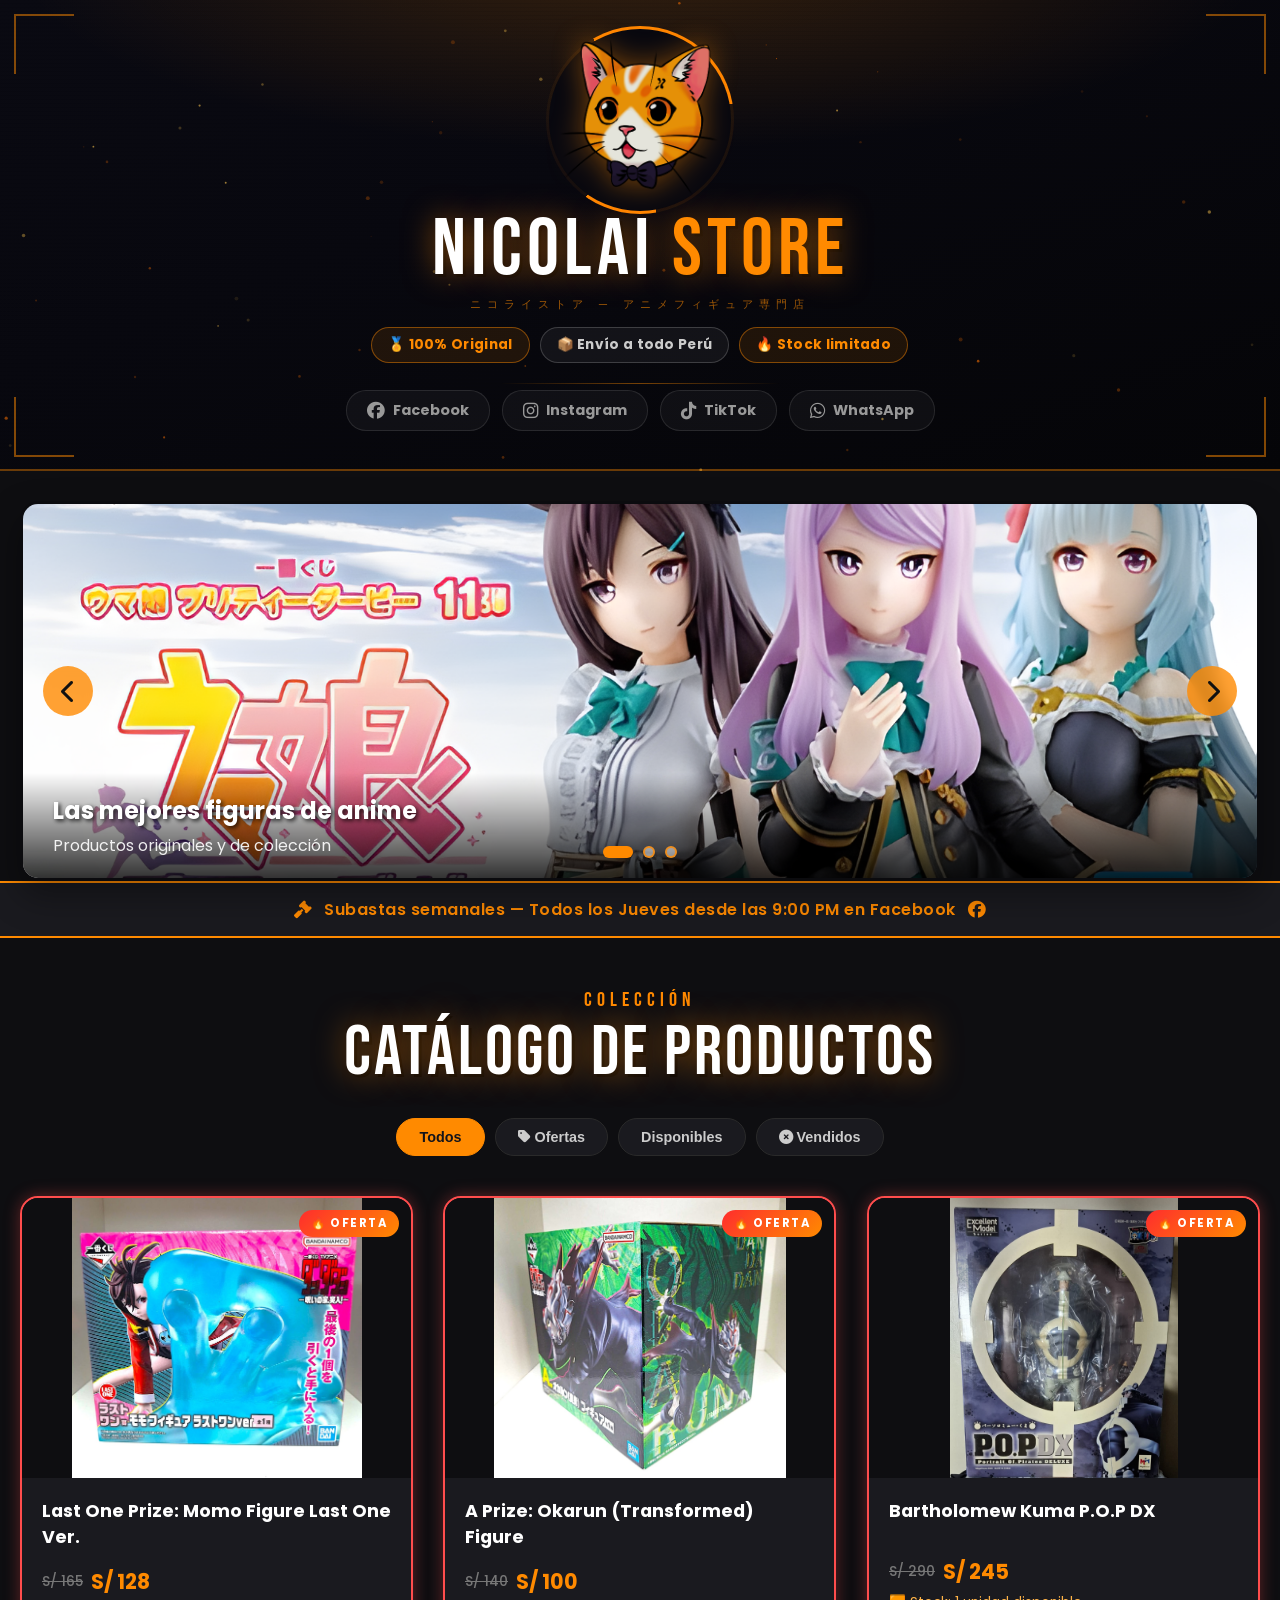
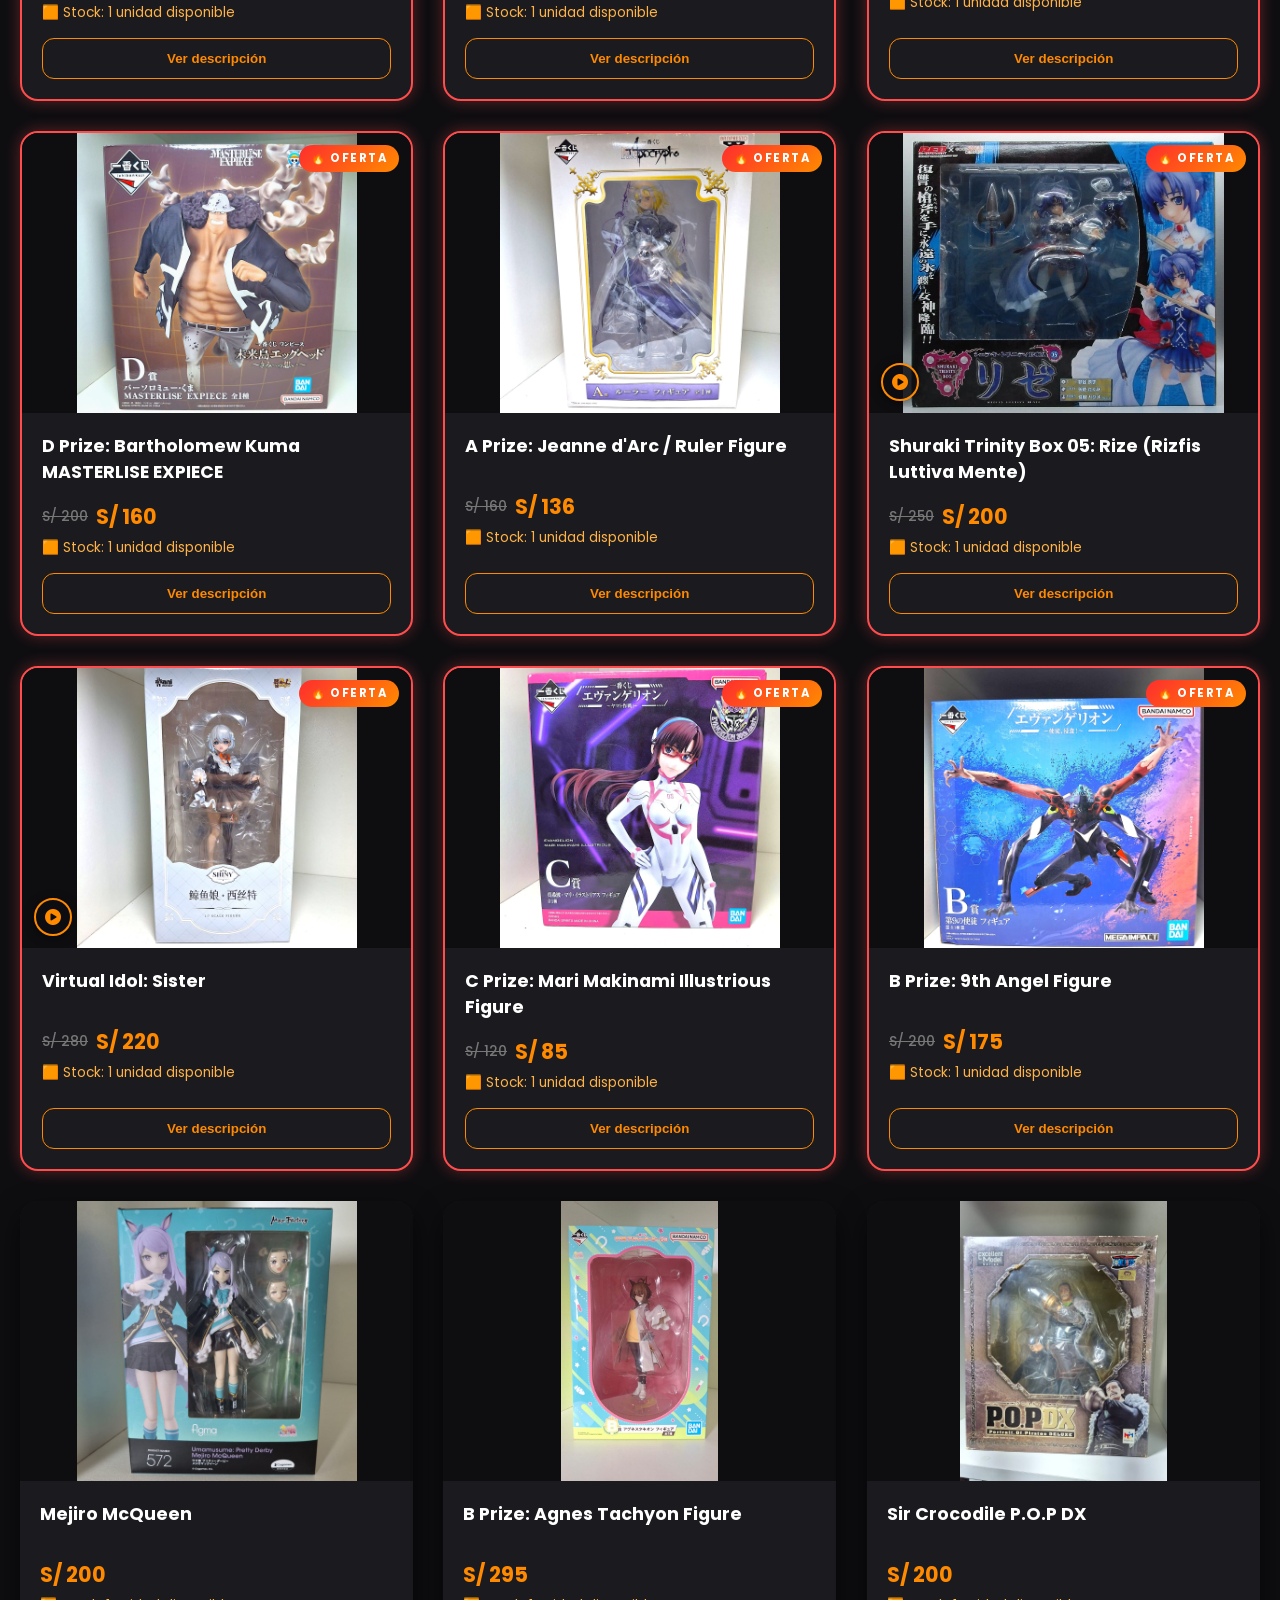
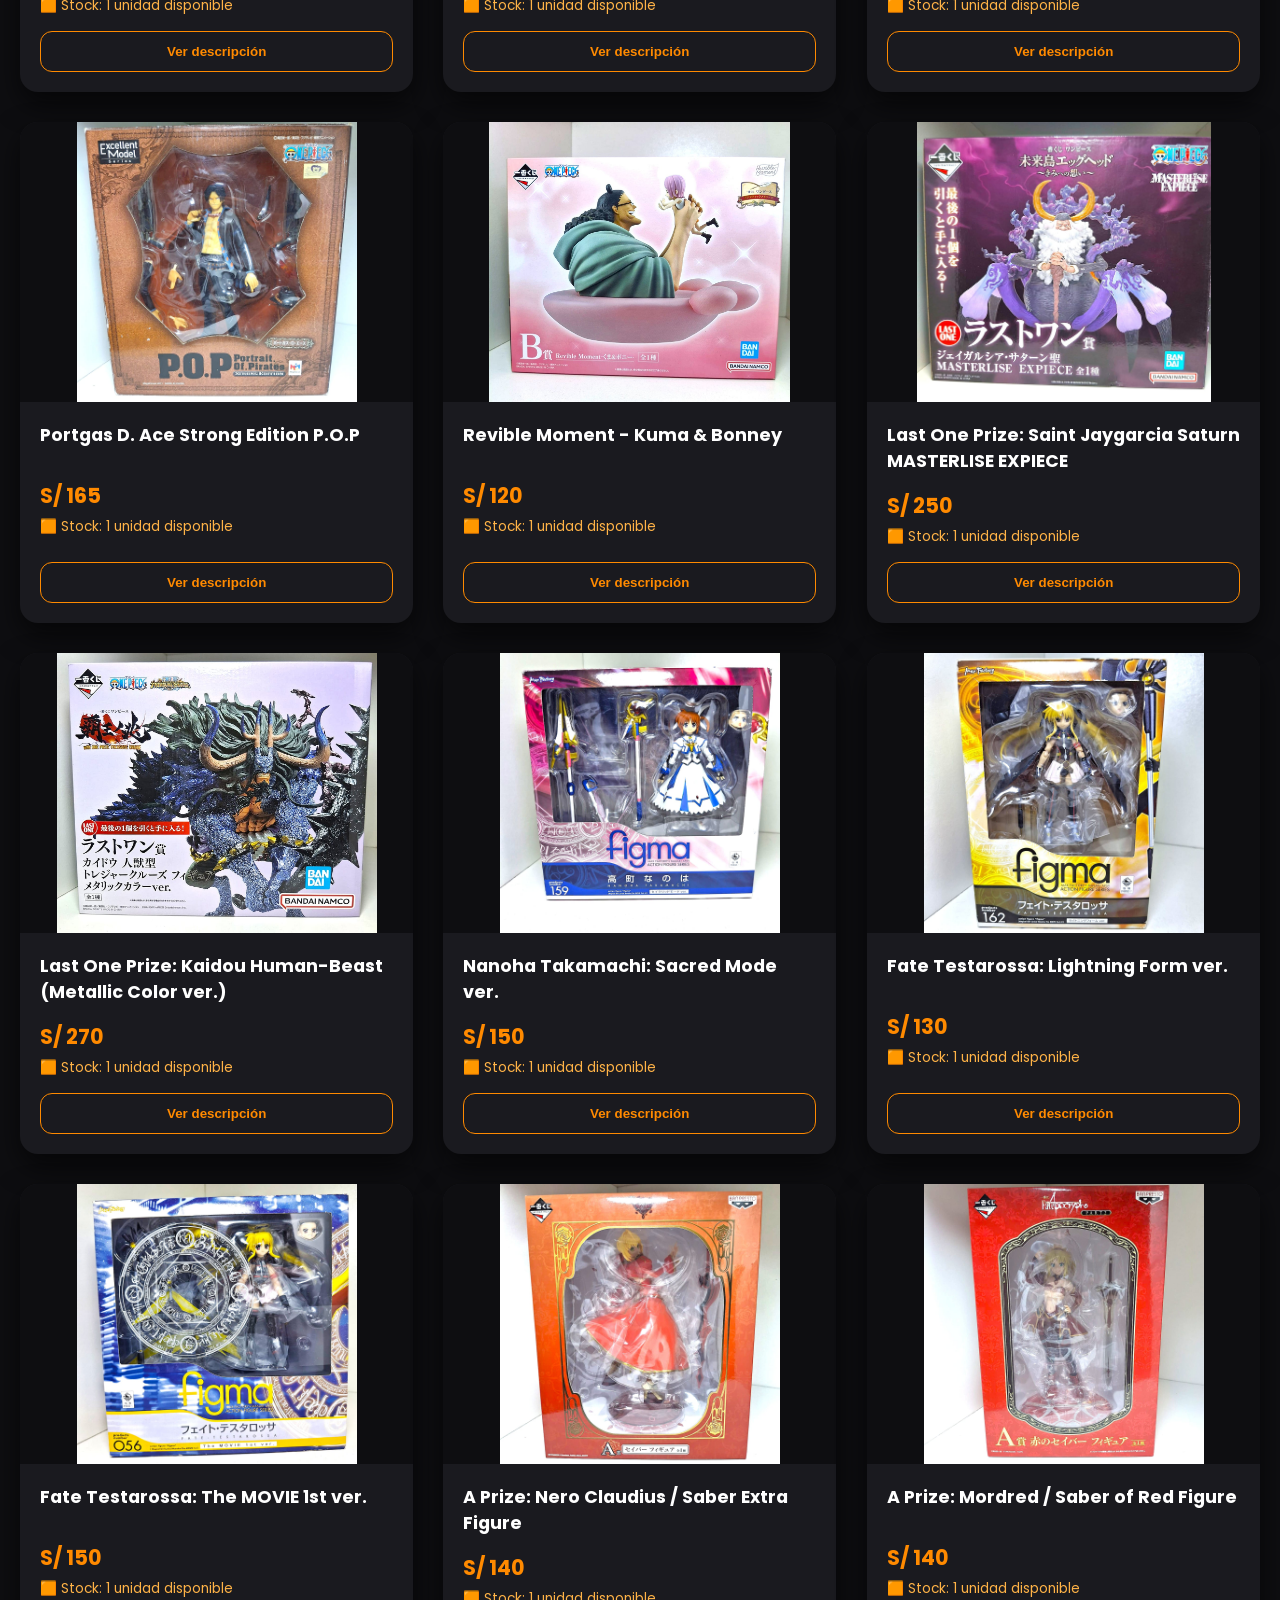
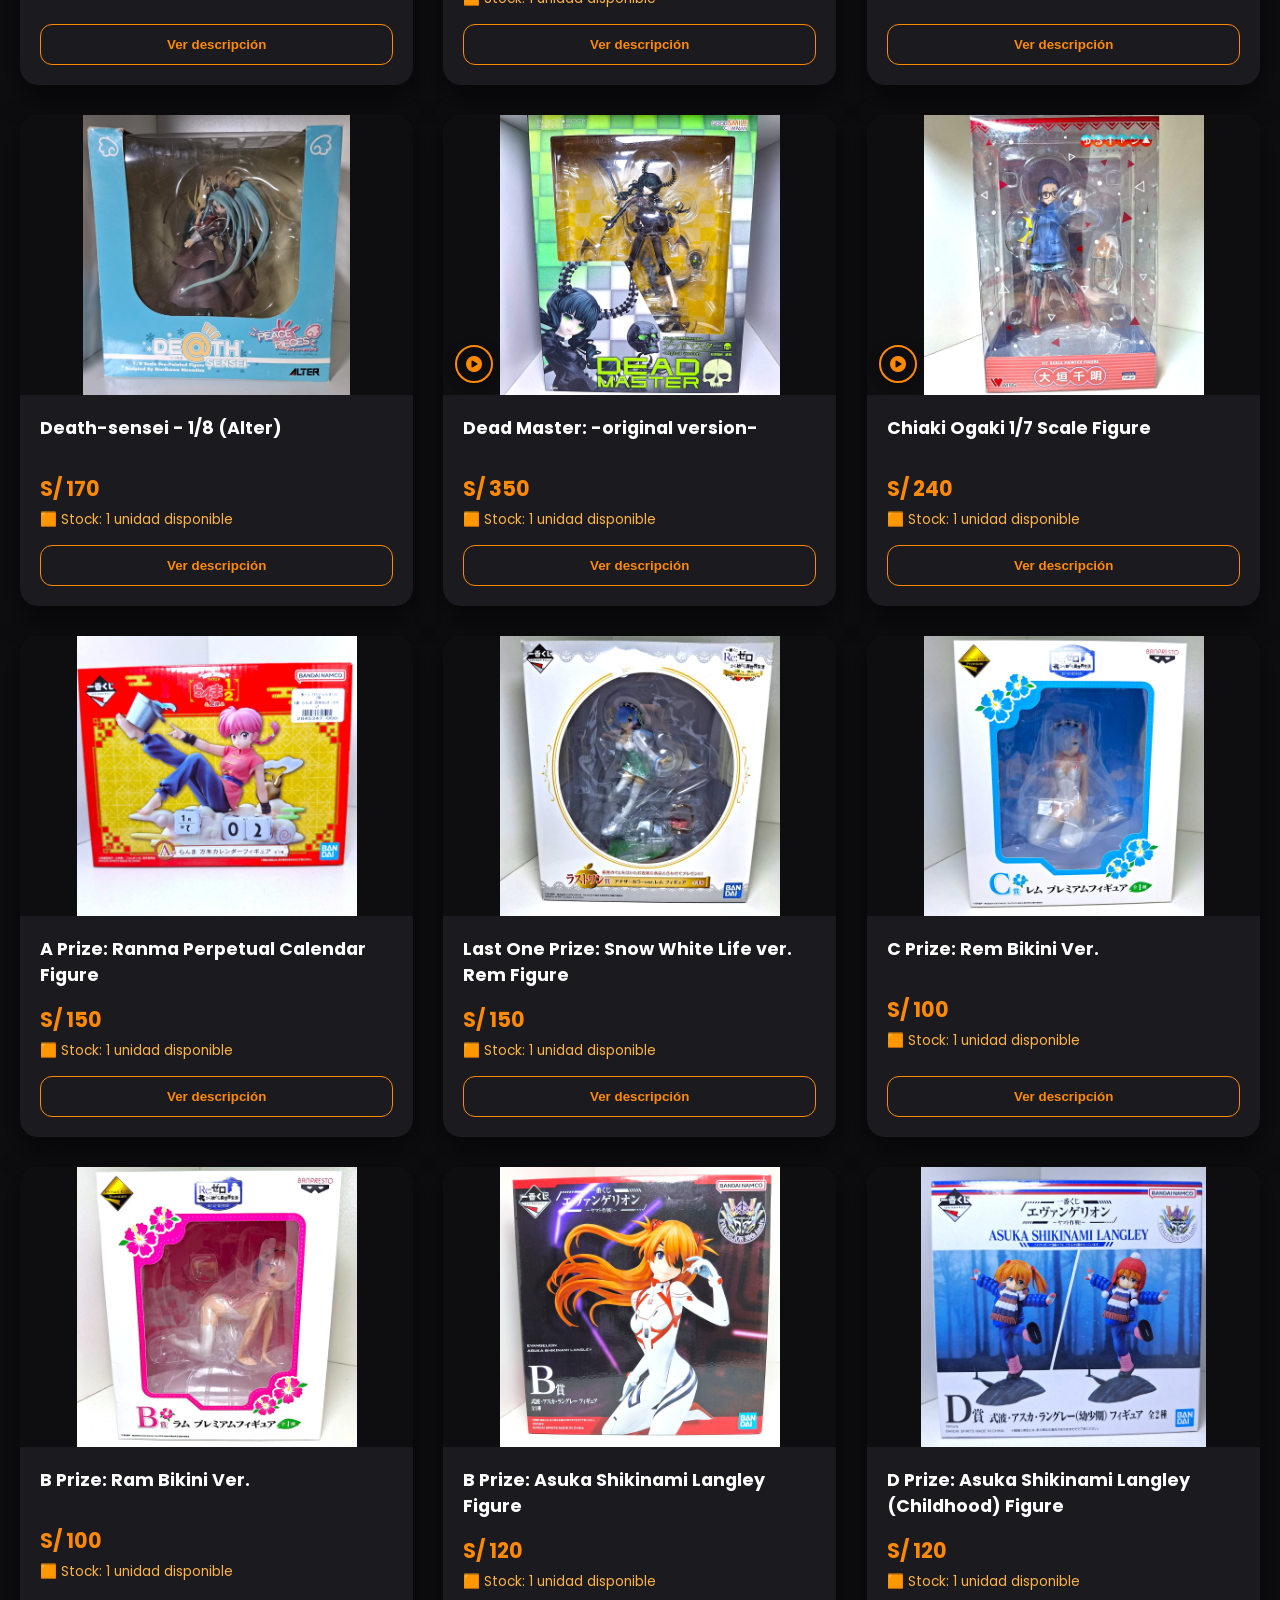
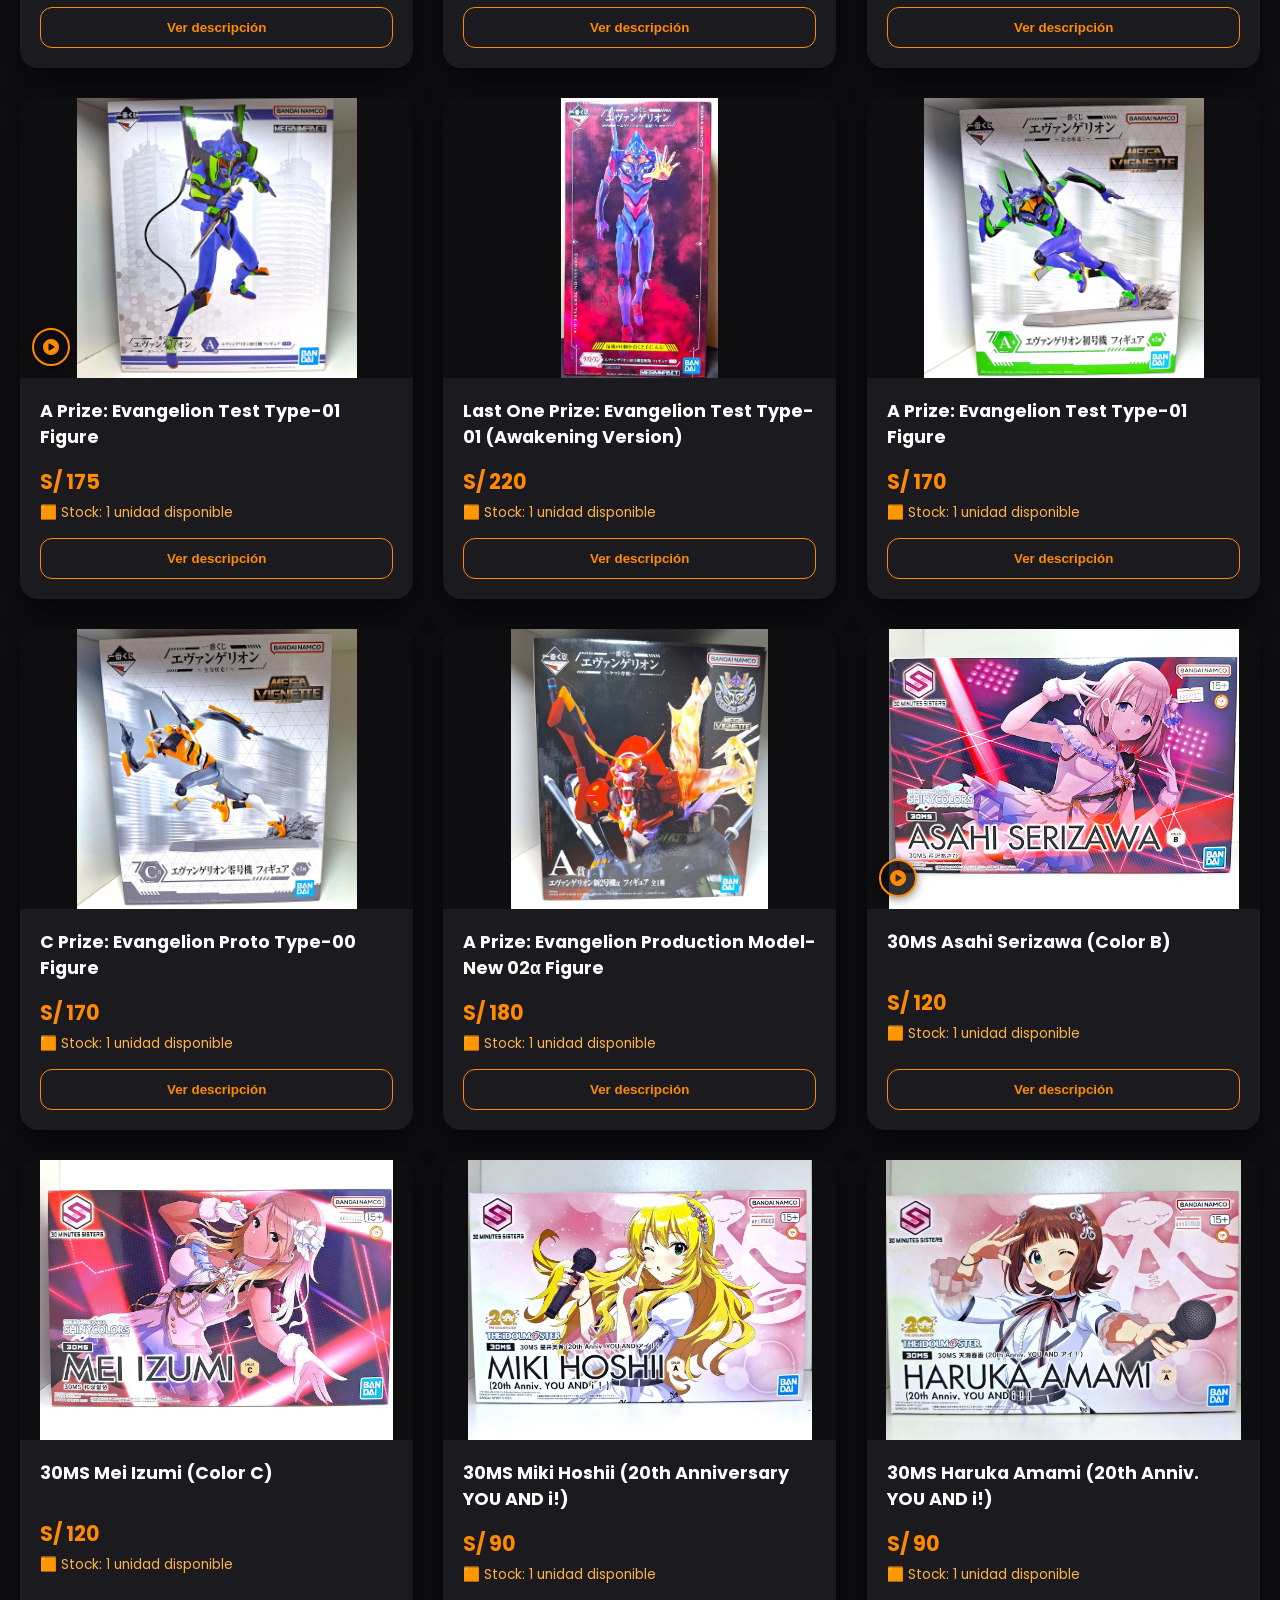
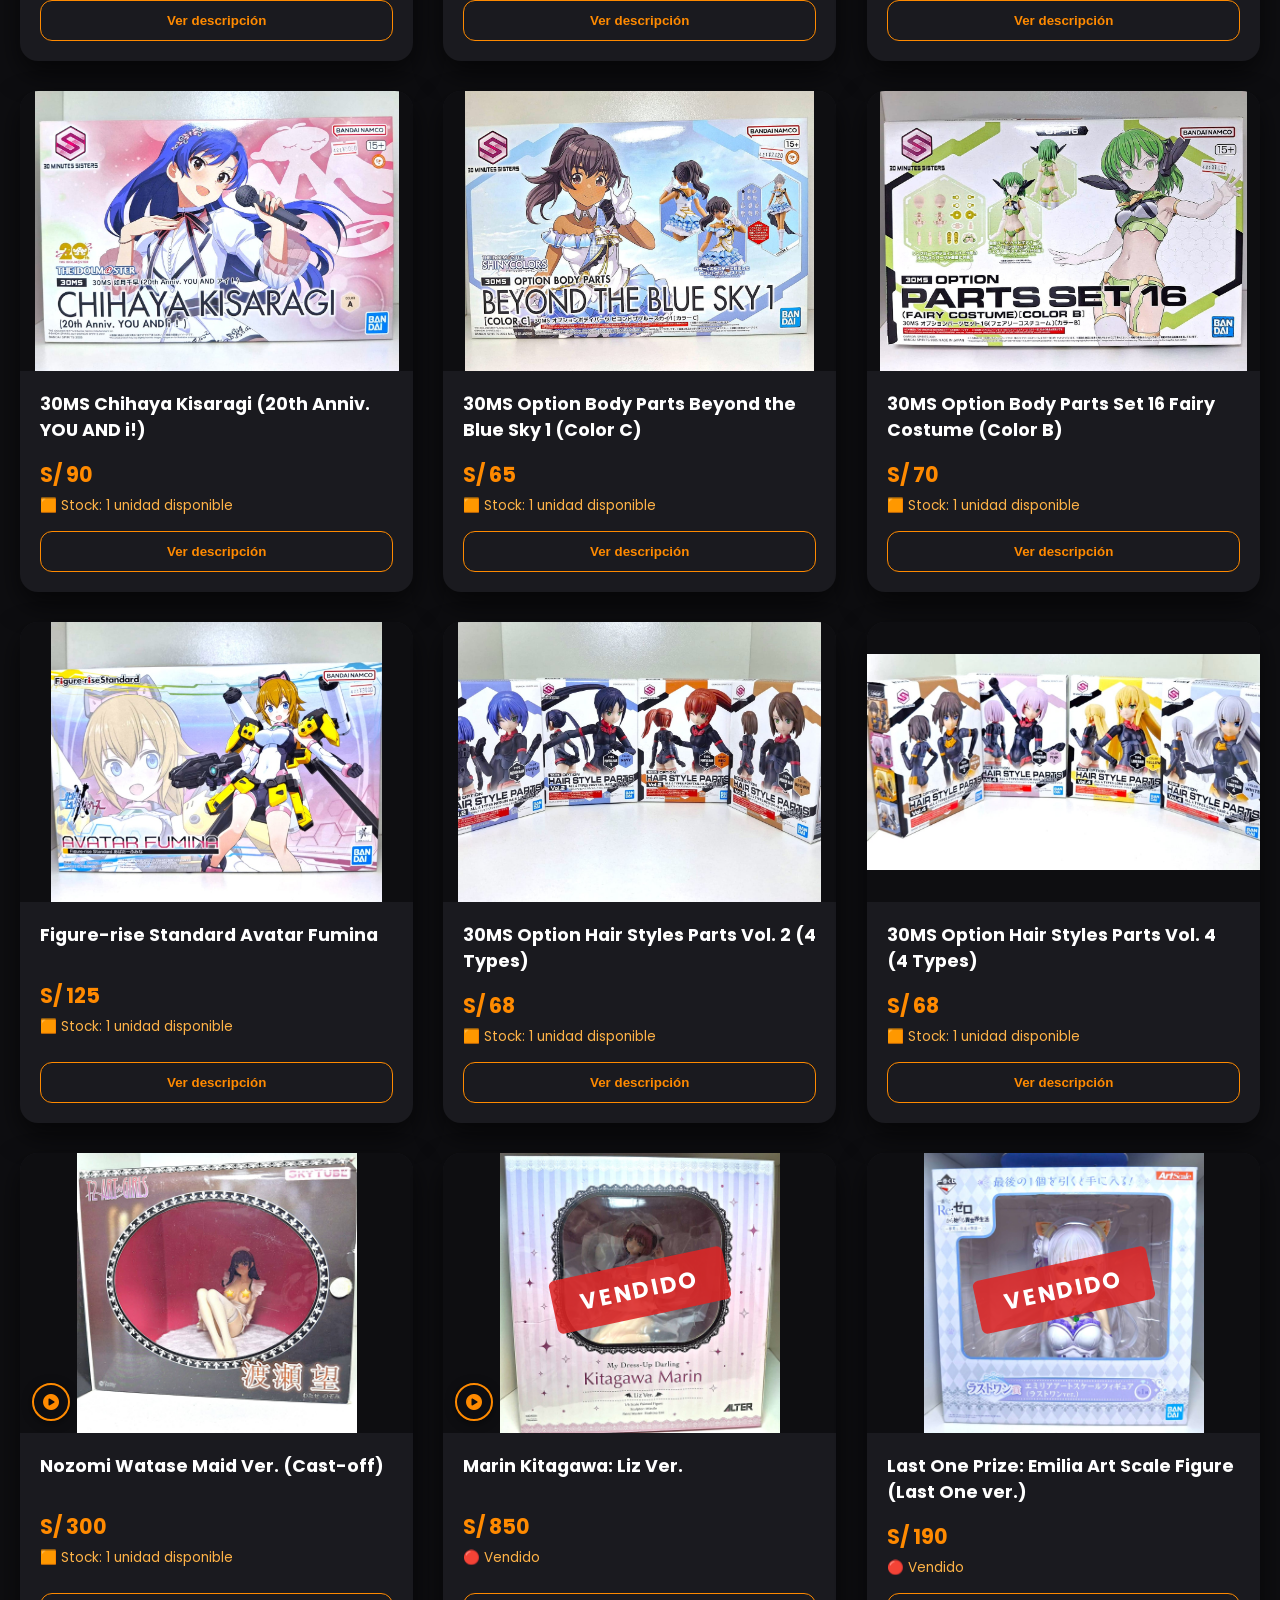
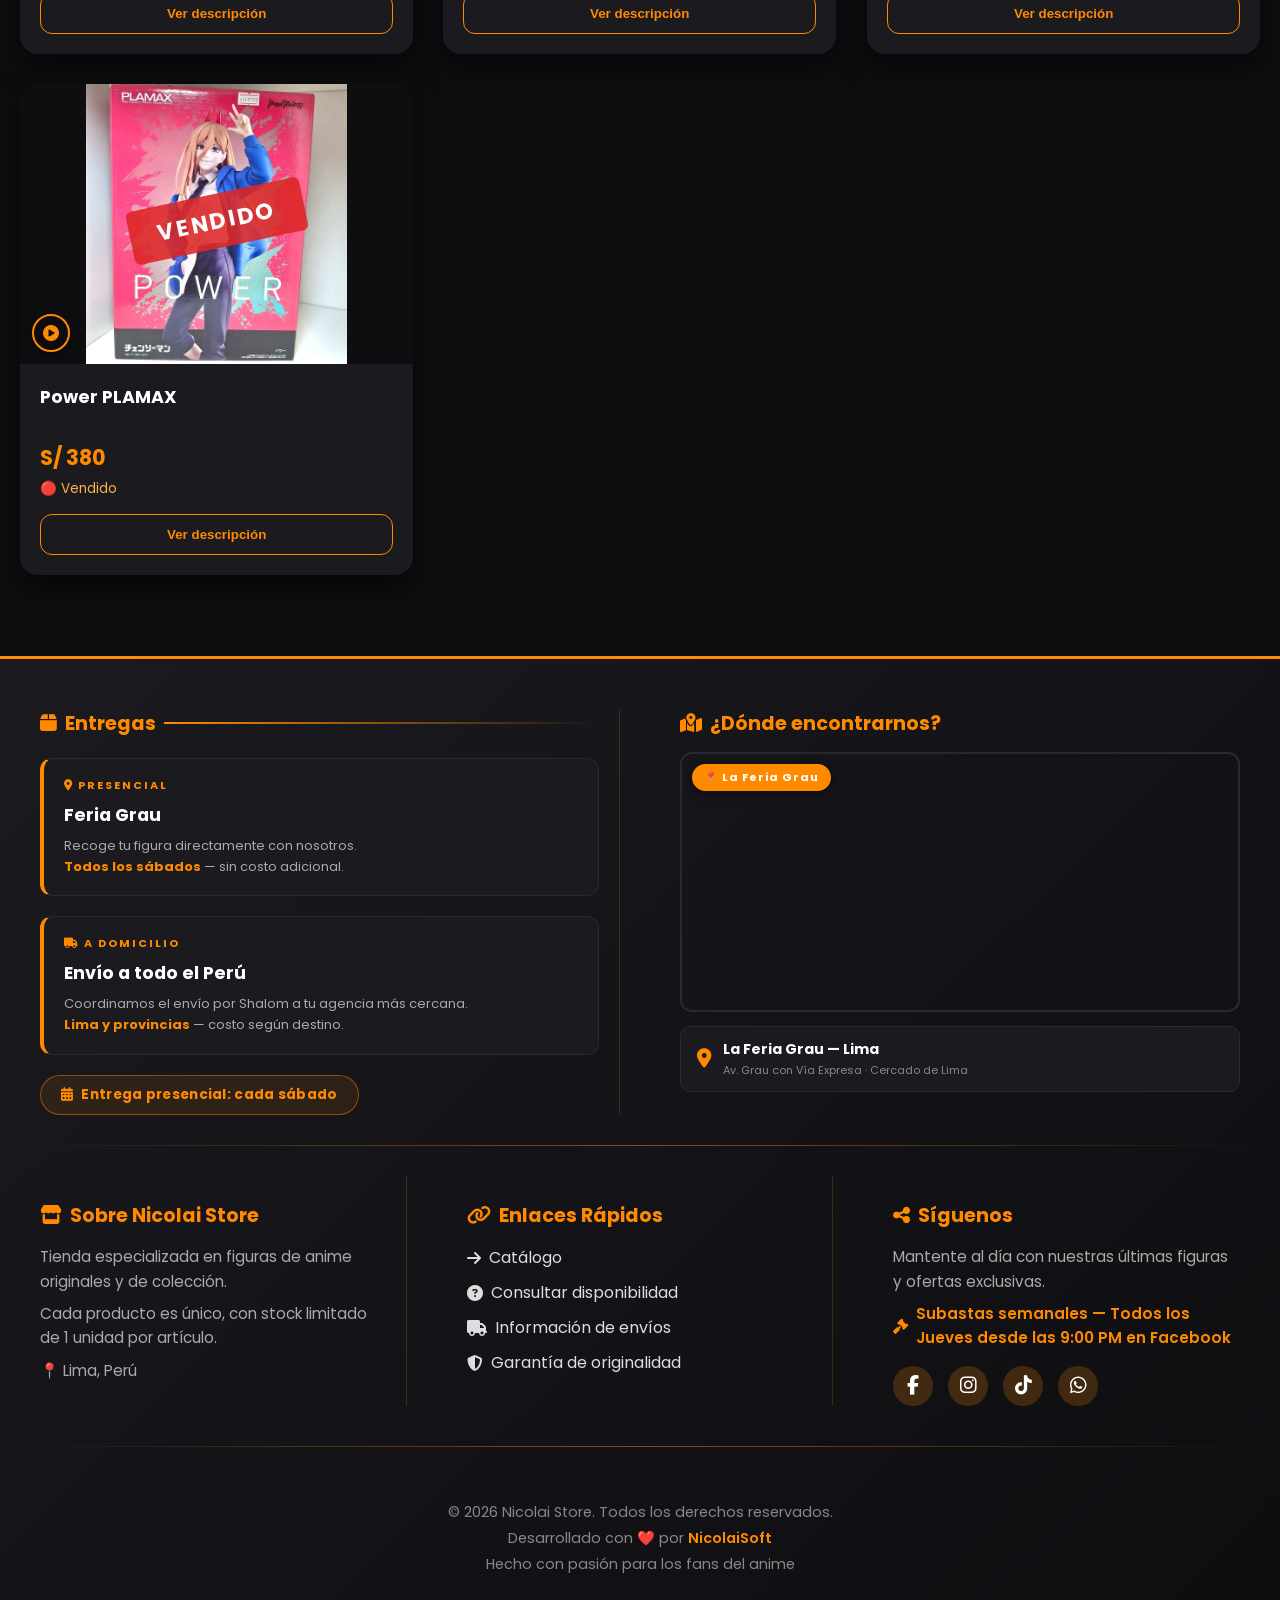
==== index.html @ 175b49c5 "Comprimir y normalizar imágenes de productos, eliminar 6 no usadas Redimensiona (máx. 1200px) y reco" ====
<!DOCTYPE html>
<html lang="es">
<head>
  <meta charset="UTF-8" />
  <meta name="viewport" content="width=device-width, initial-scale=1.0" />
  <meta name="description" content="Nicolai Store — Tienda de figuras de anime originales en Lima, Perú. One Piece, Dragon Ball, Demon Slayer y más. Stock limitado, 1 unidad por producto. Envíos a todo el Perú.">
  <meta name="keywords" content="figuras anime, coleccionables anime, figuras originales, one piece figuras, dragon ball figuras, demon slayer figuras, attack on titan figuras, Lima Perú, tienda anime Perú">
  <meta name="author" content="Nicolai Store">
  <meta name="robots" content="index, follow">
  <meta name="theme-color" content="#ff8a00">

  <title>Nicolai Store | Figuras de Anime Originales — Lima, Perú</title>

  <!-- Favicon -->
  <link rel="icon" type="image/png" href="images/logo-small.png">
  <link rel="apple-touch-icon" href="images/logo-small.png">

  <!-- Canonical URL -->
  <link rel="canonical" href="https://www.nicolaistore.com">

  <!-- Open Graph (Facebook, WhatsApp, etc.) -->
  <meta property="og:type"        content="website">
  <meta property="og:site_name"   content="Nicolai Store">
  <meta property="og:title"       content="Nicolai Store | Figuras de Anime Originales — Lima, Perú">
  <meta property="og:description" content="Figuras de anime originales y de colección. One Piece, Dragon Ball, Demon Slayer y más. Stock limitado. Envíos a todo el Perú.">
  <meta property="og:image"       content="https://www.nicolaistore.com/images/logo.png">
  <meta property="og:url"         content="https://www.nicolaistore.com">
  <meta property="og:locale"      content="es_PE">

  <!-- Twitter Card -->
  <meta name="twitter:card"        content="summary_large_image">
  <meta name="twitter:title"       content="Nicolai Store | Figuras de Anime Originales">
  <meta name="twitter:description" content="Figuras de anime originales y de colección en Lima, Perú. Envíos a todo el país.">
  <meta name="twitter:image"       content="https://www.nicolaistore.com/images/logo.png">

  <!-- Fonts -->
  <link href="https://fonts.googleapis.com/css2?family=Bebas+Neue&family=Poppins:wght@300;400;600;700&display=swap" rel="stylesheet">
  
  <!-- Font Awesome Icons -->
  <link rel="stylesheet" href="https://cdnjs.cloudflare.com/ajax/libs/font-awesome/6.5.1/css/all.min.css"
        integrity="sha512-DTOQO9RWCH3ppGqcWaEA1BIZOC6xxalwEsw9c2QQeAIftl+Vegovlnee1c9QX4TctnWMn13TZye+giMm8e2LwA=="
        crossorigin="anonymous">
  
  <!-- Custom CSS -->
  <link rel="stylesheet" href="css/styles.css">

  <!-- Structured Data -->
  <script type="application/ld+json">
  {
    "@context": "https://schema.org",
    "@type": "Store",
    "name": "Nicolai Store",
    "description": "Tienda especializada en figuras de anime originales y de colección en Lima, Perú.",
    "url": "https://www.nicolaistore.com",
    "logo": "https://www.nicolaistore.com/images/logo.png",
    "image": "https://www.nicolaistore.com/images/logo.png",
    "telephone": "+51967311920",
    "priceRange": "S/ 100 - S/ 600",
    "currenciesAccepted": "PEN",
    "paymentAccepted": "Cash, Transfer",
    "address": {
      "@type": "PostalAddress",
      "addressLocality": "Lima",
      "addressCountry": "PE"
    },
    "sameAs": [
      "https://www.facebook.com/nicolai.otaku.store",
      "https://www.instagram.com/nicolai_box/",
      "https://www.tiktok.com/@nicolai.store"
    ]
  }
  </script>
</head>
<body>

<!-- ========== HEADER ========== -->
<header>

  <!-- Fondo con degradado radial naranja -->
  <div class="header-bg"></div>

  <!-- Efecto scanline sutil (CRT) -->
  <div class="scanline"></div>

  <!-- Partículas flotantes animadas -->
  <canvas id="headerCanvas"></canvas>

  <!-- Esquinas HUD -->
  <div class="hud-corner hud-tl"></div>
  <div class="hud-corner hud-tr"></div>
  <div class="hud-corner hud-bl"></div>
  <div class="hud-corner hud-br"></div>

  <div class="header-container">

    <!-- Logo y Título -->
    <div class="logo-section">
      <!-- Anillo giratorio alrededor del logo -->
      <div class="logo-ring-wrapper">
        <div class="logo-ring"></div>
        <div class="logo-ring-inner"></div>
        <img src="images/logo.png" alt="Nicolai Store Logo" class="site-logo">
      </div>
      <!-- Nombre de la tienda con tipografía Bebas Neue -->
      <h1>Nicolai <span>Store</span></h1>
      <!-- Texto japonés bajo el nombre -->
      <div class="store-tagline-jp">ニコライストア — アニメフィギュア専門店</div>
      <!-- Badges HUD angulares -->
      <div class="subtitle">
        <span class="store-badge badge-orange">🏅 100% Original</span>
        <span class="store-badge badge-white">📦 Envío a todo Perú</span>
        <span class="store-badge badge-orange">🔥 Stock limitado</span>
      </div>
    </div>

    <!-- Divisor entre badges y redes -->
    <div class="header-divider"></div>

    <!-- Redes Sociales con CSS variables por red -->
    <div class="socials">
      <a href="https://www.facebook.com/nicolai.otaku.store" target="_blank" rel="noopener" aria-label="Facebook"
         class="social-btn fb" style="--btn-color:#1877f2;--btn-rgb:24,119,242">
        <i class="fab fa-facebook"></i> Facebook
      </a>
      <a href="https://www.instagram.com/nicolai_box/" target="_blank" rel="noopener" aria-label="Instagram"
         class="social-btn ig" style="--btn-color:#e1306c;--btn-rgb:225,48,108">
        <i class="fab fa-instagram"></i> Instagram
      </a>
      <a href="https://www.tiktok.com/@nicolai.store" target="_blank" rel="noopener" aria-label="TikTok"
         class="social-btn tt" style="--btn-color:#00f2ea;--btn-rgb:0,242,234">
        <i class="fab fa-tiktok"></i> TikTok
      </a>
      <a href="https://chat.whatsapp.com/F8HA2DEUWxUHxq2wmVOowZ" target="_blank" rel="noopener" aria-label="WhatsApp"
         class="social-btn wa" style="--btn-color:#25d366;--btn-rgb:37,211,102">
        <i class="fab fa-whatsapp"></i> WhatsApp
      </a>
    </div>

  </div>

  <!-- Línea inferior con shimmer (reemplaza border-bottom) -->
  <div class="header-border-bottom"></div>

</header>

<!-- ========== BANNER CARRUSEL ========== -->
<section id="banner">
  <div class="banner-container">
    <div class="banner-slider">

      <!-- Slides del Banner -->
      <!-- Para agregar más slides: copia un bloque banner-slide y ajusta imagen y textos -->
      <div class="banner-slides">

        <!-- Slide 1 -->
        <div class="banner-slide active">
          <img src="images/banners/banner-4.jpg" alt="Nicolai Store - Figuras Originales de Anime">
          <div class="banner-overlay">
            <div class="banner-text">Las mejores figuras de anime</div>
            <div class="banner-subtext">Productos originales y de colección</div>
          </div>
        </div>

        <!-- Slide 2 -->
        <div class="banner-slide">
          <img src="images/banners/banner-2.jpg" alt="Nuevos Arrivals - Figuras Exclusivas">
          <div class="banner-overlay">
            <div class="banner-text">Nuevos arrivals cada semana</div>
            <div class="banner-subtext">Stock limitado - ¡No te lo pierdas!</div>
          </div>
        </div>

        <!-- Slide 3 -->
        <div class="banner-slide">
          <img src="images/banners/banner-3.jpg" alt="Envíos a todo el Perú">
          <div class="banner-overlay">
            <div class="banner-text">Envíos a todo el Perú</div>
            <div class="banner-subtext">Compra segura y garantizada</div>
          </div>
        </div>

      </div>

      <!-- Controles de navegación -->
      <div class="banner-controls">
        <button class="banner-btn" onclick="prevSlide()" aria-label="Banner anterior">
          <i class="fas fa-chevron-left"></i>
        </button>
        <button class="banner-btn" onclick="nextSlide()" aria-label="Siguiente banner">
          <i class="fas fa-chevron-right"></i>
        </button>
      </div>

      <!-- Indicadores (dots) -->
      <div class="banner-indicators" id="bannerIndicators">
        <!-- Los dots se generan dinámicamente con JavaScript -->
      </div>

    </div>
  </div>
</section>

<!-- ========== FRANJA DE SUBASTAS ========== -->
<a href="https://www.facebook.com/nicolai.otaku.store" target="_blank" rel="noopener" class="auction-banner">
  <i class="fas fa-gavel"></i>
  <span>Subastas semanales — Todos los Jueves desde las 9:00 PM en Facebook</span>
  <i class="fab fa-facebook"></i>
</a>

<!-- ========== CATÁLOGO DE PRODUCTOS ========== -->
<section id="catalog">

  <!-- Encabezado del catálogo + filtros -->
  <div class="catalog-header">
    <div class="catalog-eyebrow">Colección</div>
    <h2 class="catalog-title">Catálogo de Productos</h2>

    <!-- Filtros por estado: Todos / Ofertas / Disponibles / Vendidos -->
    <div class="catalog-filters" id="catalogFilters">
      <button class="filter-btn active" data-filter="all">Todos</button>
      <button class="filter-btn" data-filter="offer"><i class="fas fa-tag"></i> Ofertas</button>
      <button class="filter-btn" data-filter="available">Disponibles</button>
      <button class="filter-btn" data-filter="sold"><i class="fas fa-circle-xmark"></i> Vendidos</button>
    </div>

    <!-- Filtros por origen/marca, generados desde el data-tags de cada card.
         Al agregar productos con data-tags="china" aparecerá el botón "China" automáticamente. -->
    <div class="catalog-tags" id="catalogTags"></div>
  </div>

  <div class="catalog" id="catalogGrid">

    <!-- Producto 1: Last One Prize: Momo Figure Last One Ver. -->
    <div class="card card--offer"
         data-thumbnails="https://japandco.net/cdn/shop/files/ICHIBANKUJIDANDADANINTOTHECURSEDHOUSE_-FIGURINEMOMOAYASELASTONEJAPANDCO1_700x700.jpg?v=1753168786, https://japandco.net/cdn/shop/files/ICHIBANKUJIDANDADANINTOTHECURSEDHOUSE_-FIGURINEMOMOAYASELASTONEJAPANDCO2_700x700.jpg?v=1753168785, https://japandco.net/cdn/shop/files/ICHIBANKUJIDANDADANINTOTHECURSEDHOUSE_-FIGURINEMOMOAYASELASTONEJAPANDCO4_700x700.jpg?v=1753168785"
         data-tags="japon"
         data-specs='[
           {"icon":"fas fa-tag",       "label":"Marca",      "value":"Ichiban Kuji"},
           {"icon":"fas fa-film",      "label":"Franquicia", "value":"Dandadan"},
           {"icon":"fas fa-box-open",  "label":"Estado",     "value":"Nuevo / Sellado"},
           {"icon":"fas fa-medal",     "label":"Condición",  "value":"Caja sellada y en perfecto estado, sin detalles aparentes"}
         ]'>
      <div class="card-image">
        <img src="images/productos/momo-master.jpg" alt="Last One Prize: Momo Figure Last One Ver.">
      </div>
      <div class="card-body">
        <h3>Last One Prize: Momo Figure Last One Ver.</h3>
        <div class="price price--offer" data-original="S/ 165">S/ 128</div>
        <div class="stock">🟧 Stock: 1 unidad disponible</div>
        <div class="btn-group">
          <button class="btn btn-desc" onclick="openModal(this)">Ver descripción</button>
        </div>
      </div>
    </div>

    <!-- Producto 2: A Prize: Okarun (Transformed) Figure -->
    <div class="card card--offer"
         data-thumbnails="https://japandco.net/cdn/shop/files/ICHIBANKUJIDANDADANINTOTHECURSEDHOUSE_-FIGURINEOKARUN_TRANSFORMATION_LOTAJAPANDCO1_700x700.jpg?v=1753168701, https://japandco.net/cdn/shop/files/ICHIBANKUJIDANDADANINTOTHECURSEDHOUSE_-FIGURINEOKARUN_TRANSFORMATION_LOTAJAPANDCO2_700x700.jpg?v=1753168701, https://japandco.net/cdn/shop/files/ICHIBANKUJIDANDADANINTOTHECURSEDHOUSE_-FIGURINEOKARUN_TRANSFORMATION_LOTAJAPANDCO3_700x700.jpg?v=1753168700"
         data-tags="japon"
         data-specs='[
           {"icon":"fas fa-tag",       "label":"Marca",      "value":"Ichiban Kuji"},
           {"icon":"fas fa-film",      "label":"Franquicia", "value":"Dandadan"},
           {"icon":"fas fa-box-open",  "label":"Estado",     "value":"Nuevo / Sellado"},
           {"icon":"fas fa-medal",     "label":"Condición",  "value":"Caja sellada y en perfecto estado, sin detalles aparentes"}
         ]'>
      <div class="card-image">
        <img src="images/productos/okarun-master.jpg" alt="A Prize: Okarun (Transformed) Figure">
      </div>
      <div class="card-body">
        <h3>A Prize: Okarun (Transformed) Figure</h3>
        <div class="price price--offer" data-original="S/ 140">S/ 100</div>
        <div class="stock">🟧 Stock: 1 unidad disponible</div>
        <div class="btn-group">
          <button class="btn btn-desc" onclick="openModal(this)">Ver descripción</button>
        </div>
      </div>
    </div>

    <!-- Producto 3: Mejiro McQueen -->
    <div class="card"
         data-thumbnails="https://www.goodsmile.com/gsc-webrevo-sdk-storage-prd/product/image/product/20220614/12821/100075/large/029b58cc52c100d7f97d4e59c621c270.jpg, https://www.goodsmile.com/gsc-webrevo-sdk-storage-prd/product/image/product/20220614/12821/100069/large/ca6cf8bc996b537364b0dd52aee35775.jpg, https://www.goodsmile.com/gsc-webrevo-sdk-storage-prd/product/image/product/20220614/12821/100070/large/337df122ee0f7cc773743bd2e2b23af9.jpg"
         data-tags="japon"
         data-specs='[
           {"icon":"fas fa-tag",       "label":"Marca",      "value":"Figma"},
           {"icon":"fas fa-film",      "label":"Franquicia", "value":"Uma Musume Pretty Derby"},
           {"icon":"fas fa-box-open",  "label":"Estado",     "value":"Nuevo / Caja Abierta"},
           {"icon":"fas fa-medal",     "label":"Condición",  "value":"La figura está en perfecto estado sin detalles aparentes"}
         ]'>
      <div class="card-image">
        <img src="images/productos/mcqueen-master.jpg" alt="Mejiro McQueen">
      </div>
      <div class="card-body">
        <h3>Mejiro McQueen</h3>
        <div class="price">S/ 200</div>
        <div class="stock">🟧 Stock: 1 unidad disponible</div>
        <div class="btn-group">
          <button class="btn btn-desc" onclick="openModal(this)">Ver descripción</button>
        </div>
      </div>
    </div>

    <!-- Producto 4: B Prize: Agnes Tachyon Figure -->
    <div class="card"
         data-thumbnails="https://media3.nin-nin-game.com/412731-pos_thickbox/ichiban-kuji-b-prize-uma-musume-pretty-derby-9th-edition-agnes-tachyon-2nd-hand-.jpg, https://media2.nin-nin-game.com/412730-pos_thickbox/ichiban-kuji-b-prize-uma-musume-pretty-derby-9th-edition-agnes-tachyon-2nd-hand-.jpg, https://media1.nin-nin-game.com/412729-pos_thickbox/ichiban-kuji-b-prize-uma-musume-pretty-derby-9th-edition-agnes-tachyon-2nd-hand-.jpg"
         data-tags="japon"
         data-specs='[
           {"icon":"fas fa-tag",       "label":"Marca",      "value":"Ichiban Kuji"},
           {"icon":"fas fa-film",      "label":"Franquicia", "value":"Uma Musume Pretty Derby"},
           {"icon":"fas fa-box-open",  "label":"Estado",     "value":"Nuevo / Caja Abierta"},
           {"icon":"fas fa-medal",     "label":"Condición",  "value":"La figura está en perfecto estado sin detalles aparentes"}
         ]'>
      <div class="card-image">
        <img src="images/productos/agnes-master.jpg" alt="B Prize: Agnes Tachyon Figure">
      </div>
      <div class="card-body">
        <h3>B Prize: Agnes Tachyon Figure</h3>
        <div class="price">S/ 295</div>
        <div class="stock">🟧 Stock: 1 unidad disponible</div>
        <div class="btn-group">
          <button class="btn btn-desc" onclick="openModal(this)">Ver descripción</button>
        </div>
      </div>
    </div>

    <!-- Producto 5: Sir Crocodile P.O.P DX -->
    <div class="card"
         data-thumbnails="https://m.media-amazon.com/images/I/71GNBbAkBmL._AC_SY879_.jpg, https://m.media-amazon.com/images/I/71F0KKqwyML._AC_SY879_.jpg, https://m.media-amazon.com/images/I/71Wb7BzBqBL._AC_SY879_.jpg"
         data-tags="japon"
         data-specs='[
           {"icon":"fas fa-tag",       "label":"Marca",      "value":"MegaHouse"},
           {"icon":"fas fa-film",      "label":"Franquicia", "value":"One Piece"},
           {"icon":"fas fa-box-open",  "label":"Estado",     "value":"Sellado / Sin abrir"},
           {"icon":"fas fa-medal",     "label":"Condición",  "value":"La figura está en perfecto estado sin detalles aparentes. La caja se encuentra un poco gastada.. La caja se encuentra un poco gastada."}
         ]'>
      <div class="card-image">
        <img src="images/productos/crocodile-master.jpg" alt="Sir Crocodile P.O.P DX">
      </div>
      <div class="card-body">
        <h3>Sir Crocodile P.O.P DX</h3>
        <div class="price">S/ 200</div>
        <div class="stock">🟧 Stock: 1 unidad disponible</div>
        <div class="btn-group">
          <button class="btn btn-desc" onclick="openModal(this)">Ver descripción</button>
        </div>
      </div>
    </div>

    <!-- Producto 6: Bartholomew Kuma P.O.P DX -->
    <div class="card card--offer"
         data-thumbnails="https://m.media-amazon.com/images/I/71nXwC2i8vL._AC_SY879_.jpg, https://m.media-amazon.com/images/I/71S66ZxBufL._AC_SY879_.jpg, https://m.media-amazon.com/images/I/61xjamJVMcL._AC_SY879_.jpg"
         data-tags="japon"
         data-specs='[
           {"icon":"fas fa-tag",       "label":"Marca",      "value":"MegaHouse"},
           {"icon":"fas fa-film",      "label":"Franquicia", "value":"One Piece"},
           {"icon":"fas fa-box-open",  "label":"Estado",     "value":"Abierto / Nunca exhibido"},
           {"icon":"fas fa-medal",     "label":"Condición",  "value":"La figura está en perfecto estado sin detalles aparentes. La caja está desgastada."}
         ]'>
      <div class="card-image">
        <img src="images/productos/bartholomew-master.jpg" alt="Bartholomew Kuma P.O.P DX">
      </div>
      <div class="card-body">
        <h3>Bartholomew Kuma P.O.P DX</h3>
        <div class="price price--offer" data-original="S/ 290">S/ 245</div>
        <div class="stock">🟧 Stock: 1 unidad disponible</div>
        <div class="btn-group">
          <button class="btn btn-desc" onclick="openModal(this)">Ver descripción</button>
        </div>
      </div>
    </div>

    <!-- Producto 7: Portgas D. Ace Strong Edition P.O.P -->
    <div class="card"
         data-thumbnails="images/productos/ace-back.jpg, images/productos/ace-2.jpg, images/productos/ace-3.jpg, https://www.raccoongames.es/med/img/productos/2015/01/19/71hXfhbuhxL._SL1500_.jpg, http://raccoongames.es/med/img/productos/figura-p-o-p-strong-edition-one-piece-portgas-d-ace-24cm/71GwssMyx-L._SL1500_.jpg"
         data-tags="japon"
         data-specs='[
           {"icon":"fas fa-tag",       "label":"Marca",      "value":"MegaHouse"},
           {"icon":"fas fa-film",      "label":"Franquicia", "value":"One Piece"},
           {"icon":"fas fa-box-open",  "label":"Estado",     "value":"Abierto / Nunca exhibido"},
           {"icon":"fas fa-medal",     "label":"Condición",  "value":"La figura está en perfecto estado sin detalles aparentes. La caja se encuentra desgastada."}
         ]'>
      <div class="card-image">
        <img src="images/productos/ace-master.jpg" alt="Portgas D. Ace Strong Edition P.O.P">
      </div>
      <div class="card-body">
        <h3>Portgas D. Ace Strong Edition P.O.P</h3>
        <div class="price">S/ 165</div>
        <div class="stock">🟧 Stock: 1 unidad disponible</div>
        <div class="btn-group">
          <button class="btn btn-desc" onclick="openModal(this)">Ver descripción</button>
        </div>
      </div>
    </div>

    <!-- Producto 8: Revible Moment - Kuma & Bonney -->
    <div class="card"
         data-thumbnails="images/productos/kuma-back.jpg, https://jumpichiban.com/cdn/shop/files/IchibanKujiOnePieceDramaticMemories-BPrizeRevibleMomentKuma_Bonney2.webp?v=1767922947&width=600, https://m.media-amazon.com/images/I/51aVl3tRzmL._AC_SL1200_.jpg, https://m.media-amazon.com/images/I/51qfbQqpK7L._AC_SL1200_.jpg, https://m.media-amazon.com/images/I/61vdLuj7x0L._AC_SL1200_.jpg"
         data-tags="japon"
         data-specs='[
           {"icon":"fas fa-tag",       "label":"Marca",      "value":"Ichiban Kuji"},
           {"icon":"fas fa-film",      "label":"Franquicia", "value":"One Piece"},
           {"icon":"fas fa-box-open",  "label":"Estado",     "value":"Nuevo / Sellado"},
           {"icon":"fas fa-medal",     "label":"Condición",  "value":"Caja sellada y en perfecto estado."}
         ]'>
      <div class="card-image">
        <img src="images/productos/kuma-master.jpg" alt="Revible Moment - Kuma &amp; Bonney">
      </div>
      <div class="card-body">
        <h3>Revible Moment - Kuma &amp; Bonney</h3>
        <div class="price">S/ 120</div>
        <div class="stock">🟧 Stock: 1 unidad disponible</div>
        <div class="btn-group">
          <button class="btn btn-desc" onclick="openModal(this)">Ver descripción</button>
        </div>
      </div>
    </div>

    <!-- Producto 9: Last One Prize: Saint Jaygarcia Saturn MASTERLISE EXPIECE -->
    <div class="card"
         data-thumbnails="images/productos/kuma-back.jpg, https://jumpichiban.com/cdn/shop/files/6057f830-359f-4c13-af88-c2029235a64d.jpg?v=1753932970&width=600, https://encrypted-tbn0.gstatic.com/images?q=tbn:ANd9GcRD2U1V3M0I47t4O-TQKhZ_WbHkzX9jun-wLqJ1bvs28NCeQufM7mnfebxb&s=10"
         data-tags="japon"
         data-specs='[
           {"icon":"fas fa-tag",       "label":"Marca",      "value":"Ichiban Kuji"},
           {"icon":"fas fa-film",      "label":"Franquicia", "value":"One Piece"},
           {"icon":"fas fa-box-open",  "label":"Estado",     "value":"Nuevo / Sellado"},
           {"icon":"fas fa-medal",     "label":"Condición",  "value":"Caja sellada y en perfecto estado."}
         ]'>
      <div class="card-image">
        <img src="images/productos/saturn-master.jpg" alt="Last One Prize: Saint Jaygarcia Saturn MASTERLISE EXPIECE">
      </div>
      <div class="card-body">
        <h3>Last One Prize: Saint Jaygarcia Saturn MASTERLISE EXPIECE</h3>
        <div class="price">S/ 250</div>
        <div class="stock">🟧 Stock: 1 unidad disponible</div>
        <div class="btn-group">
          <button class="btn btn-desc" onclick="openModal(this)">Ver descripción</button>
        </div>
      </div>
    </div>

    <!-- Producto 10: Last One Prize: Kaidou Human-Beast (Metallic Color ver.) -->
    <div class="card"
         data-thumbnails="https://jumpichiban.com/cdn/shop/files/ONEPIECEFIGUREICHIBANKUJIHAONOTRILLIONWITHTREASURECRUISE-KAIDOHUMANBEAST-LASTONEMETALLICCOLORVER.2.jpg?v=1738181835&width=600, https://jumpichiban.com/cdn/shop/files/ONEPIECEFIGUREICHIBANKUJIHAONOTRILLIONWITHTREASURECRUISE-KAIDOHUMANBEAST-LASTONEMETALLICCOLORVER..jpg?v=1738181835&width=1000, https://jumpichiban.com/cdn/shop/files/ONEPIECEFIGUREICHIBANKUJIHAONOTRILLIONWITHTREASURECRUISE-KAIDOHUMANBEAST-LASTONEMETALLICCOLORVER.4.jpg?v=1738181835&width=1000"
         data-tags="japon"
         data-specs='[
           {"icon":"fas fa-tag",       "label":"Marca",      "value":"Ichiban Kuji"},
           {"icon":"fas fa-film",      "label":"Franquicia", "value":"One Piece"},
           {"icon":"fas fa-box-open",  "label":"Estado",     "value":"Nuevo / Sellado"},
           {"icon":"fas fa-medal",     "label":"Condición",  "value":"Caja sellada y en perfecto estado."}
         ]'>
      <div class="card-image">
        <img src="images/productos/kaidou-master.jpg" alt="Last One Prize: Kaidou Human-Beast (Metallic Color ver.)">
      </div>
      <div class="card-body">
        <h3>Last One Prize: Kaidou Human-Beast (Metallic Color ver.)</h3>
        <div class="price">S/ 270</div>
        <div class="stock">🟧 Stock: 1 unidad disponible</div>
        <div class="btn-group">
          <button class="btn btn-desc" onclick="openModal(this)">Ver descripción</button>
        </div>
      </div>
    </div>

    <!-- Producto 11: D Prize: Bartholomew Kuma MASTERLISE EXPIECE -->
    <div class="card card--offer"
         data-thumbnails="images/productos/kumad-back.jpg, https://i.ebayimg.com/images/g/6uMAAeSwlDxojsfh/s-l1600.webp, https://i.ebayimg.com/images/g/FHUAAeSwahtojsfh/s-l1600.webp"
         data-tags="japon"
         data-specs='[
           {"icon":"fas fa-tag",       "label":"Marca",      "value":"Ichiban Kuji"},
           {"icon":"fas fa-film",      "label":"Franquicia", "value":"One Piece"},
           {"icon":"fas fa-box-open",  "label":"Estado",     "value":"Nuevo / Sellado"},
           {"icon":"fas fa-medal",     "label":"Condición",  "value":"Caja sellada y en perfecto estado."}
         ]'>
      <div class="card-image">
        <img src="images/productos/kumad-master.jpg" alt="D Prize: Bartholomew Kuma MASTERLISE EXPIECE">
      </div>
      <div class="card-body">
        <h3>D Prize: Bartholomew Kuma MASTERLISE EXPIECE</h3>
        <div class="price price--offer" data-original="S/ 200">S/ 160</div>
        <div class="stock">🟧 Stock: 1 unidad disponible</div>
        <div class="btn-group">
          <button class="btn btn-desc" onclick="openModal(this)">Ver descripción</button>
        </div>
      </div>
    </div>

    <!-- Producto 12: Nanoha Takamachi: Sacred Mode ver. -->
    <div class="card"
         data-thumbnails="images/productos/nanoha-back.jpg, https://images.goodsmile.info/cgm/images/product/20120816/3641/19901/large/d51de7d1e6603d31ef10a80be11af28c.jpg, https://images.goodsmile.info/cgm/images/product/20120816/3641/19902/large/34905255bffba08deb495ea4fcc98275.jpg, https://images.goodsmile.info/cgm/images/product/20120816/3641/19904/large/abfd1865477ba82d0ffaa9e1b56e1f44.jpg"
         data-tags="japon"
         data-specs='[
           {"icon":"fas fa-tag",       "label":"Marca",      "value":"Figma"},
           {"icon":"fas fa-film",      "label":"Franquicia", "value":"Magical Girl Lyrical Nanoha The MOVIE 2nd As"},
           {"icon":"fas fa-box-open",  "label":"Estado",     "value":"Nuevo / Sellado"},
           {"icon":"fas fa-medal",     "label":"Condición",  "value":"Caja sellada y en perfecto estado."}
         ]'>
      <div class="card-image">
        <img src="images/productos/nanoha-master.jpg" alt="Nanoha Takamachi: Sacred Mode ver.">
      </div>
      <div class="card-body">
        <h3>Nanoha Takamachi: Sacred Mode ver.</h3>
        <div class="price">S/ 150</div>
        <div class="stock">🟧 Stock: 1 unidad disponible</div>
        <div class="btn-group">
          <button class="btn btn-desc" onclick="openModal(this)">Ver descripción</button>
        </div>
      </div>
    </div>

    <!-- Producto 13: Fate Testarossa: Lightning Form ver. -->
    <div class="card"
         data-thumbnails="images/productos/testarossa-back.jpg, https://media1.nin-nin-game.com/15279-pos_thickbox/magical-girl-lyrical-nanoha-fate-testarossa-lightning-ver-figma-162-en.jpg, https://media3.nin-nin-game.com/15280-pos_thickbox/magical-girl-lyrical-nanoha-fate-testarossa-lightning-ver-figma-162-en.jpg, https://media3.nin-nin-game.com/6880-pos_thickbox/magical-girl-lyrical-nanoha-fate-testarossa-lightning-ver-figma-162-en.jpg"
         data-tags="japon"
         data-specs='[
           {"icon":"fas fa-tag",       "label":"Marca",      "value":""},
           {"icon":"fas fa-film",      "label":"Franquicia", "value":""},
           {"icon":"fas fa-box-open",  "label":"Estado",     "value":""},
           {"icon":"fas fa-medal",     "label":"Condición",  "value":""}
         ]'>
      <div class="card-image">
        <img src="images/productos/testarossa-master.jpg" alt="Fate Testarossa: Lightning Form ver.">
      </div>
      <div class="card-body">
        <h3>Fate Testarossa: Lightning Form ver.</h3>
        <div class="price">S/ 130</div>
        <div class="stock">🟧 Stock: 1 unidad disponible</div>
        <div class="btn-group">
          <button class="btn btn-desc" onclick="openModal(this)">Ver descripción</button>
        </div>
      </div>
    </div>

    <!-- Producto 14: Fate Testarossa: The MOVIE 1st ver. -->
    <div class="card"
         data-thumbnails="https://images.goodsmile.info/cgm/images/product/20091109/2730/8273/large/0b1b7f4bff6c5a2aa0354fd538c7b740.jpg, https://images.goodsmile.info/cgm/images/product/20091109/2730/8275/large/2d2e788e926688b2491ef88439b448d4.jpg, https://images.goodsmile.info/cgm/images/product/20091109/2730/8277/large/bc1310cdd45c73f1b7b07a1a21516fd0.jpg"
         data-tags="japon"
         data-specs='[
           {"icon":"fas fa-tag",       "label":"Marca",      "value":"Figma"},
           {"icon":"fas fa-film",      "label":"Franquicia", "value":"Magical Girl Lyrical Nanoha The MOVIE 1st"},
           {"icon":"fas fa-box-open",  "label":"Estado",     "value":"Nuevo / Sellado"},
           {"icon":"fas fa-medal",     "label":"Condición",  "value":"Caja sellada y en perfecto estado."}
         ]'>
      <div class="card-image">
        <img src="images/productos/testamovie-master.jpg" alt="Fate Testarossa: The MOVIE 1st ver.">
      </div>
      <div class="card-body">
        <h3>Fate Testarossa: The MOVIE 1st ver.</h3>
        <div class="price">S/ 150</div>
        <div class="stock">🟧 Stock: 1 unidad disponible</div>
        <div class="btn-group">
          <button class="btn btn-desc" onclick="openModal(this)">Ver descripción</button>
        </div>
      </div>
    </div>

    <!-- Producto 15: A Prize: Nero Claudius / Saber Extra Figure -->
    <div class="card"
         data-thumbnails="https://m.media-amazon.com/images/I/41Uokjz8sXL._AC_.jpg, https://m.media-amazon.com/images/I/41sNzHaITZL._AC_.jpg, https://m.media-amazon.com/images/I/41BO8ZMxhQL._AC_.jpg"
         data-tags="japon"
         data-specs='[
           {"icon":"fas fa-tag",       "label":"Marca",      "value":"Ichiban Kuji"},
           {"icon":"fas fa-film",      "label":"Franquicia", "value":"Fate/EXTRA Last Encore"},
           {"icon":"fas fa-box-open",  "label":"Estado",     "value":"Nuevo / Sellado"},
           {"icon":"fas fa-medal",     "label":"Condición",  "value":"Caja sellada y en perfecto estado."}
         ]'>
      <div class="card-image">
        <img src="images/productos/saber-master.jpg" alt="A Prize: Nero Claudius / Saber Extra Figure">
      </div>
      <div class="card-body">
        <h3>A Prize: Nero Claudius / Saber Extra Figure</h3>
        <div class="price">S/ 140</div>
        <div class="stock">🟧 Stock: 1 unidad disponible</div>
        <div class="btn-group">
          <button class="btn btn-desc" onclick="openModal(this)">Ver descripción</button>
        </div>
      </div>
    </div>

    <!-- Producto 16: A Prize: Mordred / Saber of Red Figure -->
    <div class="card"
         data-thumbnails="https://i.ebayimg.com/images/g/FmwAAOSwiKdgvXn8/s-l1600.webp, https://i.ebayimg.com/images/g/UO0AAOSwE2BgvXn2/s-l1600.webp, https://i.ebayimg.com/images/g/eyQAAOSwFGpgvXn5/s-l1600.webp, https://i.ebayimg.com/images/g/UO8AAOSwE2BgvXn6/s-l1600.webp"
         data-tags="japon"
         data-specs='[
           {"icon":"fas fa-tag",       "label":"Marca",      "value":"Ichiban Kuji"},
           {"icon":"fas fa-film",      "label":"Franquicia", "value":"Fate/Apocrypha"},
           {"icon":"fas fa-box-open",  "label":"Estado",     "value":"Nuevo / Sellado"},
           {"icon":"fas fa-medal",     "label":"Condición",  "value":"Caja sellada y en perfecto estado."}
         ]'>
      <div class="card-image">
        <img src="images/productos/saberred-master.jpg" alt="A Prize: Mordred / Saber of Red Figure">
      </div>
      <div class="card-body">
        <h3>A Prize: Mordred / Saber of Red Figure</h3>
        <div class="price">S/ 140</div>
        <div class="stock">🟧 Stock: 1 unidad disponible</div>
        <div class="btn-group">
          <button class="btn btn-desc" onclick="openModal(this)">Ver descripción</button>
        </div>
      </div>
    </div>

    <!-- Producto 17: A Prize: Jeanne d'Arc / Ruler Figure -->
    <div class="card card--offer"
         data-thumbnails="https://media1.nin-nin-game.com/88846-pos_thickbox/ichiban-kuji-fateapocrypha-a-prize-ruler-banpresto-used-es.jpg"
         data-tags="japon"
         data-specs='[
           {"icon":"fas fa-tag",       "label":"Marca",      "value":"Ichiban Kuji"},
           {"icon":"fas fa-film",      "label":"Franquicia", "value":"Fate/Apocrypha"},
           {"icon":"fas fa-box-open",  "label":"Estado",     "value":"Nuevo / Sellado"},
           {"icon":"fas fa-medal",     "label":"Condición",  "value":"Caja sellada y en perfecto estado."}
         ]'>
      <div class="card-image">
        <img src="images/productos/ruler-master.jpg" alt="A Prize: Jeanne d'Arc / Ruler Figure">
      </div>
      <div class="card-body">
        <h3>A Prize: Jeanne d'Arc / Ruler Figure</h3>
        <div class="price price--offer" data-original="S/ 160">S/ 136</div>
        <div class="stock">🟧 Stock: 1 unidad disponible</div>
        <div class="btn-group">
          <button class="btn btn-desc" onclick="openModal(this)">Ver descripción</button>
        </div>
      </div>
    </div>

    <!-- Producto 18: Marin Kitagawa: Liz Ver. -->
    <div class="card"
         data-thumbnails="images/productos/marin-back.jpg, images/productos/marin-2.jpg, images/productos/marin-3.jpg, https://media3.nin-nin-game.com/387105-pos_thickbox/my-dress-up-darling-marin-kitagawa-liz-ver-16-alter-.jpg, https://media1.nin-nin-game.com/387110-pos_thickbox/my-dress-up-darling-marin-kitagawa-liz-ver-16-alter-.jpg"
         data-tags="japon"
         data-video="https://www.youtube.com/watch?v=di39KpF8Bow"
         data-specs='[
           {"icon":"fas fa-tag",       "label":"Marca",      "value":"Alter"},
           {"icon":"fas fa-film",      "label":"Franquicia", "value":"My Dress-Up Darling"},
           {"icon":"fas fa-box-open",  "label":"Estado",     "value":"Nuevo / Sellado"},
           {"icon":"fas fa-medal",     "label":"Condición",  "value":"Caja sellada y en perfecto estado."}
         ]'>
      <div class="card-image">
        <img src="images/productos/marin-master.jpg" alt="Marin Kitagawa: Liz Ver.">
      </div>
      <div class="card-body">
        <h3>Marin Kitagawa: Liz Ver.</h3>
        <div class="price">S/ 850</div>
        <div class="stock">🔴 Vendido</div>
        <div class="btn-group">
          <button class="btn btn-desc" onclick="openModal(this)">Ver descripción</button>
        </div>
      </div>
    </div>

    <!-- Producto 19: Shuraki Trinity Box 05: Rize (Rizfis Luttiva Mente) -->
    <div class="card card--offer"
         data-thumbnails="images/productos/rize-back.jpg, https://i.ebayimg.com/images/g/uD0AAOSwNBte~90U/s-l1600.webp, https://i.ebayimg.com/images/g/eukAAOSw2XNe~90W/s-l1600.webp, https://otakumart.co.nz/cdn/shop/products/om-G96288-5_65edb104-0d8f-4cc5-b80f-b54a6a903ca4.jpg?v=1657149716&width=900"
         data-tags="japon"
         data-video="https://www.youtube.com/watch?v=KcQfoLy7XLA"
         data-specs='[
           {"icon":"fas fa-tag",       "label":"Marca",      "value":"Good Smile Company"},
           {"icon":"fas fa-film",      "label":"Franquicia", "value":"Shuraki / Shuraki Trinity"},
           {"icon":"fas fa-box-open",  "label":"Estado",     "value":"Nuevo / Sellado"},
           {"icon":"fas fa-medal",     "label":"Condición",  "value":"Caja sellada y en perfecto estado. Incluye Libro de Instrucciones, Art Book y Drama CD"}
         ]'>
      <div class="card-image">
        <img src="images/productos/rize-master.jpg" alt="Shuraki Trinity Box 05: Rize (Rizfis Luttiva Mente)">
      </div>
      <div class="card-body">
        <h3>Shuraki Trinity Box 05: Rize (Rizfis Luttiva Mente)</h3>
        <div class="price price--offer" data-original="S/ 250">S/ 200</div>
        <div class="stock">🟧 Stock: 1 unidad disponible</div>
        <div class="btn-group">
          <button class="btn btn-desc" onclick="openModal(this)">Ver descripción</button>
        </div>
      </div>
    </div>

    <!-- Producto 20: Death-sensei - 1/8 (Alter) -->
    <div class="card"
         data-thumbnails="https://30calclub.sakura.ne.jp/ALTER/peece_death_re/AL_death_0025.JPG, https://30calclub.sakura.ne.jp/ALTER/peece_death_re/AL_death_0032.JPG, https://30calclub.sakura.ne.jp/ALTER/peece_death_re/AL_death_0009.JPG"
         data-tags="japon"
         data-specs='[
           {"icon":"fas fa-tag",       "label":"Marca",      "value":"Alter"},
           {"icon":"fas fa-film",      "label":"Franquicia", "value":"Peace@Pieces"},
           {"icon":"fas fa-box-open",  "label":"Estado",     "value":"Abierto / Nunca exhibido"},
           {"icon":"fas fa-medal",     "label":"Condición",  "value":"La figura está en perfecto estado sin detalles aparentes. La caja se encuentra gastada."}
         ]'>
      <div class="card-image">
        <img src="images/productos/Death-sensei-master.jpg" alt="Death-sensei - 1/8 (Alter)">
      </div>
      <div class="card-body">
        <h3>Death-sensei - 1/8 (Alter)</h3>
        <div class="price">S/ 170</div>
        <div class="stock">🟧 Stock: 1 unidad disponible</div>
        <div class="btn-group">
          <button class="btn btn-desc" onclick="openModal(this)">Ver descripción</button>
        </div>
      </div>
    </div>

    <!-- Producto 21: Virtual Idol: Sister -->
    <div class="card card--offer"
         data-thumbnails="images/productos/sister-back.jpg, https://media1.nin-nin-game.com/274925-pos_thickbox/original-character-virtual-idol-sister-17-vocal-version-animester-.jpg, https://media1.nin-nin-game.com/274923-pos_thickbox/original-character-virtual-idol-sister-17-vocal-version-animester-.jpg, https://media3.nin-nin-game.com/274922-pos_thickbox/original-character-virtual-idol-sister-17-vocal-version-animester-.jpg"
         data-tags="japon"
         data-video="https://www.youtube.com/watch?v=GJ22lxE7Zyo"
         data-specs='[
           {"icon":"fas fa-tag",       "label":"Marca",      "value":"AniMester"},
           {"icon":"fas fa-film",      "label":"Franquicia", "value":"VTuber - Idol Virtual"},
           {"icon":"fas fa-box-open",  "label":"Estado",     "value":"Abierto / Nunca exhibido"},
           {"icon":"fas fa-medal",     "label":"Condición",  "value":"La figura está en perfecto estado sin detalles aparentes. La caja se encuentra un poco dañada."}
         ]'>
      <div class="card-image">
        <img src="images/productos/sister-master.jpg" alt="Virtual Idol: Sister">
      </div>
      <div class="card-body">
        <h3>Virtual Idol: Sister</h3>
        <div class="price price--offer" data-original="S/ 280">S/ 220</div>
        <div class="stock">🟧 Stock: 1 unidad disponible</div>
        <div class="btn-group">
          <button class="btn btn-desc" onclick="openModal(this)">Ver descripción</button>
        </div>
      </div>
    </div>

    <!-- Producto 22: Dead Master: -original version- -->
    <div class="card"
         data-thumbnails="images/productos/dead-back.jpg, https://www.goodsmile.com/gsc-webrevo-sdk-storage-prd/product/image/product/20100621/2885/10426/large/3947242102f55e1a96f7cb3c2aab313b.jpg, https://www.goodsmile.com/gsc-webrevo-sdk-storage-prd/product/image/product/20100621/2885/10427/large/56d0447efc4ba69e1198e80bd6742622.jpg, https://www.goodsmile.com/gsc-webrevo-sdk-storage-prd/product/image/product/20100621/2885/10428/large/7e614f1e82718199957ed950de3acf9c.jpg"
         data-tags="japon"
         data-video="https://www.youtube.com/watch?v=bVnEUdalPyc"
         data-specs='[
           {"icon":"fas fa-tag",       "label":"Marca",      "value":"Good Smile Company"},
           {"icon":"fas fa-film",      "label":"Franquicia", "value":"Black★Rock Shooter"},
           {"icon":"fas fa-box-open",  "label":"Estado",     "value":"Abierto / Nunca exhibido"},
           {"icon":"fas fa-medal",     "label":"Condición",  "value":"La figura está en perfecto estado sin detalles aparentes"}
         ]'>
      <div class="card-image">
        <img src="images/productos/dead-master.jpg" alt="Dead Master: -original version-">
      </div>
      <div class="card-body">
        <h3>Dead Master: -original version-</h3>
        <div class="price">S/ 350</div>
        <div class="stock">🟧 Stock: 1 unidad disponible</div>
        <div class="btn-group">
          <button class="btn btn-desc" onclick="openModal(this)">Ver descripción</button>
        </div>
      </div>
    </div>

    <!-- Producto 23: Chiaki Ogaki 1/7 Scale Figure -->
    <div class="card"
         data-thumbnails="images/productos/chiaki-back.jpg, https://m.media-amazon.com/images/I/41R70RfHk1L._AC_.jpg, https://m.media-amazon.com/images/I/41CU7Ijr62L._AC_.jpg, https://m.media-amazon.com/images/I/41mWXOs6MnL._AC_.jpg"
         data-tags="japon"
         data-video="https://www.youtube.com/watch?v=-32d6RJ4nG0"
         data-specs='[
           {"icon":"fas fa-tag",       "label":"Marca",      "value":"Wing"},
           {"icon":"fas fa-film",      "label":"Franquicia", "value":"Laid-Back Camp / Yuru Camp"},
           {"icon":"fas fa-box-open",  "label":"Estado",     "value":"Abierto / Nunca exhibido"},
           {"icon":"fas fa-medal",     "label":"Condición",  "value":"La figura está en perfecto estado sin detalles aparentes"}
         ]'>
      <div class="card-image">
        <img src="images/productos/chiaki-master.jpg" alt="Chiaki Ogaki 1/7 Scale Figure">
      </div>
      <div class="card-body">
        <h3>Chiaki Ogaki 1/7 Scale Figure</h3>
        <div class="price">S/ 240</div>
        <div class="stock">🟧 Stock: 1 unidad disponible</div>
        <div class="btn-group">
          <button class="btn btn-desc" onclick="openModal(this)">Ver descripción</button>
        </div>
      </div>
    </div>

    <!-- Producto 24: A Prize: Ranma Perpetual Calendar Figure -->
    <div class="card"
         data-thumbnails="https://jumpichiban.com/cdn/shop/files/Ichiban_Kuji_Ranma_12_2nd_Edition3.jpg?v=1764898448&width=600, https://jumpichiban.com/cdn/shop/files/Ichiban_Kuji_Ranma_1-2_2nd_Edition_-_A_Prize_Ranma_Perpetual_Calendar_Figure2.jpg?v=1764898448&width=1000, https://jumpichiban.com/cdn/shop/files/Ichiban_Kuji_Ranma_1-2_2nd_Edition_-_A_Prize_Ranma_Perpetual_Calendar_Figure3.jpg?v=1764898448&width=1000"
         data-tags="japon"
         data-specs='[
           {"icon":"fas fa-tag",       "label":"Marca",      "value":"Ichiban Kuji"},
           {"icon":"fas fa-film",      "label":"Franquicia", "value":"Ranma ½"},
           {"icon":"fas fa-box-open",  "label":"Estado",     "value":"Abierto / Nunca exhibido"},
           {"icon":"fas fa-medal",     "label":"Condición",  "value":"La figura está en perfecto estado sin detalles aparentes"}
         ]'>
      <div class="card-image">
        <img src="images/productos/ranma-master.jpg" alt="A Prize: Ranma Perpetual Calendar Figure">
      </div>
      <div class="card-body">
        <h3>A Prize: Ranma Perpetual Calendar Figure</h3>
        <div class="price">S/ 150</div>
        <div class="stock">🟧 Stock: 1 unidad disponible</div>
        <div class="btn-group">
          <button class="btn btn-desc" onclick="openModal(this)">Ver descripción</button>
        </div>
      </div>
    </div>

    <!-- Producto 25: Last One Prize: Snow White Life ver. Rem Figure -->
    <div class="card"
         data-thumbnails="https://i.ebayimg.com/images/g/JVYAAOSwYitjPUXx/s-l960.webp"
         data-tags="japon"
         data-specs='[
           {"icon":"fas fa-tag",       "label":"Marca",      "value":"Ichiban Kuji"},
           {"icon":"fas fa-film",      "label":"Franquicia", "value":"Re:Zero - Starting Life in Another World"},
           {"icon":"fas fa-box-open",  "label":"Estado",     "value":"Abierto / Nunca exhibido"},
           {"icon":"fas fa-medal",     "label":"Condición",  "value":"La figura está en perfecto estado sin detalles aparentes. La caja se encuentra un poco aplastada."}
         ]'>
      <div class="card-image">
        <img src="images/productos/snowrem-master.jpg" alt="Last One Prize: Snow White Life ver. Rem Figure">
      </div>
      <div class="card-body">
        <h3>Last One Prize: Snow White Life ver. Rem Figure</h3>
        <div class="price">S/ 150</div>
        <div class="stock">🟧 Stock: 1 unidad disponible</div>
        <div class="btn-group">
          <button class="btn btn-desc" onclick="openModal(this)">Ver descripción</button>
        </div>
      </div>
    </div>

    <!-- Producto 26: C Prize: Rem Bikini Ver. -->
    <div class="card"
         data-thumbnails="https://i.ebayimg.com/images/g/ug8AAOSwgWtiyUuQ/s-l1600.webp"
         data-tags="japon"
         data-specs='[
           {"icon":"fas fa-tag",       "label":"Marca",      "value":"Ichiban Kuji"},
           {"icon":"fas fa-film",      "label":"Franquicia", "value":"Re:Zero - Starting Life in Another World"},
           {"icon":"fas fa-box-open",  "label":"Estado",     "value":"Abierto / Nunca exhibido"},
           {"icon":"fas fa-medal",     "label":"Condición",  "value":"La figura está en perfecto estado sin detalles aparentes"}
         ]'>
      <div class="card-image">
        <img src="images/productos/rembikini-master.jpg" alt="C Prize: Rem Bikini Ver.">
      </div>
      <div class="card-body">
        <h3>C Prize: Rem Bikini Ver.</h3>
        <div class="price">S/ 100</div>
        <div class="stock">🟧 Stock: 1 unidad disponible</div>
        <div class="btn-group">
          <button class="btn btn-desc" onclick="openModal(this)">Ver descripción</button>
        </div>
      </div>
    </div>

    <!-- Producto 27: B Prize: Ram Bikini Ver. -->
    <div class="card"
         data-thumbnails="https://http2.mlstatic.com/D_NQ_NP_2X_793378-MLM48082510547_102021-F.webp"
         data-tags="japon"
         data-specs='[
           {"icon":"fas fa-tag",       "label":"Marca",      "value":"Ichiban Kuji"},
           {"icon":"fas fa-film",      "label":"Franquicia", "value":"Re:Zero - Starting Life in Another World"},
           {"icon":"fas fa-box-open",  "label":"Estado",     "value":"Abierto / Nunca exhibido"},
           {"icon":"fas fa-medal",     "label":"Condición",  "value":"La figura está en perfecto estado sin detalles aparentes"}
         ]'>
      <div class="card-image">
        <img src="images/productos/rambikini-master.jpg" alt="B Prize: Ram Bikini Ver.">
      </div>
      <div class="card-body">
        <h3>B Prize: Ram Bikini Ver.</h3>
        <div class="price">S/ 100</div>
        <div class="stock">🟧 Stock: 1 unidad disponible</div>
        <div class="btn-group">
          <button class="btn btn-desc" onclick="openModal(this)">Ver descripción</button>
        </div>
      </div>
    </div>

    <!-- Producto 28: Last One Prize: Emilia Art Scale Figure (Last One ver.) -->
    <div class="card"
         data-thumbnails="https://animestockoz.com/wp-content/uploads/2023/11/rezero_LO-1.jpg, https://animestockoz.com/wp-content/uploads/2023/11/rezero_LO-2.jpg, https://animestockoz.com/wp-content/uploads/2023/11/rezero_LO-3.jpg"
         data-tags="japon"
         data-specs='[
           {"icon":"fas fa-tag",       "label":"Marca",      "value":"Ichiban Kuji"},
           {"icon":"fas fa-film",      "label":"Franquicia", "value":"Re:Zero - Starting Life in Another World"},
           {"icon":"fas fa-box-open",  "label":"Estado",     "value":"Nuevo / Sellado"},
           {"icon":"fas fa-medal",     "label":"Condición",  "value":"Caja sellada y en perfecto estado"}
         ]'>
      <div class="card-image">
        <img src="images/productos/emilialo-master.jpg" alt="Last One Prize: Emilia Art Scale Figure (Last One ver.)">
      </div>
      <div class="card-body">
        <h3>Last One Prize: Emilia Art Scale Figure (Last One ver.)</h3>
        <div class="price">S/ 190</div>
        <div class="stock">🔴 Vendido</div>
        <div class="btn-group">
          <button class="btn btn-desc" onclick="openModal(this)">Ver descripción</button>
        </div>
      </div>
    </div>

    <!-- Producto 29: C Prize: Mari Makinami Illustrious Figure -->
    <div class="card card--offer"
         data-thumbnails="images/productos/mari-back.jpg, https://jumpichiban.com/cdn/shop/files/IchibanKujiEvangelionOperationYamato-CPrizeMariIllustriousMakinamiFigure_1.jpg?v=1752201930&width=1000, https://jumpichiban.com/cdn/shop/files/IchibanKujiEvangelionOperationYamato-CPrizeMariIllustriousMakinamiFigure_2.jpg?v=1752201930&width=1000"
         data-tags="japon"
         data-specs='[
           {"icon":"fas fa-tag",       "label":"Marca",      "value":"Ichiban Kuji"},
           {"icon":"fas fa-film",      "label":"Franquicia", "value":"One Piece"},
           {"icon":"fas fa-box-open",  "label":"Estado",     "value":"Nuevo / Sellado"},
           {"icon":"fas fa-medal",     "label":"Condición",  "value":"La figura está en perfecto estado sin detalles aparentes. La caja se encuentra un poco aplastada."}
         ]'>
      <div class="card-image">
        <img src="images/productos/mari-master.jpg" alt="C Prize: Mari Makinami Illustrious Figure">
      </div>
      <div class="card-body">
        <h3>C Prize: Mari Makinami Illustrious Figure</h3>
        <div class="price price--offer" data-original="S/ 120">S/ 85</div>
        <div class="stock">🟧 Stock: 1 unidad disponible</div>
        <div class="btn-group">
          <button class="btn btn-desc" onclick="openModal(this)">Ver descripción</button>
        </div>
      </div>
    </div>

    <!-- Producto 30: B Prize: Asuka Shikinami Langley Figure -->
    <div class="card"
         data-thumbnails="https://jumpichiban.com/cdn/shop/files/IchibanKujiEvangelionOperationYamato-BPrizeAsukaLangleySohryuFigure_3.jpg?v=1752202042&width=1000, https://jumpichiban.com/cdn/shop/files/IchibanKujiEvangelionOperationYamato-BPrizeAsukaLangleySohryuFigure_1.jpg?v=1752202042&width=1000"
         data-tags="japon"
         data-specs='[
           {"icon":"fas fa-tag",       "label":"Marca",      "value":"Ichiban Kuji"},
           {"icon":"fas fa-film",      "label":"Franquicia", "value":"Evangelion: 3.0+1.0 Thrice Upon a Time"},
           {"icon":"fas fa-box-open",  "label":"Estado",     "value":"Nuevo / Sellado"},
           {"icon":"fas fa-medal",     "label":"Condición",  "value":"Caja sellada y en perfecto estado."}
         ]'>
      <div class="card-image">
        <img src="images/productos/asukab-master.jpg" alt="B Prize: Asuka Shikinami Langley Figure">
      </div>
      <div class="card-body">
        <h3>B Prize: Asuka Shikinami Langley Figure</h3>
        <div class="price">S/ 120</div>
        <div class="stock">🟧 Stock: 1 unidad disponible</div>
        <div class="btn-group">
          <button class="btn btn-desc" onclick="openModal(this)">Ver descripción</button>
        </div>
      </div>
    </div>

    <!-- Producto 31: D Prize: Asuka Shikinami Langley (Childhood) Figure -->
    <div class="card"
         data-thumbnails="https://www.kuji-collection.com/media/prize/evangelion/ichiban-kuji-evangelion-operation-yamato/main_D_6929b39e030d4.jpg"
         data-tags="japon"
         data-specs='[
           {"icon":"fas fa-tag",       "label":"Marca",      "value":"Ichiban Kuji"},
           {"icon":"fas fa-film",      "label":"Franquicia", "value":"Evangelion: 3.0+1.0 Thrice Upon a Time"},
           {"icon":"fas fa-box-open",  "label":"Estado",     "value":"Nuevo / Sellado"},
           {"icon":"fas fa-medal",     "label":"Condición",  "value":"Caja sellada y en perfecto estado."}
         ]'>
      <div class="card-image">
        <img src="images/productos/asukachild-master.jpg" alt="D Prize: Asuka Shikinami Langley (Childhood) Figure">
      </div>
      <div class="card-body">
        <h3>D Prize: Asuka Shikinami Langley (Childhood) Figure</h3>
        <div class="price">S/ 120</div>
        <div class="stock">🟧 Stock: 1 unidad disponible</div>
        <div class="btn-group">
          <button class="btn btn-desc" onclick="openModal(this)">Ver descripción</button>
        </div>
      </div>
    </div>

    <!-- Producto 32: A Prize: Evangelion Test Type-01 Figure -->
    <div class="card"
         data-thumbnails="images/productos/eva01a-back.jpg, https://http2.mlstatic.com/D_NQ_NP_2X_846361-MLM79993911592_102024-F.webp, https://http2.mlstatic.com/D_NQ_NP_2X_684585-MLM79993843088_102024-F.webp"
         data-tags="japon"
         data-video="https://www.youtube.com/watch?v=0lRiUvlYD8Q"
         data-specs='[
           {"icon":"fas fa-tag",       "label":"Marca",      "value":"Ichiban Kuji"},
           {"icon":"fas fa-film",      "label":"Franquicia", "value":"Neon Genesis Evangelion"},
           {"icon":"fas fa-box-open",  "label":"Estado",     "value":"Nuevo / Sellado"},
           {"icon":"fas fa-medal",     "label":"Condición",  "value":"Caja sellada y en perfecto estado."}
         ]'>
      <div class="card-image">
        <img src="images/productos/eva01a-master.jpg" alt="A Prize: Evangelion Test Type-01 Figure">
      </div>
      <div class="card-body">
        <h3>A Prize: Evangelion Test Type-01 Figure</h3>
        <div class="price">S/ 175</div>
        <div class="stock">🟧 Stock: 1 unidad disponible</div>
        <div class="btn-group">
          <button class="btn btn-desc" onclick="openModal(this)">Ver descripción</button>
        </div>
      </div>
    </div>

    <!-- Producto 33: Last One Prize: Evangelion Test Type-01 (Awakening Version) -->
    <div class="card"
         data-thumbnails="images/productos/kuma-back.jpg, images/productos/marin-3.jpg, https://otakumart.co.nz/cdn/shop/products/om-G96288-5_65edb104-0d8f-4cc5-b80f-b54a6a903ca4.jpg?v=1657149716&width=900"
         data-tags="japon"
         data-specs='[
           {"icon":"fas fa-tag",       "label":"Marca",      "value":"Ichiban Kuji"},
           {"icon":"fas fa-film",      "label":"Franquicia", "value":"Evangelion: 2.0 You Can (Not) Advance"},
           {"icon":"fas fa-box-open",  "label":"Estado",     "value":"Nuevo / Sellado"},
           {"icon":"fas fa-medal",     "label":"Condición",  "value":"Caja sellada y en perfecto estado."}
         ]'>
      <div class="card-image">
        <img src="images/productos/eva01la-master.jpg" alt="Last One Prize: Evangelion Test Type-01 (Awakening Version)">
      </div>
      <div class="card-body">
        <h3>Last One Prize: Evangelion Test Type-01 (Awakening Version)</h3>
        <div class="price">S/ 220</div>
        <div class="stock">🟧 Stock: 1 unidad disponible</div>
        <div class="btn-group">
          <button class="btn btn-desc" onclick="openModal(this)">Ver descripción</button>
        </div>
      </div>
    </div>

    <!-- Producto 34: A Prize: Evangelion Test Type-01 Figure -->
    <div class="card"
         data-thumbnails="images/productos/evarun-back.jpg, images/productos/marin-3.jpg, https://otakumart.co.nz/cdn/shop/products/om-G96288-5_65edb104-0d8f-4cc5-b80f-b54a6a903ca4.jpg?v=1657149716&width=900"
         data-tags="japon"
         data-specs='[
           {"icon":"fas fa-tag",       "label":"Marca",      "value":"Ichiban Kuji"},
           {"icon":"fas fa-film",      "label":"Franquicia", "value":"Evangelion: 2.0 You Can (Not) Advance"},
           {"icon":"fas fa-box-open",  "label":"Estado",     "value":"Nuevo / Sellado"},
           {"icon":"fas fa-medal",     "label":"Condición",  "value":"Caja sellada y en perfecto estado."}
         ]'>
      <div class="card-image">
        <img src="images/productos/eva01run-master.jpg" alt="A Prize: Evangelion Test Type-01 Figure">
      </div>
      <div class="card-body">
        <h3>A Prize: Evangelion Test Type-01 Figure</h3>
        <div class="price">S/ 170</div>
        <div class="stock">🟧 Stock: 1 unidad disponible</div>
        <div class="btn-group">
          <button class="btn btn-desc" onclick="openModal(this)">Ver descripción</button>
        </div>
      </div>
    </div>

    <!-- Producto 35: C Prize: Evangelion Proto Type-00 Figure -->
    <div class="card"
         data-thumbnails="images/productos/evarun-back.jpg, images/productos/marin-3.jpg, https://otakumart.co.nz/cdn/shop/products/om-G96288-5_65edb104-0d8f-4cc5-b80f-b54a6a903ca4.jpg?v=1657149716&width=900"
         data-tags="japon"
         data-specs='[
           {"icon":"fas fa-tag",       "label":"Marca",      "value":"Ichiban Kuji"},
           {"icon":"fas fa-film",      "label":"Franquicia", "value":"Evangelion: 2.0 You Can (Not) Advance"},
           {"icon":"fas fa-box-open",  "label":"Estado",     "value":"Nuevo / Sellado"},
           {"icon":"fas fa-medal",     "label":"Condición",  "value":"Caja sellada y en perfecto estado."}
         ]'>
      <div class="card-image">
        <img src="images/productos/eva00run-master.jpg" alt="C Prize: Evangelion Proto Type-00 Figure">
      </div>
      <div class="card-body">
        <h3>C Prize: Evangelion Proto Type-00 Figure</h3>
        <div class="price">S/ 170</div>
        <div class="stock">🟧 Stock: 1 unidad disponible</div>
        <div class="btn-group">
          <button class="btn btn-desc" onclick="openModal(this)">Ver descripción</button>
        </div>
      </div>
    </div>

    <!-- Producto 36: B Prize: 9th Angel Figure -->
    <div class="card card--offer"
         data-thumbnails="images/productos/eva9-back.jpg, images/productos/eva9-2.jpg, https://otakumart.co.nz/cdn/shop/products/om-G96288-5_65edb104-0d8f-4cc5-b80f-b54a6a903ca4.jpg?v=1657149716&width=900"
         data-tags="japon"
         data-specs='[
           {"icon":"fas fa-tag",       "label":"Marca",      "value":"Ichiban Kuji"},
           {"icon":"fas fa-film",      "label":"Franquicia", "value":"Evangelion: 2.0 You Can (Not) Advance"},
           {"icon":"fas fa-box-open",  "label":"Estado",     "value":"Nuevo / Sellado"},
           {"icon":"fas fa-medal",     "label":"Condición",  "value":"Caja sellada y en perfecto estado"}
         ]'>
      <div class="card-image">
        <img src="images/productos/eva9-master.jpg" alt="B Prize: 9th Angel Figure">
      </div>
      <div class="card-body">
        <h3>B Prize: 9th Angel Figure</h3>
        <div class="price price--offer" data-original="S/ 200">S/ 175</div>
        <div class="stock">🟧 Stock: 1 unidad disponible</div>
        <div class="btn-group">
          <button class="btn btn-desc" onclick="openModal(this)">Ver descripción</button>
        </div>
      </div>
    </div>

    <!-- Producto 37: A Prize: Evangelion Production Model-New 02α Figure -->
    <div class="card"
         data-thumbnails="images/productos/kuma-back.jpg, images/productos/marin-3.jpg, https://otakumart.co.nz/cdn/shop/products/om-G96288-5_65edb104-0d8f-4cc5-b80f-b54a6a903ca4.jpg?v=1657149716&width=900"
         data-tags="japon"
         data-specs='[
           {"icon":"fas fa-tag",       "label":"Marca",      "value":"Ichiban Kuji"},
           {"icon":"fas fa-film",      "label":"Franquicia", "value":"Evangelion: 3.0+1.0 Thrice Upon a Time"},
           {"icon":"fas fa-box-open",  "label":"Estado",     "value":"Nuevo / Sellado"},
           {"icon":"fas fa-medal",     "label":"Condición",  "value":"Caja sellada y en perfecto estado."}
         ]'>
      <div class="card-image">
        <img src="images/productos/evanew2a-master.jpg" alt="A Prize: Evangelion Production Model-New 02α Figure">
      </div>
      <div class="card-body">
        <h3>A Prize: Evangelion Production Model-New 02α Figure</h3>
        <div class="price">S/ 180</div>
        <div class="stock">🟧 Stock: 1 unidad disponible</div>
        <div class="btn-group">
          <button class="btn btn-desc" onclick="openModal(this)">Ver descripción</button>
        </div>
      </div>
    </div>

    <!-- Producto 38: 30MS Asahi Serizawa (Color B) -->
    <div class="card"
         data-thumbnails="images/productos/asahi-2.jpg, images/productos/asahi-3.jpg, https://otakumart.co.nz/cdn/shop/products/om-G96288-5_65edb104-0d8f-4cc5-b80f-b54a6a903ca4.jpg?v=1657149716&width=900"
         data-tags="japon"
         data-video="https://www.youtube.com/watch?v=cItgQI0KOLI"
         data-specs='[
           {"icon":"fas fa-tag",       "label":"Marca",      "value":"Bandai Spirits"},
           {"icon":"fas fa-film",      "label":"Franquicia", "value":"The Idolmaster: Shiny Colors"},
           {"icon":"fas fa-box-open",  "label":"Estado",     "value":"Nuevo / Sellado"},
           {"icon":"fas fa-medal",     "label":"Condición",  "value":"Model kit. Caja sellada y en perfecto estado."}
         ]'>
      <div class="card-image">
        <img src="images/productos/asahi-master.jpg" alt="30MS Asahi Serizawa (Color B)">
      </div>
      <div class="card-body">
        <h3>30MS Asahi Serizawa (Color B)</h3>
        <div class="price">S/ 120</div>
        <div class="stock">🟧 Stock: 1 unidad disponible</div>
        <div class="btn-group">
          <button class="btn btn-desc" onclick="openModal(this)">Ver descripción</button>
        </div>
      </div>
    </div>

    <!-- Producto 39: 30MS Mei Izumi (Color C) -->
    <div class="card"
         data-thumbnails="images/productos/mei-2.jpg, images/productos/mei-3.jpg, https://otakumart.co.nz/cdn/shop/products/om-G96288-5_65edb104-0d8f-4cc5-b80f-b54a6a903ca4.jpg?v=1657149716&width=900"
         data-tags="japon"
         data-specs='[
           {"icon":"fas fa-tag",       "label":"Marca",      "value":"Bandai Spirits"},
           {"icon":"fas fa-film",      "label":"Franquicia", "value":"The Idolmaster: Shiny Colors"},
           {"icon":"fas fa-box-open",  "label":"Estado",     "value":"Nuevo / Sellado"},
           {"icon":"fas fa-medal",     "label":"Condición",  "value":"Model kit. Caja sellada y en perfecto estado."}
         ]'>
      <div class="card-image">
        <img src="images/productos/mei-master.jpg" alt="30MS Mei Izumi (Color C)">
      </div>
      <div class="card-body">
        <h3>30MS Mei Izumi (Color C)</h3>
        <div class="price">S/ 120</div>
        <div class="stock">🟧 Stock: 1 unidad disponible</div>
        <div class="btn-group">
          <button class="btn btn-desc" onclick="openModal(this)">Ver descripción</button>
        </div>
      </div>
    </div>

    <!-- Producto 40: 30MS Miki Hoshii (20th Anniversary YOU AND i!) -->
    <div class="card"
         data-thumbnails="images/productos/miki-2.jpg, images/productos/miki-3.jpg, https://otakumart.co.nz/cdn/shop/products/om-G96288-5_65edb104-0d8f-4cc5-b80f-b54a6a903ca4.jpg?v=1657149716&width=900"
         data-tags="japon"
         data-specs='[
           {"icon":"fas fa-tag",       "label":"Marca",      "value":"Bandai Spirits"},
           {"icon":"fas fa-film",      "label":"Franquicia", "value":"THE iDOLM@STER"},
           {"icon":"fas fa-box-open",  "label":"Estado",     "value":"Nuevo / Sellado"},
           {"icon":"fas fa-medal",     "label":"Condición",  "value":"Model kit. Caja sellada y en perfecto estado."}
         ]'>
      <div class="card-image">
        <img src="images/productos/miki-master.jpg" alt="30MS Miki Hoshii (20th Anniversary YOU AND i!)">
      </div>
      <div class="card-body">
        <h3>30MS Miki Hoshii (20th Anniversary YOU AND i!)</h3>
        <div class="price">S/ 90</div>
        <div class="stock">🟧 Stock: 1 unidad disponible</div>
        <div class="btn-group">
          <button class="btn btn-desc" onclick="openModal(this)">Ver descripción</button>
        </div>
      </div>
    </div>

    <!-- Producto 41: ⁠30MS Haruka Amami (20th Anniv. YOU AND i!) -->
    <div class="card"
         data-thumbnails="images/productos/haruka-2.jpg, images/productos/haruka-3.jpg, https://otakumart.co.nz/cdn/shop/products/om-G96288-5_65edb104-0d8f-4cc5-b80f-b54a6a903ca4.jpg?v=1657149716&width=900"
         data-tags="japon"
         data-specs='[
           {"icon":"fas fa-tag",       "label":"Marca",      "value":"Bandai Spirits"},
           {"icon":"fas fa-film",      "label":"Franquicia", "value":"⁠THE iDOLM@STER"},
           {"icon":"fas fa-box-open",  "label":"Estado",     "value":"Nuevo / Sellado"},
           {"icon":"fas fa-medal",     "label":"Condición",  "value":"Model kit. Caja sellada y en perfecto estado."}
         ]'>
      <div class="card-image">
        <img src="images/productos/haruka-master.jpg" alt="⁠30MS Haruka Amami (20th Anniv. YOU AND i!)">
      </div>
      <div class="card-body">
        <h3>⁠30MS Haruka Amami (20th Anniv. YOU AND i!)</h3>
        <div class="price">S/ 90</div>
        <div class="stock">🟧 Stock: 1 unidad disponible</div>
        <div class="btn-group">
          <button class="btn btn-desc" onclick="openModal(this)">Ver descripción</button>
        </div>
      </div>
    </div>

    <!-- Producto 42: 30MS Chihaya Kisaragi (20th Anniv. YOU AND i!) -->
    <div class="card"
         data-thumbnails="images/productos/chihaya-2.jpg, images/productos/chihaya-3.jpg, https://otakumart.co.nz/cdn/shop/products/om-G96288-5_65edb104-0d8f-4cc5-b80f-b54a6a903ca4.jpg?v=1657149716&width=900"
         data-tags="japon"
         data-specs='[
           {"icon":"fas fa-tag",       "label":"Marca",      "value":"Bandai Spirits"},
           {"icon":"fas fa-film",      "label":"Franquicia", "value":"THE iDOLM@STER"},
           {"icon":"fas fa-box-open",  "label":"Estado",     "value":"Nuevo / Sellado"},
           {"icon":"fas fa-medal",     "label":"Condición",  "value":"Model kit. Caja sellada y en perfecto estado."}
         ]'>
      <div class="card-image">
        <img src="images/productos/chihaya-master.jpg" alt="30MS Chihaya Kisaragi (20th Anniv. YOU AND i!)">
      </div>
      <div class="card-body">
        <h3>30MS Chihaya Kisaragi (20th Anniv. YOU AND i!)</h3>
        <div class="price">S/ 90</div>
        <div class="stock">🟧 Stock: 1 unidad disponible</div>
        <div class="btn-group">
          <button class="btn btn-desc" onclick="openModal(this)">Ver descripción</button>
        </div>
      </div>
    </div>

    <!-- Producto 43: 30MS Option Body Parts Beyond the Blue Sky 1 (Color C) -->
    <div class="card"
         data-thumbnails="images/productos/blue-2.jpg, images/productos/blue-3.jpg, https://otakumart.co.nz/cdn/shop/products/om-G96288-5_65edb104-0d8f-4cc5-b80f-b54a6a903ca4.jpg?v=1657149716&width=900"
         data-tags="japon"
         data-specs='[
           {"icon":"fas fa-tag",       "label":"Marca",      "value":"Bandai Spirits"},
           {"icon":"fas fa-film",      "label":"Franquicia", "value":"THE iDOLM@STER"},
           {"icon":"fas fa-box-open",  "label":"Estado",     "value":"Nuevo / Sellado"},
           {"icon":"fas fa-medal",     "label":"Condición",  "value":"Model kit. No incluye rostro ni cabello."}
         ]'>
      <div class="card-image">
        <img src="images/productos/blue-master.jpg" alt="30MS Option Body Parts Beyond the Blue Sky 1 (Color C)">
      </div>
      <div class="card-body">
        <h3>30MS Option Body Parts Beyond the Blue Sky 1 (Color C)</h3>
        <div class="price">S/ 65</div>
        <div class="stock">🟧 Stock: 1 unidad disponible</div>
        <div class="btn-group">
          <button class="btn btn-desc" onclick="openModal(this)">Ver descripción</button>
        </div>
      </div>
    </div>

    <!-- Producto 44: 30MS Option Body Parts Set 16 Fairy Costume (Color B) -->
    <div class="card"
         data-thumbnails="images/productos/fairy-2.jpg, images/productos/fairy-3.jpg, https://otakumart.co.nz/cdn/shop/products/om-G96288-5_65edb104-0d8f-4cc5-b80f-b54a6a903ca4.jpg?v=1657149716&width=900"
         data-tags="japon"
         data-specs='[
           {"icon":"fas fa-tag",       "label":"Marca",      "value":"Ichiban Kuji"},
           {"icon":"fas fa-film",      "label":"Franquicia", "value":"Neon Genesis Evangelion"},
           {"icon":"fas fa-box-open",  "label":"Estado",     "value":"Sellado / Sin abrir"},
           {"icon":"fas fa-medal",     "label":"Condición",  "value":"Caja sellada y en perfecto estado, incluye Art Book y Drama CD"}
         ]'>
      <div class="card-image">
        <img src="images/productos/fairy-master.jpg" alt="30MS Option Body Parts Set 16 Fairy Costume (Color B)">
      </div>
      <div class="card-body">
        <h3>30MS Option Body Parts Set 16 Fairy Costume (Color B)</h3>
        <div class="price">S/ 70</div>
        <div class="stock">🟧 Stock: 1 unidad disponible</div>
        <div class="btn-group">
          <button class="btn btn-desc" onclick="openModal(this)">Ver descripción</button>
        </div>
      </div>
    </div>

    <!-- Producto 45: ⁠Figure-rise Standard Avatar Fumina -->
    <div class="card"
         data-thumbnails="images/productos/fumina-2.jpg, images/productos/fumina-3.jpg, https://otakumart.co.nz/cdn/shop/products/om-G96288-5_65edb104-0d8f-4cc5-b80f-b54a6a903ca4.jpg?v=1657149716&width=900"
         data-tags="japon"
         data-specs='[
           {"icon":"fas fa-tag",       "label":"Marca",      "value":"Bandai Spirits"},
           {"icon":"fas fa-film",      "label":"Franquicia", "value":"Gundam Build Fighters"},
           {"icon":"fas fa-box-open",  "label":"Estado",     "value":"Nuevo / Sellado"},
           {"icon":"fas fa-medal",     "label":"Condición",  "value":"Model kit. Caja sellada y en perfecto estado."}
         ]'>
      <div class="card-image">
        <img src="images/productos/fumina-master.jpg" alt="⁠Figure-rise Standard Avatar Fumina">
      </div>
      <div class="card-body">
        <h3>⁠Figure-rise Standard Avatar Fumina</h3>
        <div class="price">S/ 125</div>
        <div class="stock">🟧 Stock: 1 unidad disponible</div>
        <div class="btn-group">
          <button class="btn btn-desc" onclick="openModal(this)">Ver descripción</button>
        </div>
      </div>
    </div>

    <!-- Producto 46: Power PLAMAX -->
    <div class="card"
         data-thumbnails="images/productos/power-back.jpg, https://i.ebayimg.com/images/g/eukAAOSw2XNe~90W/s-l1600.webp, https://otakumart.co.nz/cdn/shop/products/om-G96288-5_65edb104-0d8f-4cc5-b80f-b54a6a903ca4.jpg?v=1657149716&width=900"
         data-tags="japon"
         data-video="https://www.youtube.com/watch?v=qj0RZpdOoJk"
         data-specs='[
           {"icon":"fas fa-tag",       "label":"Marca",      "value":"Max Factory"},
           {"icon":"fas fa-film",      "label":"Franquicia", "value":"Chainsawman"},
           {"icon":"fas fa-box-open",  "label":"Estado",     "value":"Nuevo / Sellado"},
           {"icon":"fas fa-medal",     "label":"Condición",  "value":"Caja sellada y en perfecto estado."}
         ]'>
      <div class="card-image">
        <img src="images/productos/power-master.jpg" alt="Power PLAMAX">
      </div>
      <div class="card-body">
        <h3>Power PLAMAX</h3>
        <div class="price">S/ 380</div>
        <div class="stock">🔴 Vendido</div>
        <div class="btn-group">
          <button class="btn btn-desc" onclick="openModal(this)">Ver descripción</button>
        </div>
      </div>
    </div>

    <!-- Producto 47: 30MS Option Hair Styles Parts Vol. 2 (4 Types) -->
    <div class="card"
         data-thumbnails="images/productos/30mshair-vol2.jpg, images/productos/30mshair-vol2-1.jpg, images/productos/30mshair-vol2-2.jpg, images/productos/30mshair-vol2-3.jpg, images/productos/30mshair-vol2-4.jpg"
         data-tags="japon"
         data-specs='[
           {"icon":"fas fa-tag",       "label":"Marca",      "value":"Ichiban Kuji"},
           {"icon":"fas fa-film",      "label":"Franquicia", "value":"Neon Genesis Evangelion"},
           {"icon":"fas fa-box-open",  "label":"Estado",     "value":"Nuevo / Sellado"},
           {"icon":"fas fa-medal",     "label":"Condición",  "value":"Caja sellada y en perfecto estado, incluye Art Book y Drama CD"}
         ]'>
      <div class="card-image">
        <img src="images/productos/30mshair-master.jpg" alt="30MS Option Hair Styles Parts Vol. 2 (4 Types)">
      </div>
      <div class="card-body">
        <h3>30MS Option Hair Styles Parts Vol. 2 (4 Types)</h3>
        <div class="price">S/ 68</div>
        <div class="stock">🟧 Stock: 1 unidad disponible</div>
        <div class="btn-group">
          <button class="btn btn-desc" onclick="openModal(this)">Ver descripción</button>
        </div>
      </div>
    </div>

    <!-- Producto 48: 30MS Option Hair Styles Parts Vol. 4 (4 Types) -->
    <div class="card"
         data-thumbnails="images/productos/30mshair-vol4.jpg, images/productos/30mshair-vol4-1.jpg, images/productos/30mshair-vol4-2.jpg, images/productos/30mshair-vol4-3.jpg, images/productos/30mshair-vol4-4.jpg"
         data-tags="japon"
         data-specs='[
           {"icon":"fas fa-tag",       "label":"Marca",      "value":"Ichiban Kuji"},
           {"icon":"fas fa-film",      "label":"Franquicia", "value":"Neon Genesis Evangelion"},
           {"icon":"fas fa-box-open",  "label":"Estado",     "value":"Nuevo / Sellado"},
           {"icon":"fas fa-medal",     "label":"Condición",  "value":"Caja sellada y en perfecto estado, incluye Art Book y Drama CD"}
         ]'>
      <div class="card-image">
        <img src="images/productos/30mshair4-master.jpg" alt="30MS Option Hair Styles Parts Vol. 4 (4 Types)">
      </div>
      <div class="card-body">
        <h3>30MS Option Hair Styles Parts Vol. 4 (4 Types)</h3>
        <div class="price">S/ 68</div>
        <div class="stock">🟧 Stock: 1 unidad disponible</div>
        <div class="btn-group">
          <button class="btn btn-desc" onclick="openModal(this)">Ver descripción</button>
        </div>
      </div>
    </div>

    <!-- Producto 49: Nozomi Watase Maid Ver. (Cast-off) -->
    <div class="card"
         data-thumbnails="images/productos/nozomi-1.jpg, images/productos/nozomi-2.jpg, images/productos/nozomi-3.jpg"
         data-tags="japon"
         data-video="https://www.youtube.com/watch?v=g-uNVcA_ZF8"
         data-specs='[
           {"icon":"fas fa-tag",       "label":"Marca",      "value":"SkyTube (T2 Art☆Girls)"},
           {"icon":"fas fa-film",      "label":"Franquicia", "value":"Shinshou Genmukan"},
           {"icon":"fas fa-box-open",  "label":"Estado",     "value":"Abierto / Exhibido"},
           {"icon":"fas fa-medal",     "label":"Condición",  "value":"La figura está en perfecto estado sin detalles aparentes. La caja se encuentra en mal estado y no tiene blister."}
         ]'>
      <div class="card-image">
        <img src="images/productos/nozomi-master.jpg" alt="Nozomi Watase Maid Ver. (Cast-off)">
      </div>
      <div class="card-body">
        <h3>Nozomi Watase Maid Ver. (Cast-off)</h3>
        <div class="price">S/ 300</div>
        <div class="stock">🟧 Stock: 1 unidad disponible</div>
        <div class="btn-group">
          <button class="btn btn-desc" onclick="openModal(this)">Ver descripción</button>
        </div>
      </div>
    </div>

    <!-- 
      ========================================
      PLANTILLA PARA AGREGAR NUEVOS PRODUCTOS
      ========================================

      === PRECIO NORMAL ===

      <div class="card"
           data-thumbnails="images/productos/producto-vista2.jpg, images/productos/producto-caja.jpg"
           data-tags="japon"
           data-specs='[
             {"icon":"fas fa-tag",       "label":"Marca",      "value":"Nombre marca"},
             {"icon":"fas fa-film",      "label":"Franquicia", "value":"Nombre franquicia"},
             {"icon":"fas fa-box-open",  "label":"Estado",     "value":"Sellado / Sin abrir"},
             {"icon":"fas fa-medal",     "label":"Condición",  "value":"Caja 10/10 · Figura 10/10"}
           ]'>
        <div class="card-image">
          <img src="images/productos/tu-producto.jpg" alt="Descripción del producto">
        </div>
        <div class="card-body">
          <h3>Nombre del Producto</h3>
          <div class="price">S/ 000</div>
          <div class="stock">🟧 Stock: 1 unidad disponible</div>
          <div class="btn-group">
            <button class="btn btn-desc" onclick="openModal(this)">Ver descripción</button>
          </div>
        </div>
      </div>

      === EN OFERTA (agrega class="card--offer" al card, y data-original al precio) ===

      <div class="card card--offer"
           data-thumbnails="images/productos/producto-vista2.jpg, images/productos/producto-caja.jpg"
           data-tags="china"
           data-specs='[
             {"icon":"fas fa-tag",       "label":"Marca",      "value":"Nombre marca"},
             {"icon":"fas fa-film",      "label":"Franquicia", "value":"Nombre franquicia"},
             {"icon":"fas fa-box-open",  "label":"Estado",     "value":"Sellado / Sin abrir"},
             {"icon":"fas fa-medal",     "label":"Condición",  "value":"Caja 10/10 · Figura 10/10"}
           ]'>
        <div class="card-image">
          <img src="images/productos/tu-producto.jpg" alt="Descripción del producto">
        </div>
        <div class="card-body">
          <h3>Nombre del Producto</h3>
          <div class="price price--offer" data-original="S/ 000">S/ 000</div>
          <div class="stock">🟧 Stock: 1 unidad disponible</div>
          <div class="btn-group">
            <button class="btn btn-desc" onclick="openModal(this)">Ver descripción</button>
          </div>
        </div>
      </div>

      NOTAS:
      - data-thumbnails: Rutas a imágenes adicionales separadas por comas (todas en images/productos/)
      - Si no tienes miniaturas adicionales, omite el atributo data-thumbnails
      - La imagen principal siempre se usa como primera miniatura
      - data-tags: origen/etiqueta del producto para el filtro de marcas (ej. "japon", "china").
        Se pueden poner varias separadas por coma, ej. data-tags="china, exclusivo".
        El botón de filtro correspondiente se genera solo la próxima vez que cargues la página.
      - data-specs: Edita cada "value" con los datos reales del producto
      - data-video: (opcional) URL de YouTube o ID de video, ej. data-video="https://youtu.be/dQw4w9WgXcQ"
        o data-video="dQw4w9WgXcQ". Se muestra debajo de las miniaturas en el modal.
        Si no hay video, omite el atributo.
      - Estado: "Sellado / Sin abrir"  o  "Abierto / Exhibido"
      - Para activar oferta: añadir "card--offer" al class del card,
        y en el precio: class="price price--offer" data-original="S/ PRECIO_ANTES"
      - Para quitar oferta: quitar "card--offer" del card,
        y en el precio: volver a class="price" y eliminar data-original
    -->

  </div>
</section>

<!-- ========== MODAL DE PRODUCTO ========== -->
<div class="modal" id="modal" onclick="closeModalOnOutside(event)">
  <div class="modal-content" onclick="event.stopPropagation()">
    
    <!-- Header del Modal -->
    <div class="modal-header">
      <h3 id="modalTitle">Producto</h3>
      <button class="close-btn" onclick="closeModal()" aria-label="Cerrar modal">×</button>
    </div>
    
    <!-- Cuerpo del Modal -->
    <div class="modal-body">
      <div class="modal-grid">
        
        <!-- Sección de Imágenes -->
        <div class="modal-main">
          <div class="main-image-container" id="mainImageContainer">
            <img id="mainImg" src="images/placeholder.jpg" alt="Imagen del producto">
            <div class="img-zoom-lens" id="imgZoomLens"></div>
          </div>
          <!-- Las miniaturas se generan dinámicamente desde JavaScript -->
          <div class="thumbs" id="thumbsContainer"></div>
          <!-- Video de YouTube embebido: se muestra solo si la card trae data-video -->
          <div class="video-embed" id="videoEmbedContainer" style="display:none;">
            <iframe id="videoEmbedFrame"
                    src=""
                    title="Video del producto"
                    frameborder="0"
                    allow="accelerometer; autoplay; clipboard-write; encrypted-media; gyroscope; picture-in-picture"
                    allowfullscreen></iframe>
          </div>
        </div>
        
        <!-- Sección de Información -->
        <div class="modal-info">
          
          <span class="product-badge">🌟 Producto Original</span>
          
          <!-- Especificaciones (se renderizan dinámicamente desde data-specs de cada tarjeta) -->
          <div class="specs-section" id="specsContainer"></div>
          
          <!-- Precio -->
          <div class="price-section">
            <div class="price-label">Precio</div>
            <div class="price-original-big" id="priceOriginalBig"></div>
            <div class="price-big" id="priceBig">S/ 0</div>
            <div class="stock-info">
              <i class="fas fa-cube"></i>
              <span>Solo 1 unidad disponible</span>
            </div>
          </div>
          
          <!-- Botones de Acción -->
          <div class="buttons-section">
            <a id="wspBtn" class="btn btn-wsp"
               href="https://wa.me/51967311920?text=Hola,%20me%20interesa%20el%20producto"
               target="_blank"
               rel="noopener">
              <i class="fab fa-whatsapp"></i> Consultar por WhatsApp
            </a>
            <button class="btn btn-desc" onclick="closeModal()">
              <i class="fas fa-times"></i> Cerrar
            </button>
          </div>
          
        </div>
      </div>
    </div>
    
  </div>
</div>

<!-- ========== LIGHTBOX: ZOOM DE IMAGEN A PANTALLA COMPLETA (mobile / click) ========== -->
<div class="img-lightbox" id="imgLightbox" onclick="closeImgLightbox(event)">
  <button class="img-lightbox-close" onclick="closeImgLightbox(event)" aria-label="Cerrar zoom">×</button>
  <img id="imgLightboxImg" src="" alt="Imagen ampliada del producto">
</div>

<!-- ========== FOOTER ========== -->
<footer>
  <div class="footer-container">
    
    <!-- Entregas y Ubicación -->
    <!-- Para cambiar el lugar de entrega: edita "entregas-delivery-title" y "entregas-delivery-detail" -->
    <!-- Para cambiar el mapa: edita el src del iframe y el texto de "entregas-location" -->
    <div class="footer-entregas">

      <!-- Columna izquierda: opciones de entrega -->
      <div class="entregas-info">
        <h3 class="entregas-section-title"><i class="fas fa-box"></i> Entregas</h3>

        <div class="entregas-delivery-card">
          <div class="entregas-delivery-type"><i class="fas fa-map-marker-alt"></i> Presencial</div>
          <div class="entregas-delivery-title">Feria Grau</div>
          <p class="entregas-delivery-detail">
            Recoge tu figura directamente con nosotros.<br>
            <strong>Todos los sábados</strong> — sin costo adicional.
          </p>
        </div>

        <div class="entregas-delivery-card">
          <div class="entregas-delivery-type"><i class="fas fa-truck"></i> A domicilio</div>
          <div class="entregas-delivery-title">Envío a todo el Perú</div>
          <p class="entregas-delivery-detail">
            Coordinamos el envío por Shalom a tu agencia más cercana.<br>
            <strong>Lima y provincias</strong> — costo según destino.
          </p>
        </div>

        <div class="entregas-pill">
          <i class="fas fa-calendar-alt"></i> Entrega presencial: cada sábado
        </div>
      </div>

      <!-- Columna derecha: mapa -->
      <div class="entregas-map-side">
        <div class="entregas-map-title"><i class="fas fa-map-marked-alt"></i> ¿Dónde encontrarnos?</div>

        <div class="map-frame-container">
          <span class="map-pin-badge">📍 La Feria Grau</span>
          <iframe
            src="https://maps.google.com/maps?q=feria+grau+lima+peru&hl=es&z=16&output=embed"
            loading="lazy"
            referrerpolicy="no-referrer-when-downgrade"
            title="Ubicación de Nicolai Store en La Feria Grau, Lima">
          </iframe>
        </div>

        <address class="entregas-location">
          <i class="fas fa-map-marker-alt"></i>
          <div>
            <strong>La Feria Grau — Lima</strong>
            <span>Av. Grau con Vía Expresa · Cercado de Lima</span>
          </div>
        </address>
      </div>

    </div>

    <!-- Línea divisoria -->
    <div class="footer-divider"></div>

    <div class="footer-grid">

      <!-- Sección: Sobre Nosotros -->
      <div class="footer-section">
        <h4><i class="fas fa-store"></i> Sobre Nicolai Store</h4>
        <p>Tienda especializada en figuras de anime originales y de colección.</p>
        <p>Cada producto es único, con stock limitado de 1 unidad por artículo.</p>
        <p>📍 Lima, Perú</p>
      </div>

      <!-- Sección: Enlaces Rápidos -->
      <div class="footer-section">
        <h4><i class="fas fa-link"></i> Enlaces Rápidos</h4>
        <ul class="footer-links">
          <li><a href="#catalog"><i class="fas fa-arrow-right"></i> Catálogo</a></li>
          <li><a href="https://chat.whatsapp.com/F8HA2DEUWxUHxq2wmVOowZ" target="_blank"><i class="fas fa-question-circle"></i> Consultar disponibilidad</a></li>
          <li><a href="https://chat.whatsapp.com/F8HA2DEUWxUHxq2wmVOowZ" target="_blank"><i class="fas fa-truck"></i> Información de envíos</a></li>
          <li><a href="https://chat.whatsapp.com/F8HA2DEUWxUHxq2wmVOowZ" target="_blank"><i class="fas fa-shield-alt"></i> Garantía de originalidad</a></li>
        </ul>
      </div>

      <!-- Sección: Redes Sociales -->
      <div class="footer-section">
        <h4><i class="fas fa-share-alt"></i> Síguenos</h4>
        <p>Mantente al día con nuestras últimas figuras y ofertas exclusivas.</p>
        <p class="footer-auction"><i class="fas fa-gavel"></i> Subastas semanales — Todos los Jueves desde las 9:00 PM en Facebook</p>
        <div class="footer-social">
          <a href="https://www.facebook.com/nicolai.otaku.store" target="_blank" rel="noopener" aria-label="Facebook">
            <i class="fab fa-facebook-f"></i>
          </a>
          <a href="https://www.instagram.com/nicolai_box/" target="_blank" rel="noopener" aria-label="Instagram">
            <i class="fab fa-instagram"></i>
          </a>
          <a href="https://www.tiktok.com/@nicolai.store" target="_blank" rel="noopener" aria-label="TikTok">
            <i class="fab fa-tiktok"></i>
          </a>
          <a href="https://chat.whatsapp.com/F8HA2DEUWxUHxq2wmVOowZ" target="_blank" rel="noopener" aria-label="WhatsApp">
            <i class="fab fa-whatsapp"></i>
          </a>
        </div>
      </div>

    </div>

    <!-- Línea divisoria -->
    <div class="footer-divider"></div>

    <!-- Footer Bottom -->
    <div class="footer-bottom">
      <p>&copy; 2026 Nicolai Store. Todos los derechos reservados.</p>
      <p class="developer-credit">
        Desarrollado con <span class="heart">❤️</span> por 
        <a href="https://github.com/tu-usuario" target="_blank" rel="noopener">NicolaiSoft</a>
      </p>
      <p class="made-with-love">
        Hecho con pasión para los fans del anime <span class="heart"></span>
      </p>
    </div>
    
  </div>
</footer>

<!-- JavaScript -->
<script src="js/main.js"></script>

</body>
</html>
---- css/styles.css ----
/* ============================================
   NICOLAI STORE - ESTILOS PRINCIPALES
   ============================================ */

/* ========== RESET Y CONFIGURACIÓN GENERAL ========== */
* {
  box-sizing: border-box;
}

/* ---- Scrollbar personalizado ---- */
html {
  scrollbar-width: thin;
  scrollbar-color: #ff8a00 #0e0e11;
}

::-webkit-scrollbar {
  width: 6px;
}

::-webkit-scrollbar-track {
  background: #0e0e11;
}

::-webkit-scrollbar-thumb {
  background: #ff8a00;
  border-radius: 3px;
}

::-webkit-scrollbar-thumb:hover {
  background: #e67600;
}

body {
  margin: 0;
  font-family: 'Poppins', sans-serif;
  background: #0e0e11;
  color: #fff;
  overflow-x: hidden;
}

/* ========== HEADER ========== */
header {
  background: #08080f;
  padding: 0;
  text-align: center;
  position: relative;
  overflow: hidden;
}

/* Fondo con brillo radial naranja en la parte superior */
.header-bg {
  position: absolute;
  inset: 0;
  background:
    radial-gradient(ellipse 70% 60% at 50% -10%, rgba(255, 138, 0, 0.18) 0%, transparent 70%),
    linear-gradient(160deg, #0a0a12 0%, #08080f 40%, #050508 100%);
  pointer-events: none;
  z-index: 0;
}


/* Efecto scanline sutil (CRT) */
.scanline {
  position: absolute;
  inset: 0;
  background: repeating-linear-gradient(
    to bottom,
    transparent,
    transparent 3px,
    rgba(0, 0, 0, 0.07) 3px,
    rgba(0, 0, 0, 0.07) 4px
  );
  pointer-events: none;
  z-index: 0;
}

/* Línea inferior naranja con shimmer deslizante */
.header-border-bottom {
  position: absolute;
  bottom: 0;
  left: 0;
  right: 0;
  height: 2px;
  background: rgba(255, 138, 0, 0.4);
  overflow: hidden;
  z-index: 3;
}

.header-border-bottom::after {
  content: '';
  position: absolute;
  top: 0;
  left: -60%;
  width: 60%;
  height: 100%;
  background: linear-gradient(90deg, transparent, #ff8a00, rgba(255,255,255,0.7), #ff8a00, transparent);
  animation: headerShimmer 3.5s ease-in-out infinite;
}

@keyframes headerShimmer {
  0%   { left: -60%; }
  100% { left: 160%; }
}

/* Canvas de partículas flotantes */
#headerCanvas {
  position: absolute;
  inset: 0;
  width: 100%;
  height: 100%;
  pointer-events: none;
  z-index: 0;
}

/* Esquinas HUD en las 4 puntas */
.hud-corner {
  position: absolute;
  width: 60px;
  height: 60px;
  z-index: 2;
  pointer-events: none;
  opacity: 0.5;
}
.hud-tl { top: 14px;    left: 14px;  border-top: 2px solid #ff8a00;    border-left: 2px solid #ff8a00; }
.hud-tr { top: 14px;    right: 14px; border-top: 2px solid #ff8a00;    border-right: 2px solid #ff8a00; }
.hud-bl { bottom: 14px; left: 14px;  border-bottom: 2px solid #ff8a00; border-left: 2px solid #ff8a00; }
.hud-br { bottom: 14px; right: 14px; border-bottom: 2px solid #ff8a00; border-right: 2px solid #ff8a00; }

.header-container {
  max-width: 1400px;
  margin: auto;
  position: relative;
  z-index: 1;
  padding: 40px 20px;
}

/* Logo y Título */
.logo-section {
  margin-bottom: 20px;
  display: flex;
  flex-direction: column;
  align-items: center;
  gap: 10px;
  animation: dropIn 0.8s cubic-bezier(0.22, 1, 0.36, 1) 0.1s both;
}

/* Anillo cónico giratorio alrededor del logo */
.logo-ring-wrapper {
  position: relative;
  display: inline-flex;
  align-items: center;
  justify-content: center;
}

.logo-ring {
  position: absolute;
  inset: -14px;
  border-radius: 50%;
  background: conic-gradient(
    from 0deg,
    #ff8500 0deg 80deg,
    rgba(255, 133, 0, 0.08) 80deg 170deg,
    #ff8500 170deg 215deg,
    rgba(255, 133, 0, 0.06) 215deg 330deg,
    #ff8500 330deg 360deg
  );
  animation: ringRotate 5s linear infinite;
  pointer-events: none;
  z-index: 1;
}

/* Máscara interior oscura que crea el efecto de anillo */
.logo-ring-inner {
  position: absolute;
  inset: -11px;
  border-radius: 50%;
  background: #08080f;
  z-index: 2;
}

@keyframes ringRotate {
  to { transform: rotate(360deg); }
}

.site-logo {
  width: 160px;
  height: 160px;
  object-fit: contain;
  animation: logoFloat 3s ease-in-out infinite;
  filter: drop-shadow(0 0 14px rgba(255, 138, 0, 0.45));
  position: relative;
  z-index: 3;
}

@keyframes logoFloat {
  0%, 100% { transform: translateY(0px); }
  50%       { transform: translateY(-8px); }
}

h1 {
  margin: 0;
  font-family: 'Bebas Neue', 'Poppins', sans-serif;
  font-size: clamp(48px, 7vw, 80px);
  font-weight: 400;
  color: #fff;
  letter-spacing: 5px;
  line-height: 1;
  text-shadow: 0 0 30px rgba(255, 138, 0, 0.5), 3px 3px 0 rgba(0, 0, 0, 0.5);
  animation: fadeUp 0.6s ease 0.25s both;
}

h1 span {
  color: #ff8a00;
}

/* Texto japonés bajo el nombre de la tienda */
.store-tagline-jp {
  font-size: 0.7rem;
  color: rgba(255, 138, 0, 0.6);
  letter-spacing: 6px;
  font-weight: 400;
  margin-top: -4px;
  animation: fadeUp 0.6s ease 0.35s both;
}

/* Badges HUD angulares */
.subtitle {
  display: flex;
  align-items: center;
  justify-content: center;
  gap: 10px;
  flex-wrap: wrap;
  margin-top: 4px;
  animation: fadeUp 0.6s ease 0.45s both;
}

.store-badge {
  display: inline-flex;
  align-items: center;
  gap: 6px;
  padding: 7px 16px;
  border-radius: 20px;
  font-size: 0.85rem;
  font-weight: 700;
  letter-spacing: 0.3px;
}

.store-badge.badge-orange {
  background: rgba(255, 138, 0, 0.1);
  border: 1px solid rgba(255, 138, 0, 0.45);
  color: #ff8a00;
}

.store-badge.badge-white {
  background: rgba(255, 255, 255, 0.05);
  border: 1px solid rgba(255, 255, 255, 0.18);
  color: #ccc;
}

/* Divisor entre badges y redes */
.header-divider {
  width: 50%;
  max-width: 280px;
  height: 1px;
  background: linear-gradient(90deg, transparent, rgba(255, 138, 0, 0.45), transparent);
  margin: 6px auto;
  animation: fadeUp 0.6s ease 0.5s both;
}

/* Animaciones de entrada */
@keyframes dropIn {
  from { opacity: 0; transform: translateY(-28px) scale(0.96); }
  to   { opacity: 1; transform: translateY(0) scale(1); }
}

@keyframes fadeUp {
  from { opacity: 0; transform: translateY(14px); }
  to   { opacity: 1; transform: translateY(0); }
}

@keyframes fadeInDown {
  from { opacity: 0; transform: translateY(-16px); }
  to   { opacity: 1; transform: translateY(0); }
}

/* Badges (mantenidos por compatibilidad) */
.info-badges {
  display: flex;
  justify-content: center;
  gap: 15px;
  margin-top: 20px;
  flex-wrap: wrap;
}

.badge {
  background: rgba(255, 138, 0, 0.08);
  padding: 8px 16px;
  border-radius: 20px;
  font-size: 0.9rem;
  font-weight: 600;
  color: #ff8a00;
  border: 1px solid rgba(255, 138, 0, 0.25);
  display: flex;
  align-items: center;
  gap: 6px;
  transition: all 0.3s;
}

.badge:hover {
  background: rgba(255, 138, 0, 0.18);
  transform: translateY(-2px);
}

/* ========== BANNER CARRUSEL ========== */
#banner {
  padding: 30px 20px 0;
  max-width: 1400px;
  margin: 0 auto;
}

.banner-container {
  position: relative;
  border-radius: 18px;
  overflow: hidden;
  box-shadow: 0 15px 35px rgba(0, 0, 0, 0.35);
  border: 3px solid rgba(0, 0, 0, 0.2);
  height: 380px;
}

.banner-slider {
  position: relative;
  width: 100%;
  height: 100%;
}

.banner-slides {
  position: relative;
  width: 100%;
  height: 100%;
}

.banner-slide {
  position: absolute;
  width: 100%;
  height: 100%;
  opacity: 0;
  transition: opacity 1s ease-in-out;
}

.banner-slide.active {
  opacity: 1;
}

.banner-slide img {
  width: 100%;
  height: 100%;
  object-fit: cover;
  display: block;
}

/* Overlay del banner */
.banner-overlay {
  position: absolute;
  bottom: 0;
  left: 0;
  right: 0;
  background: linear-gradient(to top, rgba(0, 0, 0, 0.8), transparent);
  padding: 20px 30px;
  color: white;
  z-index: 2;
}

.banner-text {
  font-size: 1.5rem;
  font-weight: 700;
  text-shadow: 2px 2px 4px rgba(0, 0, 0, 0.8);
  margin: 0;
}

.banner-subtext {
  font-size: 1rem;
  margin-top: 5px;
  opacity: 0.9;
}

/* Controles del carrusel */
.banner-controls {
  position: absolute;
  top: 50%;
  width: 100%;
  display: flex;
  justify-content: space-between;
  padding: 0 20px;
  transform: translateY(-50%);
  z-index: 3;
}

.banner-btn {
  background: rgba(255, 138, 0, 0.8);
  border: none;
  color: #111;
  width: 50px;
  height: 50px;
  border-radius: 50%;
  cursor: pointer;
  display: flex;
  align-items: center;
  justify-content: center;
  font-size: 1.5rem;
  transition: all 0.3s;
  backdrop-filter: blur(5px);
}

.banner-btn:hover {
  background: rgba(255, 138, 0, 1);
  transform: scale(1.1);
  box-shadow: 0 5px 20px rgba(255, 138, 0, 0.5);
}

.banner-btn:active {
  transform: scale(0.95);
}

/* Indicadores (dots) */
.banner-indicators {
  position: absolute;
  bottom: 20px;
  left: 50%;
  transform: translateX(-50%);
  display: flex;
  gap: 10px;
  z-index: 3;
}

.banner-dot {
  width: 12px;
  height: 12px;
  border-radius: 50%;
  background: rgba(255, 255, 255, 0.5);
  border: 2px solid rgba(255, 138, 0, 0.8);
  cursor: pointer;
  transition: all 0.3s;
}

.banner-dot.active {
  background: #ff8a00;
  width: 30px;
  border-radius: 10px;
}

.banner-dot:hover {
  background: rgba(255, 138, 0, 0.8);
  transform: scale(1.2);
}

/* ========== REDES SOCIALES ========== */
.socials {
  display: flex;
  justify-content: center;
  gap: 12px;
  margin-top: 0;
  flex-wrap: wrap;
  animation: fadeUp 0.6s ease 0.55s both;
}

.social-btn {
  position: relative;
  color: #999;
  text-decoration: none;
  display: flex;
  align-items: center;
  gap: 8px;
  font-weight: 700;
  padding: 9px 20px;
  background: rgba(255, 255, 255, 0.04);
  border: 1px solid rgba(255, 255, 255, 0.1);
  border-radius: 20px;
  transition: color 0.3s, border-color 0.3s, box-shadow 0.3s, transform 0.3s;
  font-size: 0.9rem;
  overflow: hidden;
}

/* Línea inferior deslizante al hacer hover */
.social-btn::after {
  content: '';
  position: absolute;
  bottom: 0;
  left: 0;
  right: 0;
  height: 2px;
  background: var(--btn-color, #ff8a00);
  transform: scaleX(0);
  transition: transform 0.3s ease;
}

.social-btn:hover {
  color: var(--btn-color, #ff8a00);
  border-color: var(--btn-color, #ff8a00);
  box-shadow: 0 4px 18px rgba(var(--btn-rgb, 255, 138, 0), 0.3);
  transform: translateY(-2px);
}

.social-btn:hover::after {
  transform: scaleX(1);
}

.social-btn i {
  font-size: 1.1rem;
}

.updated {
  font-size: 0.85rem;
  color: rgba(0, 0, 0, 0.6);
  margin-top: 20px;
  padding: 10px;
  background: rgba(0, 0, 0, 0.1);
  border-radius: 8px;
  display: inline-block;
}

/* ========== CATÁLOGO DE PRODUCTOS ========== */
section {
  max-width: 1400px;
  margin: 50px auto;
  padding: 0 20px;
}

/* ---- Encabezado del catálogo ---- */
.catalog-header {
  text-align: center;
  margin-bottom: 40px;
}

.catalog-eyebrow {
  font-family: 'Bebas Neue', 'Poppins', sans-serif;
  color: #ff8a00;
  font-size: clamp(16px, 1.6vw, 22px);
  font-weight: 400;
  letter-spacing: 5px;
  text-transform: uppercase;
}

.catalog-title {
  font-family: 'Bebas Neue', 'Poppins', sans-serif;
  font-size: clamp(40px, 6vw, 70px);
  font-weight: 400;
  color: #fff;
  margin: 6px 0 30px;
  letter-spacing: 3px;
  line-height: 1;
  text-shadow: 0 0 30px rgba(255, 138, 0, 0.5), 3px 3px 0 rgba(0, 0, 0, 0.5);
  text-transform: uppercase;
}

/* ---- Filtros (estado y tags) ---- */
.catalog-filters,
.catalog-tags {
  display: flex;
  flex-wrap: wrap;
  justify-content: center;
  gap: 10px;
}

.catalog-tags {
  margin-top: 12px;
  /* Oculto por ahora: filtro por marca/origen es funcionalidad futura (figuras de marcas chinas) */
  display: none;
}

/* ---- Franja de subastas semanales ---- */
.auction-banner {
  display: flex;
  align-items: center;
  justify-content: center;
  gap: 12px;
  background: #1a1a1f;
  border-top: 2px solid #ff8a00;
  border-bottom: 2px solid #ff8a00;
  color: #ff8a00;
  text-decoration: none;
  font-family: 'Poppins', sans-serif;
  font-weight: 600;
  font-size: clamp(13px, 1.6vw, 16px);
  letter-spacing: 0.5px;
  padding: 14px 20px;
  text-align: center;
  transition: background 0.3s, color 0.3s;
}

.auction-banner i {
  font-size: 1.1rem;
}

.auction-banner:hover {
  background: #ff8a00;
  color: #0e0e11;
}

.filter-btn,
.tag-btn {
  background: #1a1a1f;
  color: #ccc;
  border: 1px solid #2a2a2a;
  border-radius: 30px;
  padding: 10px 22px;
  font-size: 0.9rem;
  font-weight: 600;
  cursor: pointer;
  transition: background 0.25s, color 0.25s, border-color 0.25s, transform 0.2s;
}

.filter-btn:hover,
.tag-btn:hover {
  border-color: #ff8a00;
  color: #ff8a00;
  transform: translateY(-2px);
}

.filter-btn.active,
.tag-btn.active {
  background: #ff8a00;
  color: #14141a;
  border-color: #ff8a00;
}

.tag-btn {
  padding: 8px 18px;
  font-size: 0.8rem;
}

/* Tarjetas ocultas por el filtro activo */
.card--hidden {
  display: none !important;
}

/* Animación de entrada al aplicar un filtro o al cargar la página */
@keyframes cardPopIn {
  from { opacity: 0; transform: translateY(16px) scale(0.96); }
  to   { opacity: 1; transform: translateY(0) scale(1); }
}

.card--anim {
  animation: cardPopIn 0.45s ease both;
}

.catalog {
  display: grid;
  grid-template-columns: repeat(3, 1fr);
  gap: 30px;
}

/* ========== TARJETAS DE PRODUCTO ========== */
.card {
  background: #1a1a1f;
  border-radius: 18px;
  overflow: hidden;
  box-shadow: 0 12px 28px rgba(0, 0, 0, 0.6);
  transition: transform 0.35s, box-shadow 0.35s;
  display: flex;
  flex-direction: column;
}

.card:hover {
  transform: translateY(-8px);
  box-shadow: 0 16px 40px rgba(255, 138, 0, 0.3);
}

.card-image {
  width: 100%;
  height: 280px;
  overflow: hidden;
  background: #0e0e11;
  display: flex;
  align-items: center;
  justify-content: center;
  position: relative;
}

/* ---- Indicador de video disponible ---- */
.card[data-video]:not([data-video=""]) .card-image::after {
  content: "\f144";
  font-family: "Font Awesome 6 Free";
  font-weight: 900;
  position: absolute;
  bottom: 12px;
  left: 12px;
  width: 34px;
  height: 34px;
  display: flex;
  align-items: center;
  justify-content: center;
  background: rgba(14, 14, 17, 0.85);
  border: 2px solid #ff8a00;
  color: #ff8a00;
  border-radius: 50%;
  font-size: 1rem;
  z-index: 4;
  pointer-events: none;
  box-shadow: 0 2px 10px rgba(0, 0, 0, 0.5);
  transition: transform 0.35s;
}

.card[data-video]:not([data-video=""]):hover .card-image::after {
  transform: scale(1.12);
}

.card img {
  width: 100%;
  height: 100%;
  object-fit: contain;
  transition: transform 0.3s;
}

.card:hover img {
  transform: scale(1.05);
}

/* ---- Tarjeta vendida ---- */
.card--sold {
  position: relative;
  opacity: 0.65;
  cursor: default;
}

.card--sold::before {
  content: "VENDIDO";
  position: absolute;
  top: 110px;
  left: 50%;
  transform: translateX(-50%) rotate(-12deg);
  background: rgba(220, 38, 38, 0.88);
  color: #fff;
  font-size: 1.4rem;
  font-weight: 700;
  padding: 10px 28px;
  border-radius: 6px;
  letter-spacing: 3px;
  pointer-events: none;
  z-index: 5;
}

.card.card--sold:hover {
  transform: none;
  box-shadow: 0 12px 28px rgba(0, 0, 0, 0.6);
}

.card.card--sold:hover img {
  transform: none;
}

.btn-wsp--sold {
  opacity: 0.4 !important;
  background: #555 !important;
  cursor: not-allowed !important;
  pointer-events: none !important;
}

/* ---- Tarjeta en oferta ---- */
.card--offer {
  position: relative;
  border: 2px solid #ff4d4d;
  box-shadow: 0 0 16px rgba(255, 77, 77, 0.35);
}

.card.card--offer:hover {
  box-shadow: 0 16px 40px rgba(255, 77, 77, 0.45);
}

.card--offer::after {
  content: "🔥 OFERTA";
  position: absolute;
  top: 12px;
  right: 12px;
  background: linear-gradient(135deg, #ff2d2d, #ff8a00);
  color: #fff;
  font-size: 0.72rem;
  font-weight: 700;
  padding: 5px 12px;
  border-radius: 20px;
  letter-spacing: 1.5px;
  pointer-events: none;
  z-index: 5;
  animation: offerPulse 1.6s ease-in-out infinite;
}

@keyframes offerPulse {
  0%, 100% { transform: scale(1); box-shadow: 0 0 0 0 rgba(255, 77, 77, 0.5); }
  50%       { transform: scale(1.07); box-shadow: 0 0 0 6px rgba(255, 77, 77, 0); }
}

/* Precio de oferta en la tarjeta: muestra el original tachado a la izquierda via CSS */
.price--offer {
  color: #ff4d4d;
  display: flex;
  align-items: center;
  gap: 8px;
}

.price--offer::before {
  content: attr(data-original);
  text-decoration: line-through;
  color: #777;
  font-size: 0.85rem;
  font-weight: 500;
}

/* Precio original tachado en el modal */
.price-original-big {
  text-decoration: line-through;
  color: #777;
  font-size: 1.1rem;
  font-weight: 500;
  margin-bottom: 4px;
  display: none;
}

/* Precio de oferta en el modal */
.price-big--offer {
  color: #ff4d4d !important;
  text-shadow: 0 2px 10px rgba(255, 77, 77, 0.35) !important;
}

/* Badge de oferta dentro del modal */
.offer-badge-modal {
  display: inline-block;
  background: linear-gradient(135deg, #ff2d2d, #ff8a00);
  color: #fff;
  font-size: 0.75rem;
  font-weight: 700;
  padding: 4px 12px;
  border-radius: 20px;
  letter-spacing: 1px;
  margin-bottom: 8px;
}

.card-body {
  padding: 20px;
  flex-grow: 1;
  display: flex;
  flex-direction: column;
}

.card-body h3 {
  margin: 0 0 10px 0;
  font-size: 1.1rem;
  color: #fff;
  min-height: 2.4em;
}

.price {
  color: #ff8a00;
  font-weight: 700;
  margin: 6px 0;
  font-size: 1.3rem;
}

.stock {
  font-size: 0.85rem;
  color: #ffb347;
  margin-bottom: 15px;
}

/* ========== BOTONES ========== */
.btn-group {
  margin-top: auto;
}

.btn {
  display: block;
  text-align: center;
  padding: 12px;
  border-radius: 12px;
  font-weight: 600;
  text-decoration: none;
  cursor: pointer;
  transition: all 0.3s;
  border: none;
  width: 100%;
}

.btn-wsp {
  background: #ff8a00;
  color: #111;
  margin-bottom: 8px;
}

.btn-wsp:hover {
  background: #ff9a1a;
  transform: translateY(-2px);
}

.btn-desc {
  border: 1px solid #ff8a00;
  color: #ff8a00;
  background: none;
}

.btn-desc:hover {
  background: rgba(255, 138, 0, 0.1);
}

/* ========== MODAL ========== */
.modal {
  display: none;
  position: fixed;
  inset: 0;
  background: rgba(0, 0, 0, 0.9);
  backdrop-filter: blur(5px);
  align-items: center;
  justify-content: center;
  z-index: 999;
  padding: 20px;
}

.modal-content {
  background: linear-gradient(135deg, #1a1a1f 0%, #252530 100%);
  color: #fff;
  padding: 0;
  border-radius: 24px;
  max-width: 1100px;
  width: 100%;
  animation: fadeUp 0.4s ease;
  max-height: 90vh;
  overflow: hidden;
  box-shadow: 0 25px 60px rgba(0, 0, 0, 0.8);
  border: 1px solid rgba(255, 138, 0, 0.2);
}

@keyframes fadeUp {
  from {
    opacity: 0;
    transform: translateY(30px) scale(0.95);
  }
  to {
    opacity: 1;
    transform: none;
  }
}

/* ========== MODAL HEADER ========== */
.modal-header {
  background: linear-gradient(135deg, #ff8a00, #e67600);
  padding: 25px 35px;
  display: flex;
  justify-content: space-between;
  align-items: center;
  border-bottom: 2px solid rgba(255, 138, 0, 0.3);
}

.modal-header h3 {
  margin: 0;
  font-size: 1.6rem;
  color: #111;
  font-weight: 700;
}

.close-btn {
  background: rgba(0, 0, 0, 0.2);
  border: none;
  width: 40px;
  height: 40px;
  border-radius: 50%;
  cursor: pointer;
  display: flex;
  align-items: center;
  justify-content: center;
  transition: all 0.3s;
  color: #111;
  font-size: 1.5rem;
  font-weight: bold;
}

.close-btn:hover {
  background: rgba(0, 0, 0, 0.4);
  transform: rotate(90deg);
}

/* ========== MODAL BODY ========== */
.modal-body {
  padding: 35px;
  overflow-y: auto;
  max-height: calc(90vh - 100px);
}

.modal-grid {
  display: grid;
  grid-template-columns: 1.5fr 1fr;
  gap: 40px;
}

/* ========== MODAL - SECCIÓN DE IMÁGENES ========== */
.modal-main {
  background: #0e0e11;
  padding: 20px;
  border-radius: 16px;
  border: 1px solid rgba(255, 138, 0, 0.1);
}

.main-image-container {
  position: relative;
  width: 100%;
  height: 450px;
  display: flex;
  align-items: center;
  justify-content: center;
  background: linear-gradient(135deg, #1a1a1f 0%, #0e0e11 100%);
  border-radius: 12px;
  overflow: hidden;
}

.modal-main img {
  max-width: 100%;
  max-height: 100%;
  object-fit: contain;
  transition: transform 0.3s;
}

.modal-main img:hover {
  transform: scale(1.05);
}

/* La imagen principal usa lupa (desktop) o lightbox (click/tap): sin scale hover propio */
#mainImg {
  cursor: zoom-in;
}

#mainImg:hover {
  transform: none;
}

/* ---- Lupa de zoom (solo dispositivos con mouse/hover real) ---- */
.img-zoom-lens {
  display: none;
  position: absolute;
  width: 220px;
  height: 140px;
  border: 2px solid #ff8a00;
  background-repeat: no-repeat;
  background-color: #0e0e11;
  pointer-events: none;
  box-shadow: 0 4px 20px rgba(0, 0, 0, 0.6), 0 0 0 2000px rgba(0, 0, 0, 0.25);
  z-index: 6;
}

@media (hover: hover) and (pointer: fine) {
  .main-image-container:hover .img-zoom-lens.is-active {
    display: block;
  }
}

/* ---- Lightbox: imagen a pantalla completa con zoom nativo (pinch en mobile) ---- */
.img-lightbox {
  display: none;
  position: fixed;
  inset: 0;
  background: rgba(5, 5, 7, 0.94);
  z-index: 3000;
  align-items: center;
  justify-content: center;
  overflow: auto;
  touch-action: pinch-zoom;
}

.img-lightbox.active {
  display: flex;
}

.img-lightbox img {
  max-width: 95vw;
  max-height: 95vh;
  object-fit: contain;
  touch-action: pinch-zoom;
}

.img-lightbox-close {
  position: fixed;
  top: 18px;
  right: 24px;
  background: rgba(255, 138, 0, 0.15);
  border: 1px solid #ff8a00;
  color: #ff8a00;
  width: 42px;
  height: 42px;
  border-radius: 50%;
  font-size: 1.8rem;
  line-height: 1;
  cursor: pointer;
  z-index: 3001;
  transition: background 0.3s, color 0.3s;
}

.img-lightbox-close:hover {
  background: #ff8a00;
  color: #0e0e11;
}

/* ========== MINIATURAS ========== */
.thumbs {
  display: flex;
  gap: 12px;
  margin-top: 20px;
  flex-wrap: wrap;
}

.thumbs img {
  width: 80px;
  height: 80px;
  object-fit: cover;
  border-radius: 10px;
  cursor: pointer;
  border: 3px solid transparent;
  transition: all 0.3s;
  background: #1a1a1f;
}

.thumbs img:hover {
  border-color: #ff8a00;
  transform: translateY(-3px);
  box-shadow: 0 5px 15px rgba(255, 138, 0, 0.4);
}

.thumbs img.active {
  border-color: #ff8a00;
}

/* ========== VIDEO EMBEBIDO (YouTube) ========== */
.video-embed {
  position: relative;
  width: 100%;
  margin-top: 20px;
  padding-top: 56.25%; /* relación 16:9 */
  border-radius: 12px;
  overflow: hidden;
  background: #0e0e11;
}

.video-embed iframe {
  position: absolute;
  top: 0;
  left: 0;
  width: 100%;
  height: 100%;
  border: 0;
}

/* ========== MODAL - INFORMACIÓN DEL PRODUCTO ========== */
.modal-info {
  display: flex;
  flex-direction: column;
}

.product-badge {
  display: inline-block;
  background: rgba(255, 138, 0, 0.15);
  color: #ff8a00;
  padding: 6px 14px;
  border-radius: 20px;
  font-size: 0.8rem;
  font-weight: 600;
  margin-bottom: 15px;
  width: fit-content;
}

/* ========== ESPECIFICACIONES ========== */
.specs-section {
  background: rgba(255, 138, 0, 0.05);
  padding: 20px;
  border-radius: 12px;
  border-left: 4px solid #ff8a00;
  margin: 20px 0;
}

.specs-title {
  font-size: 0.9rem;
  font-weight: 700;
  color: #ff8a00;
  margin-bottom: 12px;
  text-transform: uppercase;
  letter-spacing: 1px;
}

.spec {
  font-size: 0.95rem;
  margin-bottom: 10px;
  display: flex;
  align-items: center;
  gap: 10px;
  color: #ddd;
}

.spec i {
  color: #ff8a00;
  width: 20px;
}

/* ========== SECCIÓN DE PRECIO ========== */
.price-section {
  background: linear-gradient(135deg, rgba(255, 138, 0, 0.1) 0%, rgba(255, 138, 0, 0.05) 100%);
  padding: 20px;
  border-radius: 12px;
  text-align: center;
  margin: 25px 0;
  border: 2px dashed rgba(255, 138, 0, 0.3);
}

.price-label {
  font-size: 0.85rem;
  color: #aaa;
  margin-bottom: 5px;
  text-transform: uppercase;
  letter-spacing: 1px;
}

.price-big {
  font-size: 2.2rem;
  font-weight: 900;
  color: #ff8a00;
  margin: 0;
  text-shadow: 0 2px 10px rgba(255, 138, 0, 0.3);
}

.stock-info {
  display: flex;
  align-items: center;
  gap: 8px;
  justify-content: center;
  margin-top: 10px;
  font-size: 0.9rem;
  color: #ffb347;
}

/* ========== BOTONES DEL MODAL ========== */
.buttons-section {
  margin-top: auto;
  display: flex;
  flex-direction: column;
  gap: 10px;
}

/* ========== RESPONSIVE ========== */

/* Tablets */
@media (max-width: 1024px) {
  .catalog {
    grid-template-columns: repeat(2, 1fr);
  }
}

/* Móviles */
@media (max-width: 768px) {
  .modal-grid {
    grid-template-columns: 1fr;
  }
  
  .modal-body {
    padding: 25px;
  }
  
  .modal-header {
    padding: 20px 25px;
  }
  
  h1 {
    font-size: 2rem;
  }
  
  .site-logo {
    width: 110px;
    height: 110px;
  }
  
}

@media (max-width: 640px) {
  .catalog {
    grid-template-columns: 1fr;
  }

  .catalog-title {
    font-size: 1.8rem;
  }

  .filter-btn,
  .tag-btn {
    padding: 8px 16px;
    font-size: 0.8rem;
  }

  h1 {
    font-size: 2rem;
  }
  
  .banner-container {
    height: 250px;
  }
  
  .banner-text {
    font-size: 1.2rem;
  }
  
  .banner-subtext {
    font-size: 0.85rem;
  }
  
  .banner-btn {
    width: 40px;
    height: 40px;
    font-size: 1.2rem;
  }
  
  .banner-controls {
    padding: 0 10px;
  }
  
  .subtitle {
    font-size: 0.95rem;
    gap: 10px;
  }
  
  .info-badges {
    gap: 8px;
  }
  
  .badge {
    font-size: 0.8rem;
    padding: 6px 12px;
  }
}

/* ========== FOOTER ========== */
footer {
  background: linear-gradient(135deg, #1a1a1f 0%, #0e0e11 100%);
  color: #fff;
  padding: 50px 20px 20px;
  margin-top: 80px;
  border-top: 3px solid #ff8a00;
  position: relative;
  overflow-x: hidden;
}

footer::before {
  content: '';
  position: absolute;
  top: -3px;
  left: 0;
  right: 0;
  height: 3px;
  background: linear-gradient(90deg, #ff8a00, #e67600, #ff8a00);
  animation: gradientMove 3s linear infinite;
}

@keyframes gradientMove {
  0% { background-position: 0% 50%; }
  100% { background-position: 100% 50%; }
}

.footer-container {
  max-width: 1400px;
  margin: auto;
}

.footer-grid {
  display: grid;
  grid-template-columns: repeat(3, 1fr);
  gap: 40px;
  margin-bottom: 40px;
}

.footer-section {
  padding: 0 20px;
  border-right: 1px solid rgba(255, 138, 0, 0.2);
}

.footer-section:last-child {
  border-right: none;
}

.footer-section h4 {
  color: #ff8a00;
  font-size: 1.2rem;
  margin-bottom: 15px;
  display: flex;
  align-items: center;
  gap: 8px;
}

.footer-section p {
  color: #aaa;
  line-height: 1.6;
  margin: 8px 0;
  font-size: 0.95rem;
}

.footer-links {
  list-style: none;
  padding: 0;
  margin: 0;
}

.footer-links li {
  margin-bottom: 10px;
}

.footer-links a {
  color: #ddd;
  text-decoration: none;
  transition: all 0.3s;
  display: flex;
  align-items: center;
  gap: 8px;
}

.footer-links a:hover {
  color: #ff8a00;
  padding-left: 5px;
}

.footer-social {
  display: flex;
  gap: 15px;
  margin-top: 15px;
}

.footer-social a {
  color: #fff;
  background: rgba(255, 138, 0, 0.2);
  width: 40px;
  height: 40px;
  border-radius: 50%;
  display: flex;
  align-items: center;
  justify-content: center;
  text-decoration: none;
  transition: all 0.3s;
  font-size: 1.2rem;
}

.footer-social a:hover {
  background: #ff8a00;
  color: #111;
  transform: translateY(-3px) rotate(5deg);
}

.footer-auction {
  color: #ff8a00 !important;
  font-weight: 600;
  display: flex;
  align-items: center;
  gap: 8px;
}

/* Línea divisoria */
.footer-divider {
  height: 1px;
  background: linear-gradient(90deg, transparent, rgba(255, 138, 0, 0.5), transparent);
  margin: 30px 0;
}

/* Footer bottom */
.footer-bottom {
  text-align: center;
  padding-top: 20px;
}

.footer-bottom p {
  color: #888;
  font-size: 0.9rem;
  margin: 5px 0;
}

.developer-credit {
  color: #aaa;
  margin-top: 10px;
}

.developer-credit a {
  color: #ff8a00;
  text-decoration: none;
  font-weight: 600;
  transition: all 0.3s;
}

.developer-credit a:hover {
  color: #ff9a1a;
  text-decoration: underline;
}

.made-with-love {
  color: #888;
  font-size: 0.85rem;
  margin-top: 15px;
}

.made-with-love .heart {
  color: #ff8a00;
  animation: heartbeat 1.5s ease-in-out infinite;
}

@keyframes heartbeat {
  0%, 100% { transform: scale(1); }
  25% { transform: scale(1.1); }
  50% { transform: scale(1); }
}

/* ========================================
   ENTREGAS (integrado en el footer)
   ======================================== */
.footer-entregas {
  display: grid;
  grid-template-columns: 1fr 1fr;
  gap: 40px;
  margin-bottom: 0;
}

.entregas-info {
  padding: 0 20px;
  border-right: 1px solid rgba(255, 138, 0, 0.2);
  display: flex;
  flex-direction: column;
  gap: 20px;
}

.entregas-section-title {
  color: #ff8a00;
  font-size: 1.2rem;
  font-weight: 700;
  margin: 0;
  display: flex;
  align-items: center;
  gap: 8px;
}

.entregas-section-title::after {
  content: '';
  flex: 1;
  height: 2px;
  background: linear-gradient(90deg, #ff8a00, transparent);
}

.entregas-delivery-card {
  background: #1a1a1f;
  border: 1px solid #2a2a2a;
  border-left: 4px solid #ff8a00;
  border-radius: 12px;
  padding: 18px 20px;
  display: flex;
  flex-direction: column;
  gap: 8px;
  transition: transform 0.2s, box-shadow 0.2s;
}

.entregas-delivery-card:hover {
  transform: translateX(4px);
  box-shadow: -4px 0 20px rgba(255, 138, 0, 0.2);
}

.entregas-delivery-type {
  font-size: 11px;
  color: #ff8a00;
  font-weight: 700;
  letter-spacing: 2px;
  text-transform: uppercase;
}

.entregas-delivery-title {
  font-size: 1.1rem;
  font-weight: 700;
  color: #fff;
}

.entregas-delivery-detail {
  font-size: 13px;
  color: #aaa;
  line-height: 1.6;
  margin: 0;
}

.entregas-delivery-detail strong {
  color: #ff8a00;
}

.entregas-pill {
  display: inline-flex;
  align-items: center;
  gap: 8px;
  background: rgba(255, 138, 0, 0.1);
  color: #ff8a00;
  padding: 9px 20px;
  border-radius: 20px;
  font-size: 0.85rem;
  font-weight: 700;
  align-self: flex-start;
  border: 1px solid rgba(255, 138, 0, 0.45);
  letter-spacing: 0.3px;
}


.entregas-map-side {
  padding: 0 20px;
  display: flex;
  flex-direction: column;
  gap: 14px;
}

.entregas-map-title {
  color: #ff8a00;
  font-size: 1.2rem;
  font-weight: 700;
  display: flex;
  align-items: center;
  gap: 8px;
}

.map-frame-container {
  border-radius: 12px;
  overflow: hidden;
  border: 2px solid #2a2a2a;
  position: relative;
  height: 260px;
}

.map-frame-container iframe {
  width: 100%;
  height: 100%;
  border: none;
  display: block;
  filter: grayscale(20%) contrast(1.1);
}

.map-pin-badge {
  position: absolute;
  top: 10px;
  left: 10px;
  background: #ff8a00;
  color: #fff;
  font-size: 11px;
  font-weight: 700;
  padding: 5px 12px;
  border-radius: 20px;
  letter-spacing: 1px;
  box-shadow: 0 2px 10px rgba(0, 0, 0, 0.5);
  z-index: 10;
  pointer-events: none;
}

.entregas-location {
  background: #1a1a1f;
  border-radius: 10px;
  padding: 12px 16px;
  display: flex;
  align-items: center;
  gap: 12px;
  border: 1px solid #2a2a2a;
  font-style: normal;
}

.entregas-location i {
  font-size: 1.2rem;
  color: #ff8a00;
  flex-shrink: 0;
}

.entregas-location div {
  display: flex;
  flex-direction: column;
  gap: 2px;
}

.entregas-location strong {
  font-size: 14px;
  color: #fff;
}

.entregas-location span {
  font-size: 11px;
  color: #888;
}

/* --- Responsive footer completo --- */
@media (max-width: 768px) {
  .footer-grid {
    grid-template-columns: 1fr;
    text-align: center;
  }

  .footer-section {
    border-right: none;
    border-bottom: 1px solid rgba(255, 138, 0, 0.2);
    padding: 0 0 20px;
    margin-bottom: 20px;
  }

  .footer-section:last-child {
    border-bottom: none;
    margin-bottom: 0;
  }

  .footer-entregas {
    grid-template-columns: 1fr;
    gap: 30px;
  }

  .entregas-info {
    border-right: none;
    border-bottom: 1px solid rgba(255, 138, 0, 0.2);
    padding: 0 0 24px;
  }

  .entregas-map-side {
    padding: 0;
  }
}
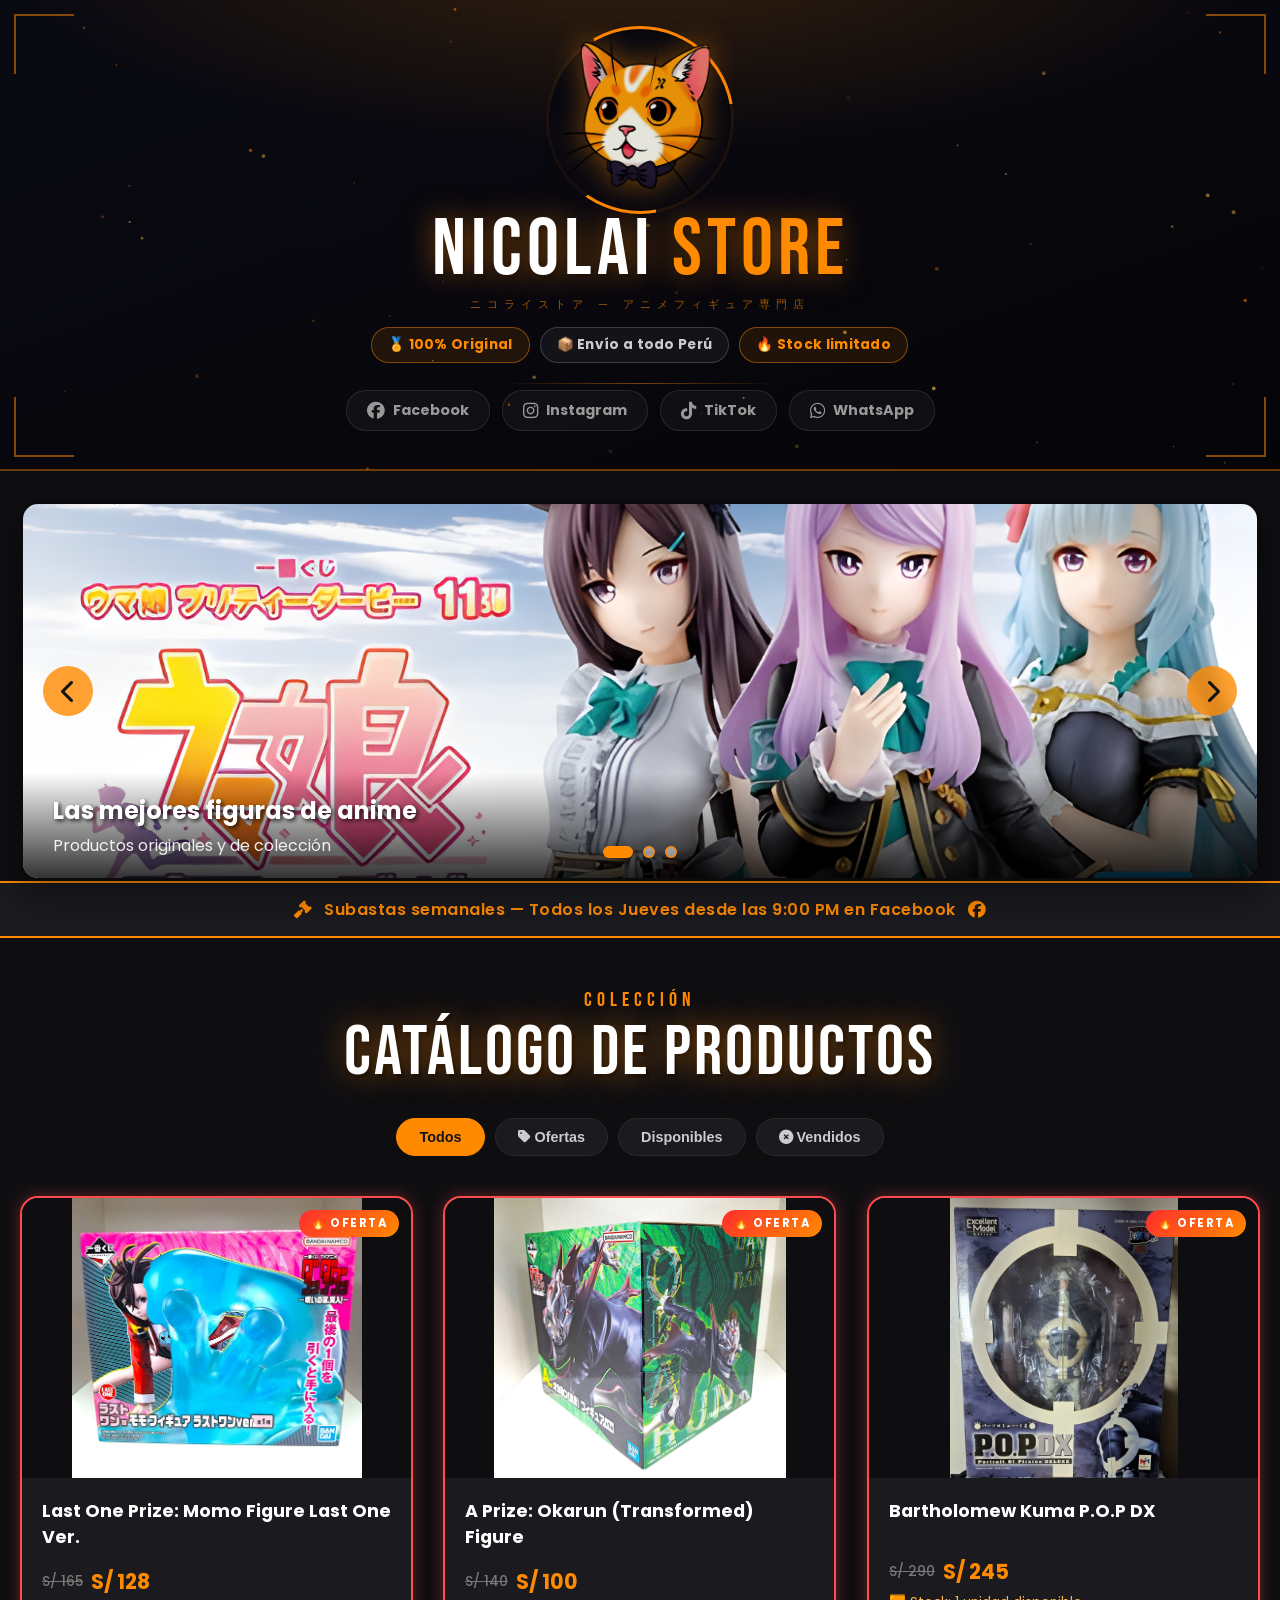
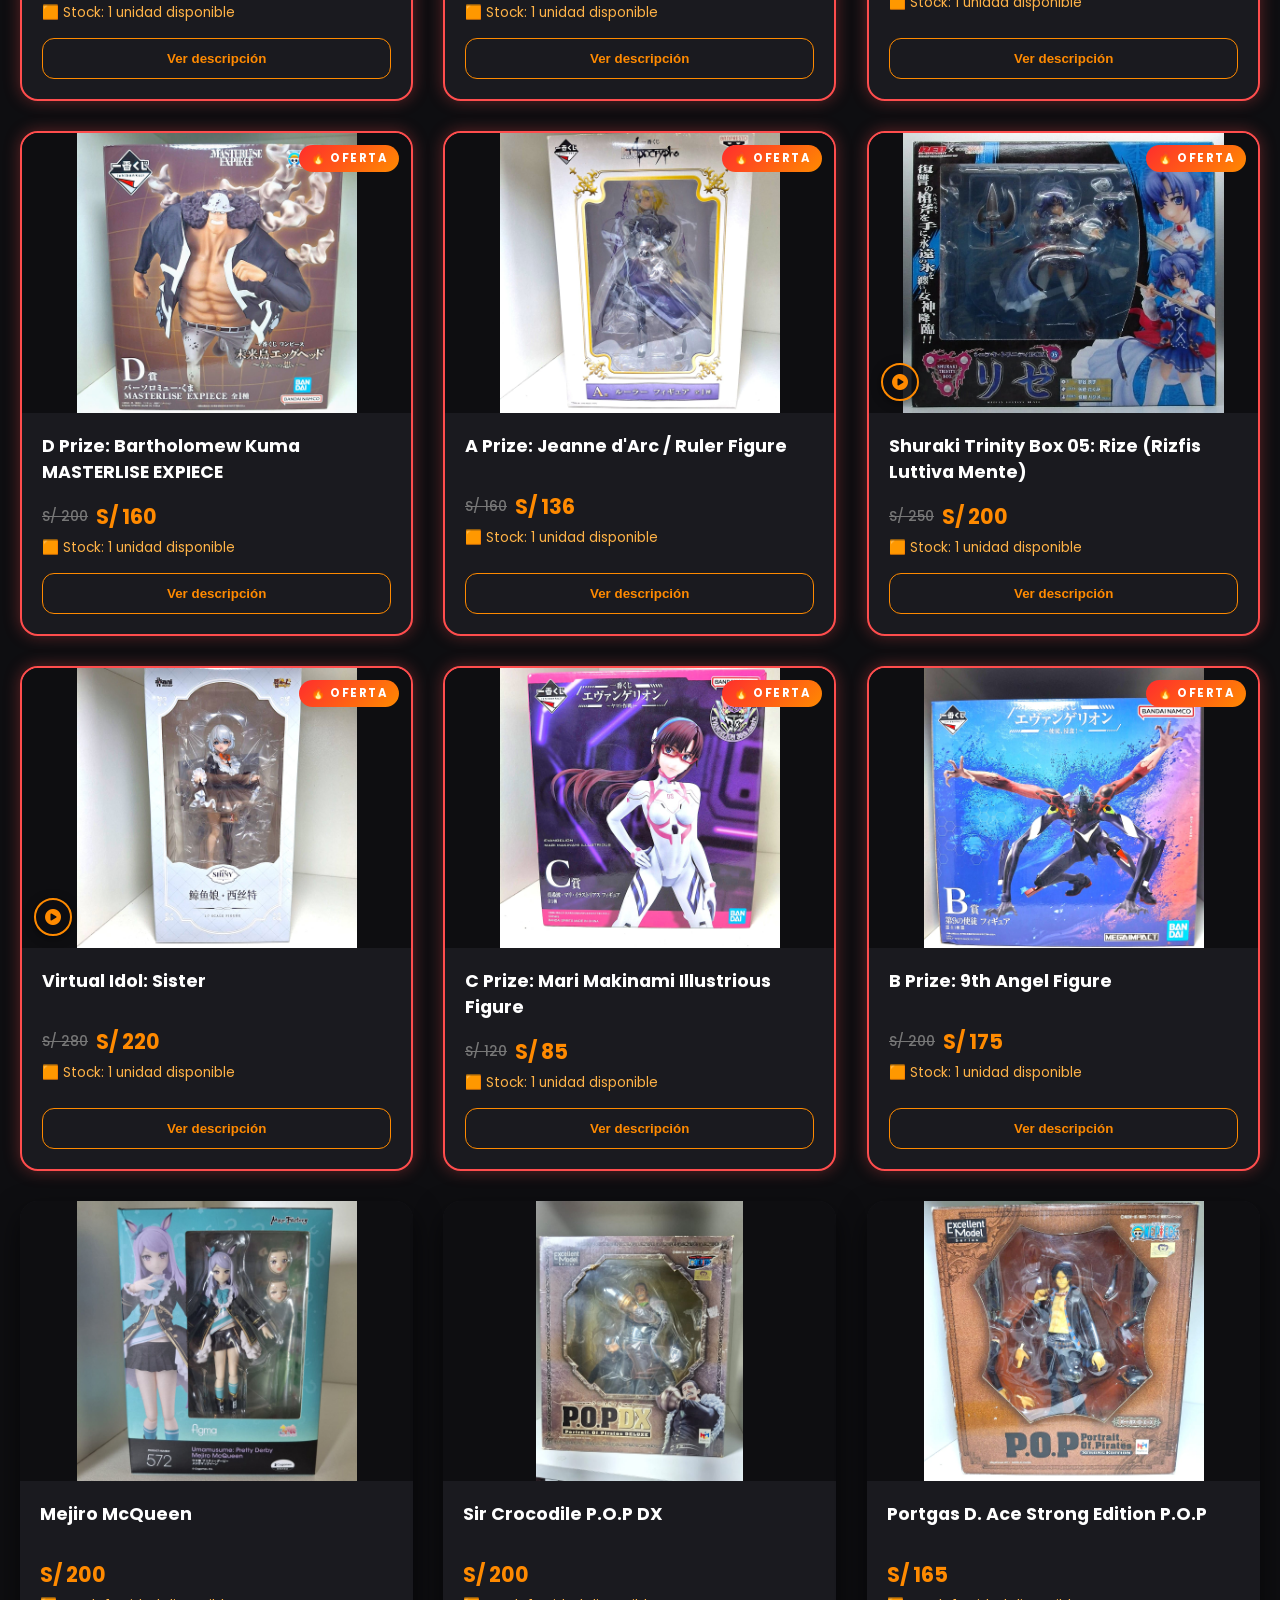
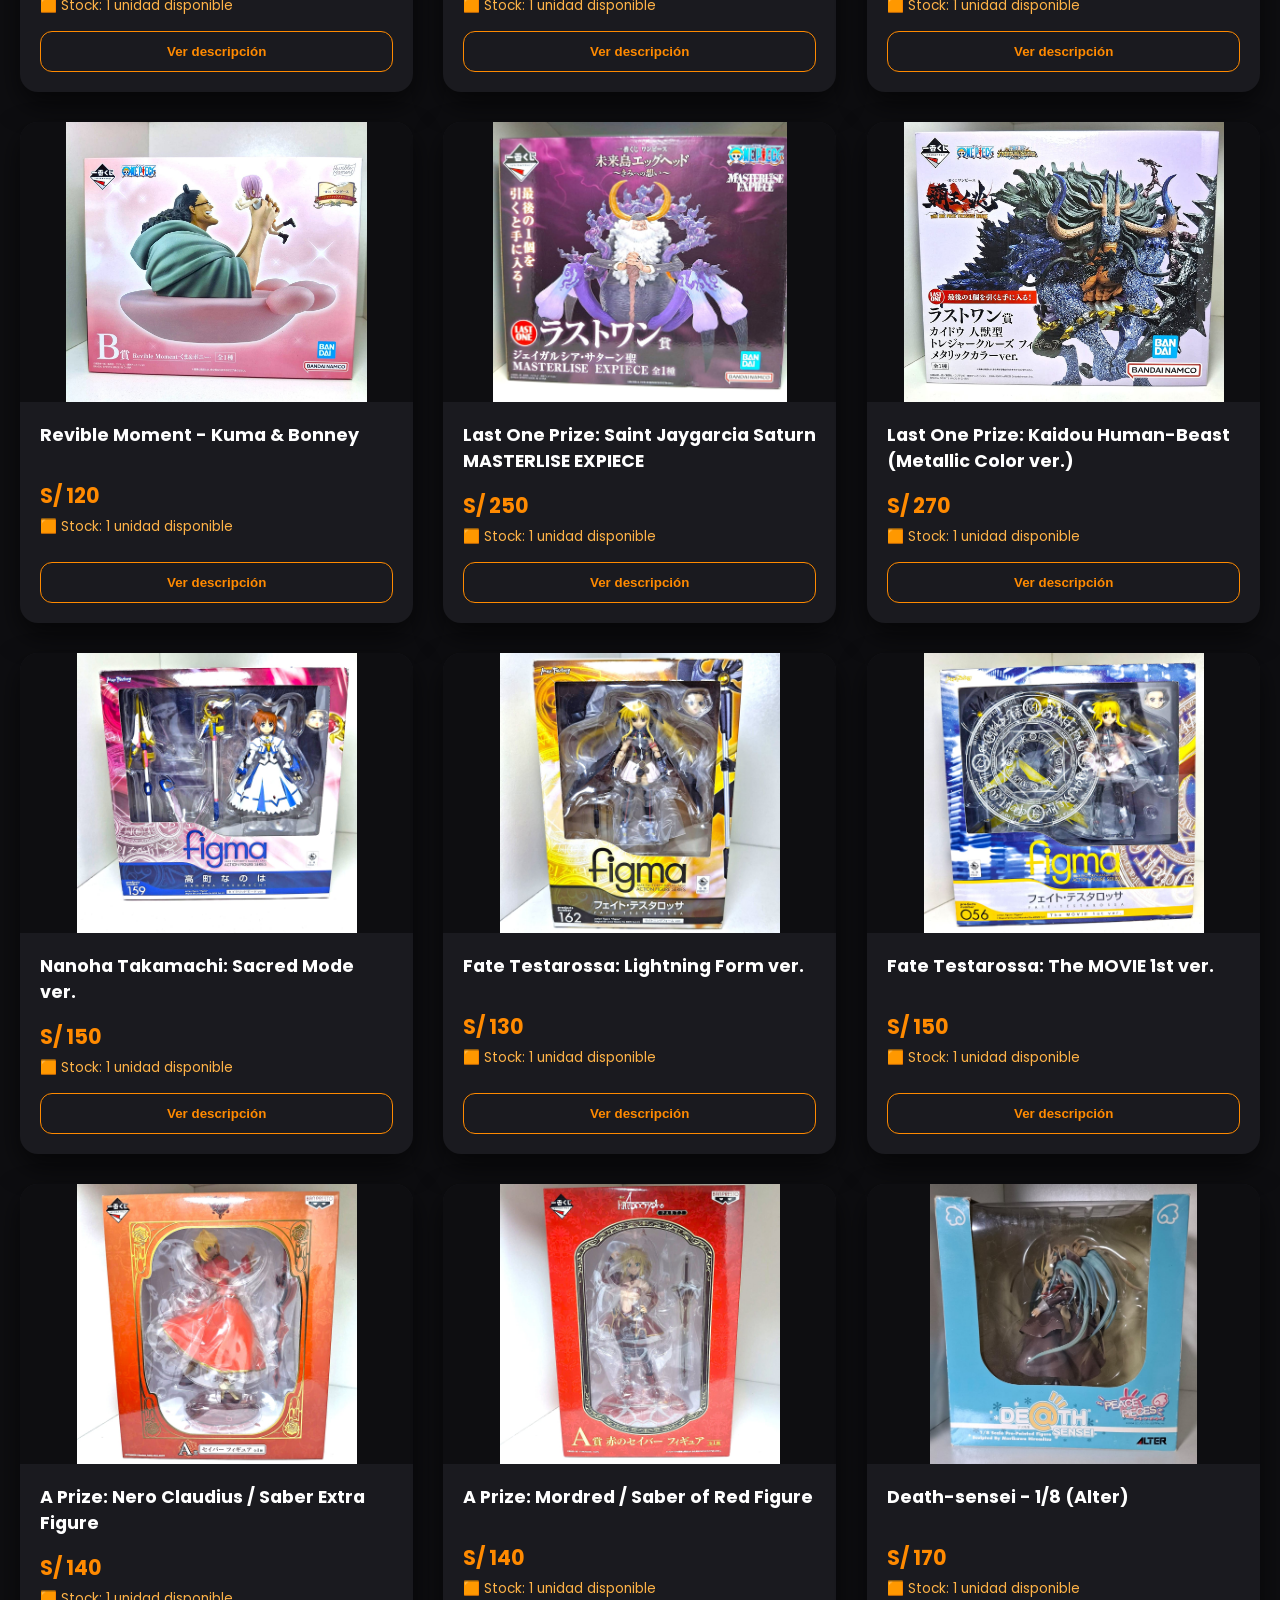
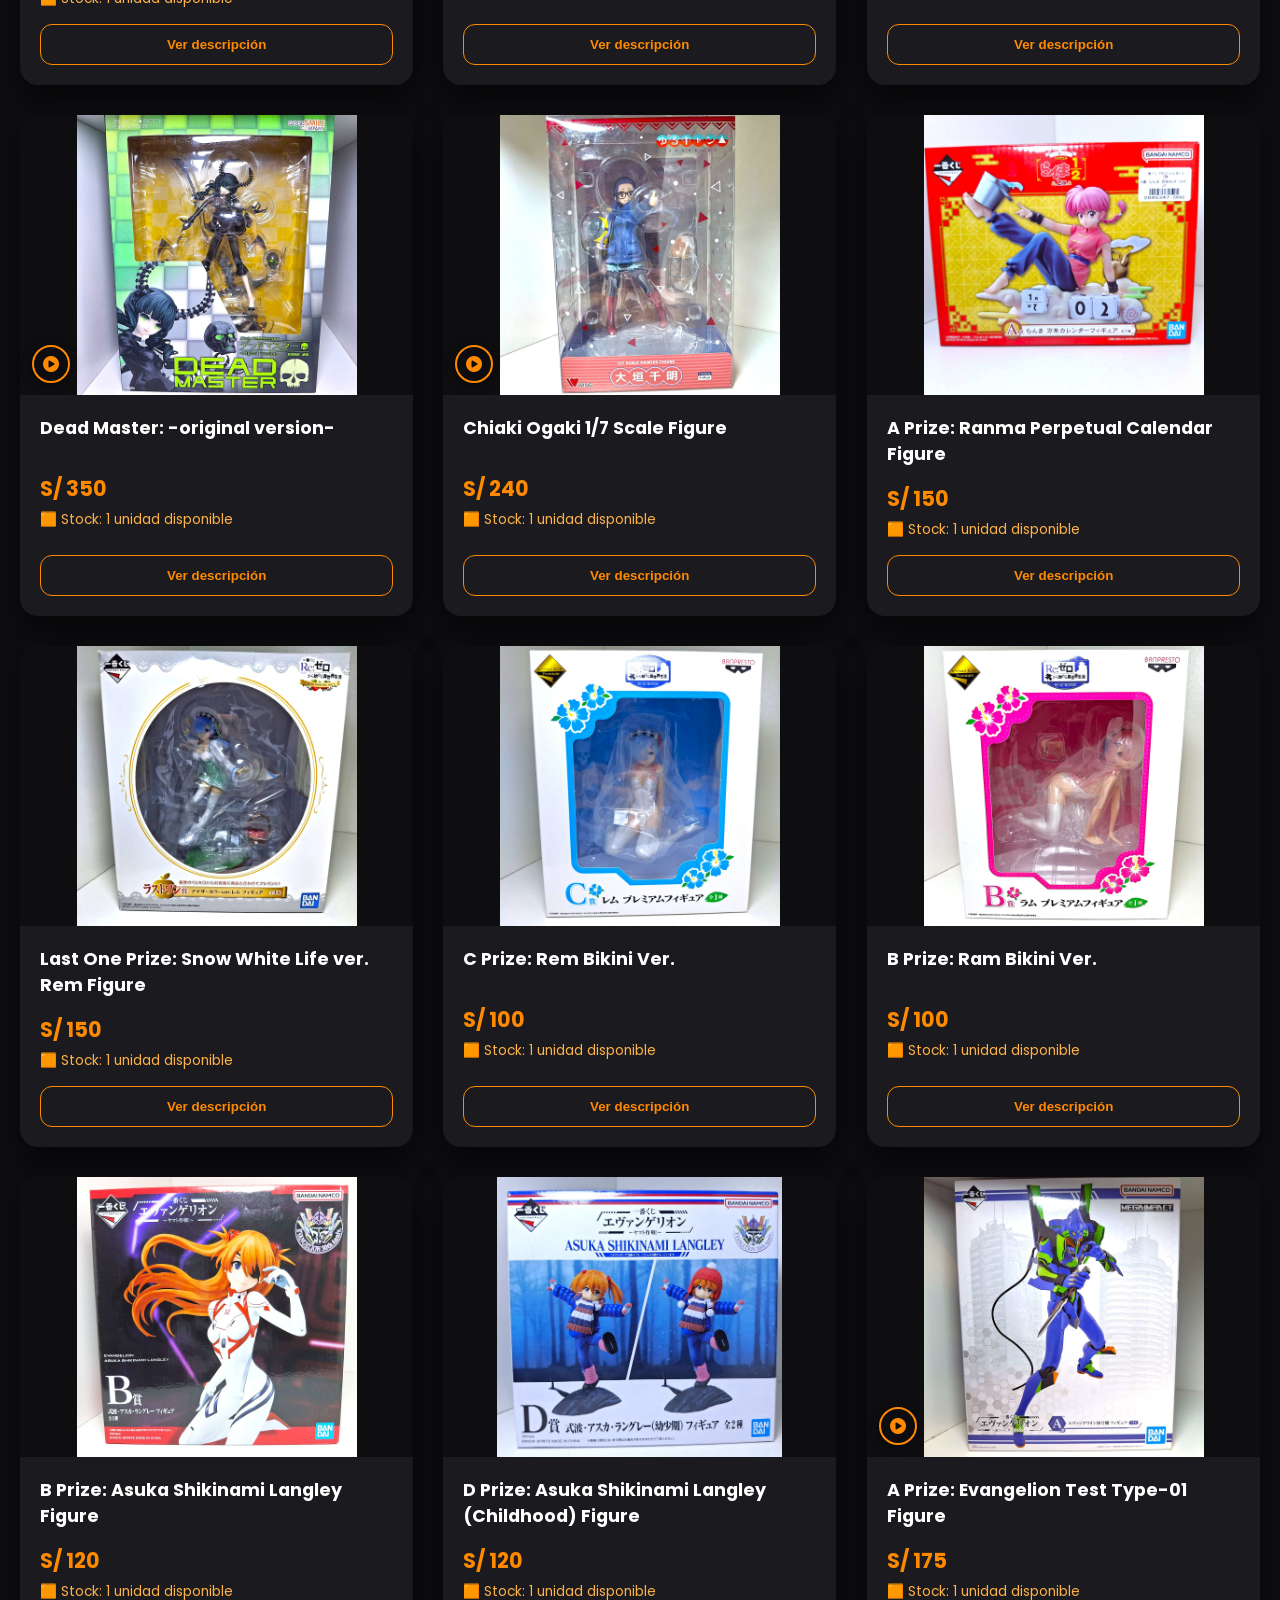
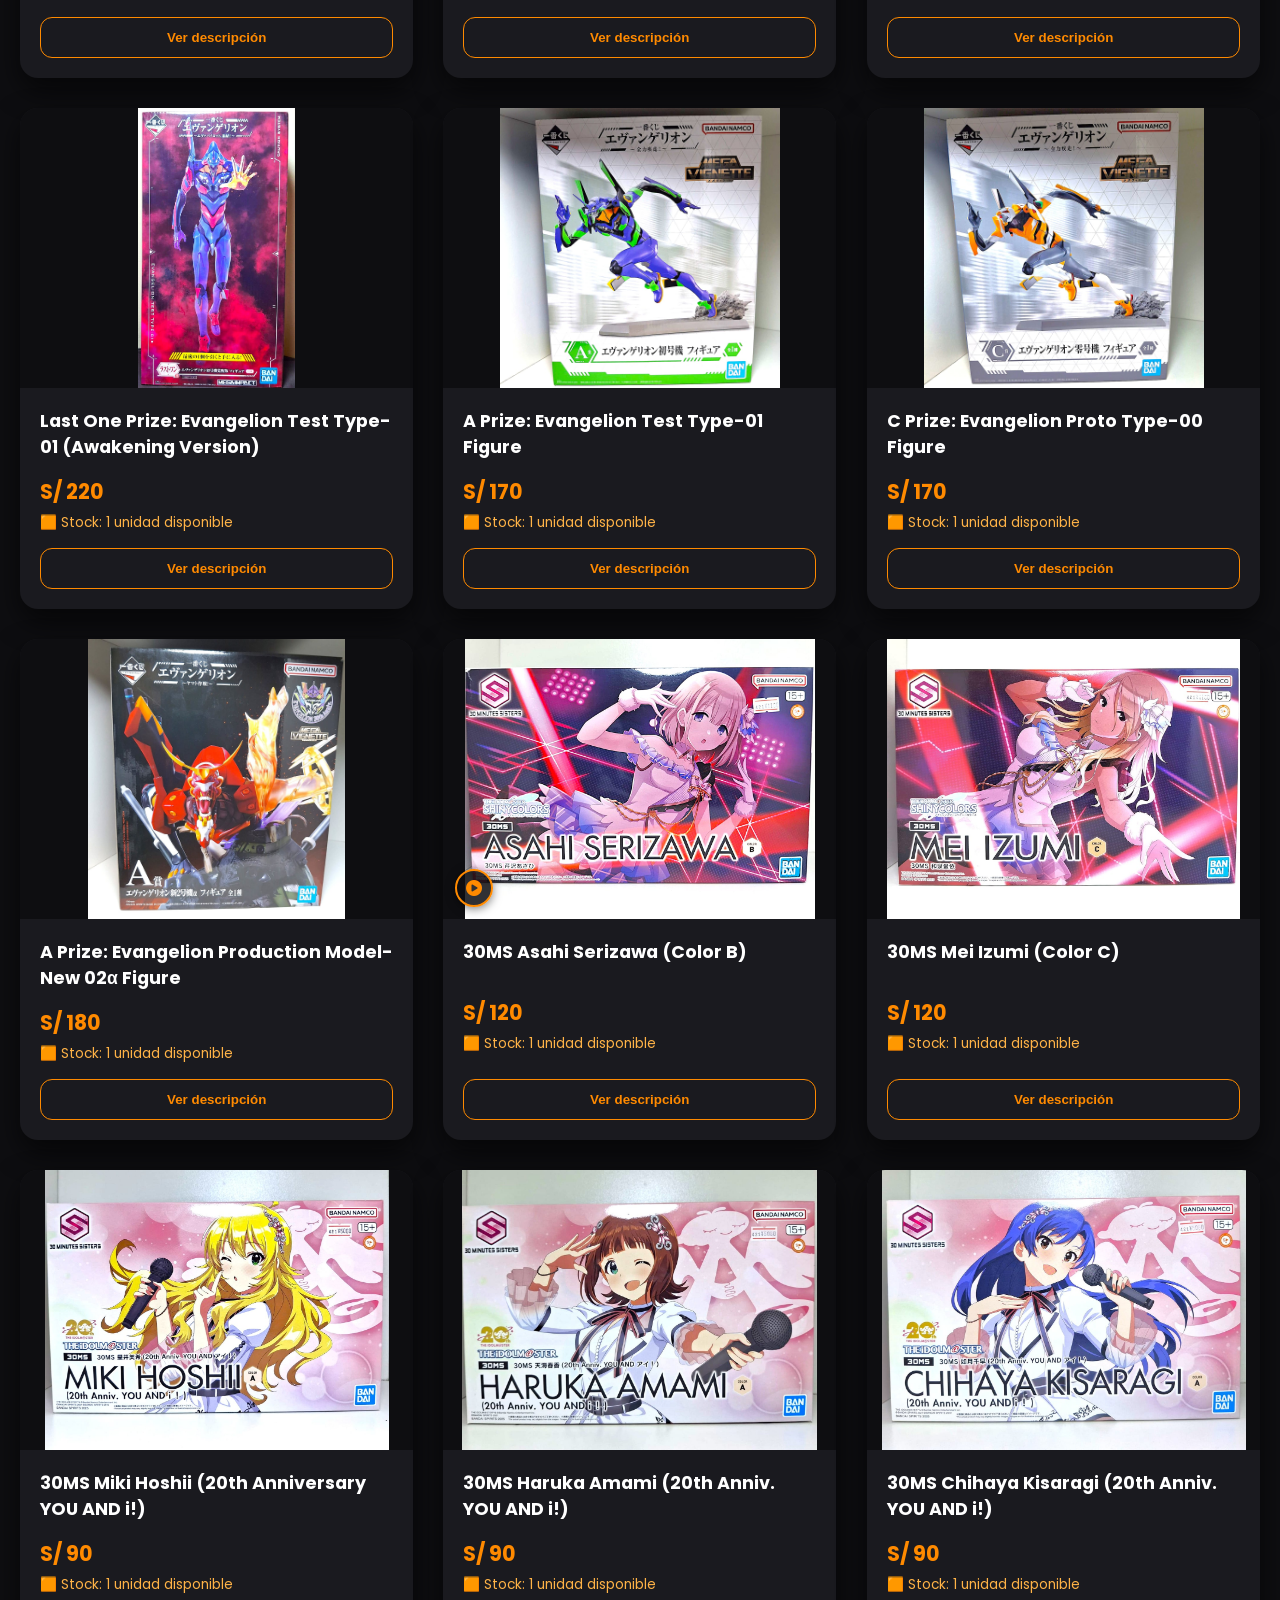
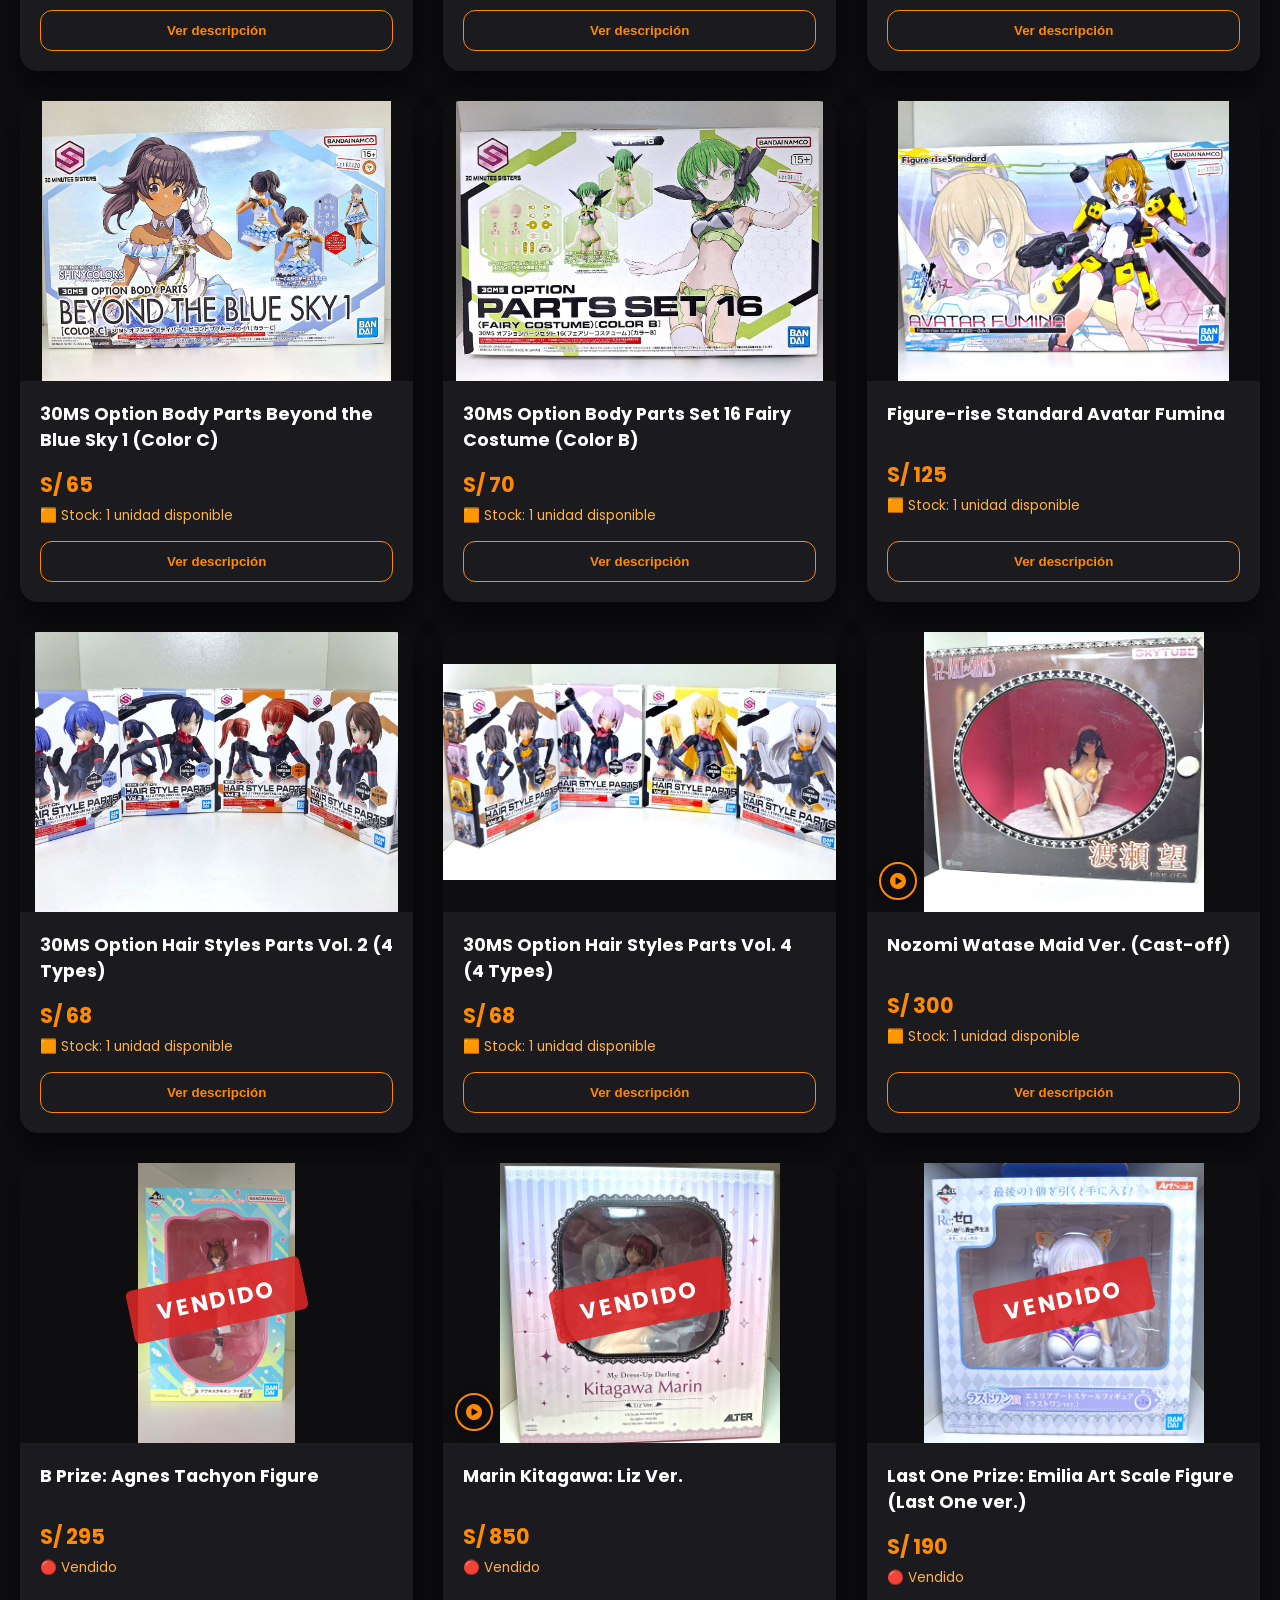
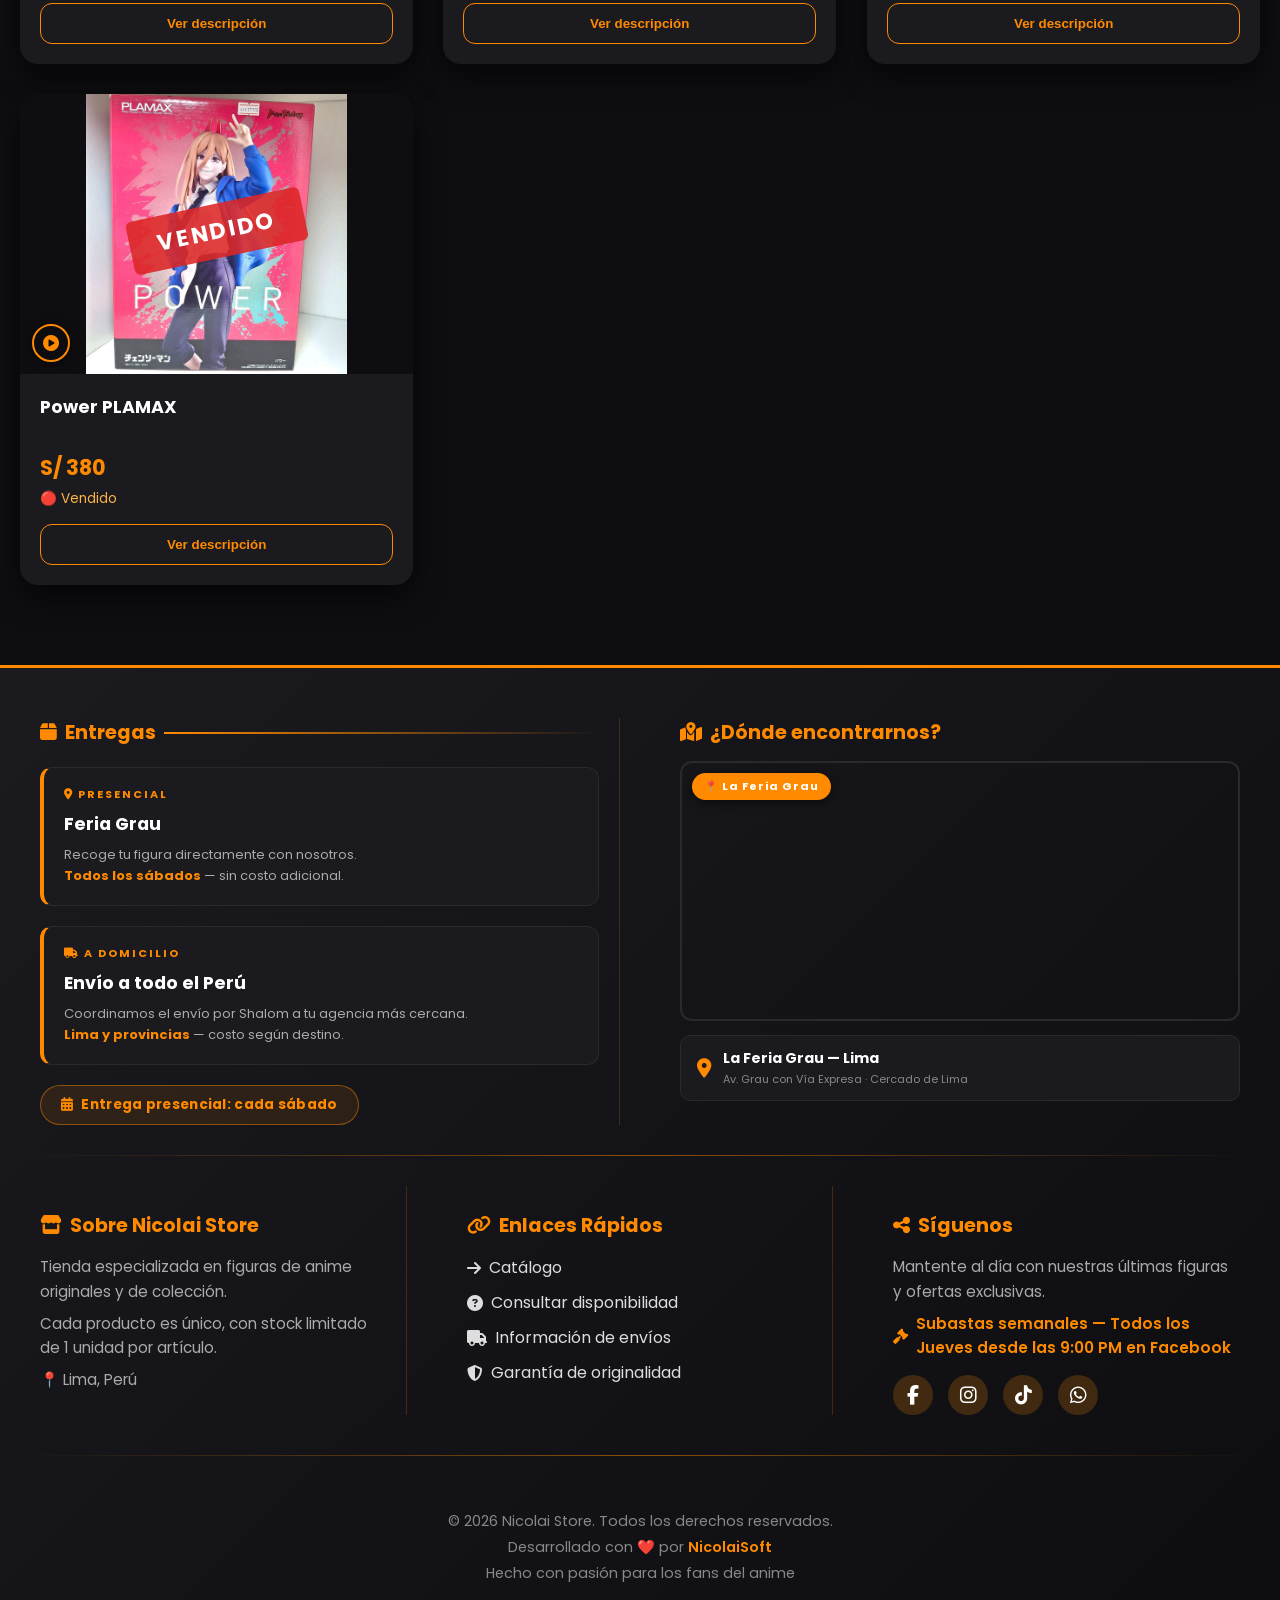
==== commit 0f523d1c: "Marcar como vendido: B Prize Agnes Tachyon Figure Co-Authored-By: Claude Sonnet 4.6 <noreply@anthrop" ====
--- a/index.html
+++ b/index.html
@@ -315,7 +315,7 @@
       <div class="card-body">
         <h3>B Prize: Agnes Tachyon Figure</h3>
         <div class="price">S/ 295</div>
-        <div class="stock">🟧 Stock: 1 unidad disponible</div>
+        <div class="stock">🔴 Vendido</div>
         <div class="btn-group">
           <button class="btn btn-desc" onclick="openModal(this)">Ver descripción</button>
         </div>
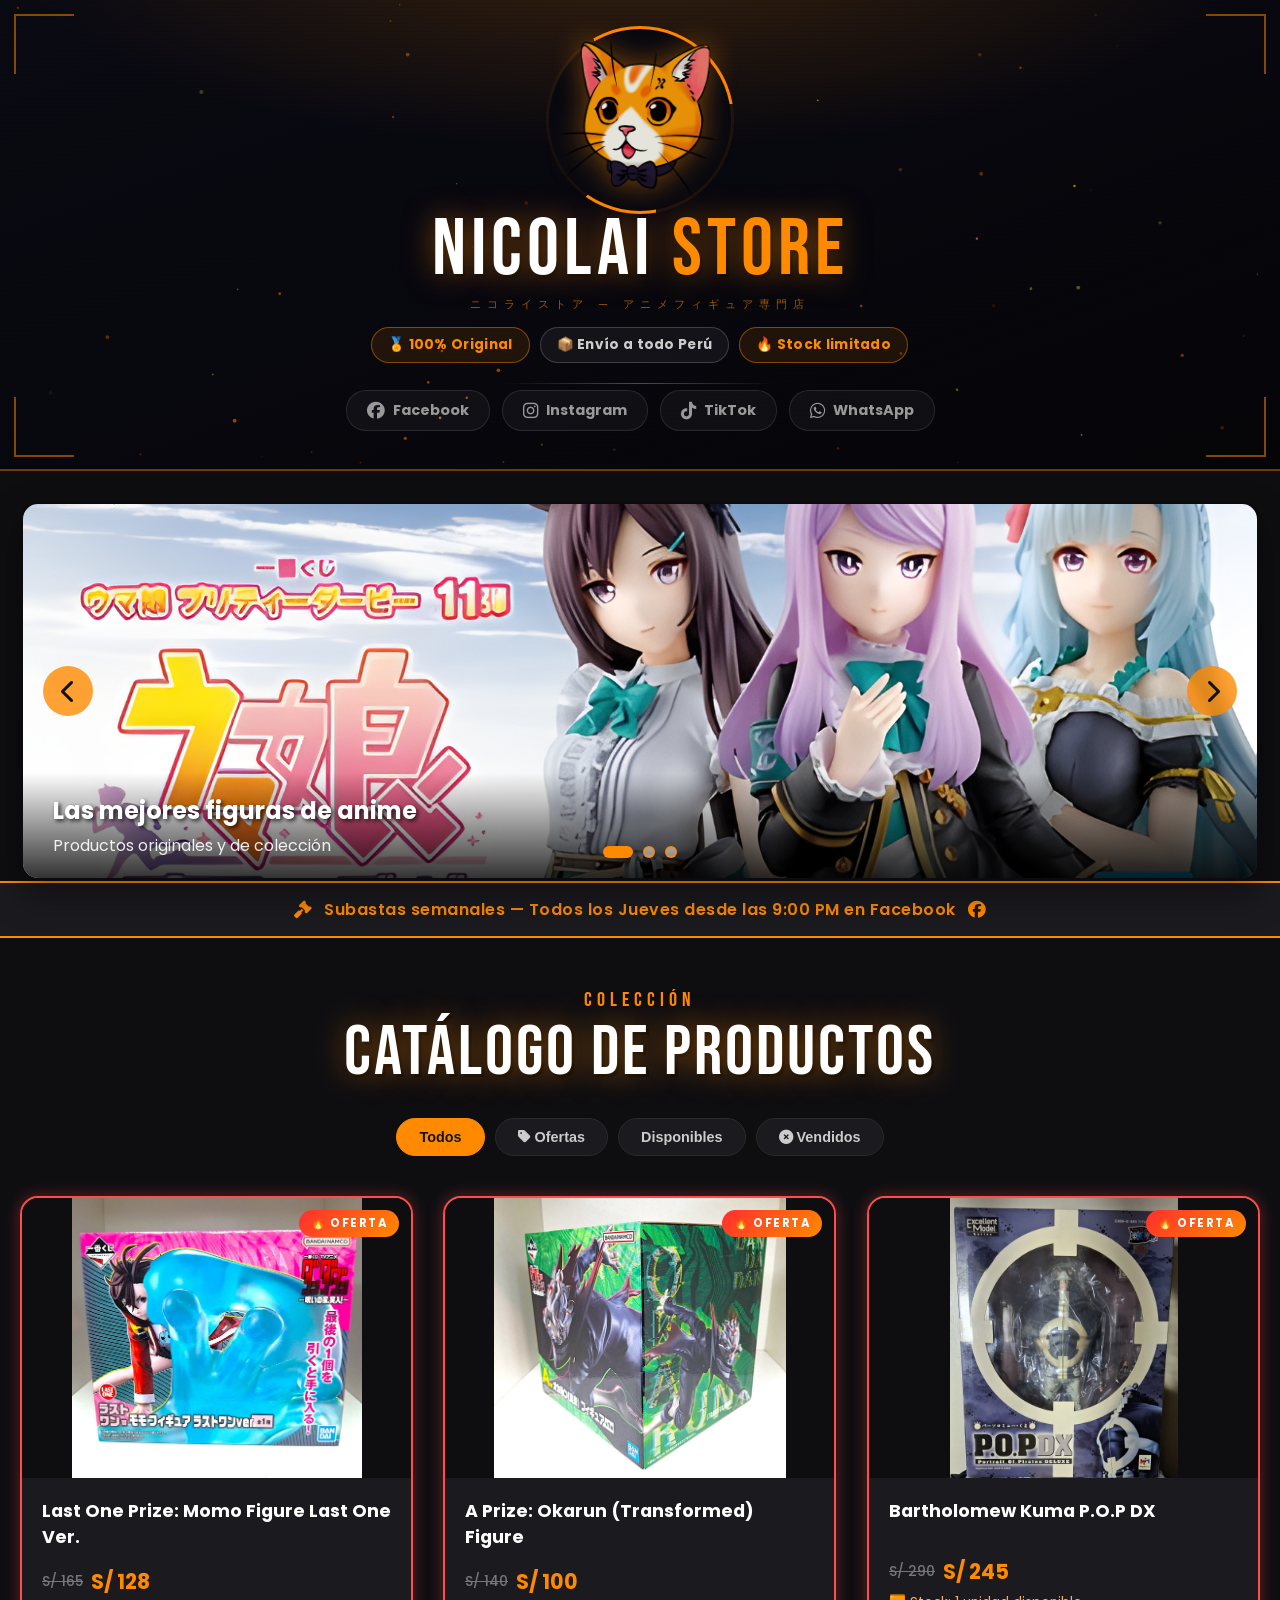
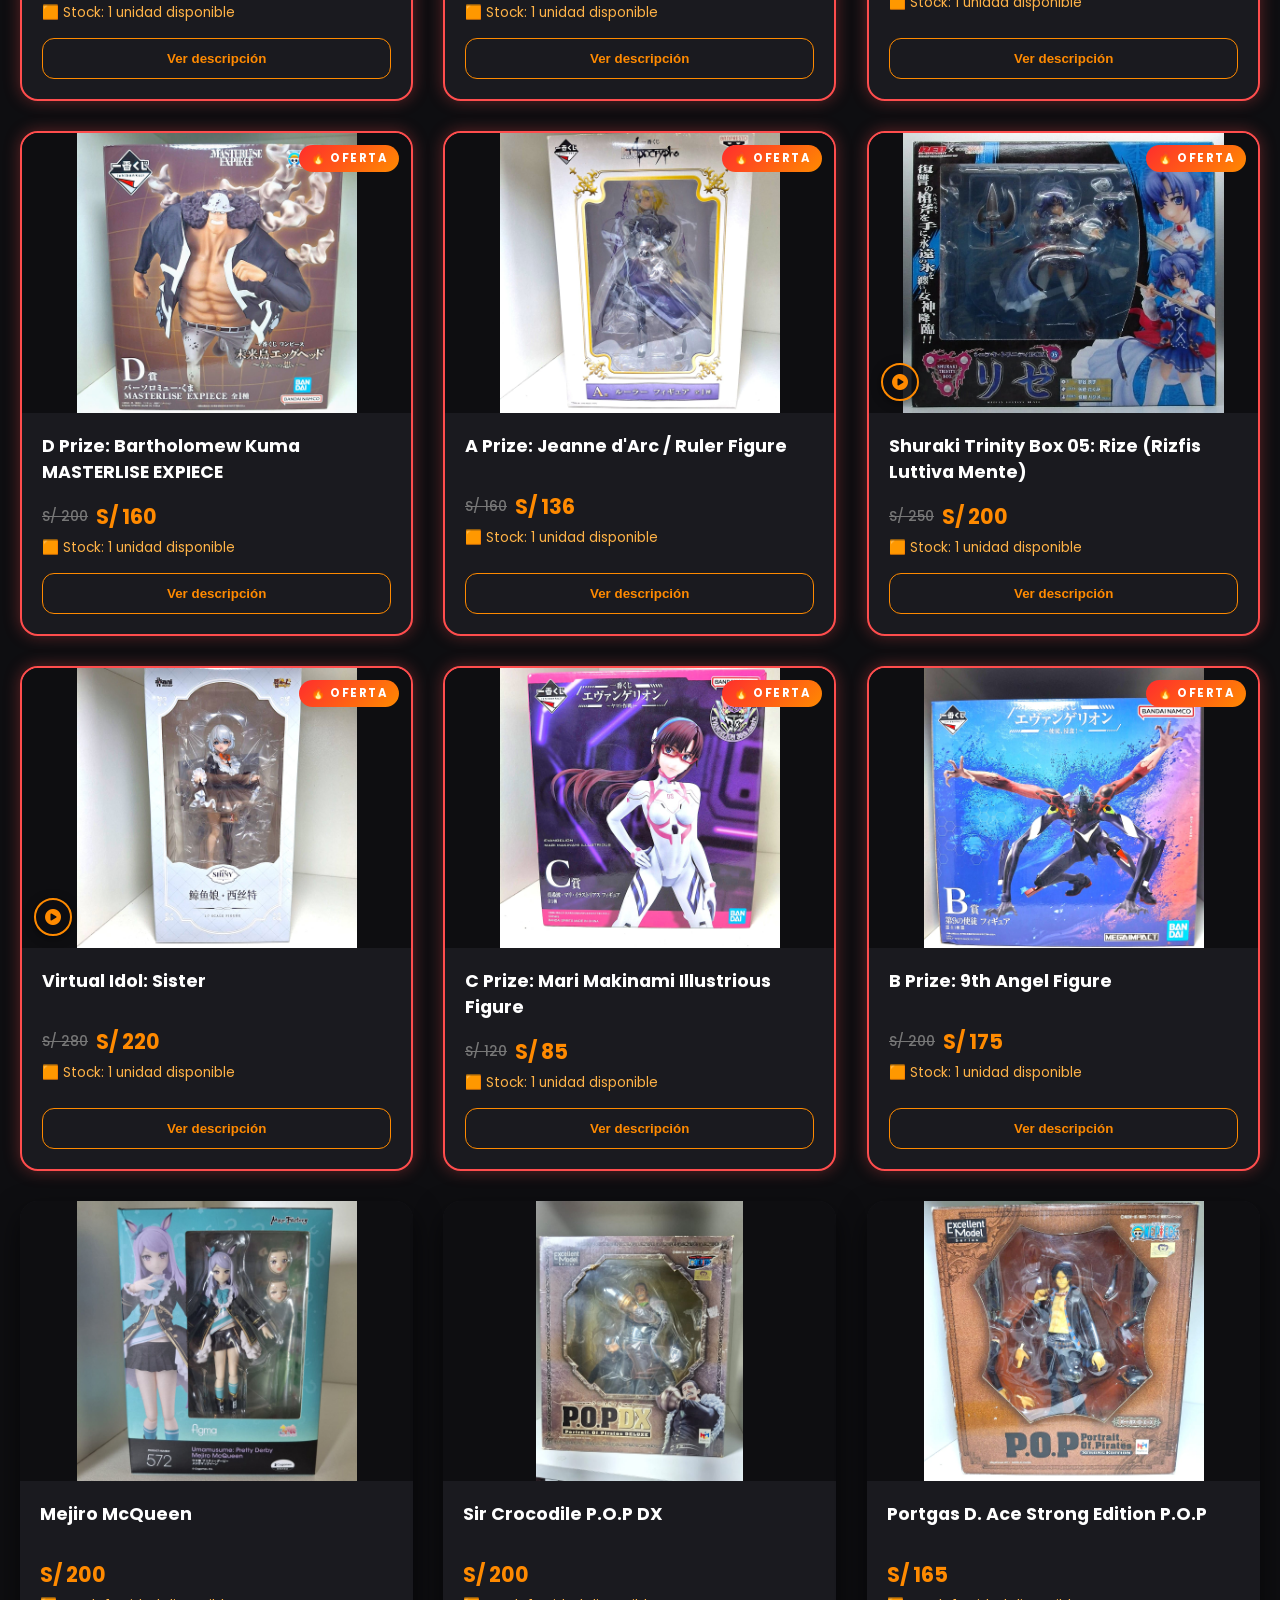
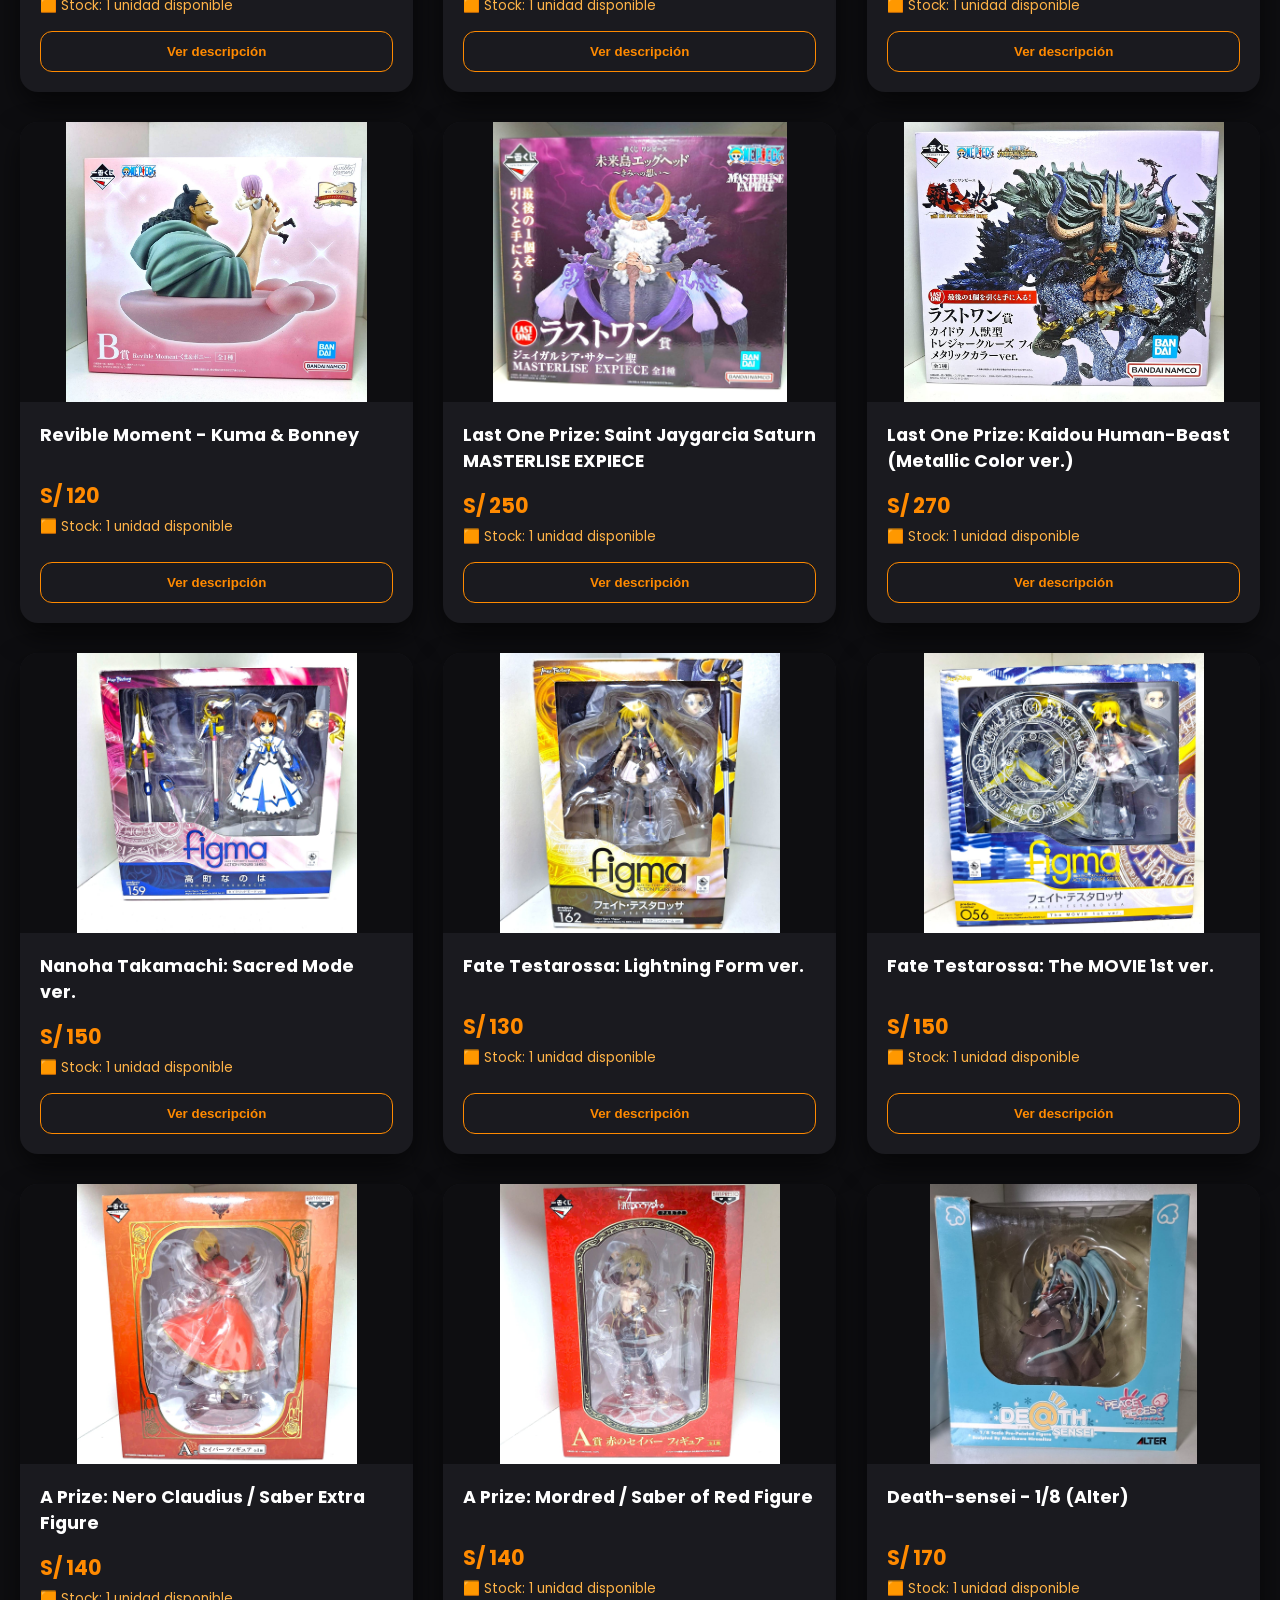
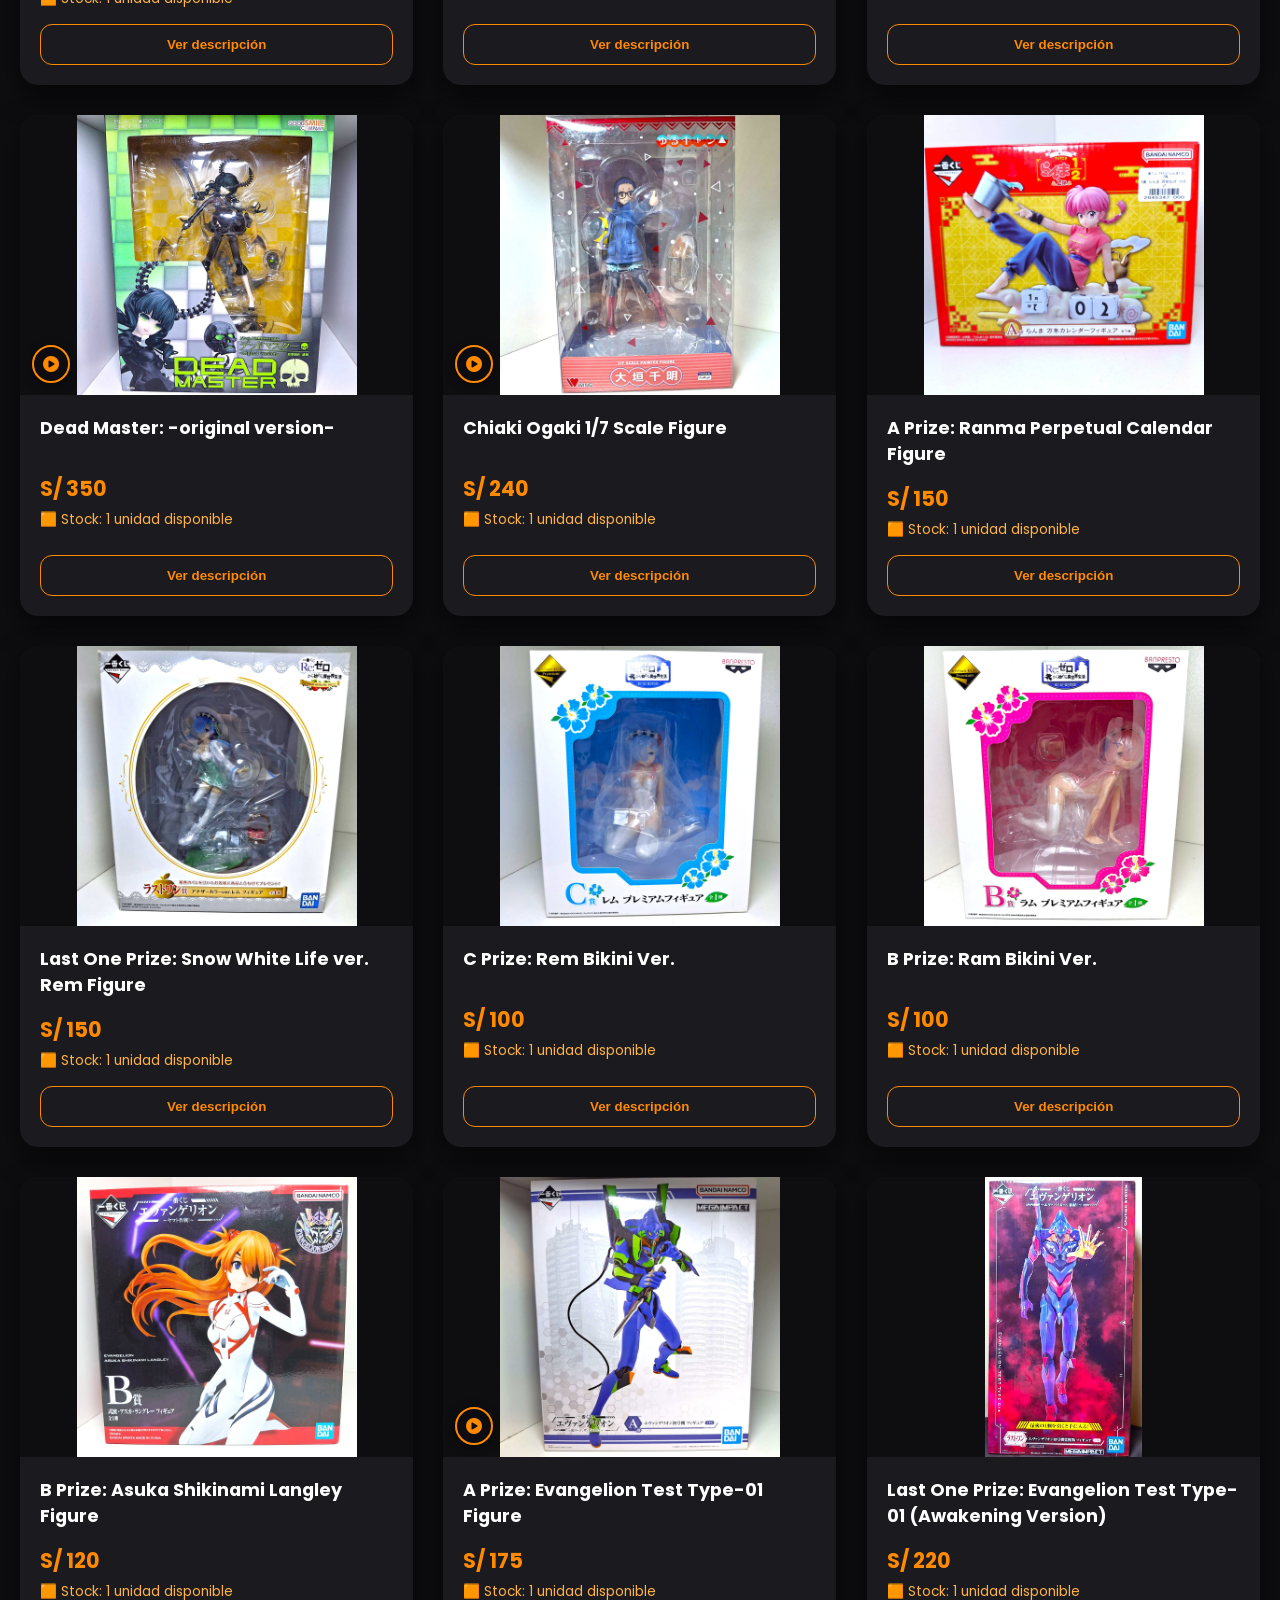
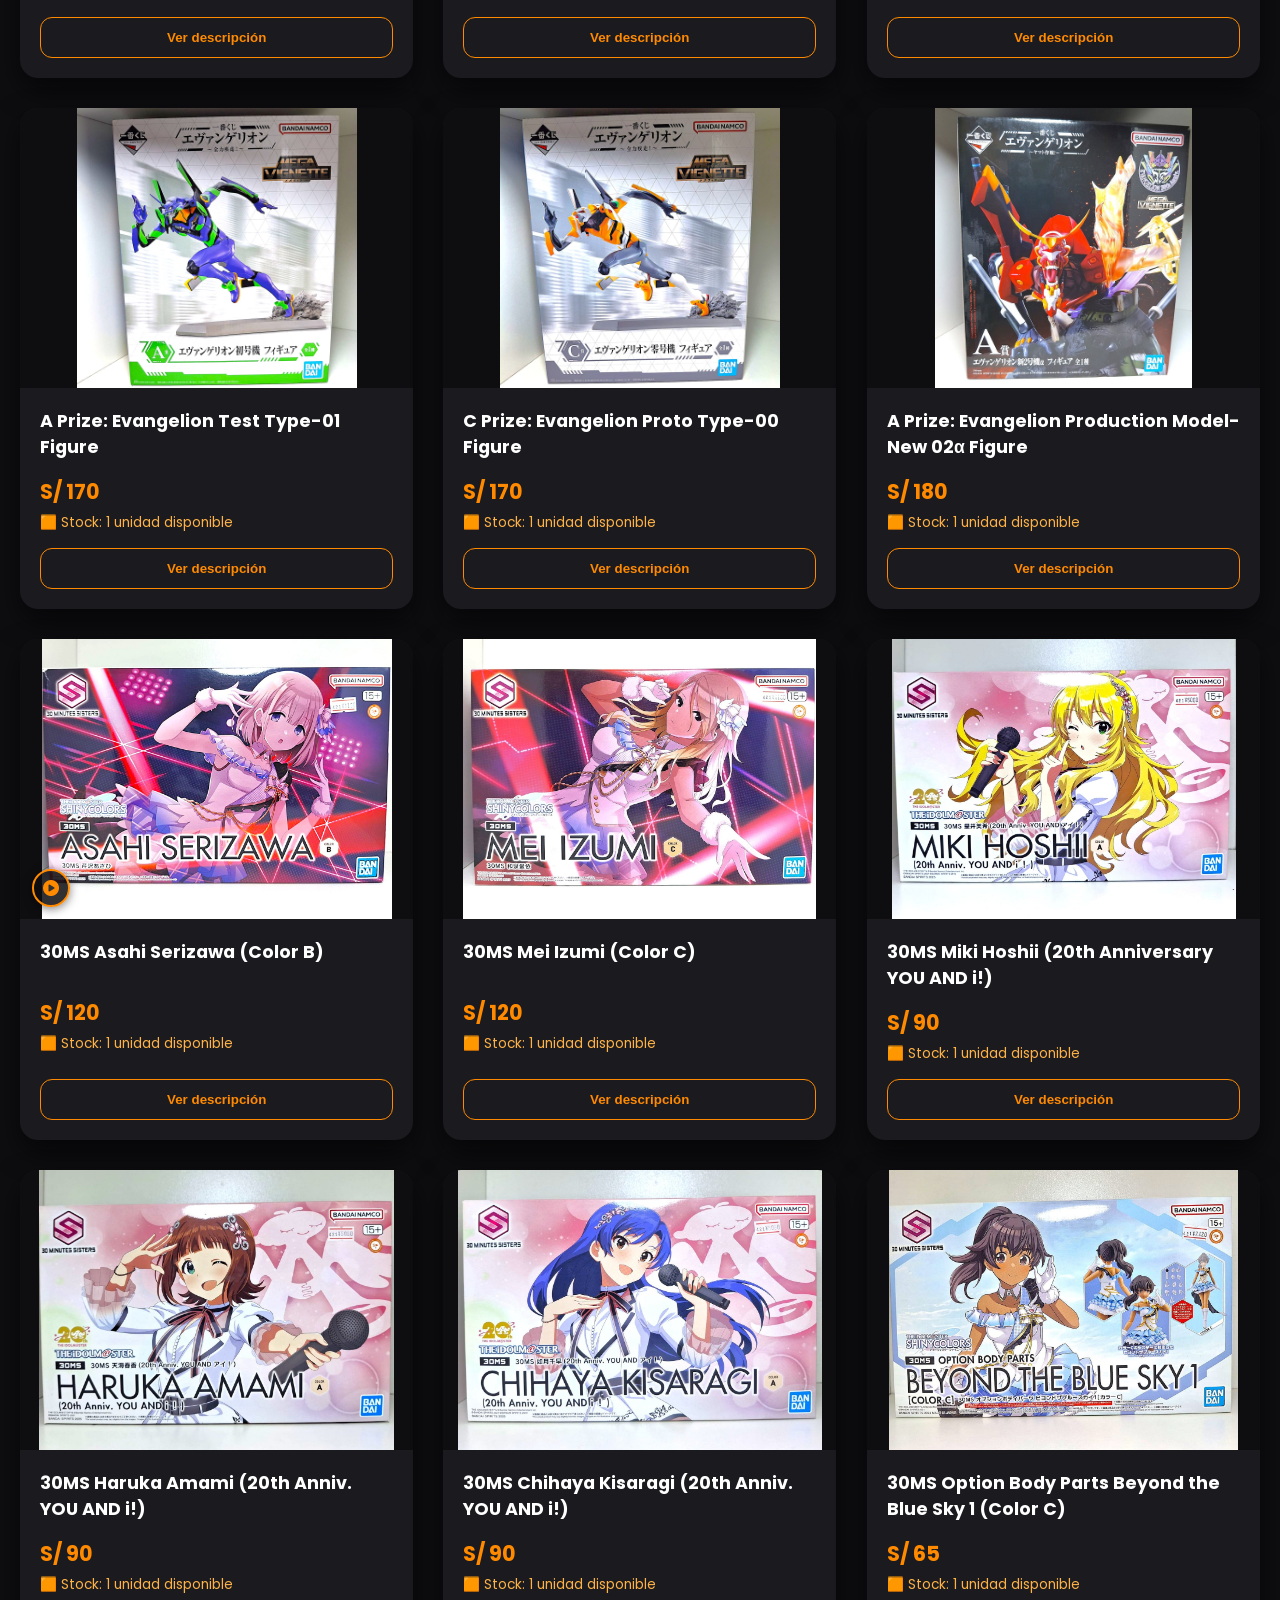
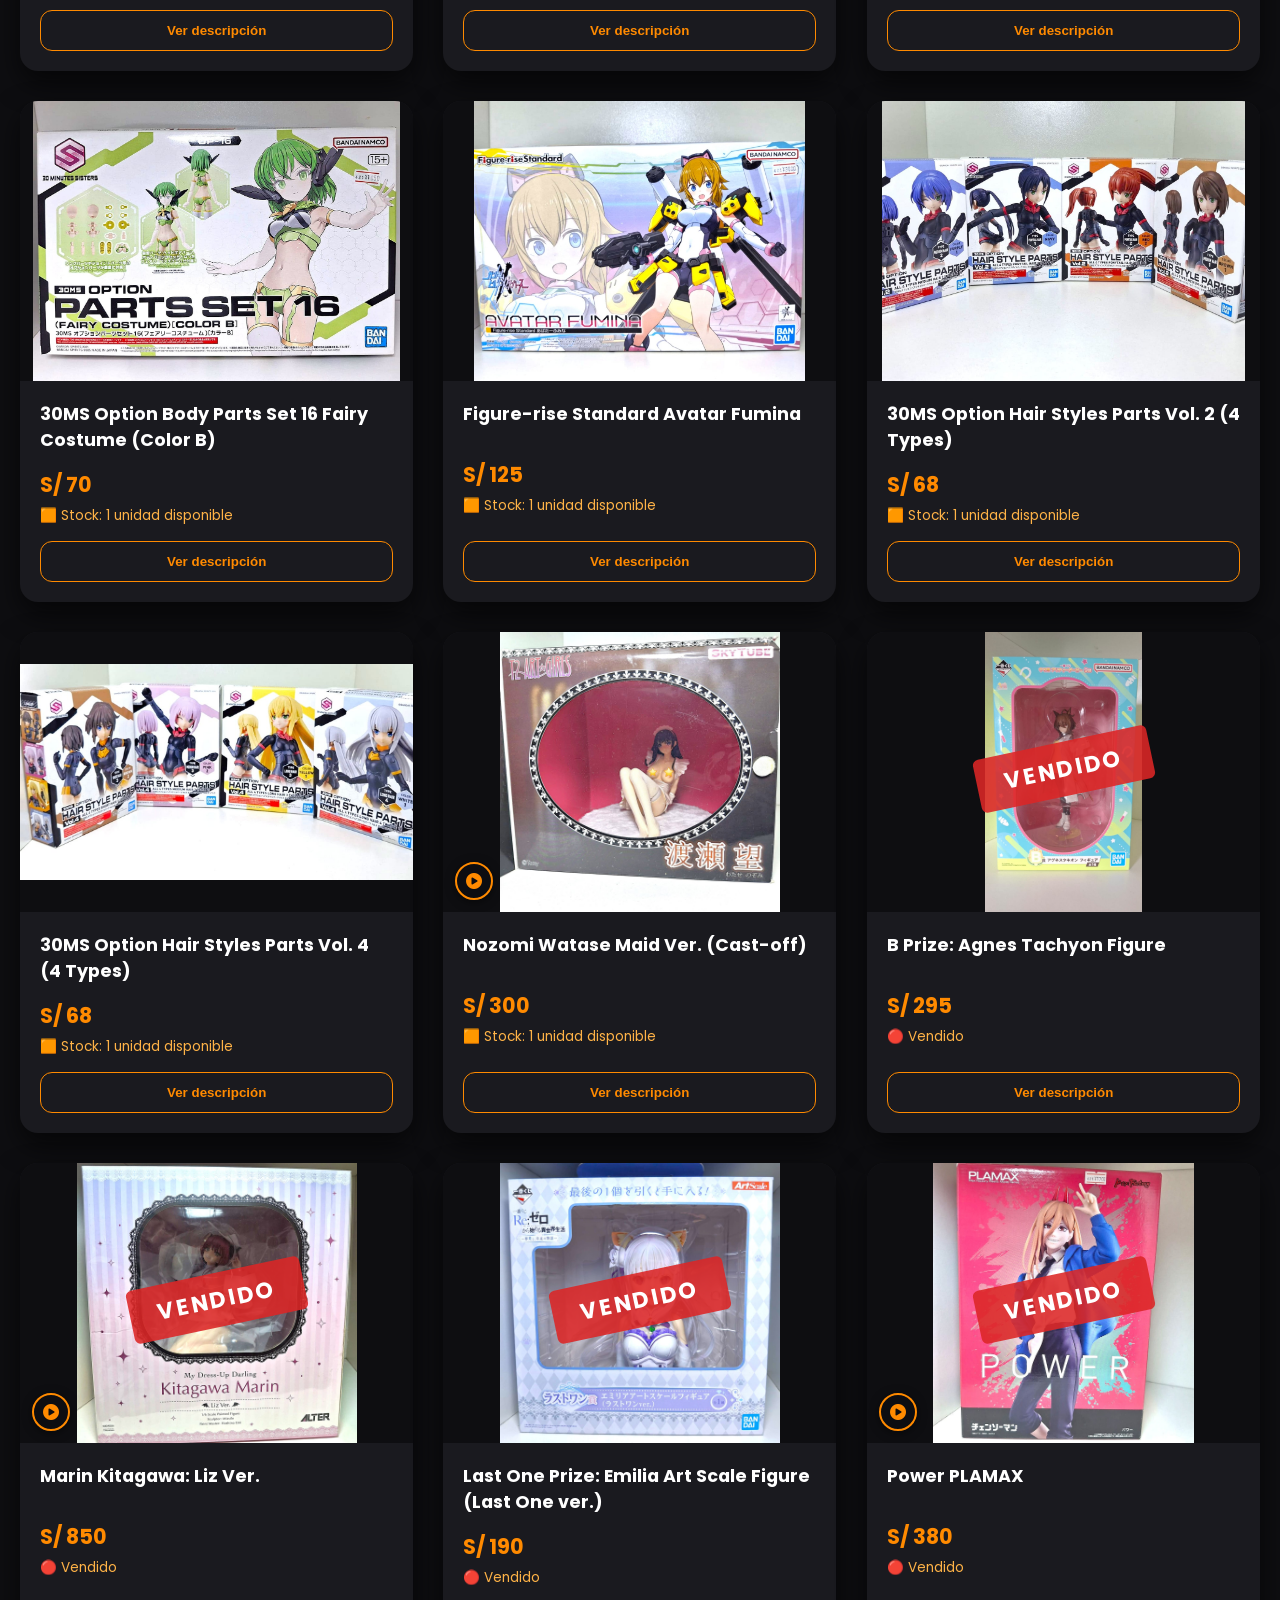
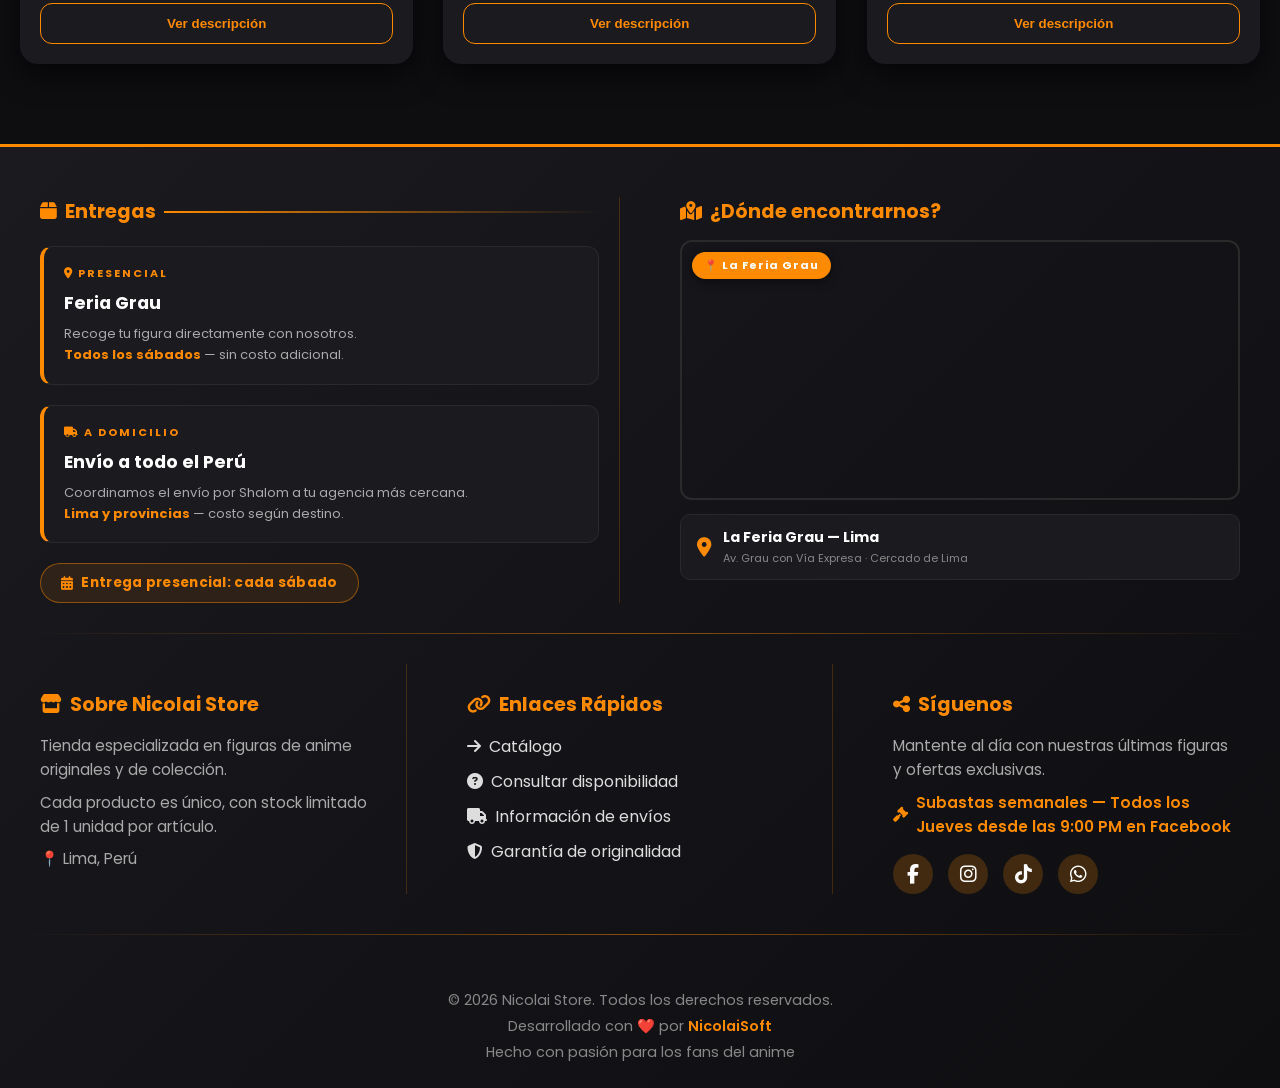
==== commit d7fdbf10: "Eliminar producto vendido: D Prize Asuka Shikinami Langley (Childhood) Co-Authored-By: Claude Sonnet" ====
--- a/index.html
+++ b/index.html
@@ -925,30 +925,7 @@
       </div>
     </div>
 
-    <!-- Producto 31: D Prize: Asuka Shikinami Langley (Childhood) Figure -->
-    <div class="card"
-         data-thumbnails="https://www.kuji-collection.com/media/prize/evangelion/ichiban-kuji-evangelion-operation-yamato/main_D_6929b39e030d4.jpg"
-         data-tags="japon"
-         data-specs='[
-           {"icon":"fas fa-tag",       "label":"Marca",      "value":"Ichiban Kuji"},
-           {"icon":"fas fa-film",      "label":"Franquicia", "value":"Evangelion: 3.0+1.0 Thrice Upon a Time"},
-           {"icon":"fas fa-box-open",  "label":"Estado",     "value":"Nuevo / Sellado"},
-           {"icon":"fas fa-medal",     "label":"Condición",  "value":"Caja sellada y en perfecto estado."}
-         ]'>
-      <div class="card-image">
-        <img src="images/productos/asukachild-master.jpg" alt="D Prize: Asuka Shikinami Langley (Childhood) Figure">
-      </div>
-      <div class="card-body">
-        <h3>D Prize: Asuka Shikinami Langley (Childhood) Figure</h3>
-        <div class="price">S/ 120</div>
-        <div class="stock">🟧 Stock: 1 unidad disponible</div>
-        <div class="btn-group">
-          <button class="btn btn-desc" onclick="openModal(this)">Ver descripción</button>
-        </div>
-      </div>
-    </div>
-
-    <!-- Producto 32: A Prize: Evangelion Test Type-01 Figure -->
+    <!-- Producto 31: A Prize: Evangelion Test Type-01 Figure -->
     <div class="card"
          data-thumbnails="images/productos/eva01a-back.jpg, https://http2.mlstatic.com/D_NQ_NP_2X_846361-MLM79993911592_102024-F.webp, https://http2.mlstatic.com/D_NQ_NP_2X_684585-MLM79993843088_102024-F.webp"
          data-tags="japon"
@@ -972,7 +949,7 @@
       </div>
     </div>
 
-    <!-- Producto 33: Last One Prize: Evangelion Test Type-01 (Awakening Version) -->
+    <!-- Producto 32: Last One Prize: Evangelion Test Type-01 (Awakening Version) -->
     <div class="card"
          data-thumbnails="images/productos/kuma-back.jpg, images/productos/marin-3.jpg, https://otakumart.co.nz/cdn/shop/products/om-G96288-5_65edb104-0d8f-4cc5-b80f-b54a6a903ca4.jpg?v=1657149716&width=900"
          data-tags="japon"
@@ -995,7 +972,7 @@
       </div>
     </div>
 
-    <!-- Producto 34: A Prize: Evangelion Test Type-01 Figure -->
+    <!-- Producto 33: A Prize: Evangelion Test Type-01 Figure -->
     <div class="card"
          data-thumbnails="images/productos/evarun-back.jpg, images/productos/marin-3.jpg, https://otakumart.co.nz/cdn/shop/products/om-G96288-5_65edb104-0d8f-4cc5-b80f-b54a6a903ca4.jpg?v=1657149716&width=900"
          data-tags="japon"
@@ -1018,7 +995,7 @@
       </div>
     </div>
 
-    <!-- Producto 35: C Prize: Evangelion Proto Type-00 Figure -->
+    <!-- Producto 34: C Prize: Evangelion Proto Type-00 Figure -->
     <div class="card"
          data-thumbnails="images/productos/evarun-back.jpg, images/productos/marin-3.jpg, https://otakumart.co.nz/cdn/shop/products/om-G96288-5_65edb104-0d8f-4cc5-b80f-b54a6a903ca4.jpg?v=1657149716&width=900"
          data-tags="japon"
@@ -1041,7 +1018,7 @@
       </div>
     </div>
 
-    <!-- Producto 36: B Prize: 9th Angel Figure -->
+    <!-- Producto 35: B Prize: 9th Angel Figure -->
     <div class="card card--offer"
          data-thumbnails="images/productos/eva9-back.jpg, images/productos/eva9-2.jpg, https://otakumart.co.nz/cdn/shop/products/om-G96288-5_65edb104-0d8f-4cc5-b80f-b54a6a903ca4.jpg?v=1657149716&width=900"
          data-tags="japon"
@@ -1064,7 +1041,7 @@
       </div>
     </div>
 
-    <!-- Producto 37: A Prize: Evangelion Production Model-New 02α Figure -->
+    <!-- Producto 36: A Prize: Evangelion Production Model-New 02α Figure -->
     <div class="card"
          data-thumbnails="images/productos/kuma-back.jpg, images/productos/marin-3.jpg, https://otakumart.co.nz/cdn/shop/products/om-G96288-5_65edb104-0d8f-4cc5-b80f-b54a6a903ca4.jpg?v=1657149716&width=900"
          data-tags="japon"
@@ -1087,7 +1064,7 @@
       </div>
     </div>
 
-    <!-- Producto 38: 30MS Asahi Serizawa (Color B) -->
+    <!-- Producto 37: 30MS Asahi Serizawa (Color B) -->
     <div class="card"
          data-thumbnails="images/productos/asahi-2.jpg, images/productos/asahi-3.jpg, https://otakumart.co.nz/cdn/shop/products/om-G96288-5_65edb104-0d8f-4cc5-b80f-b54a6a903ca4.jpg?v=1657149716&width=900"
          data-tags="japon"
@@ -1111,7 +1088,7 @@
       </div>
     </div>
 
-    <!-- Producto 39: 30MS Mei Izumi (Color C) -->
+    <!-- Producto 38: 30MS Mei Izumi (Color C) -->
     <div class="card"
          data-thumbnails="images/productos/mei-2.jpg, images/productos/mei-3.jpg, https://otakumart.co.nz/cdn/shop/products/om-G96288-5_65edb104-0d8f-4cc5-b80f-b54a6a903ca4.jpg?v=1657149716&width=900"
          data-tags="japon"
@@ -1134,7 +1111,7 @@
       </div>
     </div>
 
-    <!-- Producto 40: 30MS Miki Hoshii (20th Anniversary YOU AND i!) -->
+    <!-- Producto 39: 30MS Miki Hoshii (20th Anniversary YOU AND i!) -->
     <div class="card"
          data-thumbnails="images/productos/miki-2.jpg, images/productos/miki-3.jpg, https://otakumart.co.nz/cdn/shop/products/om-G96288-5_65edb104-0d8f-4cc5-b80f-b54a6a903ca4.jpg?v=1657149716&width=900"
          data-tags="japon"
@@ -1157,7 +1134,7 @@
       </div>
     </div>
 
-    <!-- Producto 41: ⁠30MS Haruka Amami (20th Anniv. YOU AND i!) -->
+    <!-- Producto 40: ⁠30MS Haruka Amami (20th Anniv. YOU AND i!) -->
     <div class="card"
          data-thumbnails="images/productos/haruka-2.jpg, images/productos/haruka-3.jpg, https://otakumart.co.nz/cdn/shop/products/om-G96288-5_65edb104-0d8f-4cc5-b80f-b54a6a903ca4.jpg?v=1657149716&width=900"
          data-tags="japon"
@@ -1180,7 +1157,7 @@
       </div>
     </div>
 
-    <!-- Producto 42: 30MS Chihaya Kisaragi (20th Anniv. YOU AND i!) -->
+    <!-- Producto 41: 30MS Chihaya Kisaragi (20th Anniv. YOU AND i!) -->
     <div class="card"
          data-thumbnails="images/productos/chihaya-2.jpg, images/productos/chihaya-3.jpg, https://otakumart.co.nz/cdn/shop/products/om-G96288-5_65edb104-0d8f-4cc5-b80f-b54a6a903ca4.jpg?v=1657149716&width=900"
          data-tags="japon"
@@ -1203,7 +1180,7 @@
       </div>
     </div>
 
-    <!-- Producto 43: 30MS Option Body Parts Beyond the Blue Sky 1 (Color C) -->
+    <!-- Producto 42: 30MS Option Body Parts Beyond the Blue Sky 1 (Color C) -->
     <div class="card"
          data-thumbnails="images/productos/blue-2.jpg, images/productos/blue-3.jpg, https://otakumart.co.nz/cdn/shop/products/om-G96288-5_65edb104-0d8f-4cc5-b80f-b54a6a903ca4.jpg?v=1657149716&width=900"
          data-tags="japon"
@@ -1226,7 +1203,7 @@
       </div>
     </div>
 
-    <!-- Producto 44: 30MS Option Body Parts Set 16 Fairy Costume (Color B) -->
+    <!-- Producto 43: 30MS Option Body Parts Set 16 Fairy Costume (Color B) -->
     <div class="card"
          data-thumbnails="images/productos/fairy-2.jpg, images/productos/fairy-3.jpg, https://otakumart.co.nz/cdn/shop/products/om-G96288-5_65edb104-0d8f-4cc5-b80f-b54a6a903ca4.jpg?v=1657149716&width=900"
          data-tags="japon"
@@ -1249,7 +1226,7 @@
       </div>
     </div>
 
-    <!-- Producto 45: ⁠Figure-rise Standard Avatar Fumina -->
+    <!-- Producto 44: ⁠Figure-rise Standard Avatar Fumina -->
     <div class="card"
          data-thumbnails="images/productos/fumina-2.jpg, images/productos/fumina-3.jpg, https://otakumart.co.nz/cdn/shop/products/om-G96288-5_65edb104-0d8f-4cc5-b80f-b54a6a903ca4.jpg?v=1657149716&width=900"
          data-tags="japon"
@@ -1272,7 +1249,7 @@
       </div>
     </div>
 
-    <!-- Producto 46: Power PLAMAX -->
+    <!-- Producto 45: Power PLAMAX -->
     <div class="card"
          data-thumbnails="images/productos/power-back.jpg, https://i.ebayimg.com/images/g/eukAAOSw2XNe~90W/s-l1600.webp, https://otakumart.co.nz/cdn/shop/products/om-G96288-5_65edb104-0d8f-4cc5-b80f-b54a6a903ca4.jpg?v=1657149716&width=900"
          data-tags="japon"
@@ -1296,7 +1273,7 @@
       </div>
     </div>
 
-    <!-- Producto 47: 30MS Option Hair Styles Parts Vol. 2 (4 Types) -->
+    <!-- Producto 46: 30MS Option Hair Styles Parts Vol. 2 (4 Types) -->
     <div class="card"
          data-thumbnails="images/productos/30mshair-vol2.jpg, images/productos/30mshair-vol2-1.jpg, images/productos/30mshair-vol2-2.jpg, images/productos/30mshair-vol2-3.jpg, images/productos/30mshair-vol2-4.jpg"
          data-tags="japon"
@@ -1319,7 +1296,7 @@
       </div>
     </div>
 
-    <!-- Producto 48: 30MS Option Hair Styles Parts Vol. 4 (4 Types) -->
+    <!-- Producto 47: 30MS Option Hair Styles Parts Vol. 4 (4 Types) -->
     <div class="card"
          data-thumbnails="images/productos/30mshair-vol4.jpg, images/productos/30mshair-vol4-1.jpg, images/productos/30mshair-vol4-2.jpg, images/productos/30mshair-vol4-3.jpg, images/productos/30mshair-vol4-4.jpg"
          data-tags="japon"
@@ -1342,7 +1319,7 @@
       </div>
     </div>
 
-    <!-- Producto 49: Nozomi Watase Maid Ver. (Cast-off) -->
+    <!-- Producto 48: Nozomi Watase Maid Ver. (Cast-off) -->
     <div class="card"
          data-thumbnails="images/productos/nozomi-1.jpg, images/productos/nozomi-2.jpg, images/productos/nozomi-3.jpg"
          data-tags="japon"
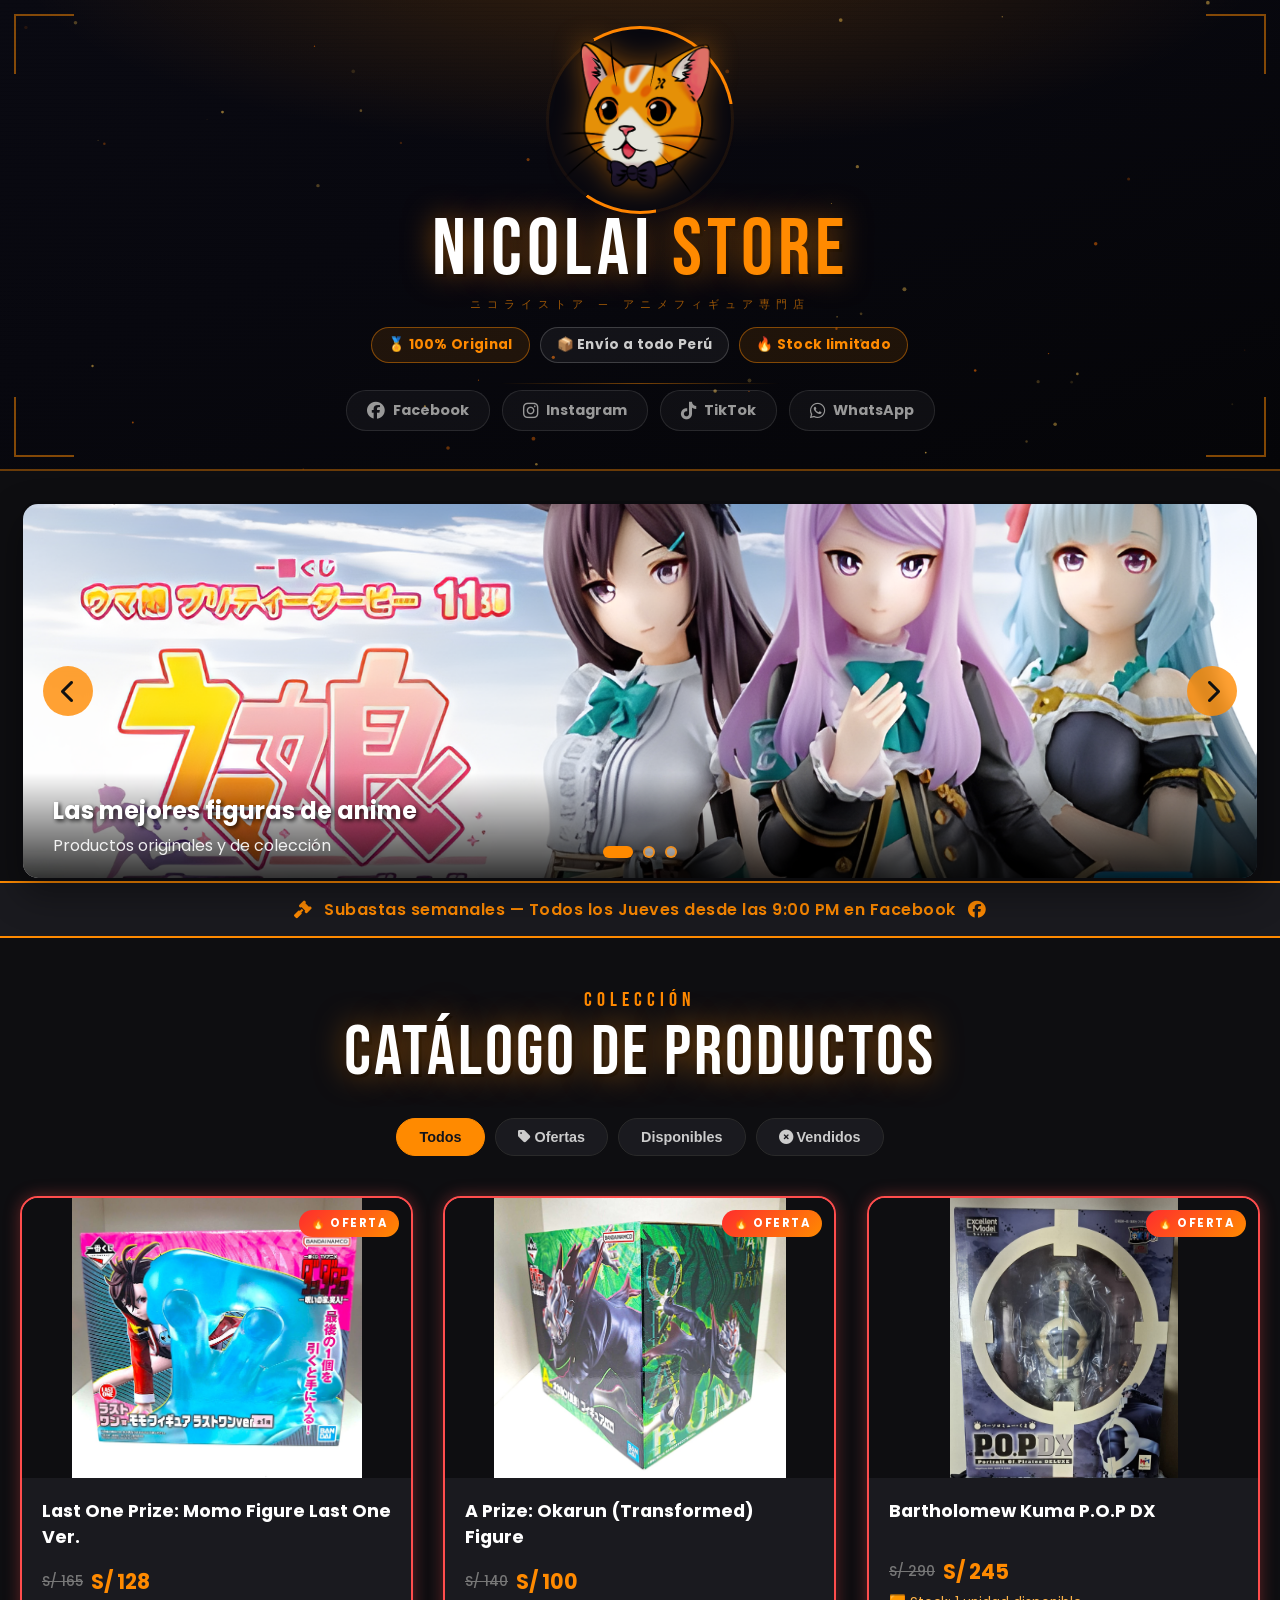
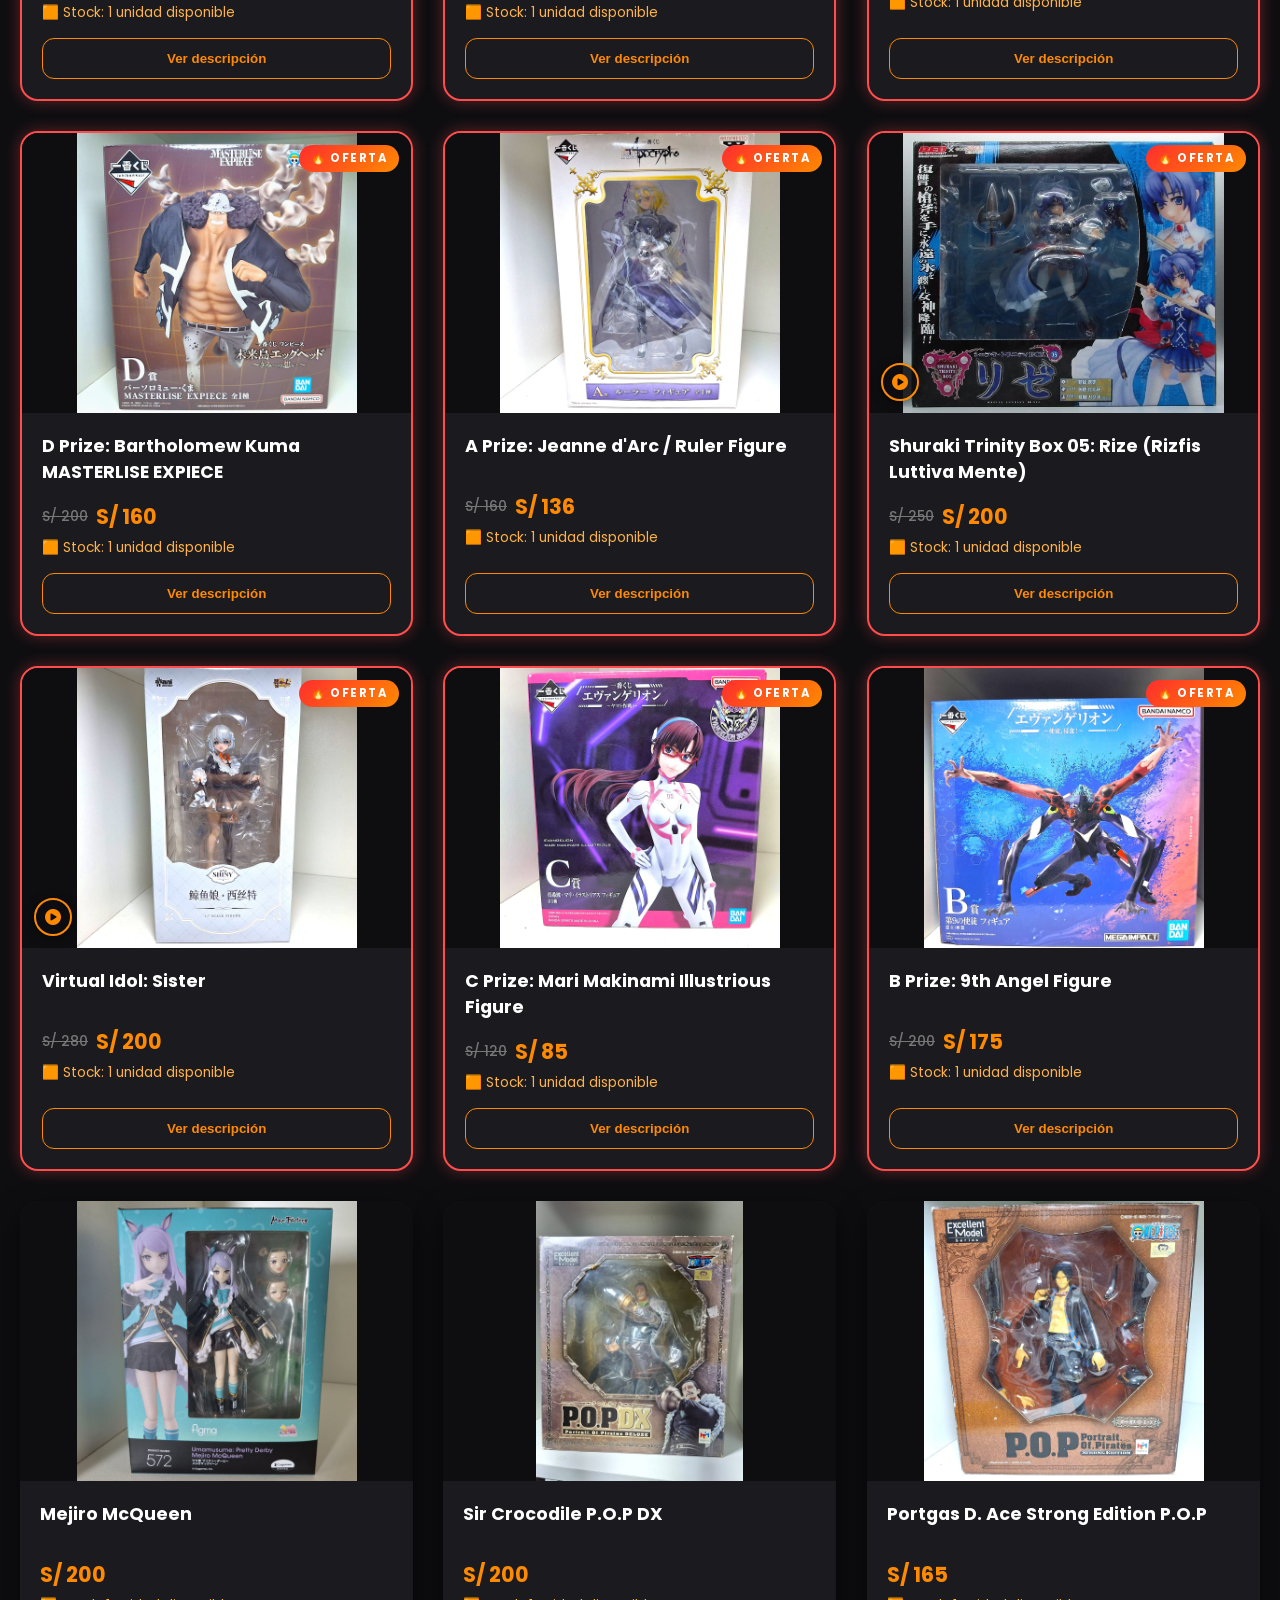
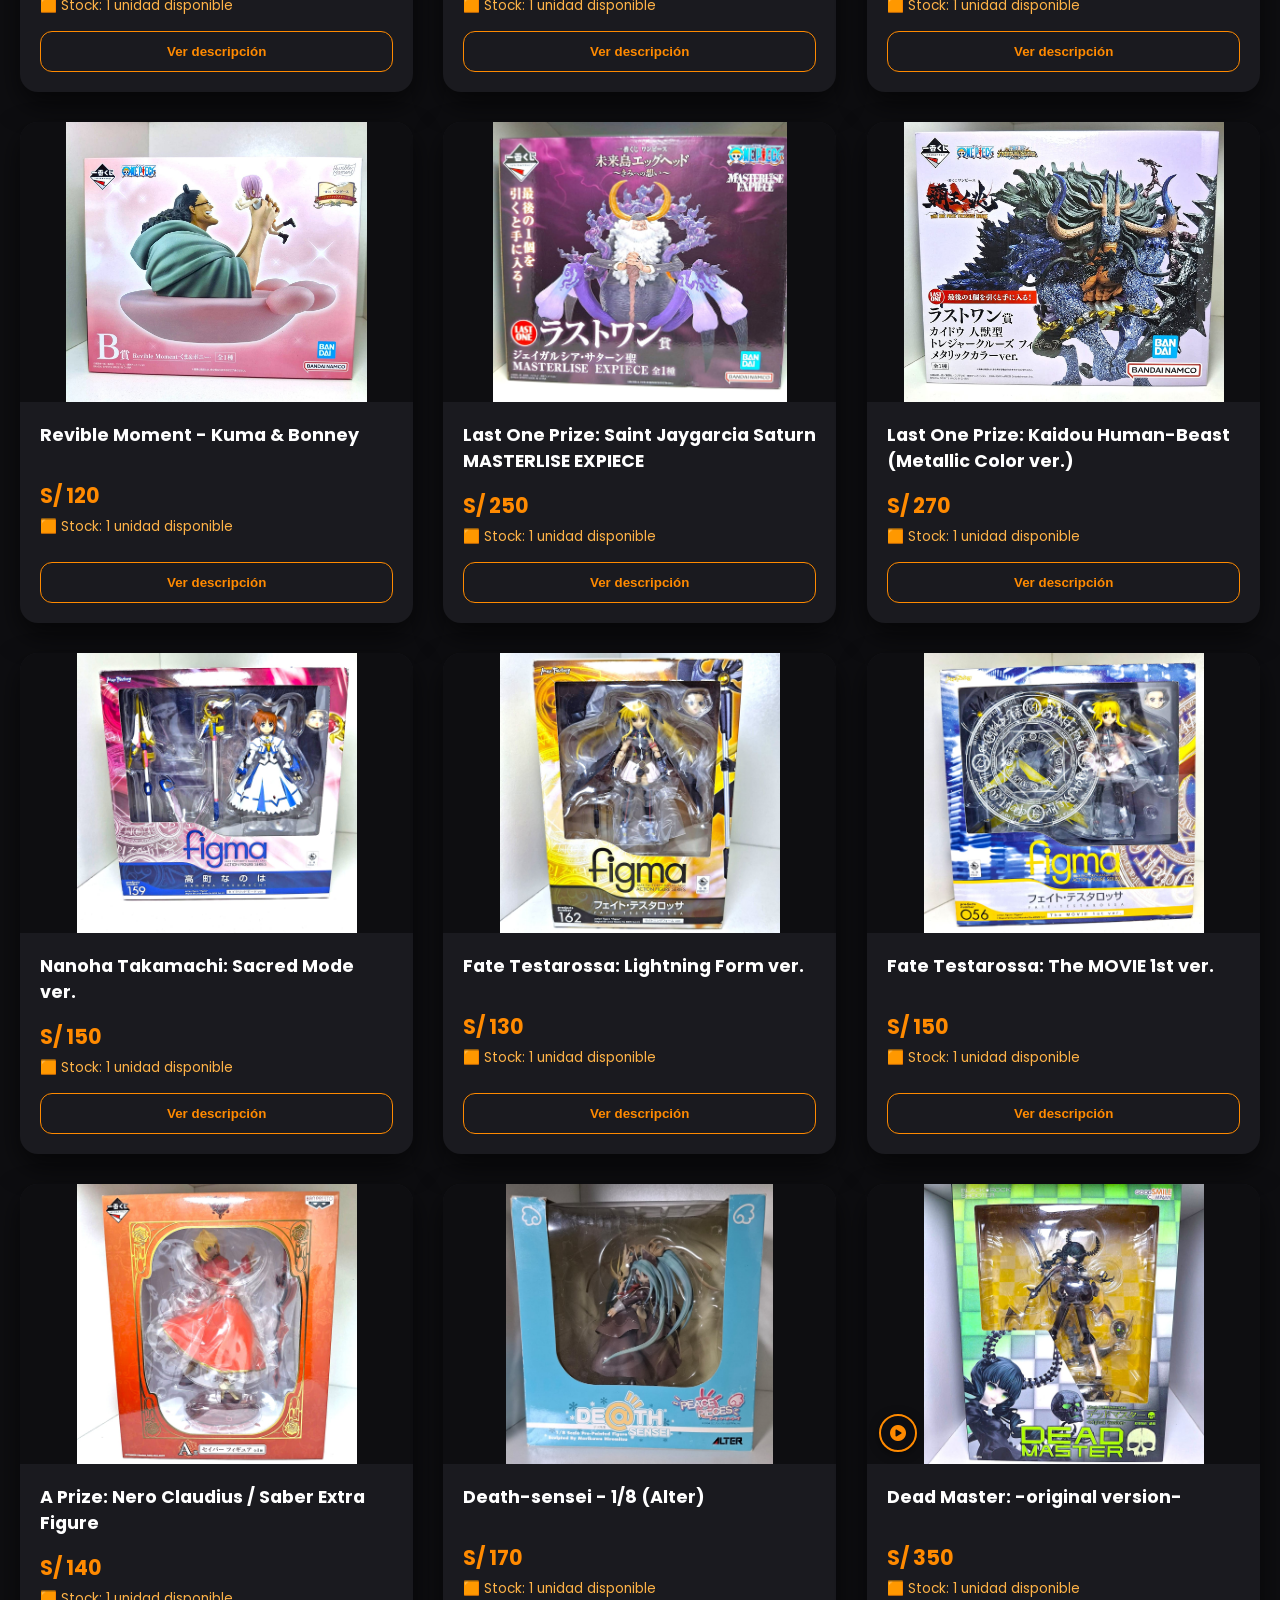
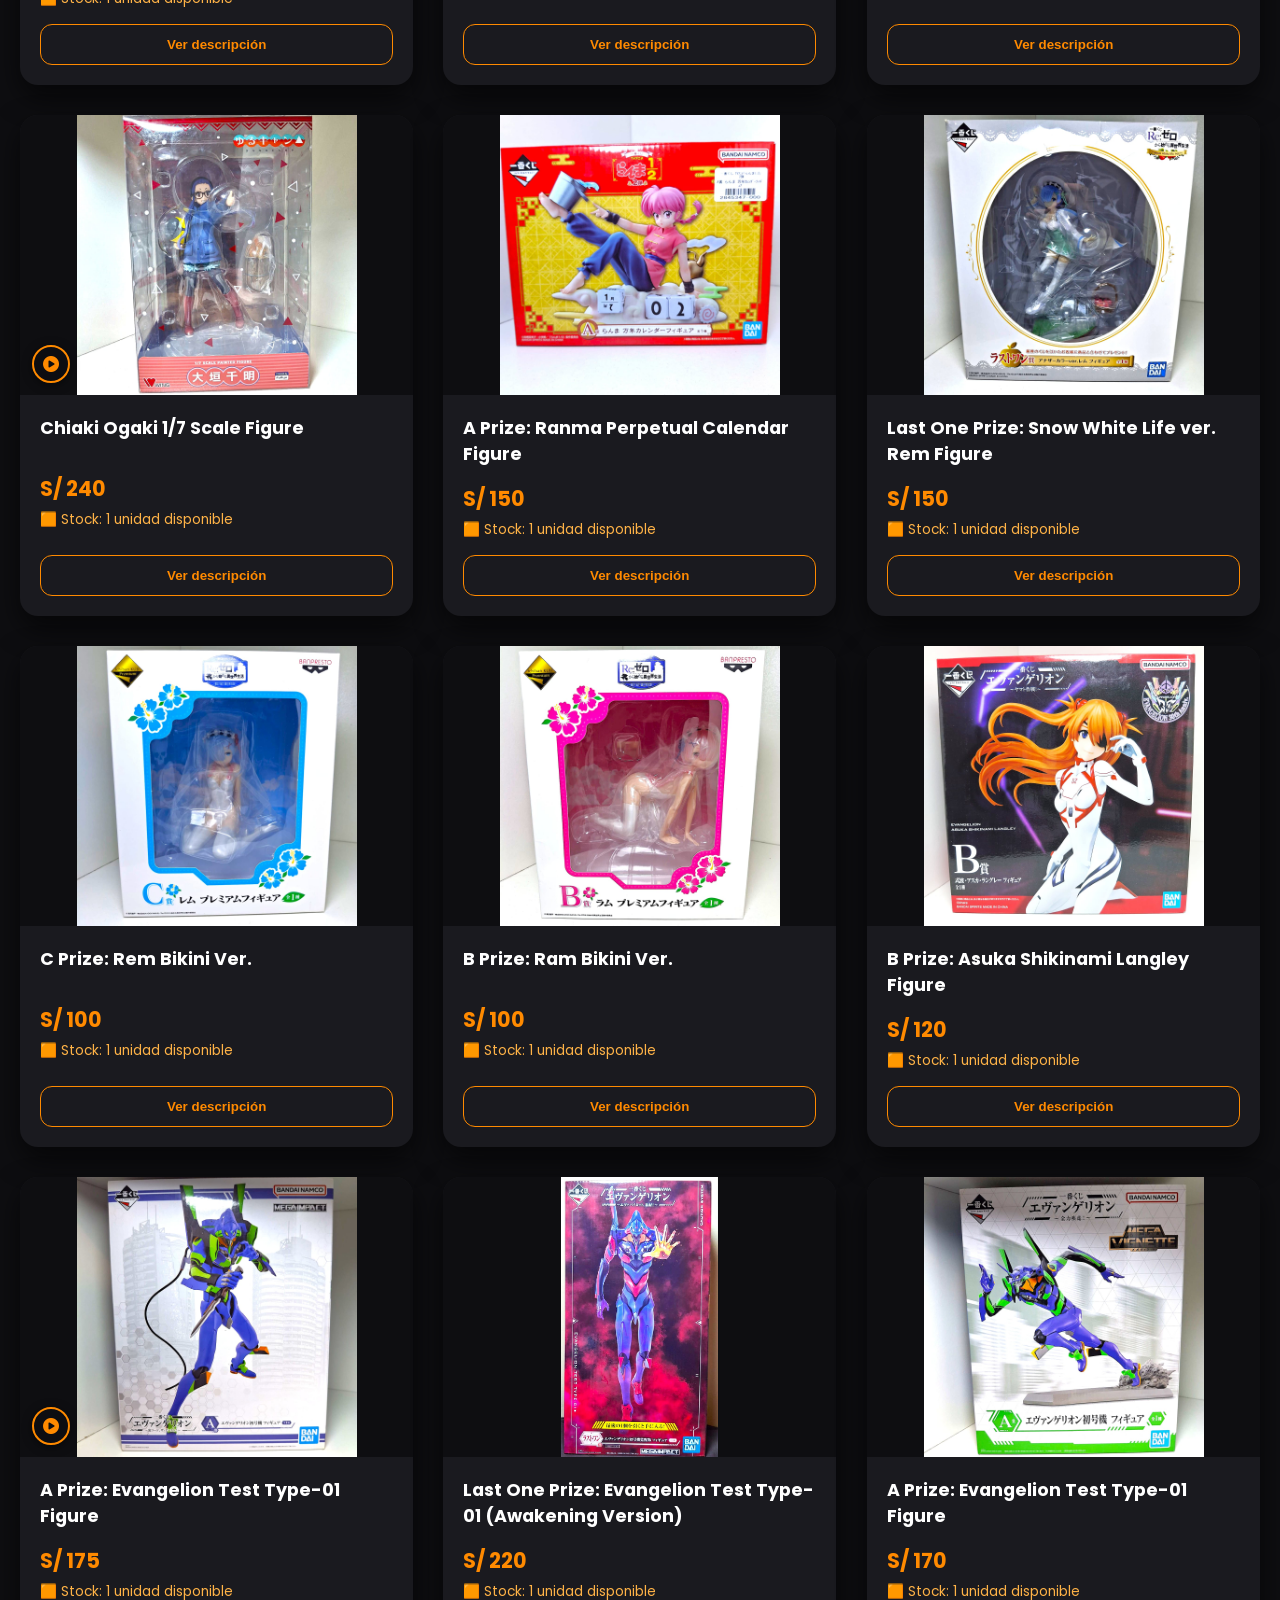
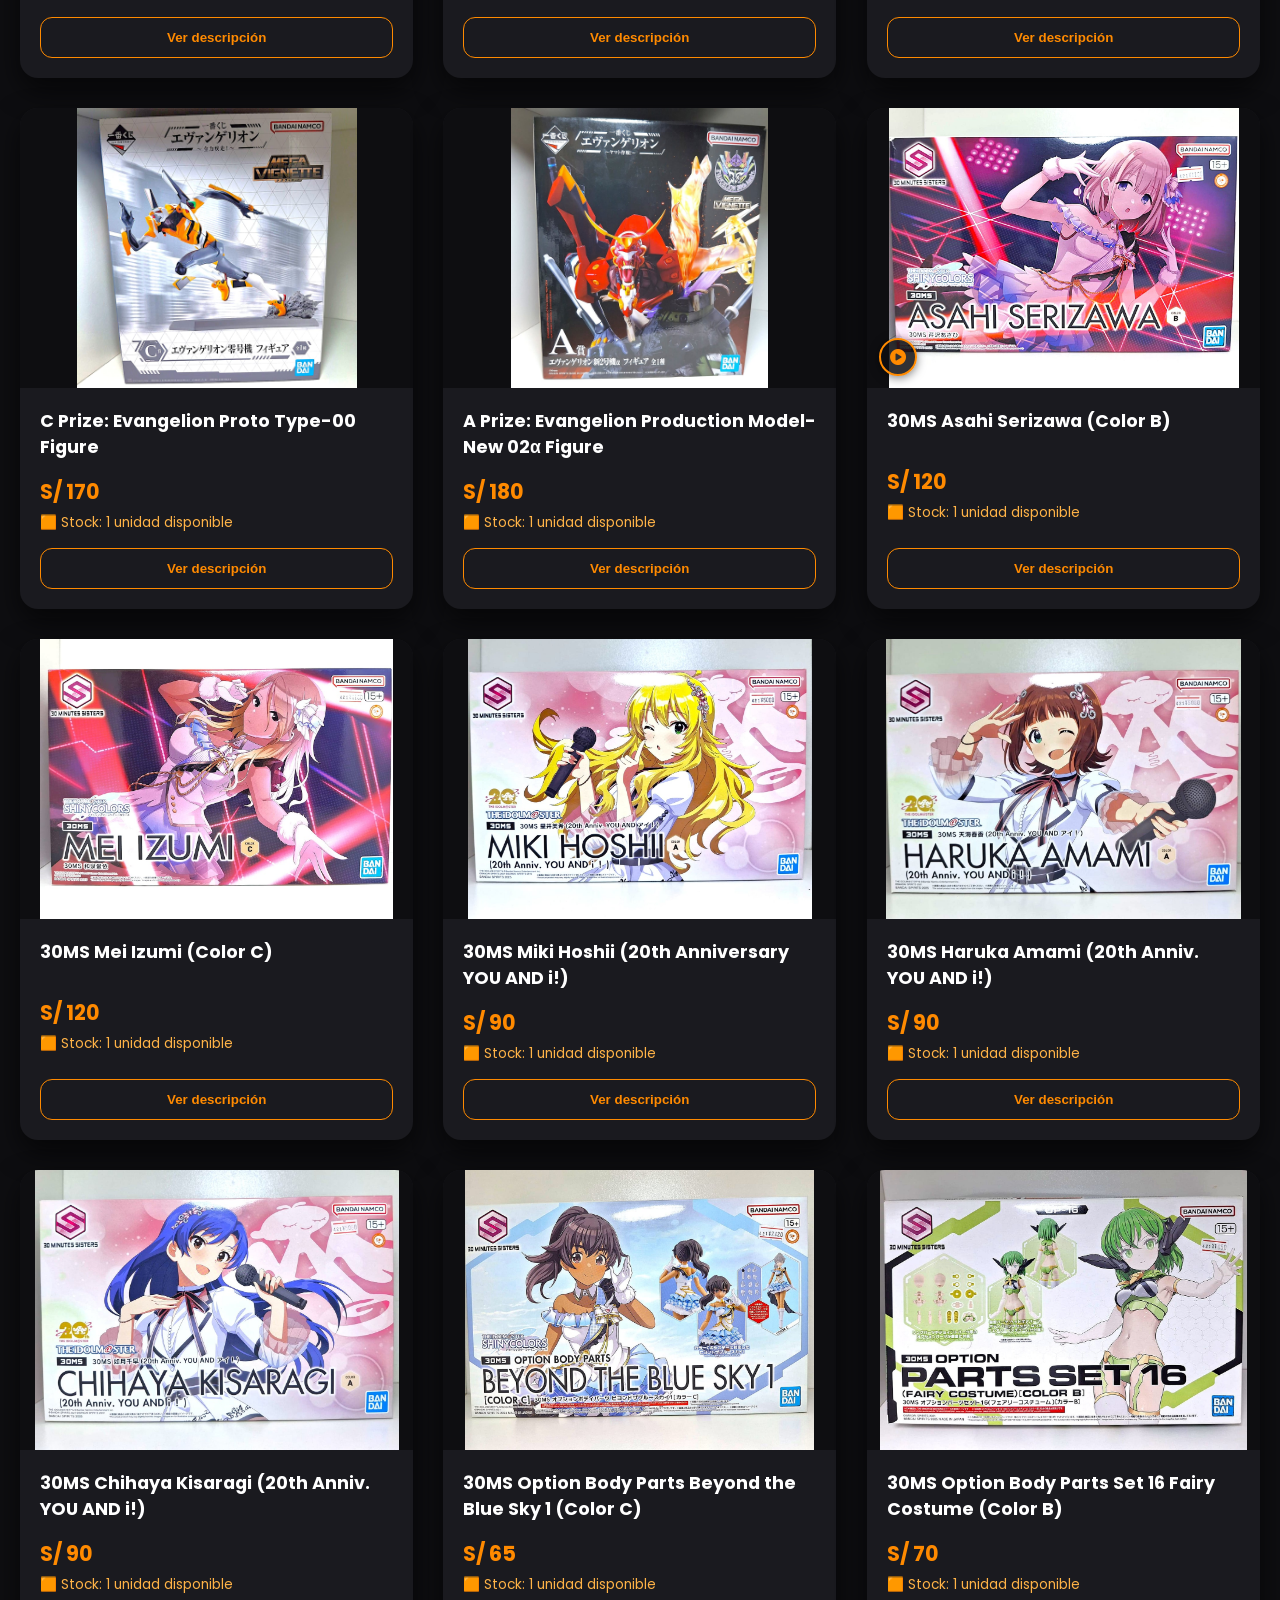
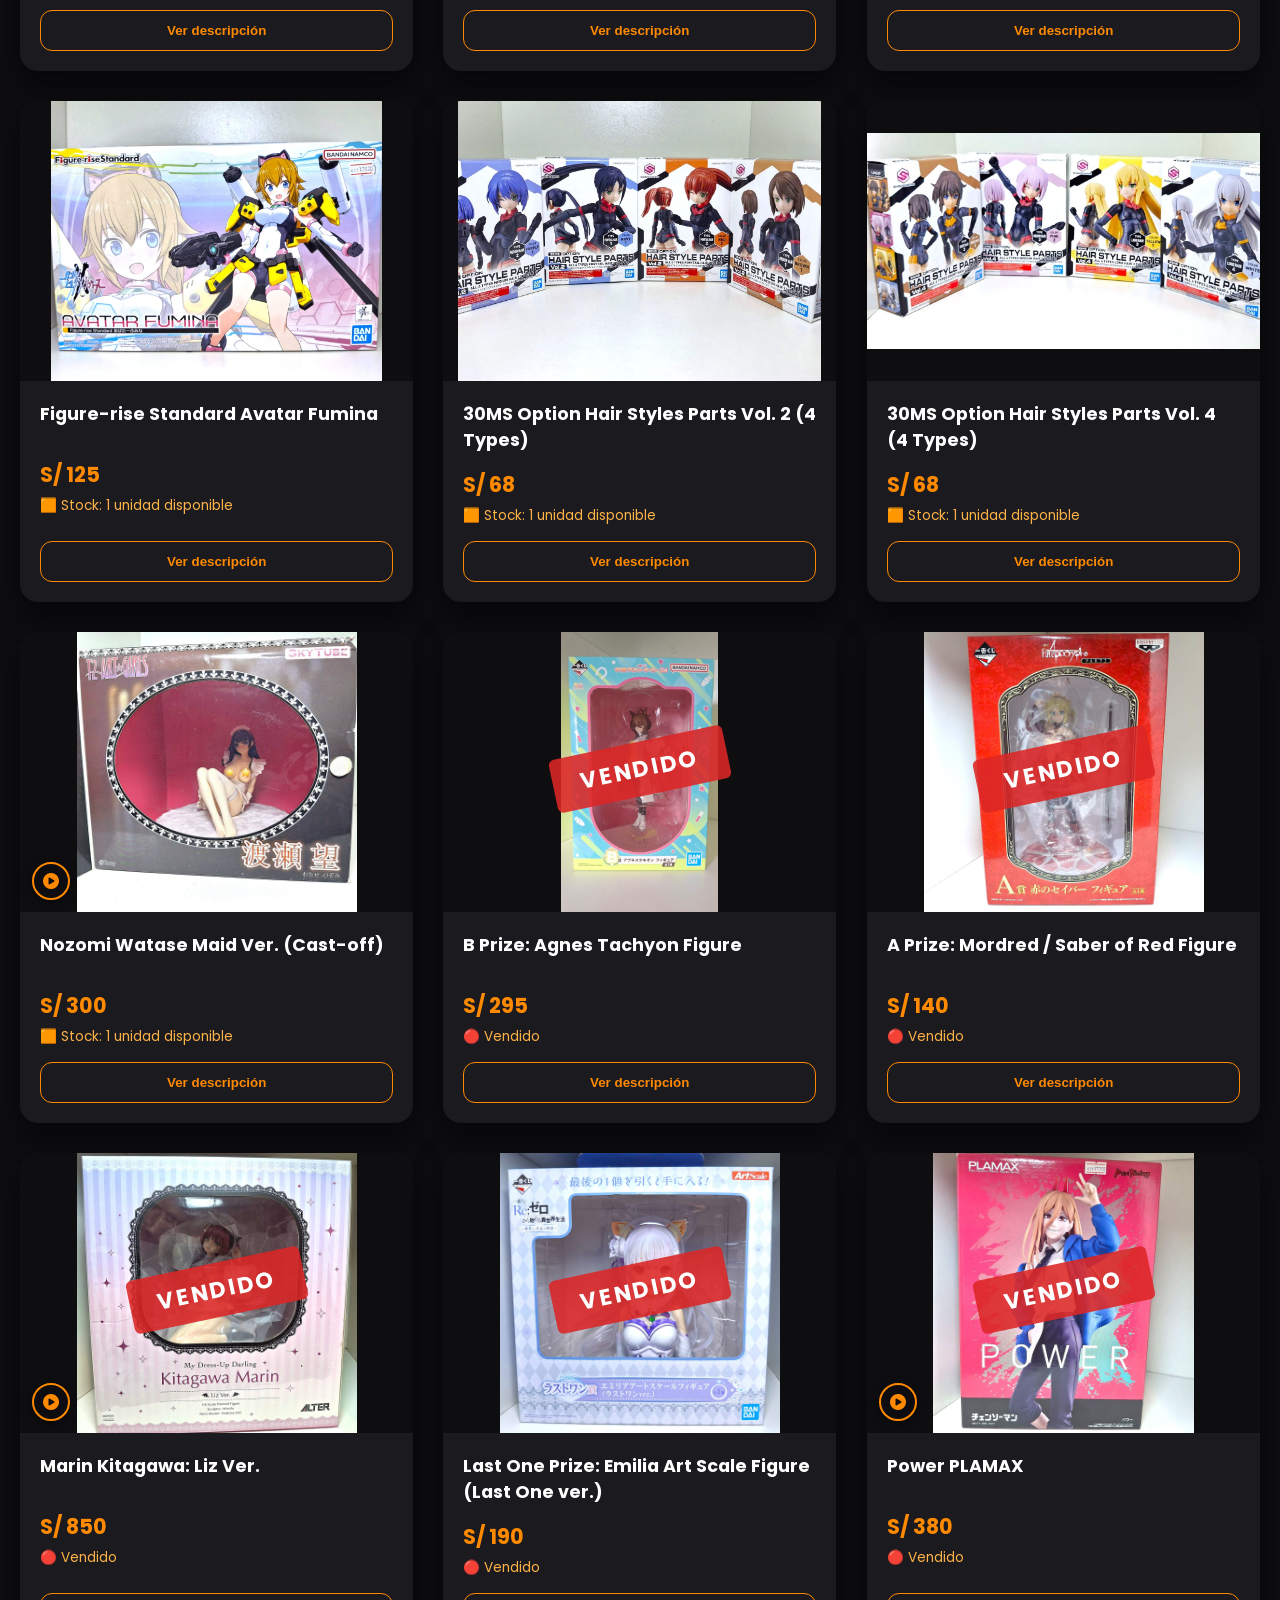
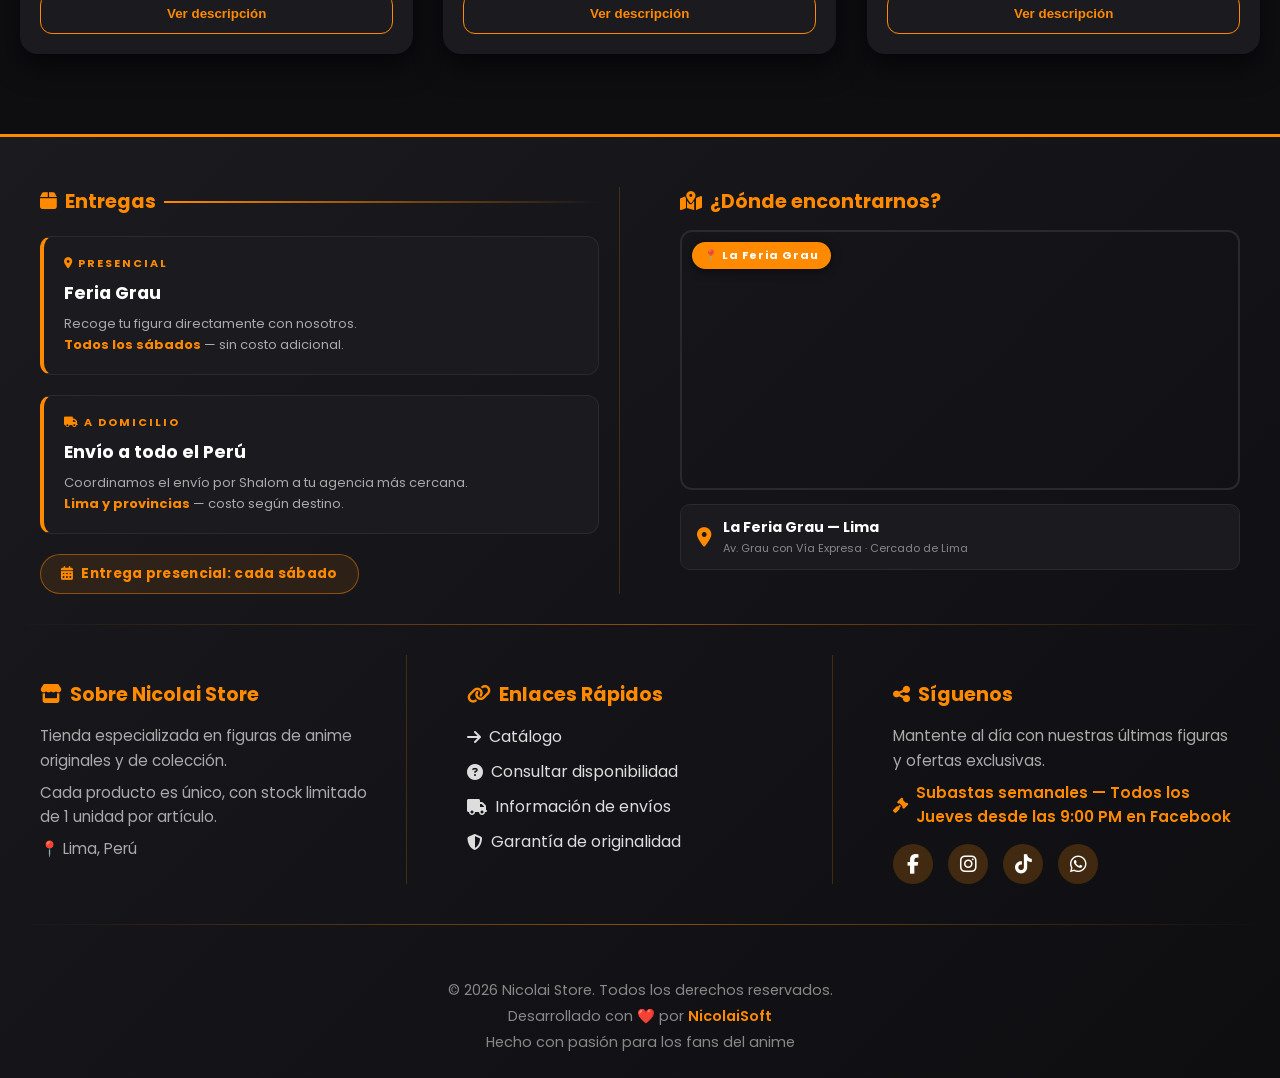
==== commit 335596b6: "Marcar vendido Mordred/Saber of Red y ajustar precio de Virtual Idol Sister Co-Authored-By: Claude S" ====
--- a/index.html
+++ b/index.html
@@ -591,7 +591,7 @@
       <div class="card-body">
         <h3>A Prize: Mordred / Saber of Red Figure</h3>
         <div class="price">S/ 140</div>
-        <div class="stock">🟧 Stock: 1 unidad disponible</div>
+        <div class="stock">🔴 Vendido</div>
         <div class="btn-group">
           <button class="btn btn-desc" onclick="openModal(this)">Ver descripción</button>
         </div>
@@ -708,7 +708,7 @@
       </div>
       <div class="card-body">
         <h3>Virtual Idol: Sister</h3>
-        <div class="price price--offer" data-original="S/ 280">S/ 220</div>
+        <div class="price price--offer" data-original="S/ 280">S/ 200</div>
         <div class="stock">🟧 Stock: 1 unidad disponible</div>
         <div class="btn-group">
           <button class="btn btn-desc" onclick="openModal(this)">Ver descripción</button>
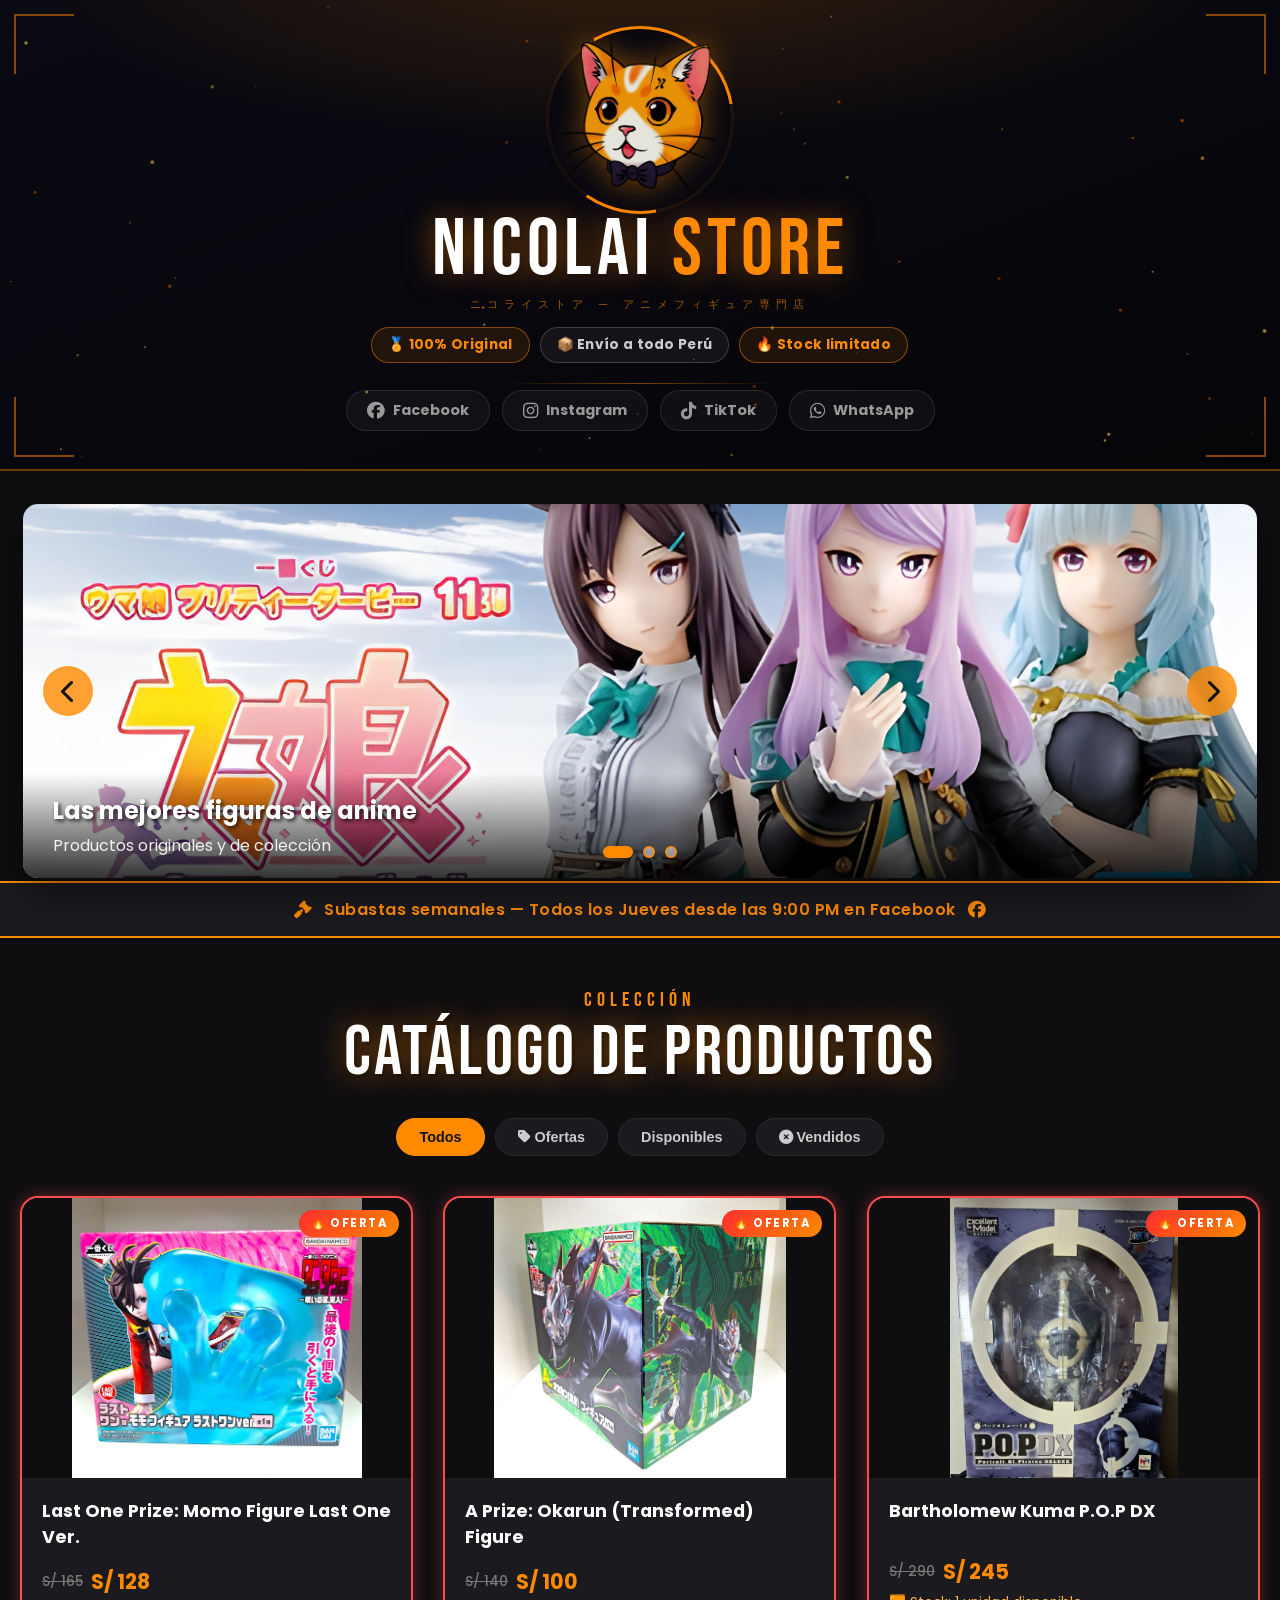
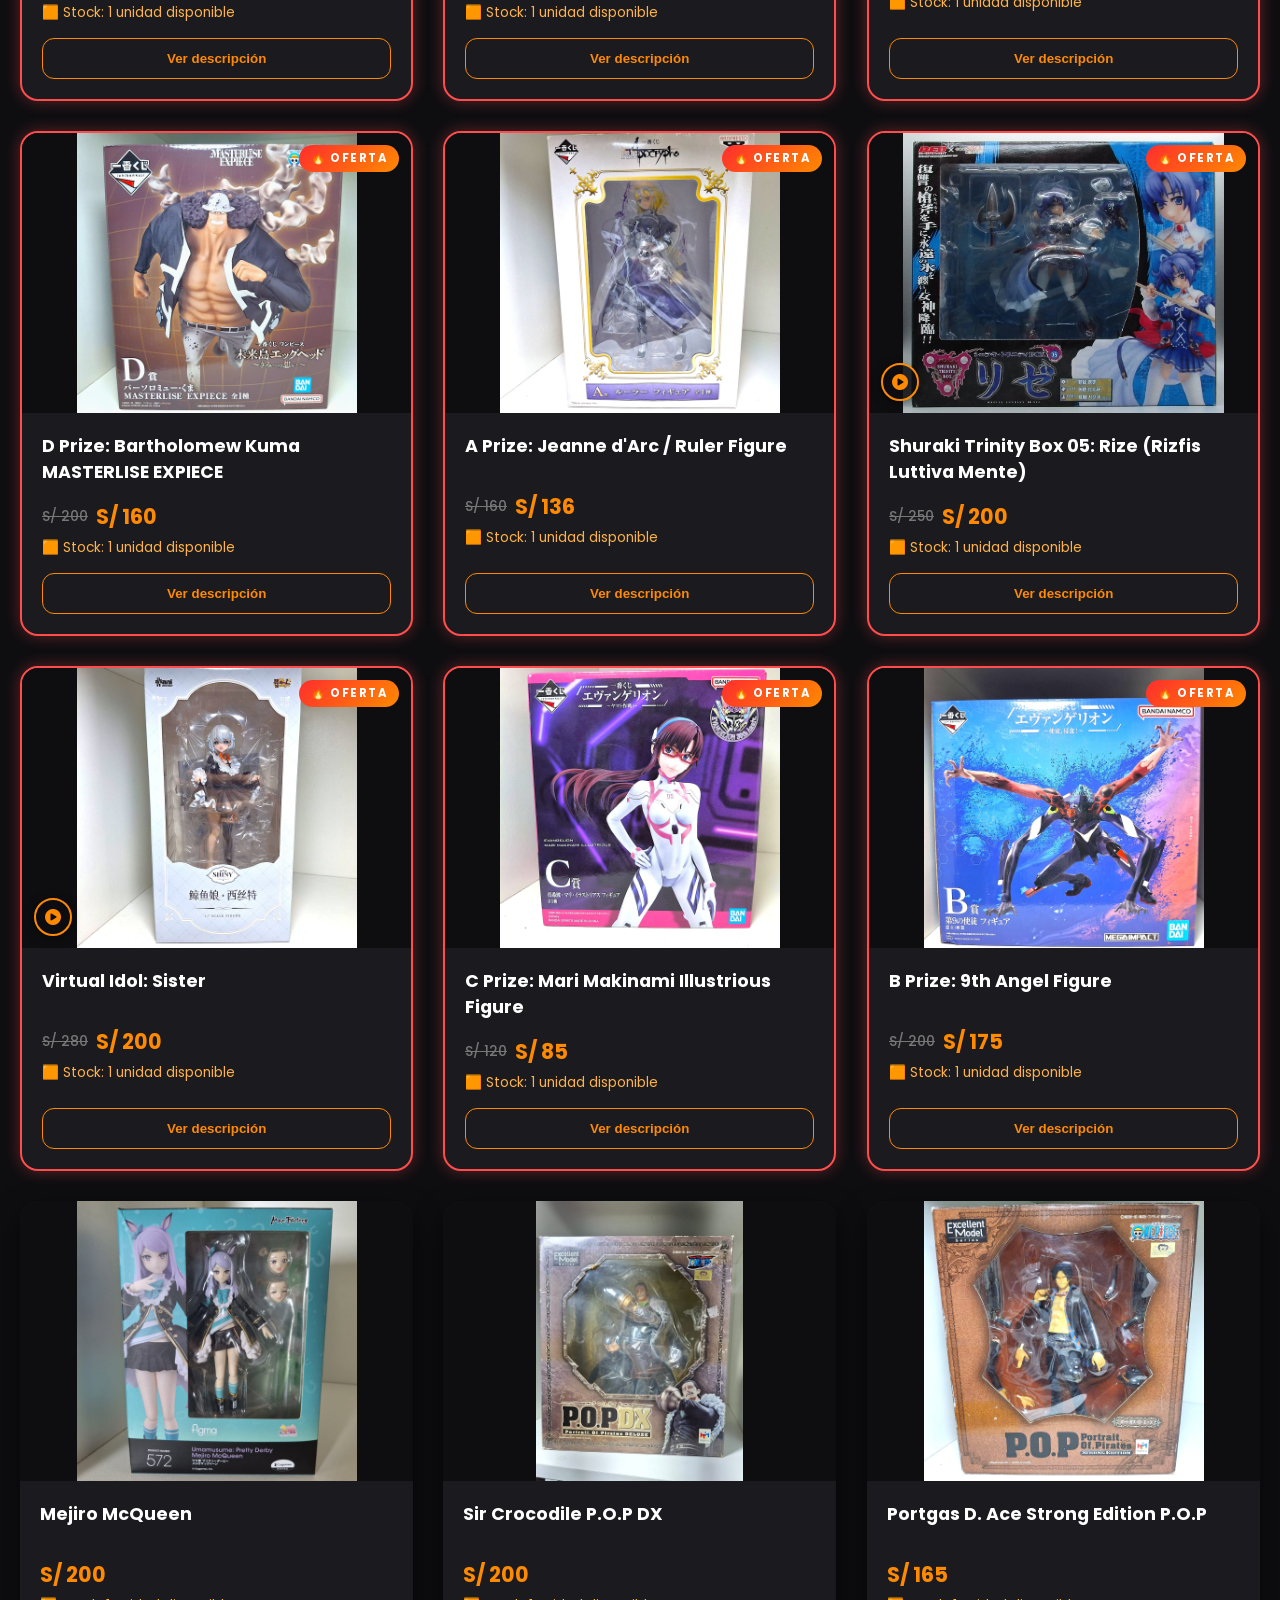
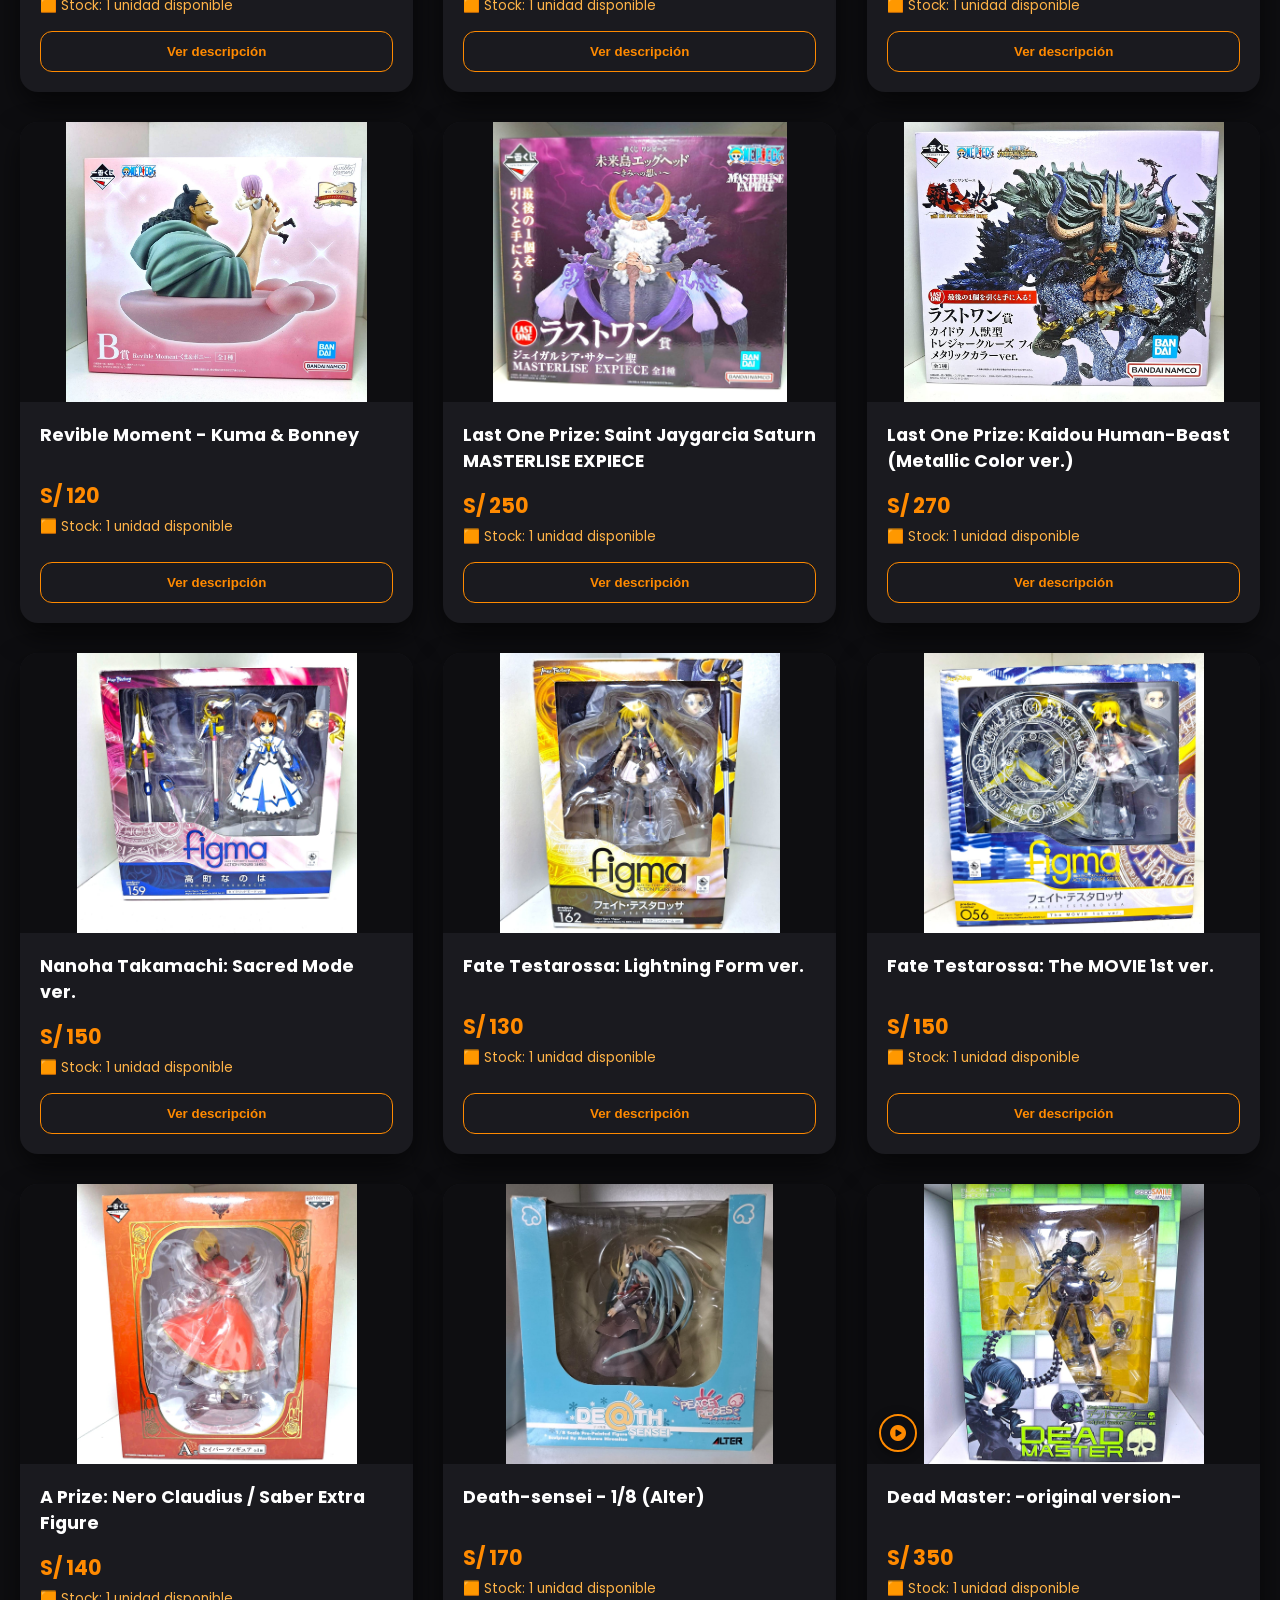
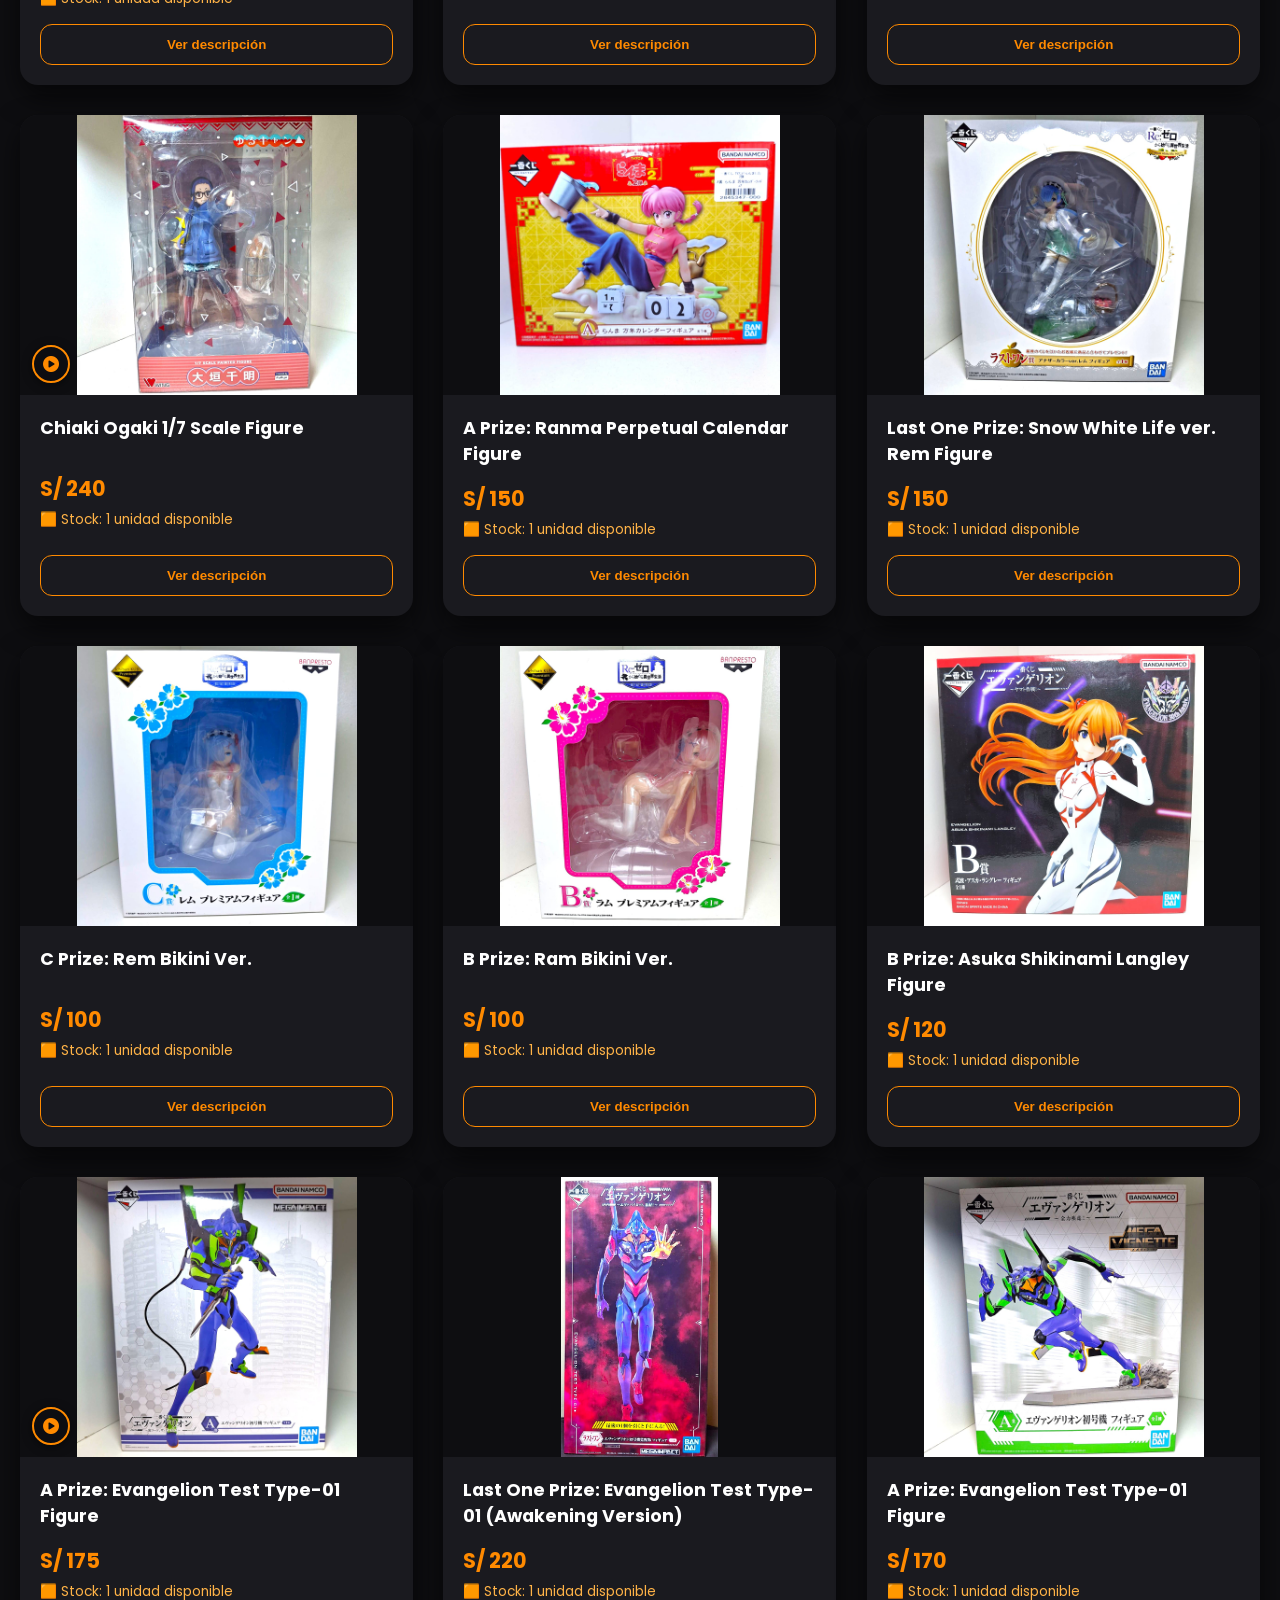
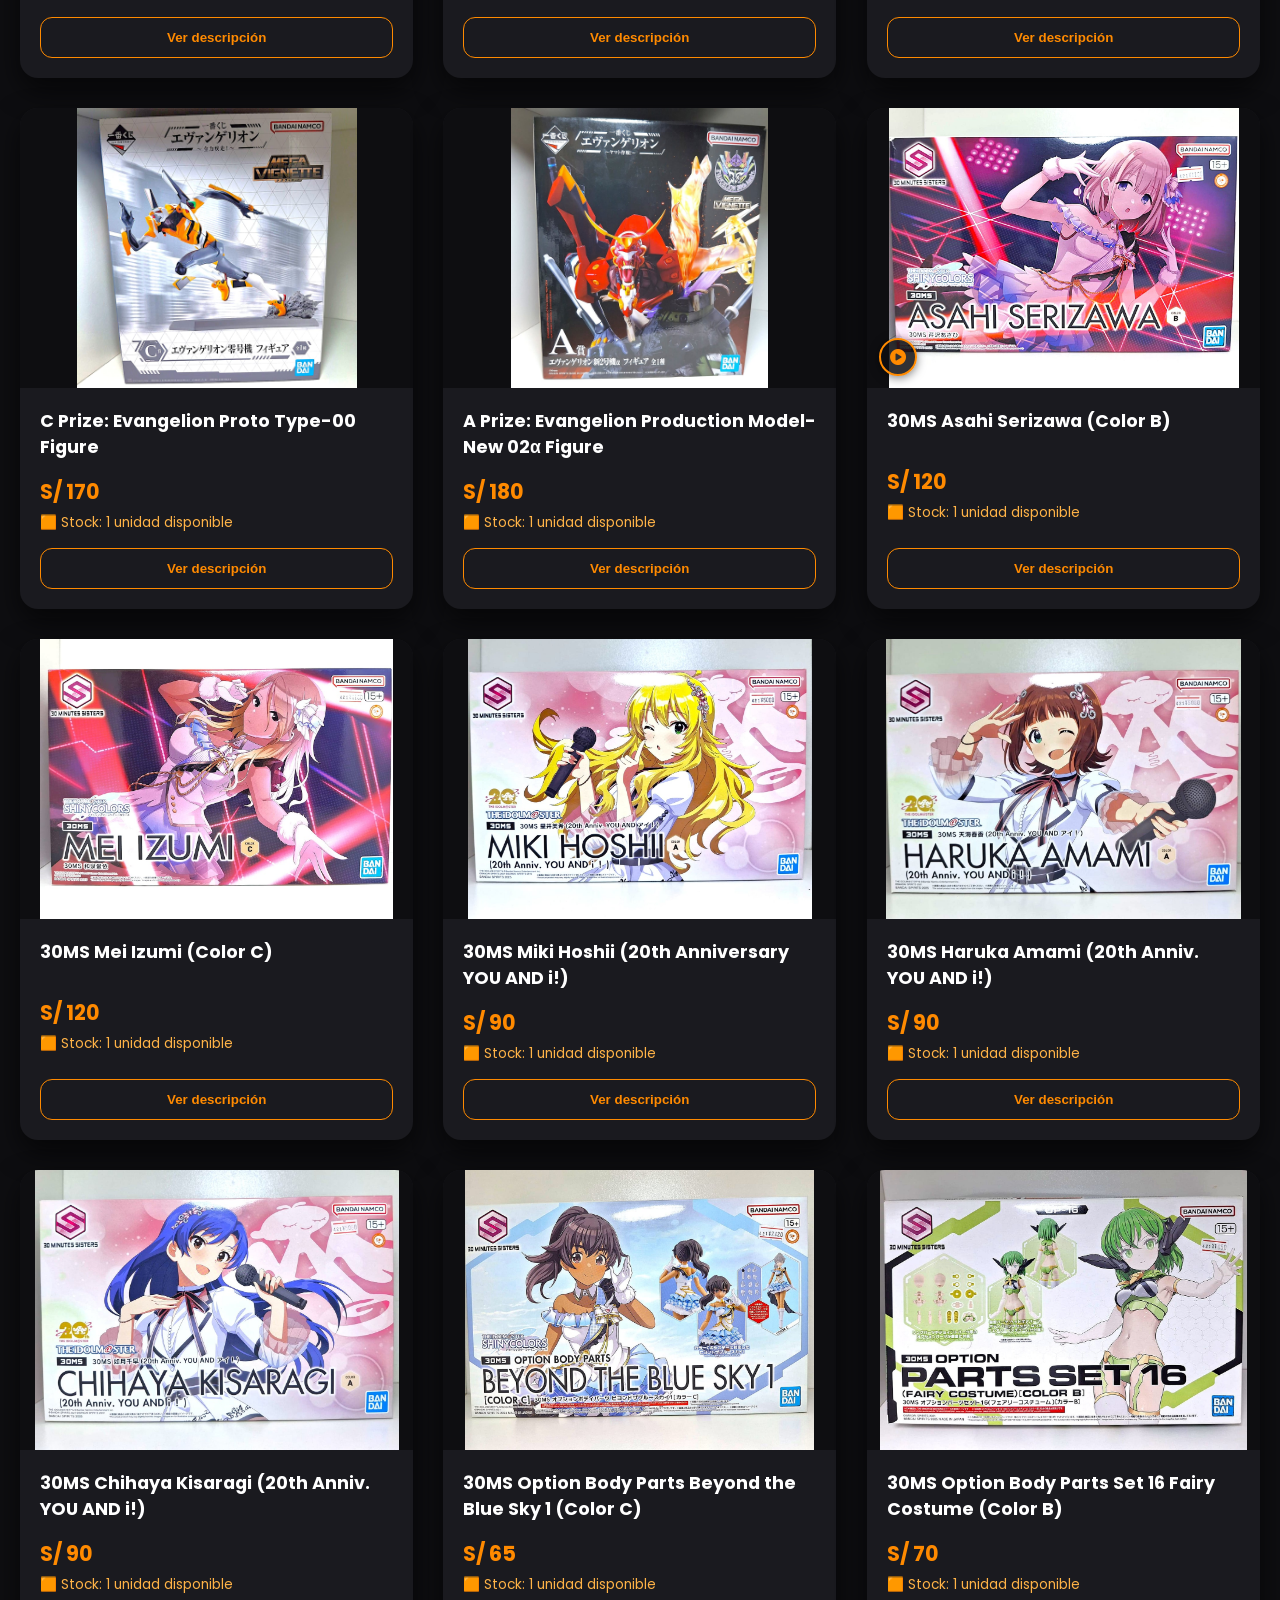
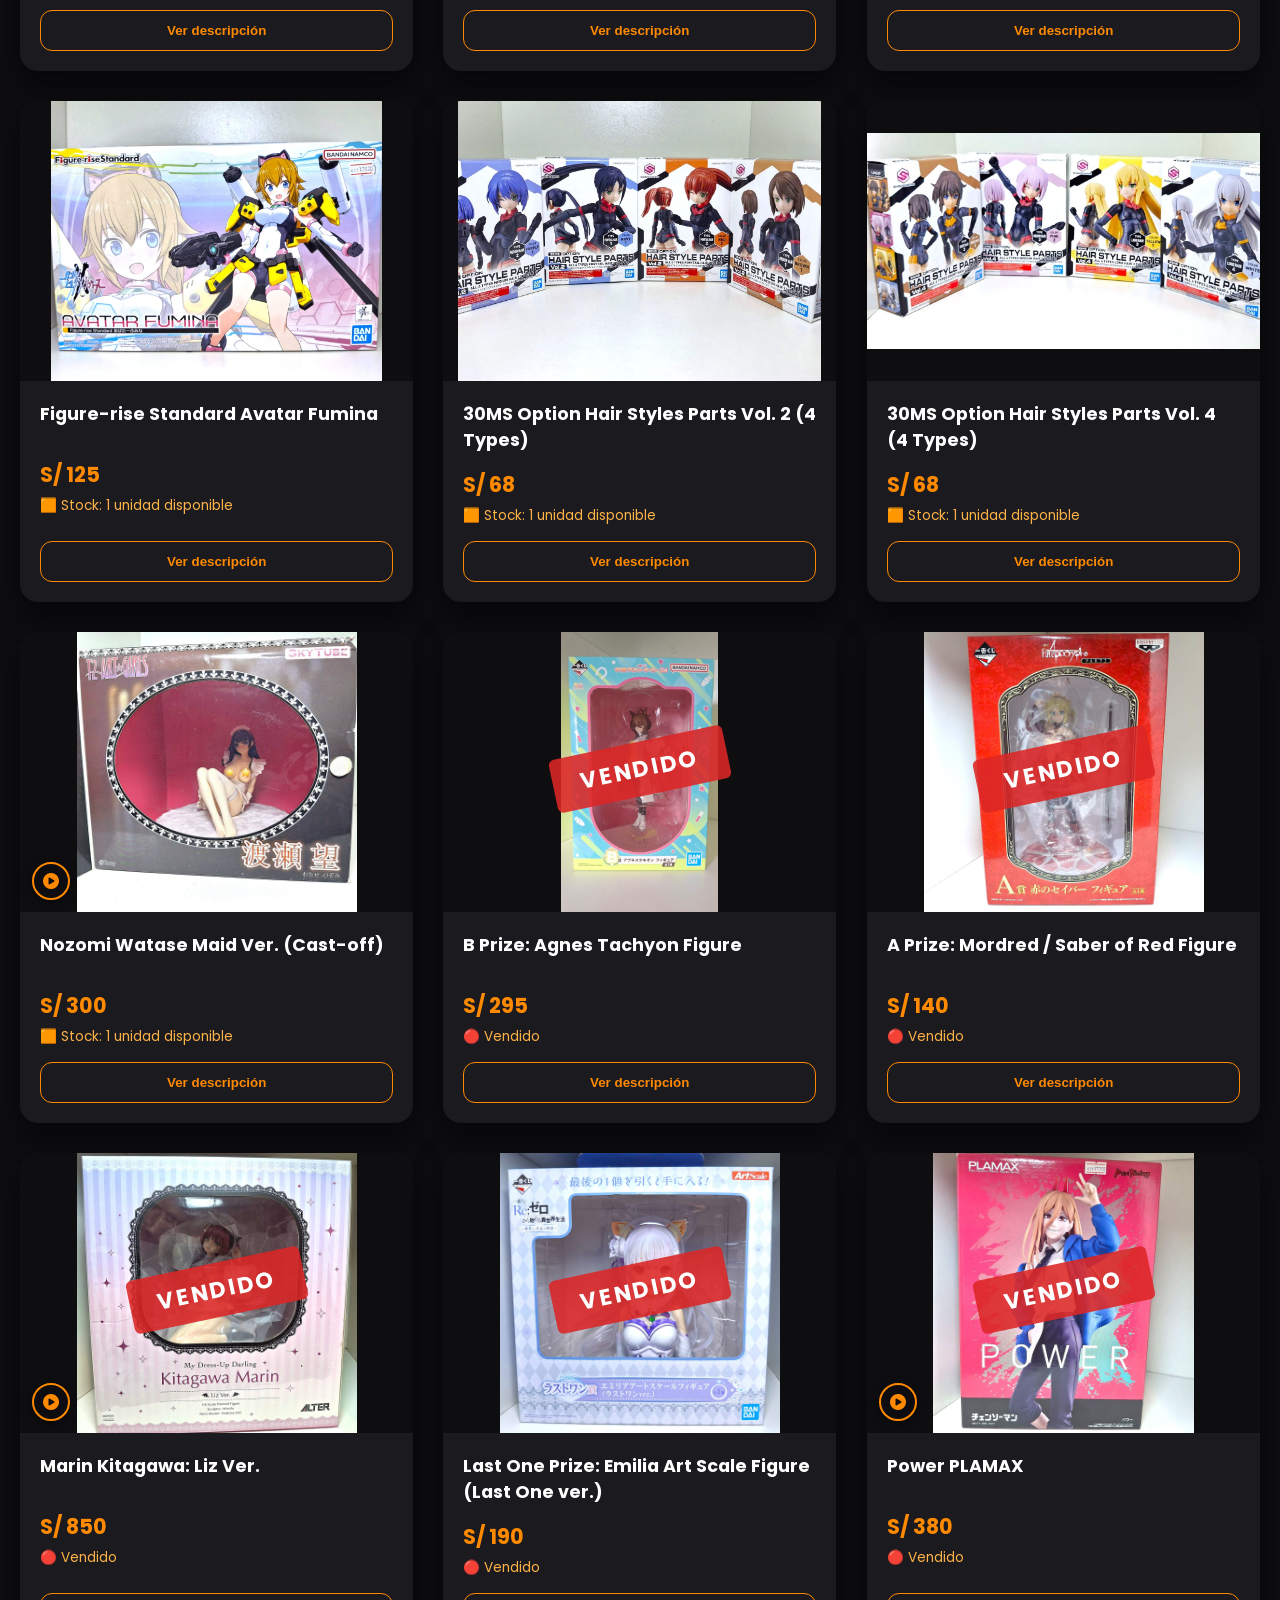
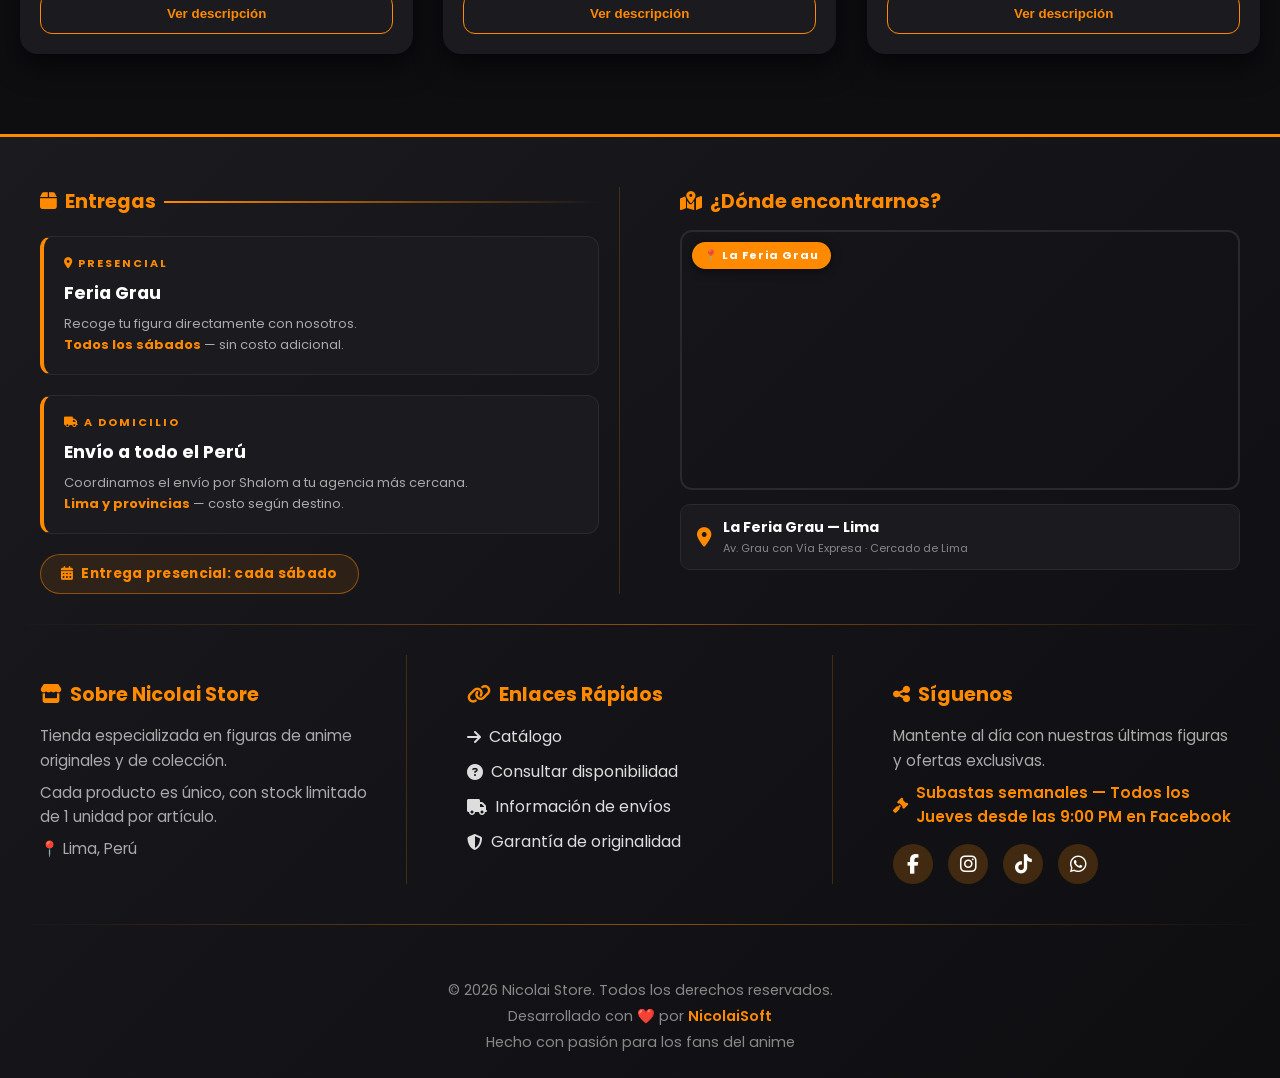
==== commit b3dcb18b: "Quitar miniatura genérica rota de B Prize 9th Angel Figure Co-Authored-By: Claude Sonnet 4.6 <norepl" ====
--- a/index.html
+++ b/index.html
@@ -1020,7 +1020,7 @@
 
     <!-- Producto 35: B Prize: 9th Angel Figure -->
     <div class="card card--offer"
-         data-thumbnails="images/productos/eva9-back.jpg, images/productos/eva9-2.jpg, https://otakumart.co.nz/cdn/shop/products/om-G96288-5_65edb104-0d8f-4cc5-b80f-b54a6a903ca4.jpg?v=1657149716&width=900"
+         data-thumbnails="images/productos/eva9-back.jpg, images/productos/eva9-2.jpg"
          data-tags="japon"
          data-specs='[
            {"icon":"fas fa-tag",       "label":"Marca",      "value":"Ichiban Kuji"},
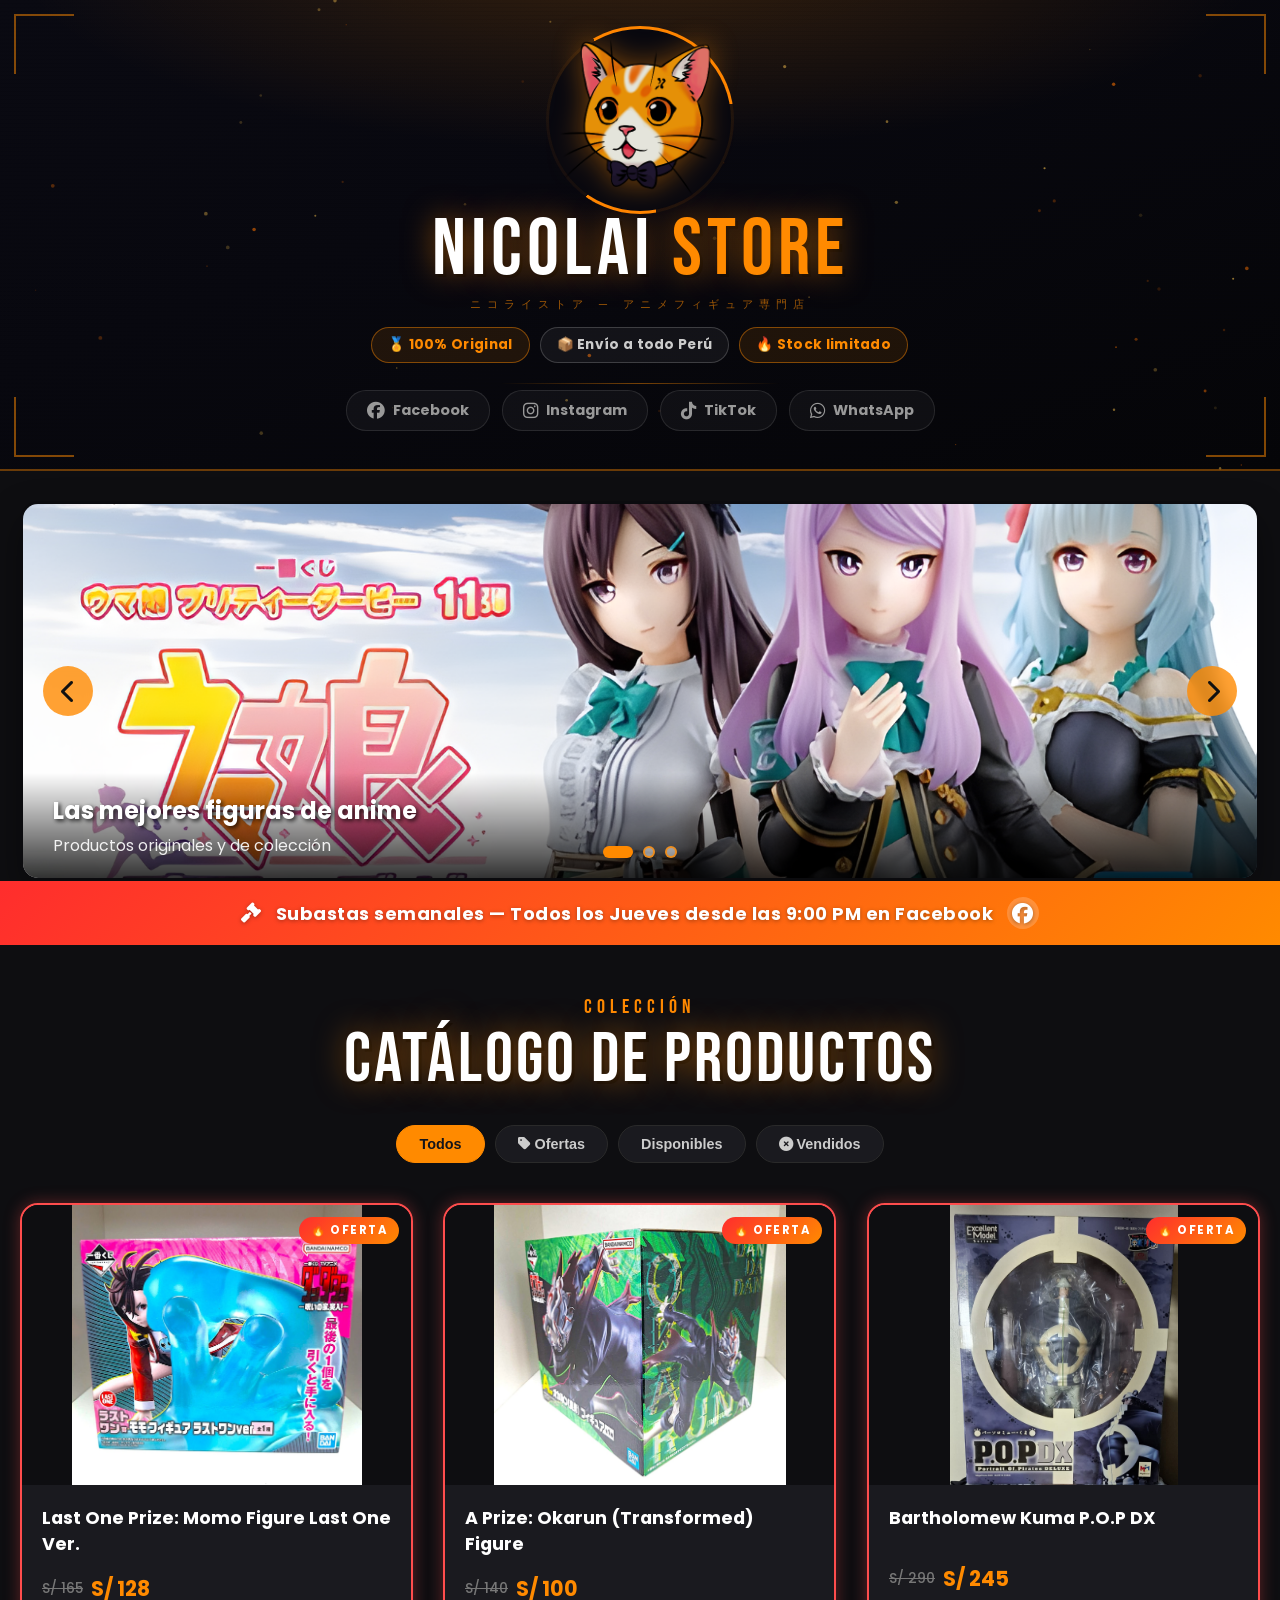
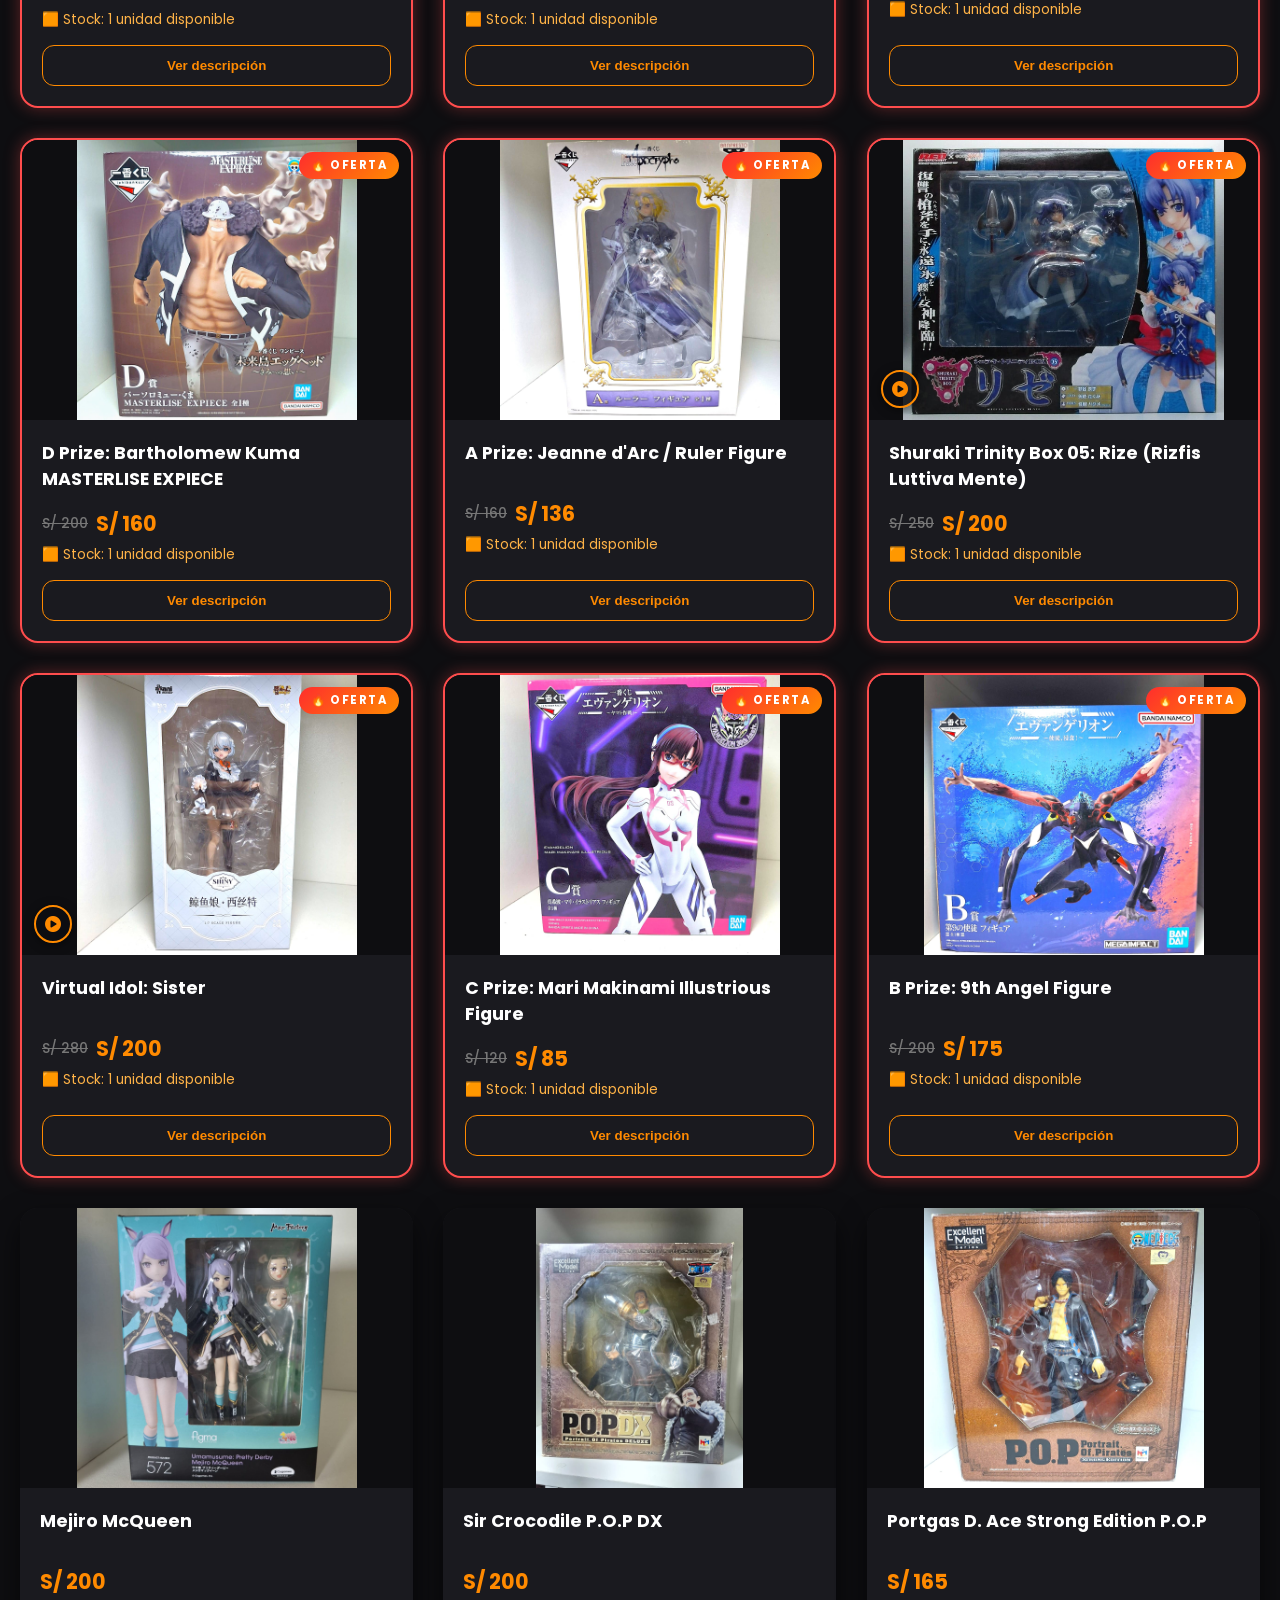
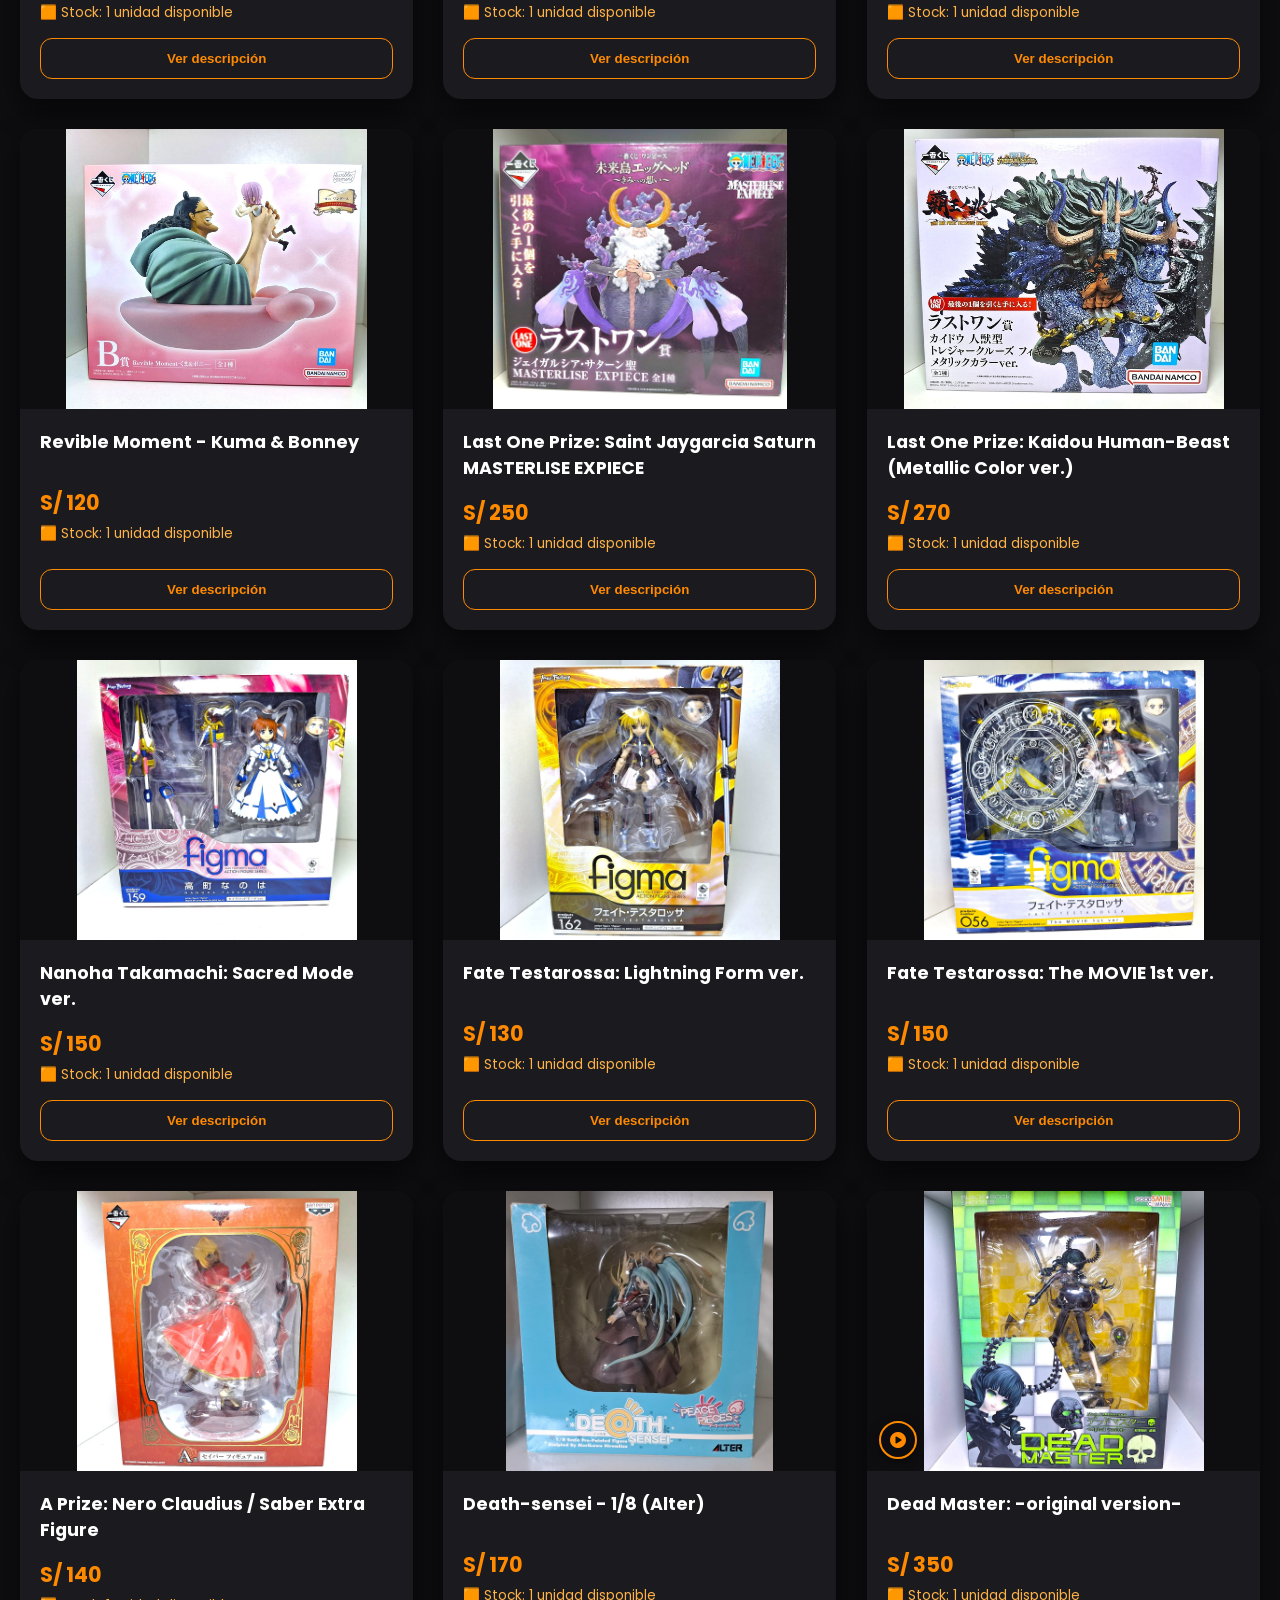
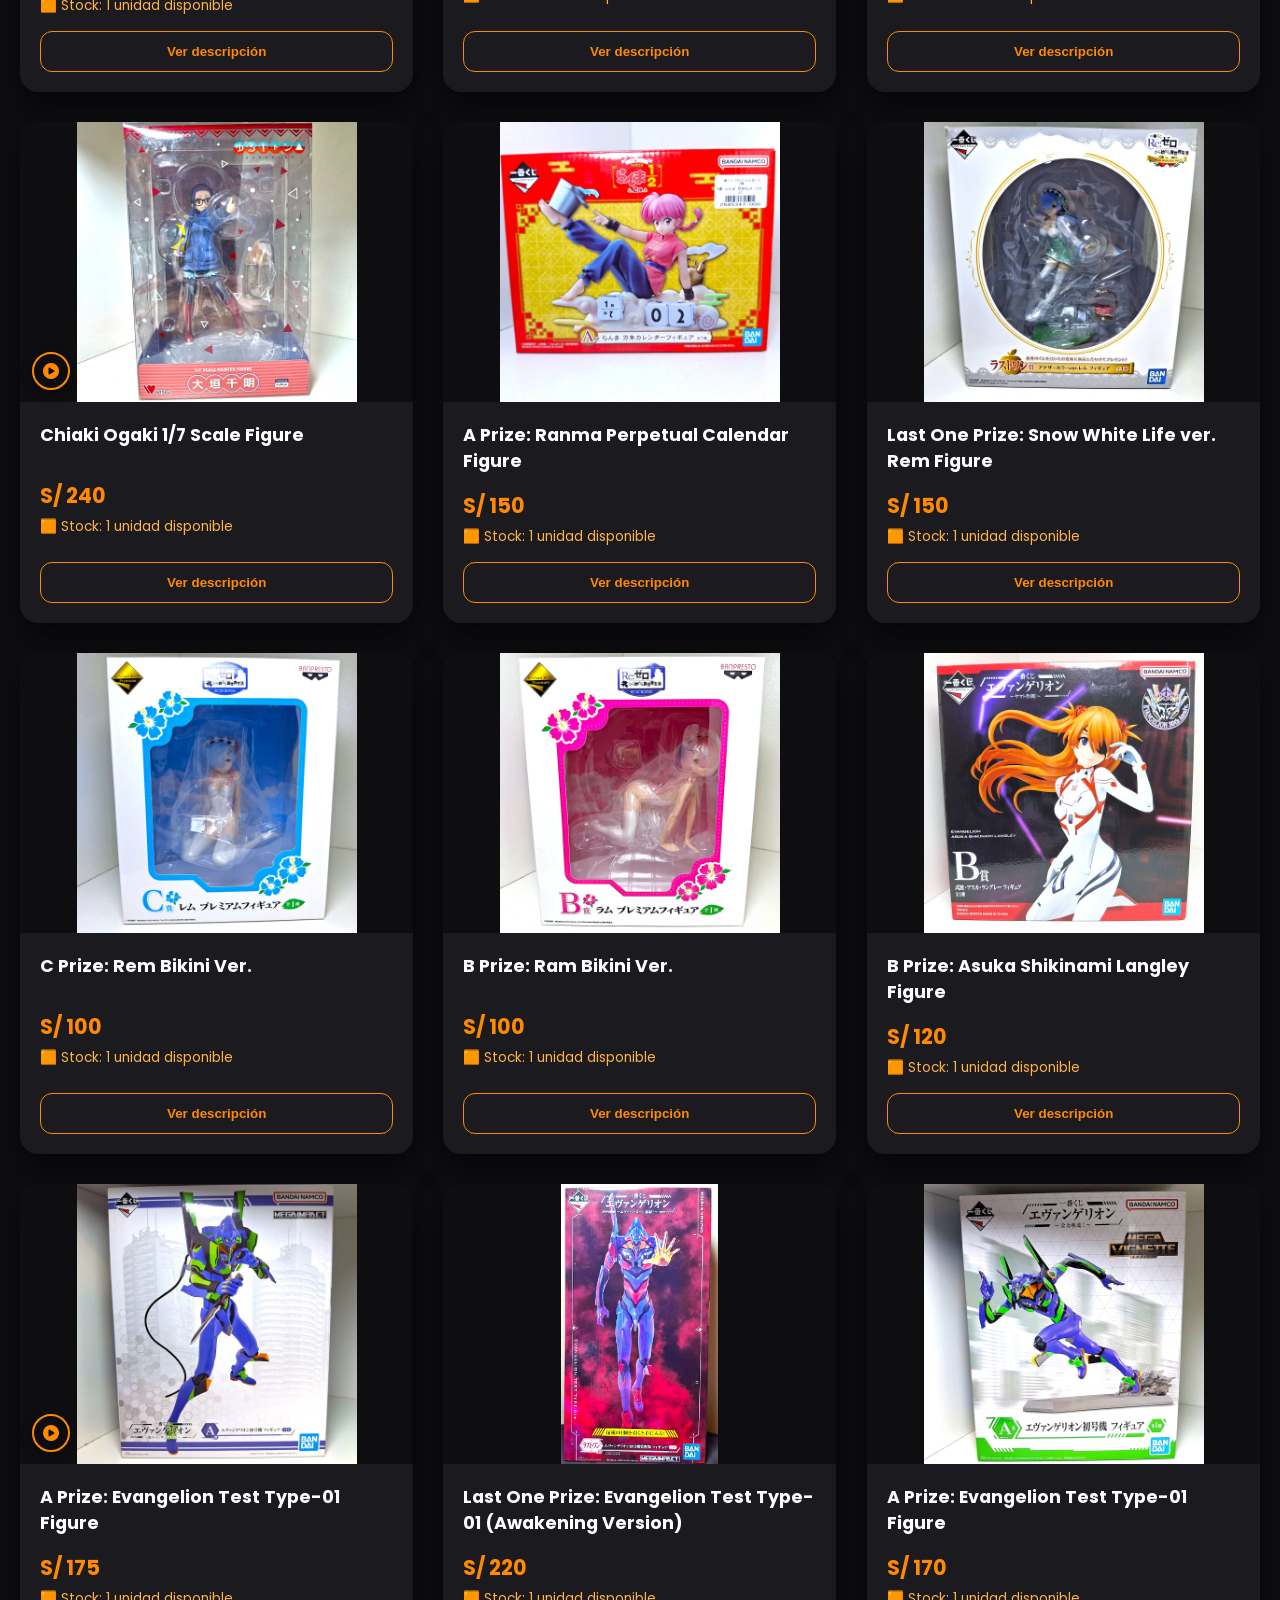
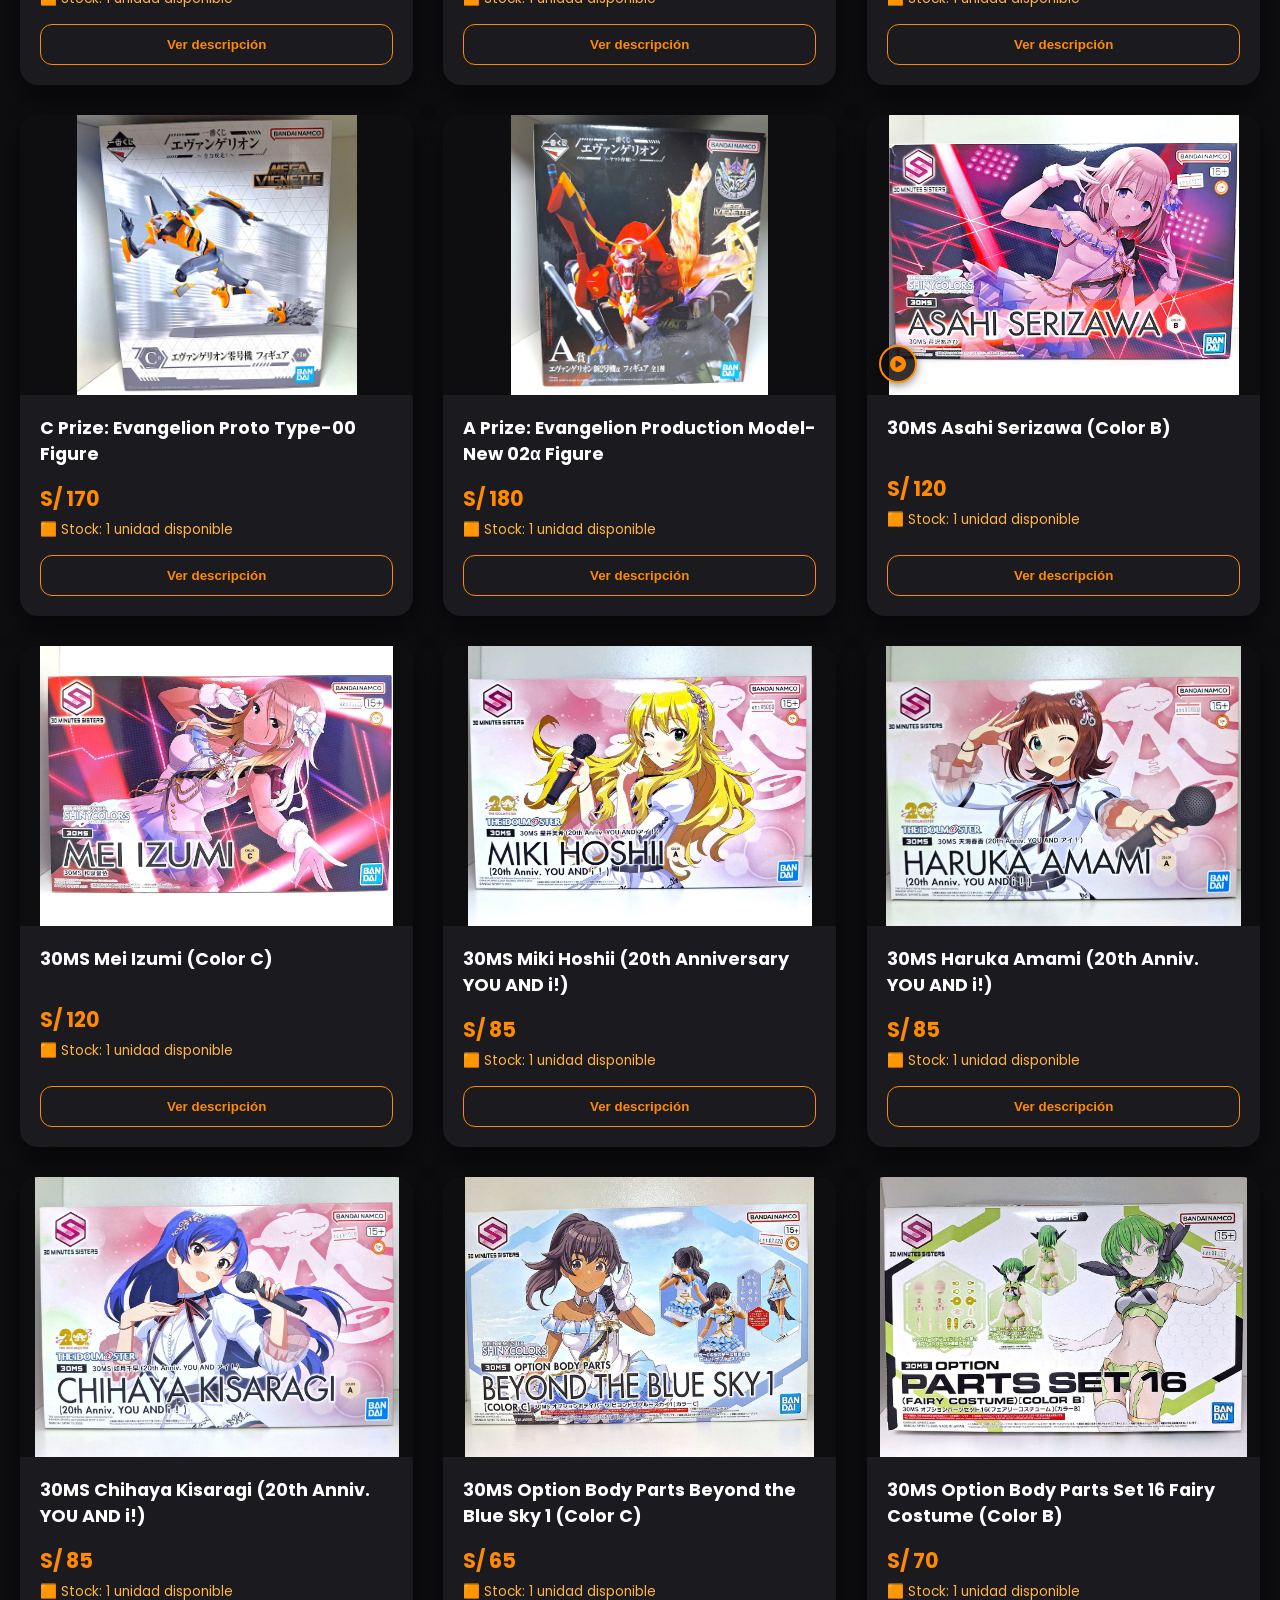
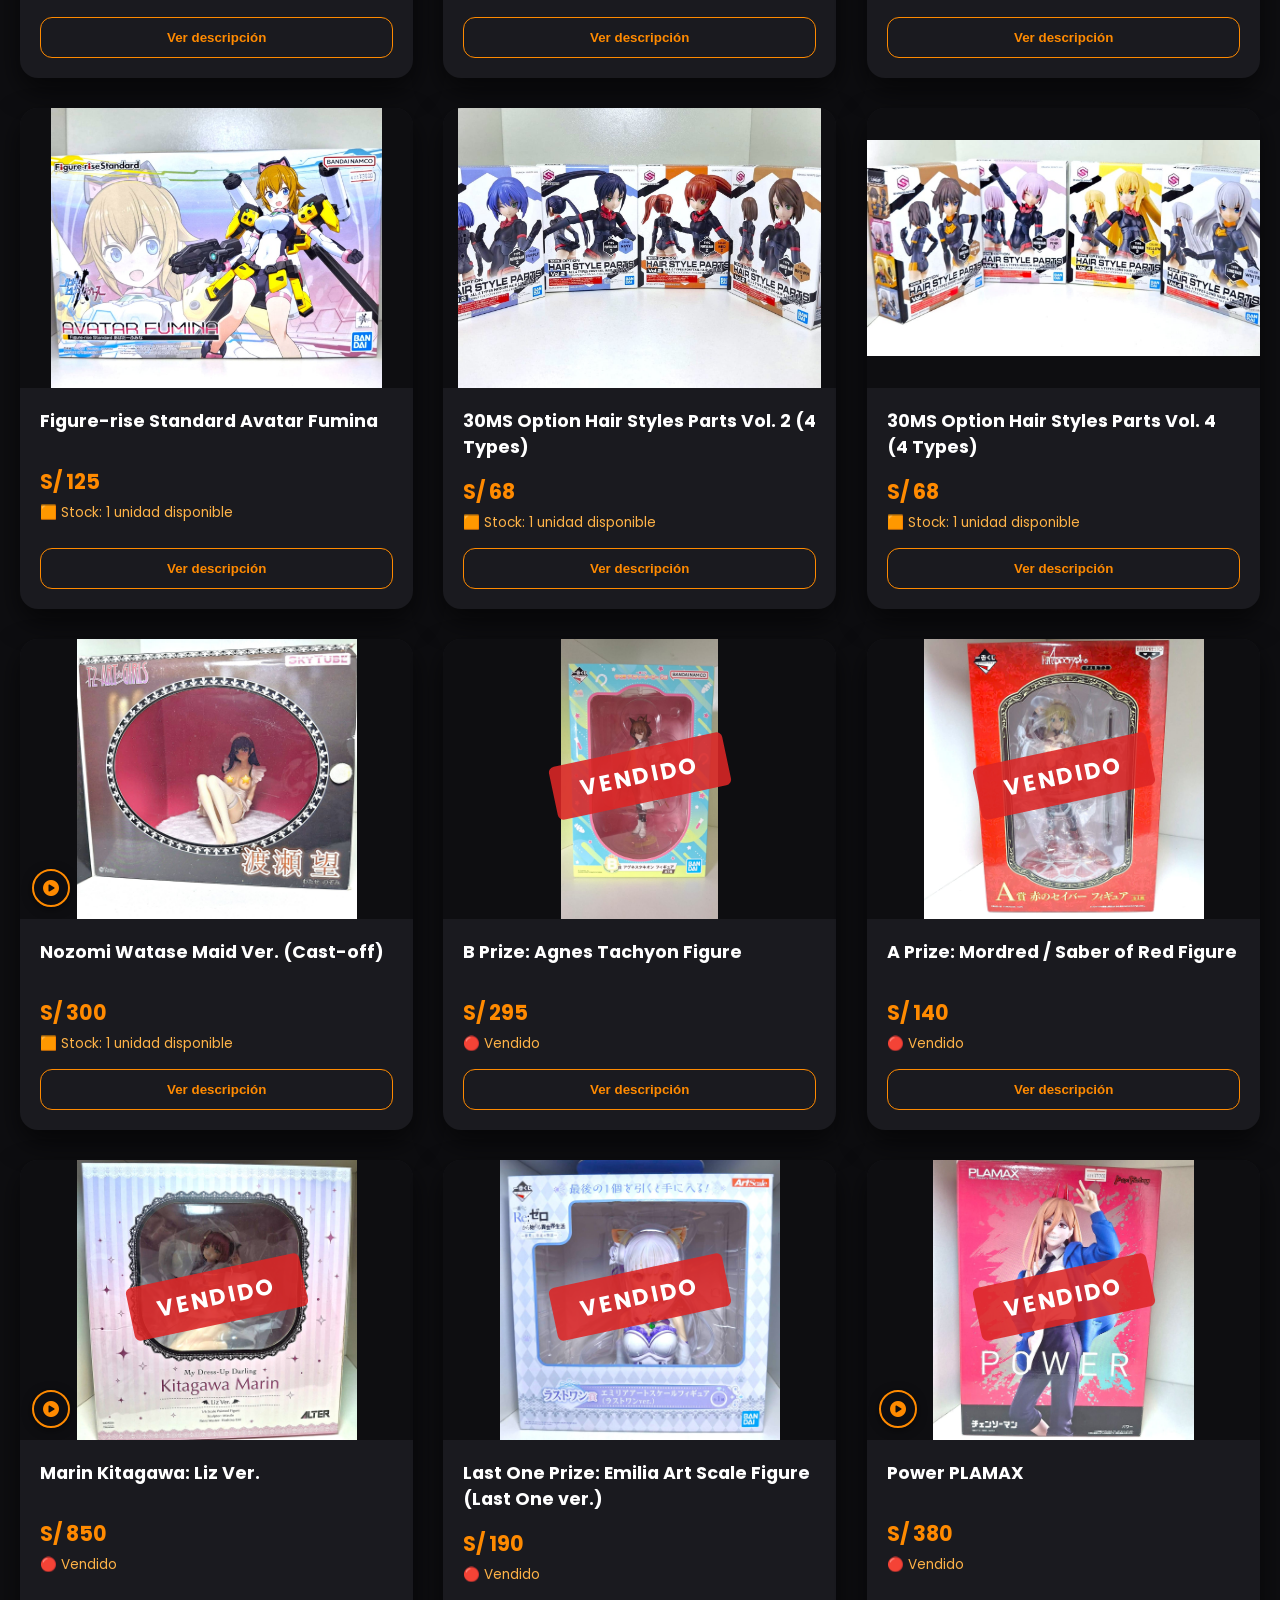
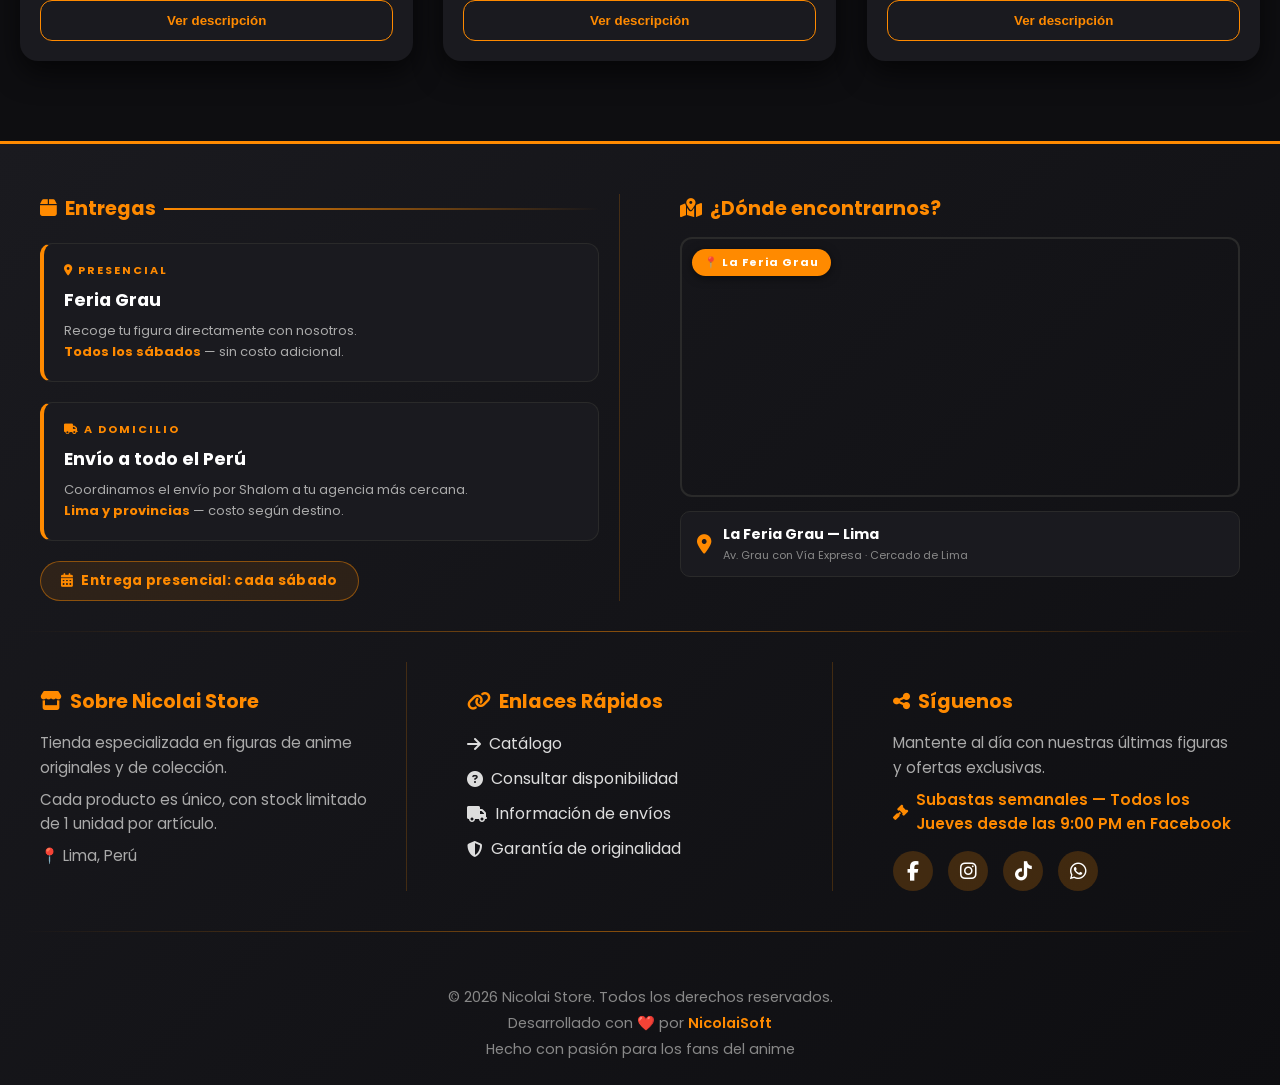
==== commit 2ba74bfc: "Hacer más notoria la franja de subastas y ajustes de catálogo Franja de subastas: gradiente animado," ====
--- a/index.html
+++ b/index.html
@@ -278,7 +278,7 @@
 
     <!-- Producto 3: Mejiro McQueen -->
     <div class="card"
-         data-thumbnails="https://www.goodsmile.com/gsc-webrevo-sdk-storage-prd/product/image/product/20220614/12821/100075/large/029b58cc52c100d7f97d4e59c621c270.jpg, https://www.goodsmile.com/gsc-webrevo-sdk-storage-prd/product/image/product/20220614/12821/100069/large/ca6cf8bc996b537364b0dd52aee35775.jpg, https://www.goodsmile.com/gsc-webrevo-sdk-storage-prd/product/image/product/20220614/12821/100070/large/337df122ee0f7cc773743bd2e2b23af9.jpg"
+         data-thumbnails="https://www.goodsmile.com/gsc-webrevo-sdk-storage-prd/product/image/product/20220614/12821/100075/large/029b58cc52c100d7f97d4e59c621c270.jpg, https://www.goodsmile.com/gsc-webrevo-sdk-storage-prd/product/image/product/20220614/12821/100069/large/ca6cf8bc996b537364b0dd52aee35775.jpg, https://www.goodsmile.com/gsc-webrevo-sdk-storage-prd/product/image/product/20220614/12821/100070/large/337df122ee0f7cc773743bd2e2b23af9.jpg, https://www.goodsmile.com/gsc-webrevo-sdk-storage-prd/product/image/product/20220614/12821/100066/large/2bef66c7fc13ee71a5aa2e5dc5716f31.jpg, https://media2.nin-nin-game.com/205429-pos_thickbox/figma-571-jujutsu-kaisen-kugisaki-nobara-max-factory-.jpg, https://www.goodsmile.com/gsc-webrevo-sdk-storage-prd/product/image/product/20220614/12821/100073/large/d6dfabcb8804c9d3e5443612a87e0611.jpg"
          data-tags="japon"
          data-specs='[
            {"icon":"fas fa-tag",       "label":"Marca",      "value":"Figma"},
@@ -1126,7 +1126,7 @@
       </div>
       <div class="card-body">
         <h3>30MS Miki Hoshii (20th Anniversary YOU AND i!)</h3>
-        <div class="price">S/ 90</div>
+        <div class="price">S/ 85</div>
         <div class="stock">🟧 Stock: 1 unidad disponible</div>
         <div class="btn-group">
           <button class="btn btn-desc" onclick="openModal(this)">Ver descripción</button>
@@ -1149,7 +1149,7 @@
       </div>
       <div class="card-body">
         <h3>⁠30MS Haruka Amami (20th Anniv. YOU AND i!)</h3>
-        <div class="price">S/ 90</div>
+        <div class="price">S/ 85</div>
         <div class="stock">🟧 Stock: 1 unidad disponible</div>
         <div class="btn-group">
           <button class="btn btn-desc" onclick="openModal(this)">Ver descripción</button>
@@ -1172,7 +1172,7 @@
       </div>
       <div class="card-body">
         <h3>30MS Chihaya Kisaragi (20th Anniv. YOU AND i!)</h3>
-        <div class="price">S/ 90</div>
+        <div class="price">S/ 85</div>
         <div class="stock">🟧 Stock: 1 unidad disponible</div>
         <div class="btn-group">
           <button class="btn btn-desc" onclick="openModal(this)">Ver descripción</button>
--- a/css/styles.css
+++ b/css/styles.css
@@ -569,31 +569,86 @@
 
 /* ---- Franja de subastas semanales ---- */
 .auction-banner {
+  position: relative;
   display: flex;
   align-items: center;
   justify-content: center;
-  gap: 12px;
-  background: #1a1a1f;
-  border-top: 2px solid #ff8a00;
-  border-bottom: 2px solid #ff8a00;
-  color: #ff8a00;
+  gap: 14px;
+  background: linear-gradient(135deg, #ff2d2d, #ff8a00, #ff2d2d);
+  background-size: 200% 200%;
+  color: #fff;
   text-decoration: none;
   font-family: 'Poppins', sans-serif;
-  font-weight: 600;
-  font-size: clamp(13px, 1.6vw, 16px);
+  font-weight: 700;
+  font-size: clamp(14px, 1.8vw, 18px);
   letter-spacing: 0.5px;
-  padding: 14px 20px;
+  padding: 16px 20px;
   text-align: center;
-  transition: background 0.3s, color 0.3s;
-}
-
-.auction-banner i {
-  font-size: 1.1rem;
+  overflow: hidden;
+  text-shadow: 0 1px 4px rgba(0, 0, 0, 0.35);
+  animation: auctionGradient 6s ease infinite, auctionGlow 2s ease-in-out infinite;
+  transition: transform 0.3s;
+}
+
+.auction-banner::before {
+  content: "";
+  position: absolute;
+  top: 0;
+  left: -60%;
+  width: 40%;
+  height: 100%;
+  background: linear-gradient(120deg, transparent, rgba(255, 255, 255, 0.35), transparent);
+  transform: skewX(-20deg);
+  animation: auctionShine 3.2s ease-in-out infinite;
+}
+
+.auction-banner i.fa-gavel {
+  font-size: 1.25rem;
+  animation: auctionBounce 1.4s ease-in-out infinite;
+}
+
+.auction-banner i.fa-facebook {
+  font-size: 1.3rem;
+  background: rgba(255, 255, 255, 0.2);
+  width: 32px;
+  height: 32px;
+  border-radius: 50%;
+  display: flex;
+  align-items: center;
+  justify-content: center;
+  flex-shrink: 0;
 }
 
 .auction-banner:hover {
-  background: #ff8a00;
-  color: #0e0e11;
+  transform: scale(1.015);
+}
+
+@keyframes auctionGradient {
+  0%, 100% { background-position: 0% 50%; }
+  50%      { background-position: 100% 50%; }
+}
+
+@keyframes auctionGlow {
+  0%, 100% { box-shadow: 0 0 12px rgba(255, 45, 45, 0.4); }
+  50%      { box-shadow: 0 0 26px rgba(255, 138, 0, 0.75); }
+}
+
+@keyframes auctionBounce {
+  0%, 100% { transform: translateY(0) rotate(0deg); }
+  50%      { transform: translateY(-3px) rotate(-8deg); }
+}
+
+@keyframes auctionShine {
+  0%   { left: -60%; }
+  100% { left: 130%; }
+}
+
+@media (prefers-reduced-motion: reduce) {
+  .auction-banner,
+  .auction-banner::before,
+  .auction-banner i.fa-gavel {
+    animation: none;
+  }
 }
 
 .filter-btn,
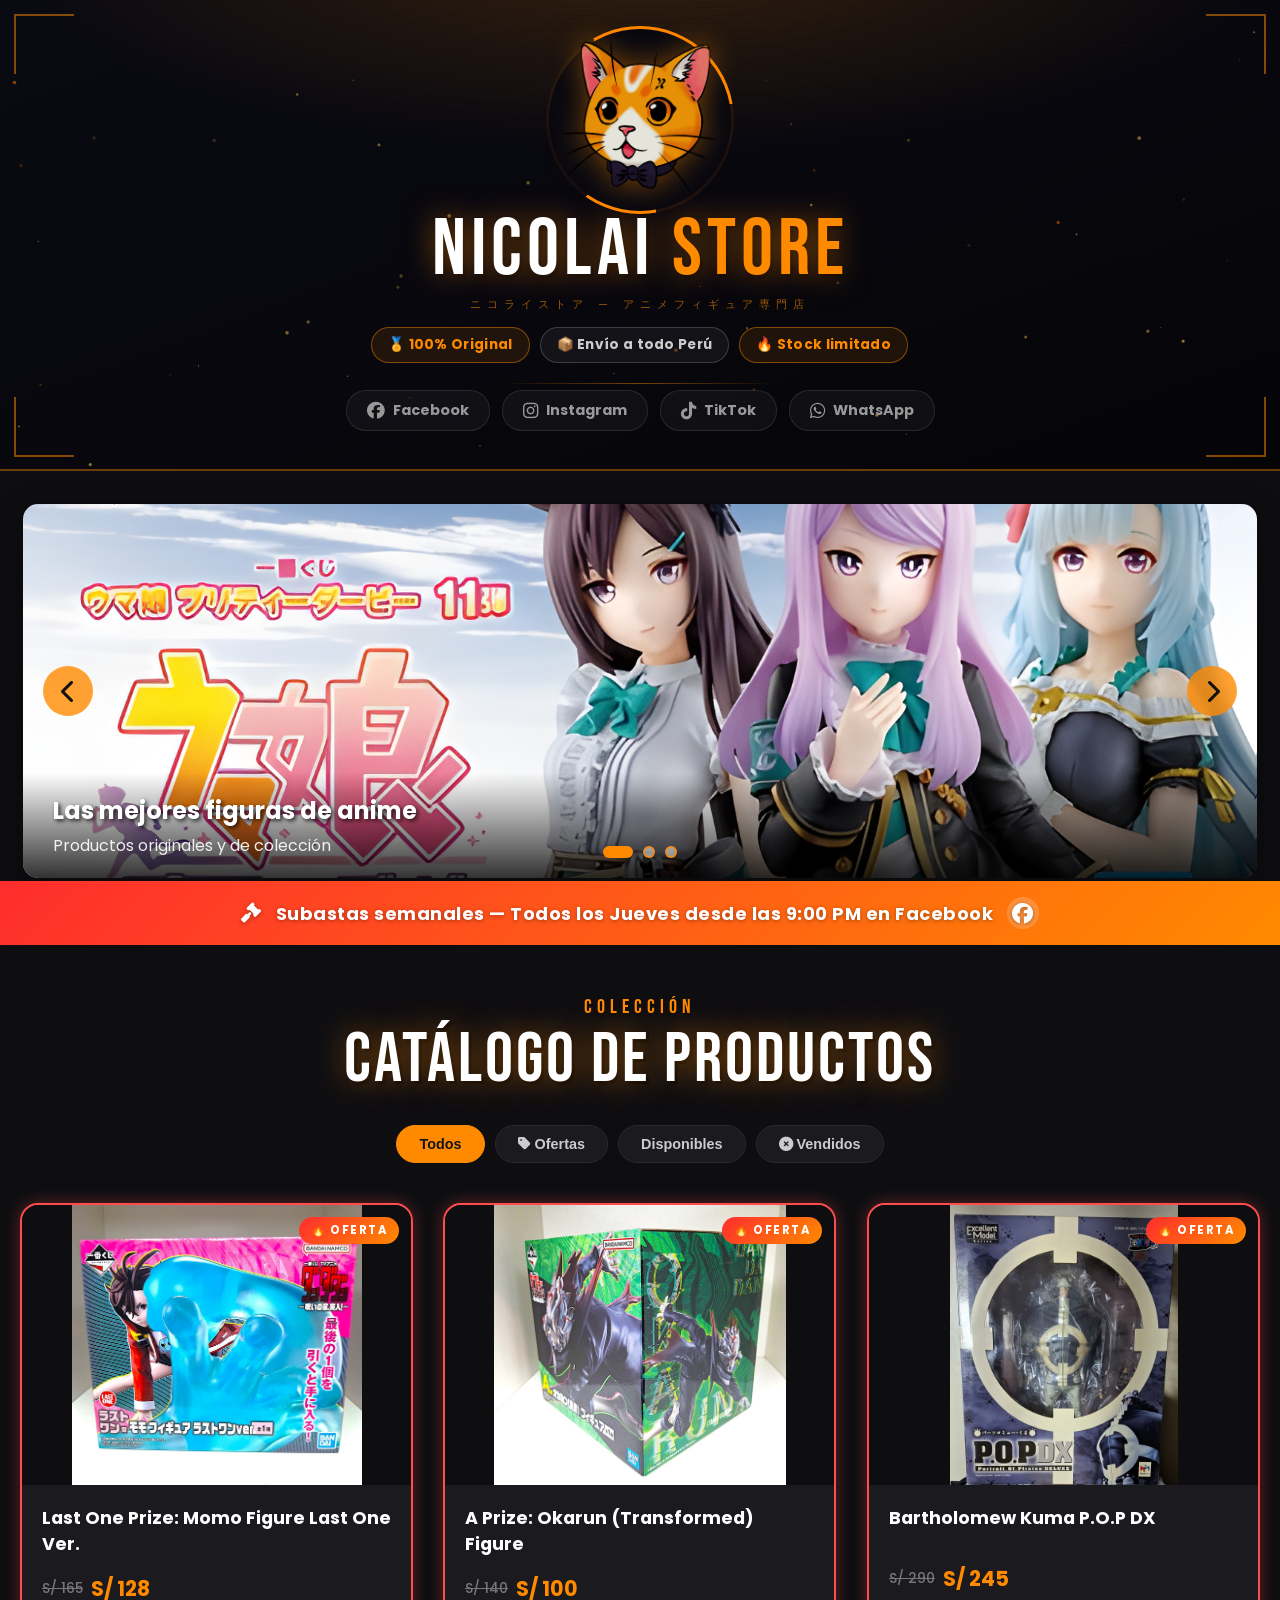
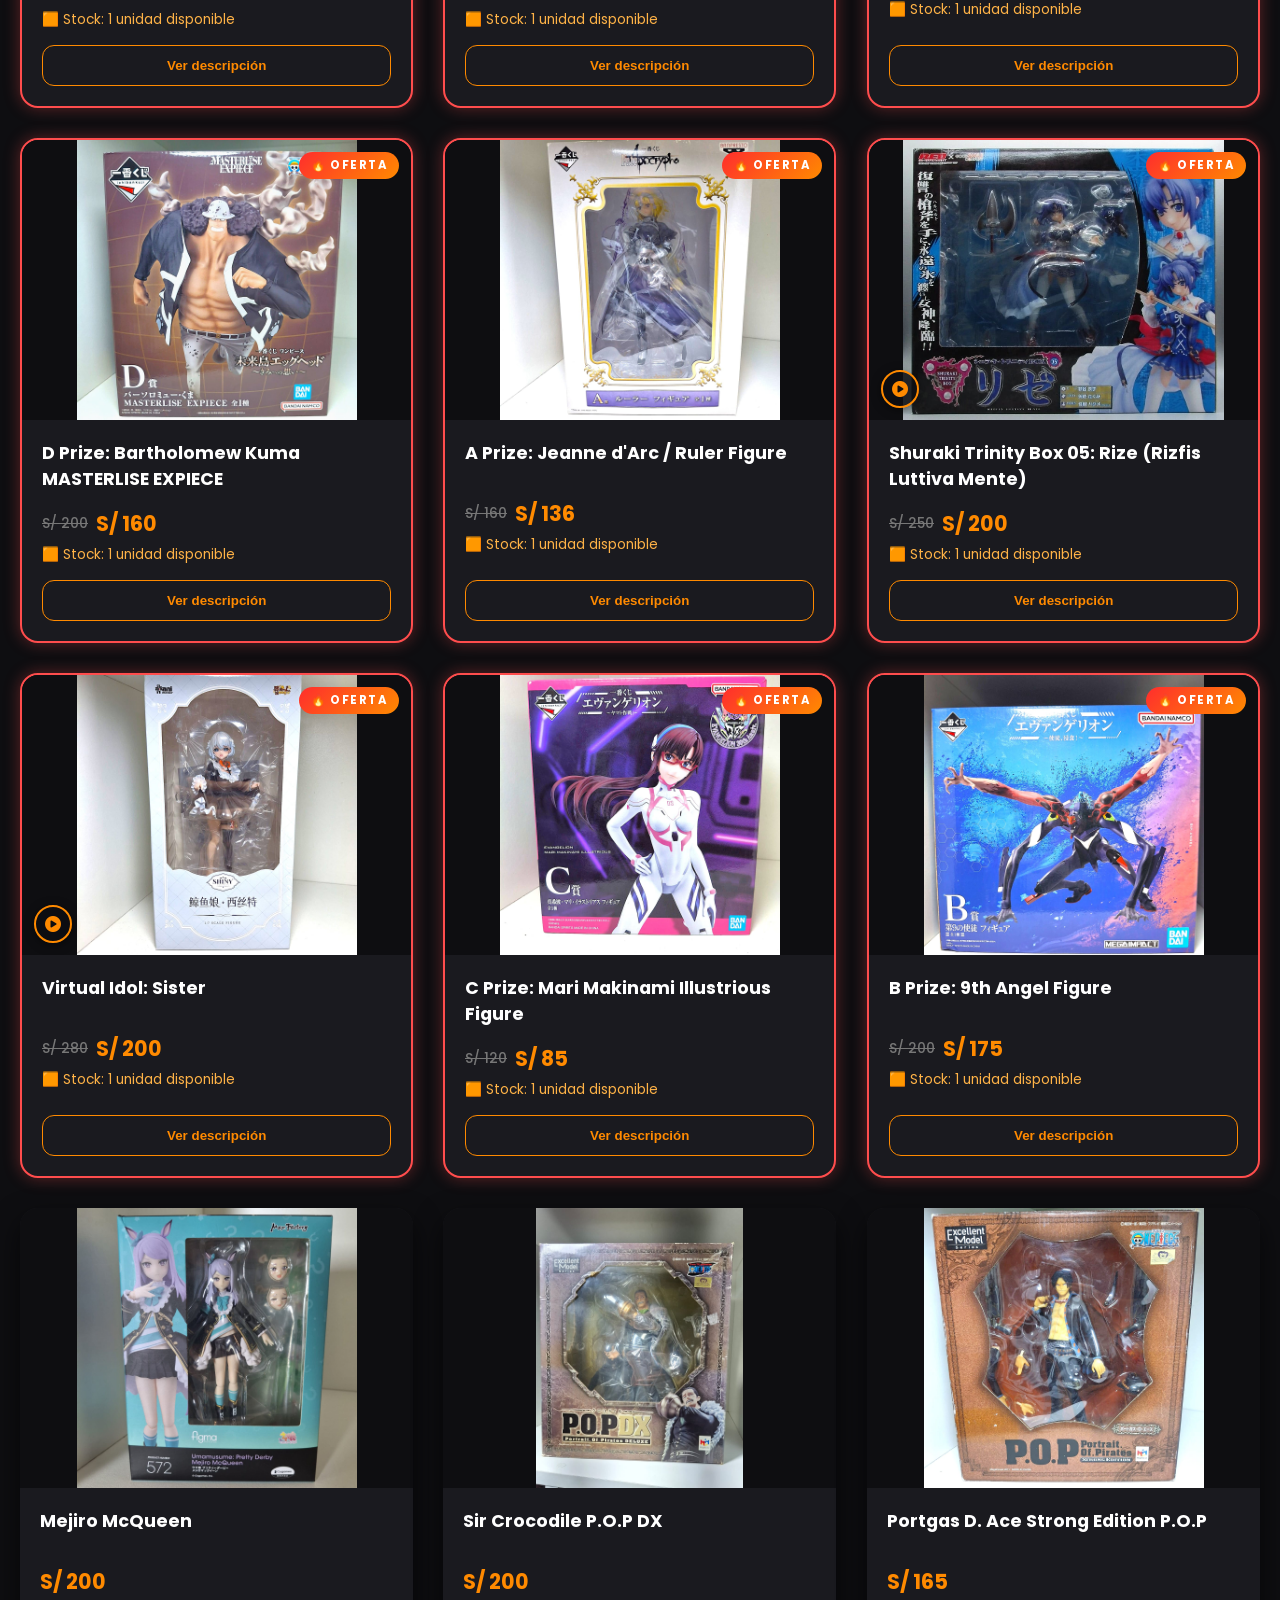
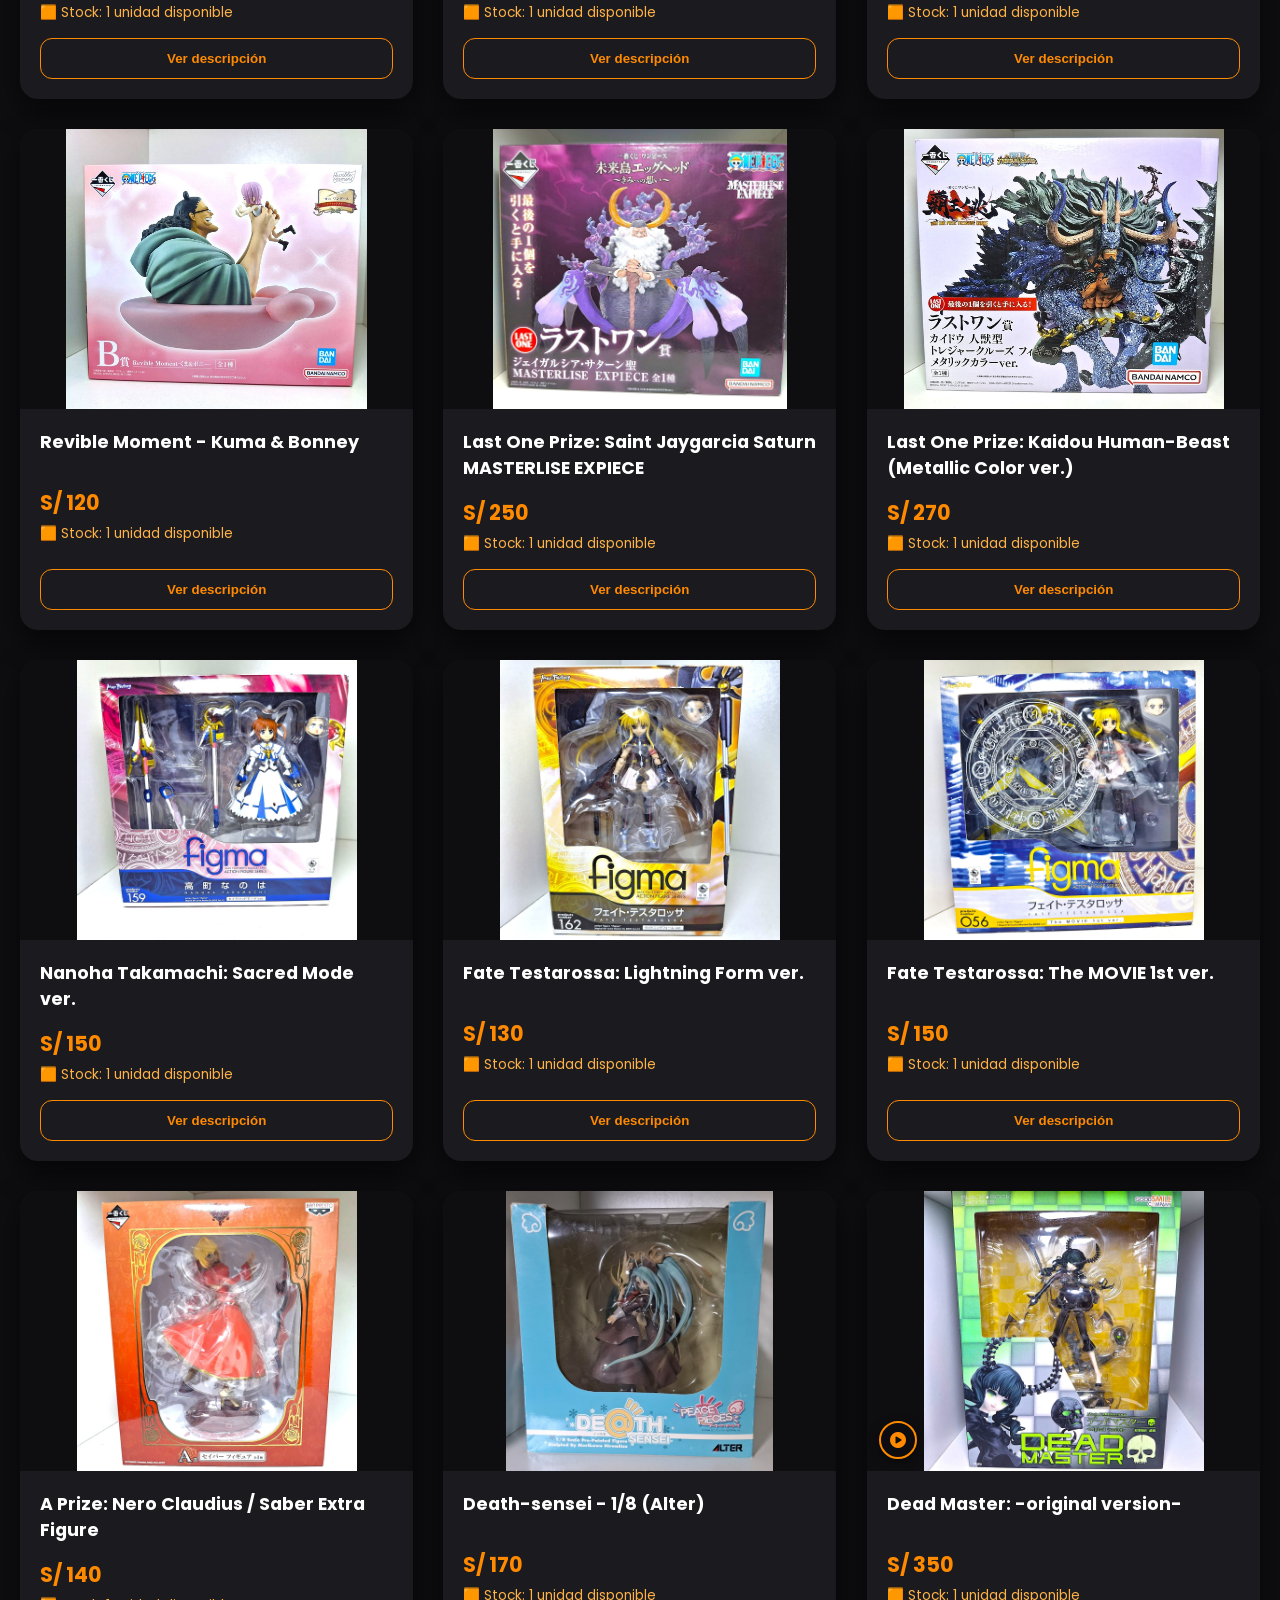
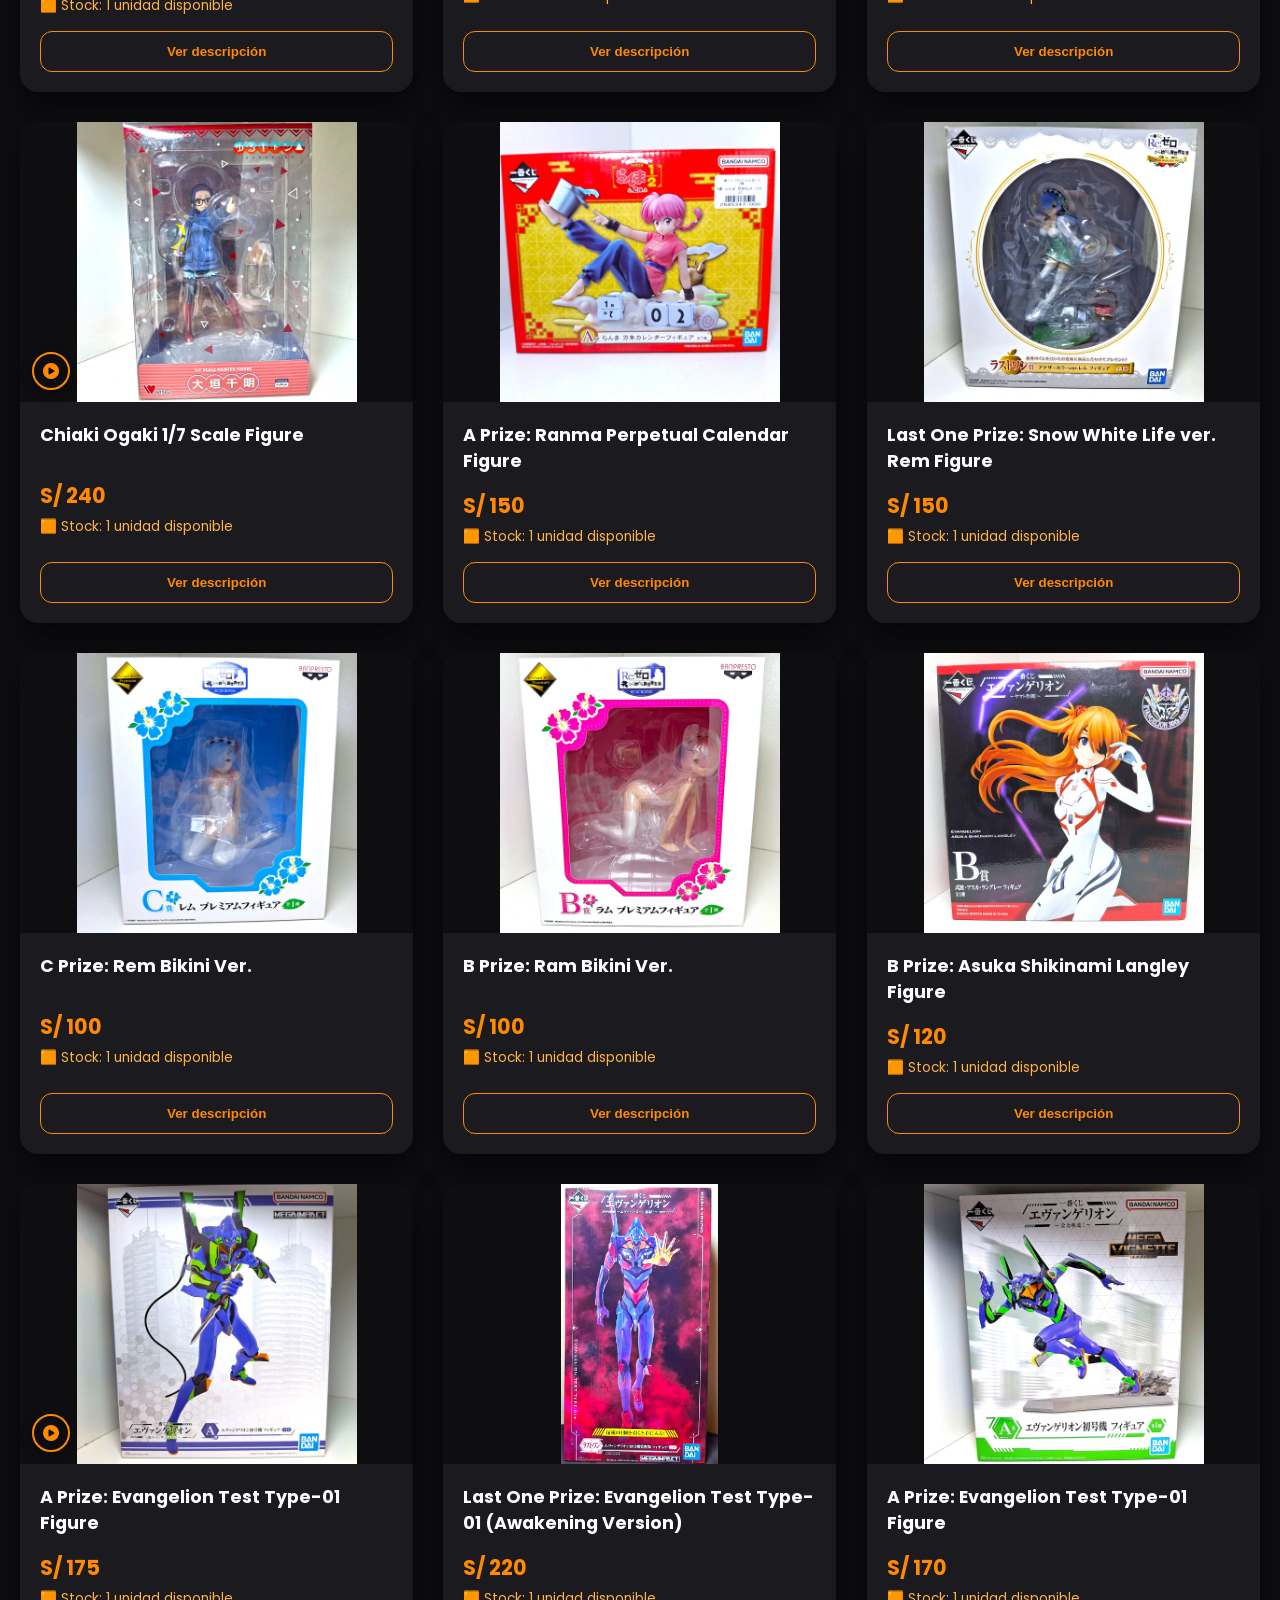
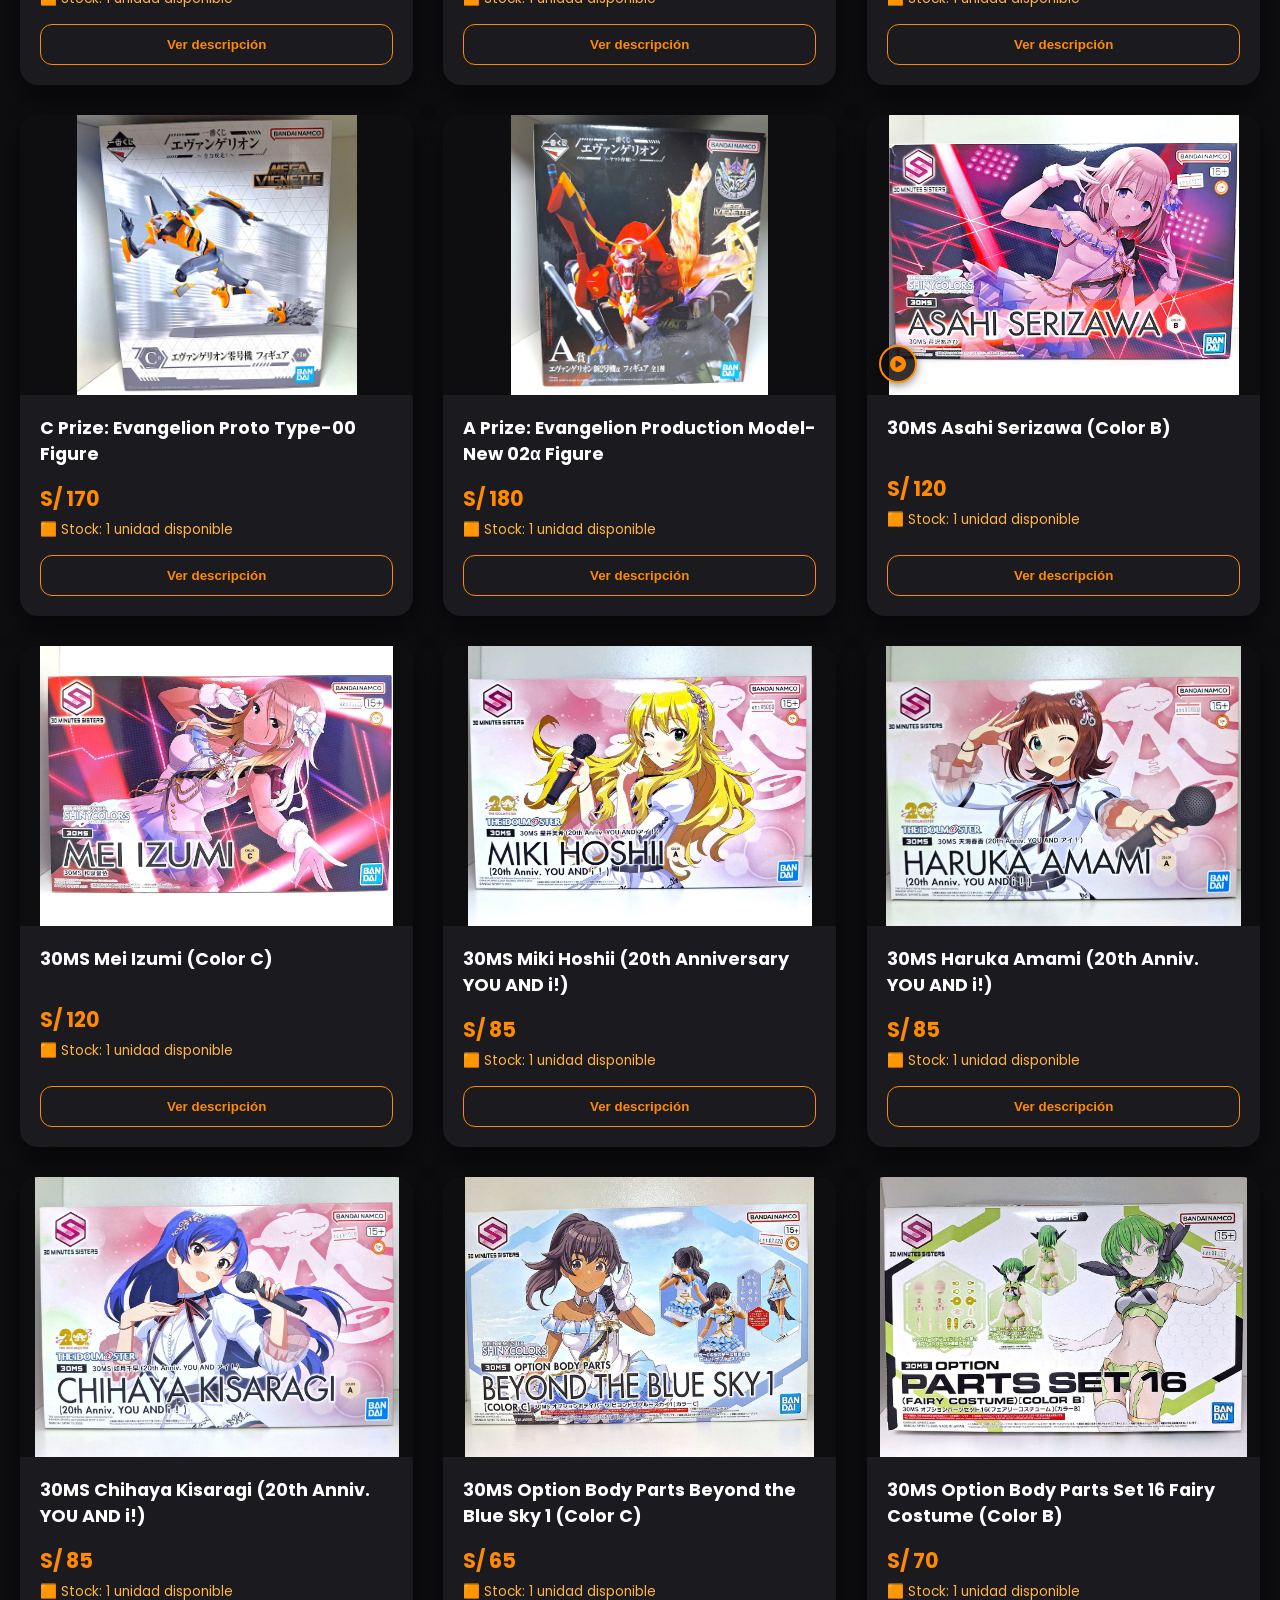
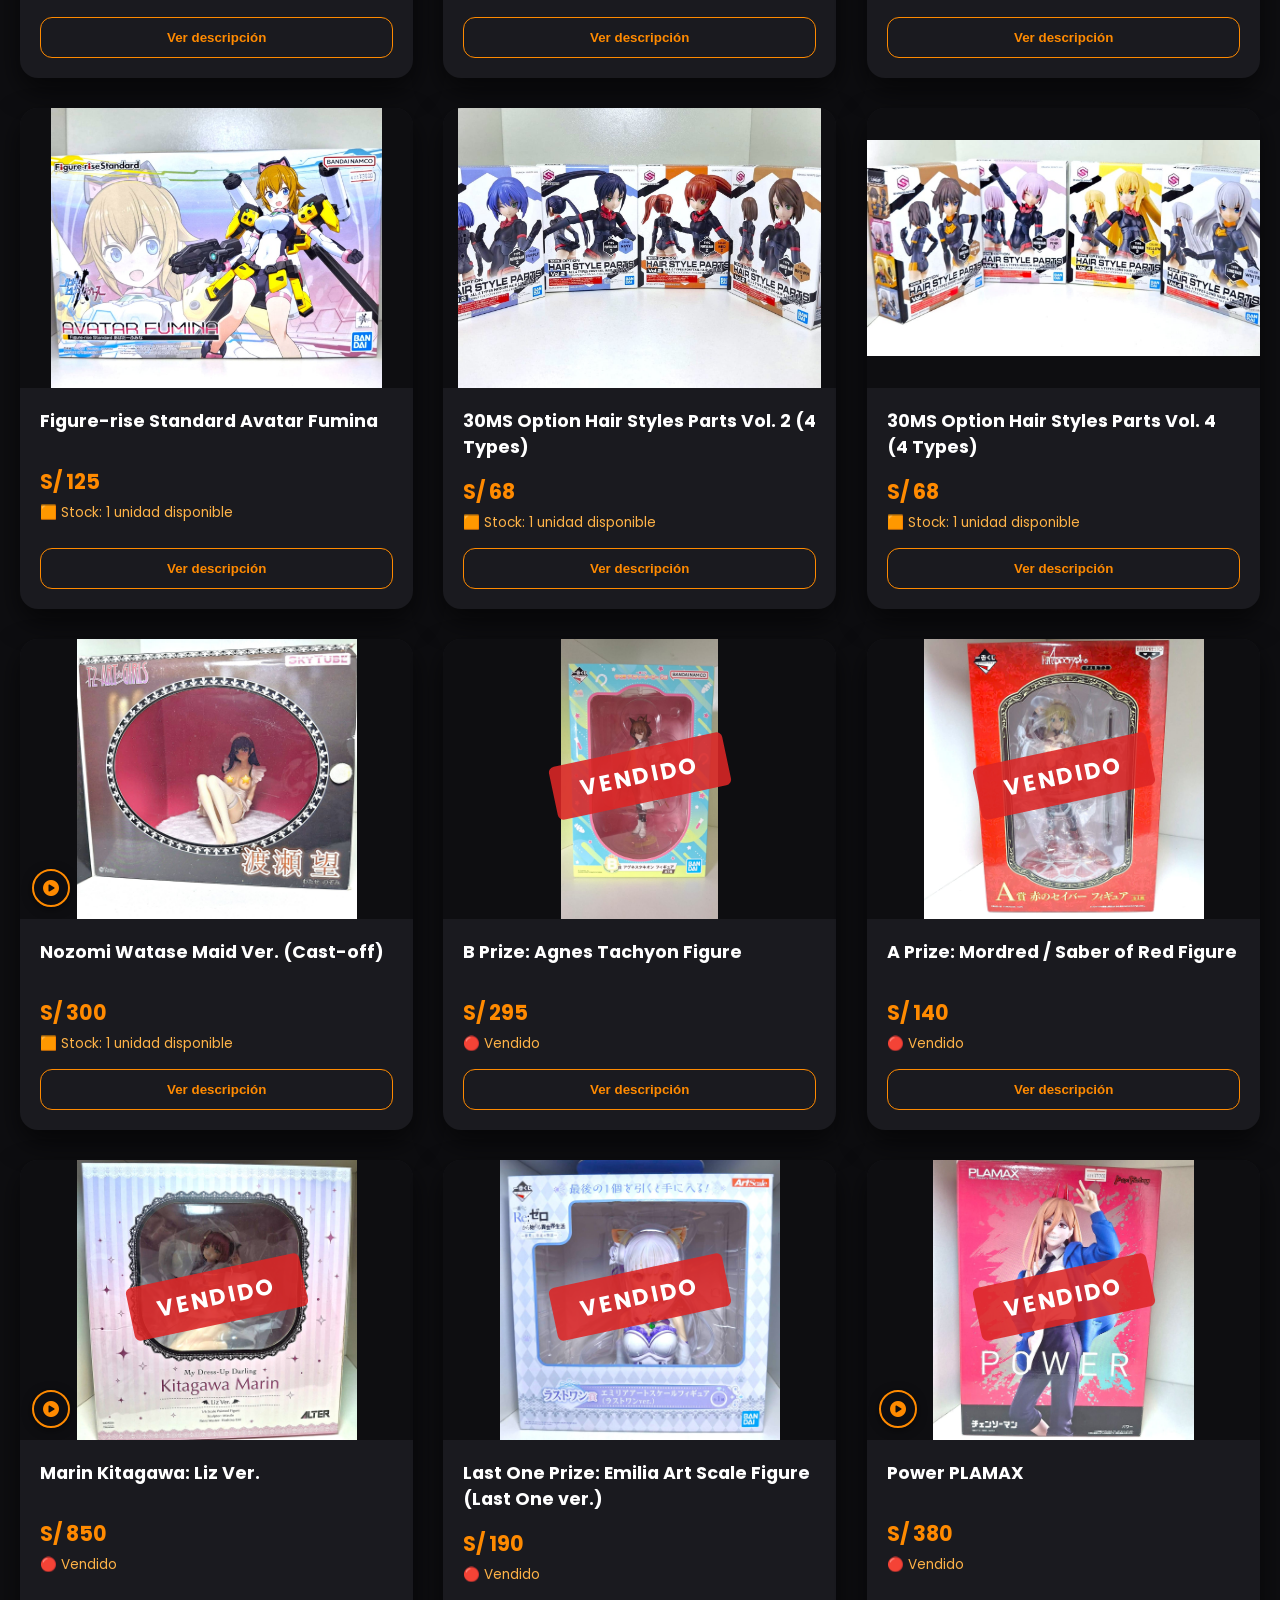
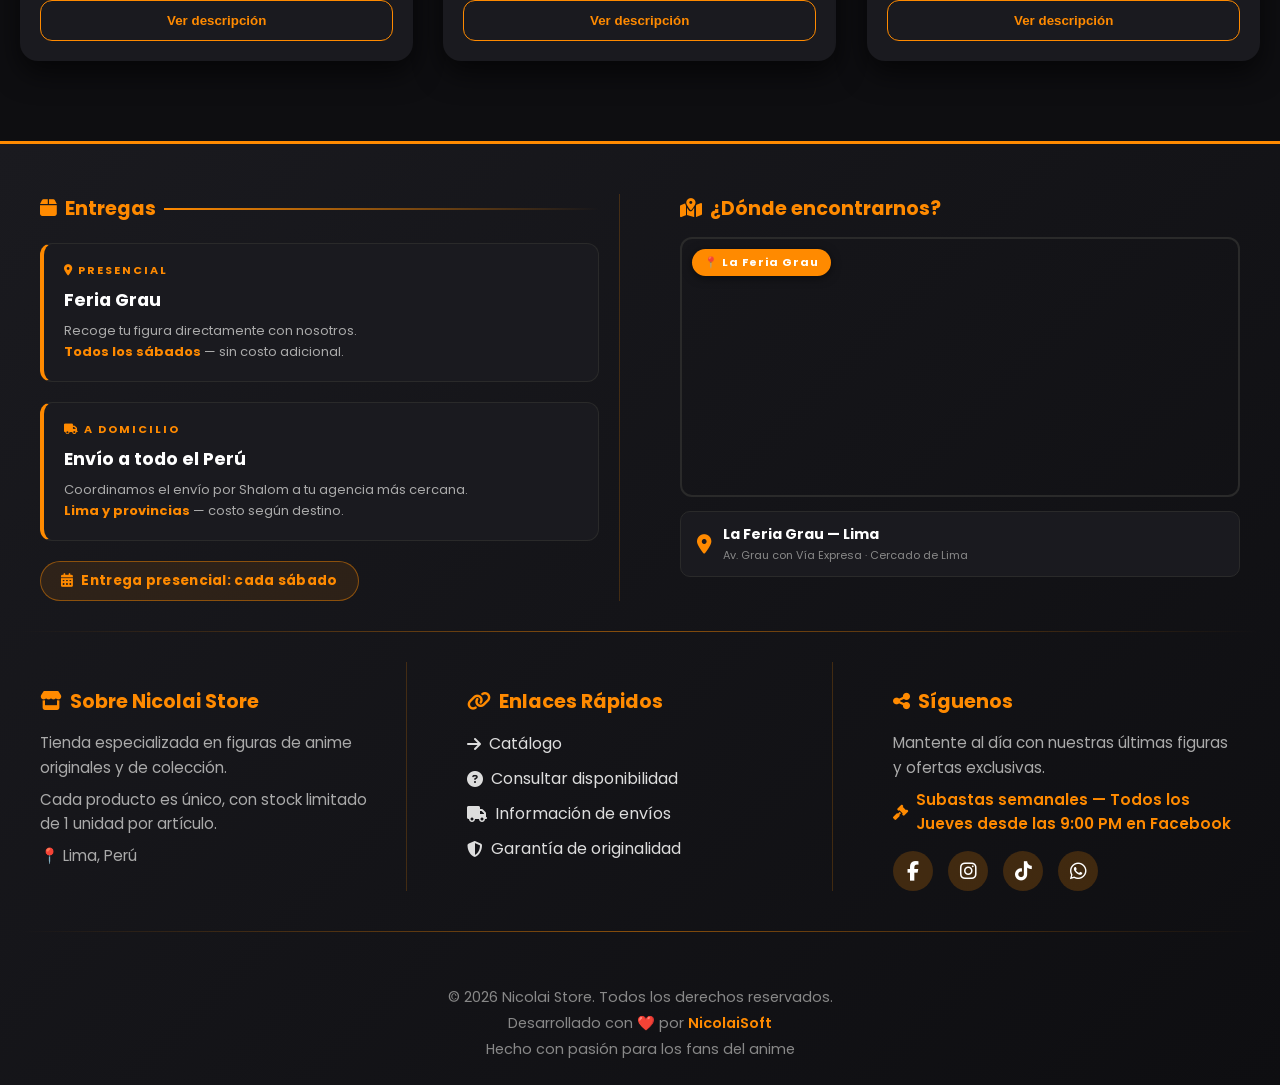
==== commit 284737e2: "Corregir marca y franquicia de accesorios 30MS Option Hair Styles Co-Authored-By: Claude Sonnet 4.6 " ====
--- a/index.html
+++ b/index.html
@@ -1278,8 +1278,8 @@
          data-thumbnails="images/productos/30mshair-vol2.jpg, images/productos/30mshair-vol2-1.jpg, images/productos/30mshair-vol2-2.jpg, images/productos/30mshair-vol2-3.jpg, images/productos/30mshair-vol2-4.jpg"
          data-tags="japon"
          data-specs='[
-           {"icon":"fas fa-tag",       "label":"Marca",      "value":"Ichiban Kuji"},
-           {"icon":"fas fa-film",      "label":"Franquicia", "value":"Neon Genesis Evangelion"},
+           {"icon":"fas fa-tag",       "label":"Marca",      "value":"Bandai Spirits"},
+           {"icon":"fas fa-film",      "label":"Franquicia", "value":"30 Minutes Sisters (30MS)"},
            {"icon":"fas fa-box-open",  "label":"Estado",     "value":"Nuevo / Sellado"},
            {"icon":"fas fa-medal",     "label":"Condición",  "value":"Caja sellada y en perfecto estado, incluye Art Book y Drama CD"}
          ]'>
@@ -1301,8 +1301,8 @@
          data-thumbnails="images/productos/30mshair-vol4.jpg, images/productos/30mshair-vol4-1.jpg, images/productos/30mshair-vol4-2.jpg, images/productos/30mshair-vol4-3.jpg, images/productos/30mshair-vol4-4.jpg"
          data-tags="japon"
          data-specs='[
-           {"icon":"fas fa-tag",       "label":"Marca",      "value":"Ichiban Kuji"},
-           {"icon":"fas fa-film",      "label":"Franquicia", "value":"Neon Genesis Evangelion"},
+           {"icon":"fas fa-tag",       "label":"Marca",      "value":"Bandai Spirits"},
+           {"icon":"fas fa-film",      "label":"Franquicia", "value":"30 Minutes Sisters (30MS)"},
            {"icon":"fas fa-box-open",  "label":"Estado",     "value":"Nuevo / Sellado"},
            {"icon":"fas fa-medal",     "label":"Condición",  "value":"Caja sellada y en perfecto estado, incluye Art Book y Drama CD"}
          ]'>
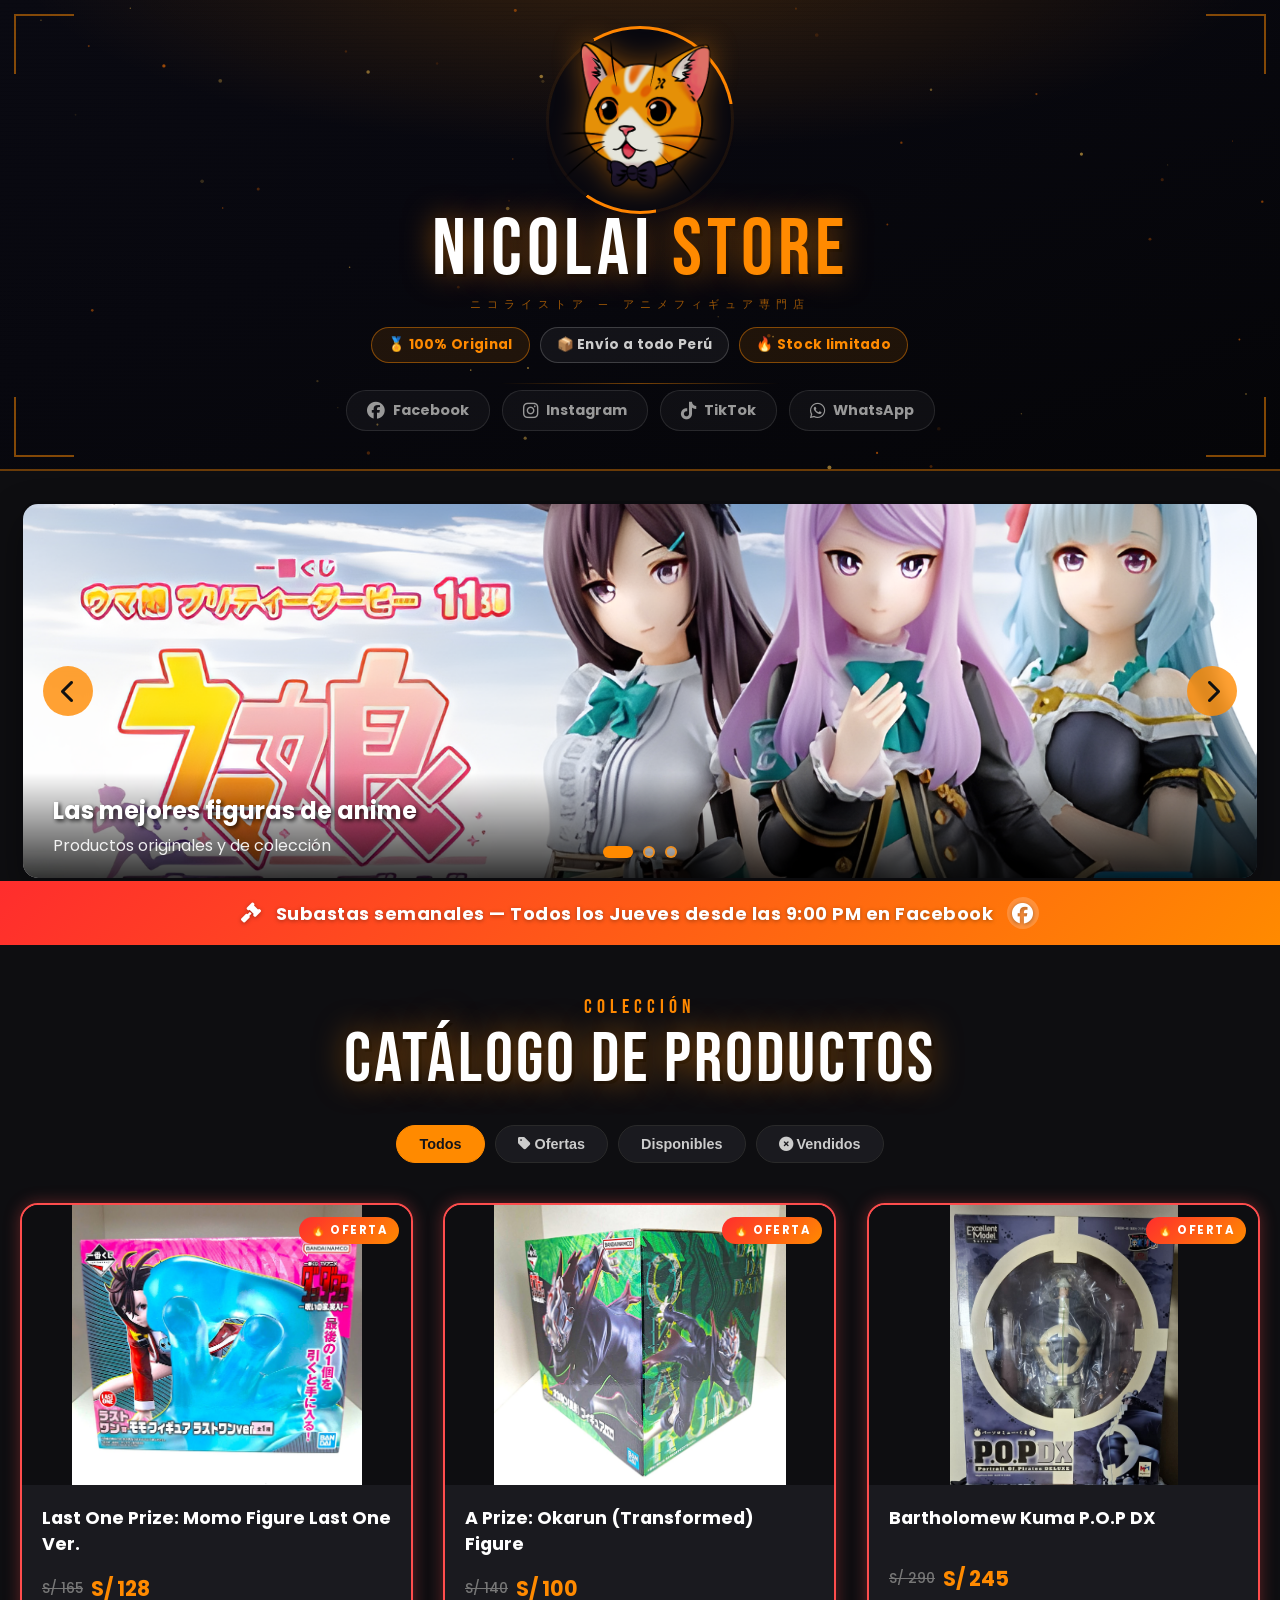
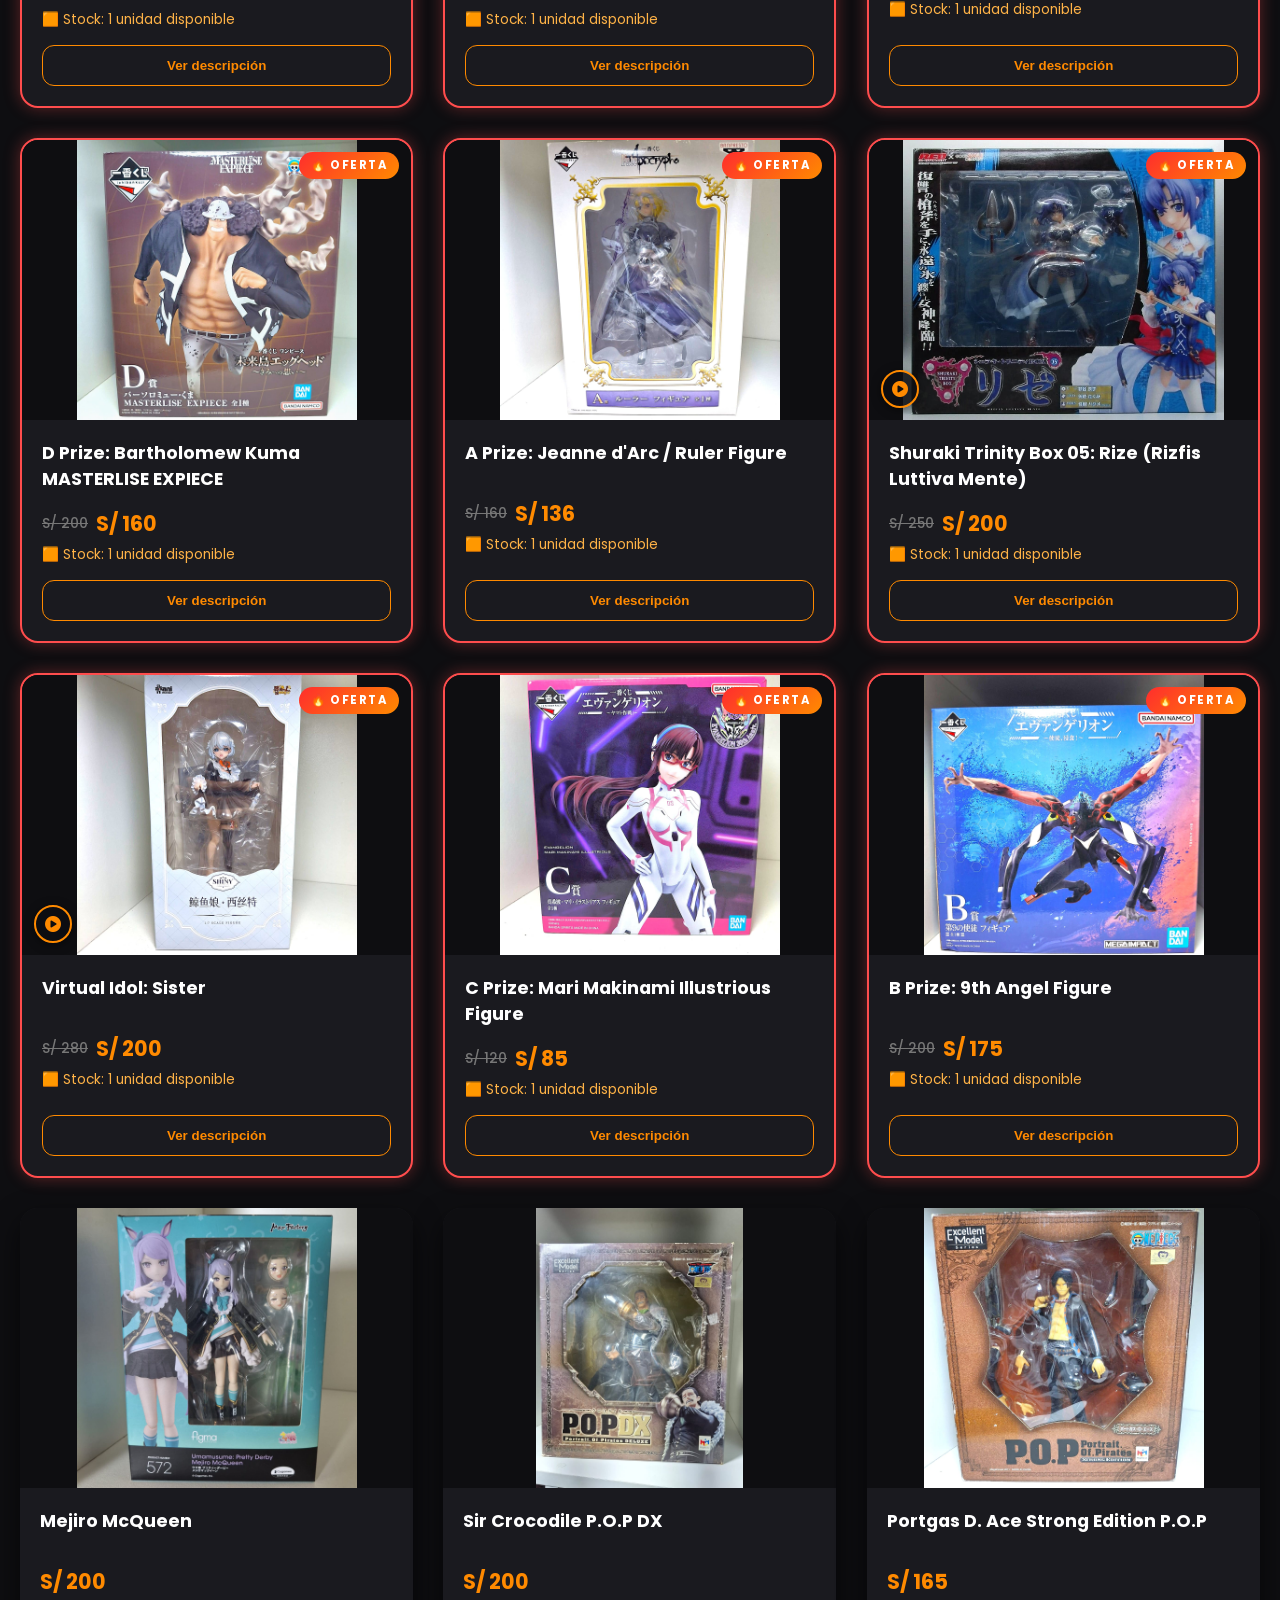
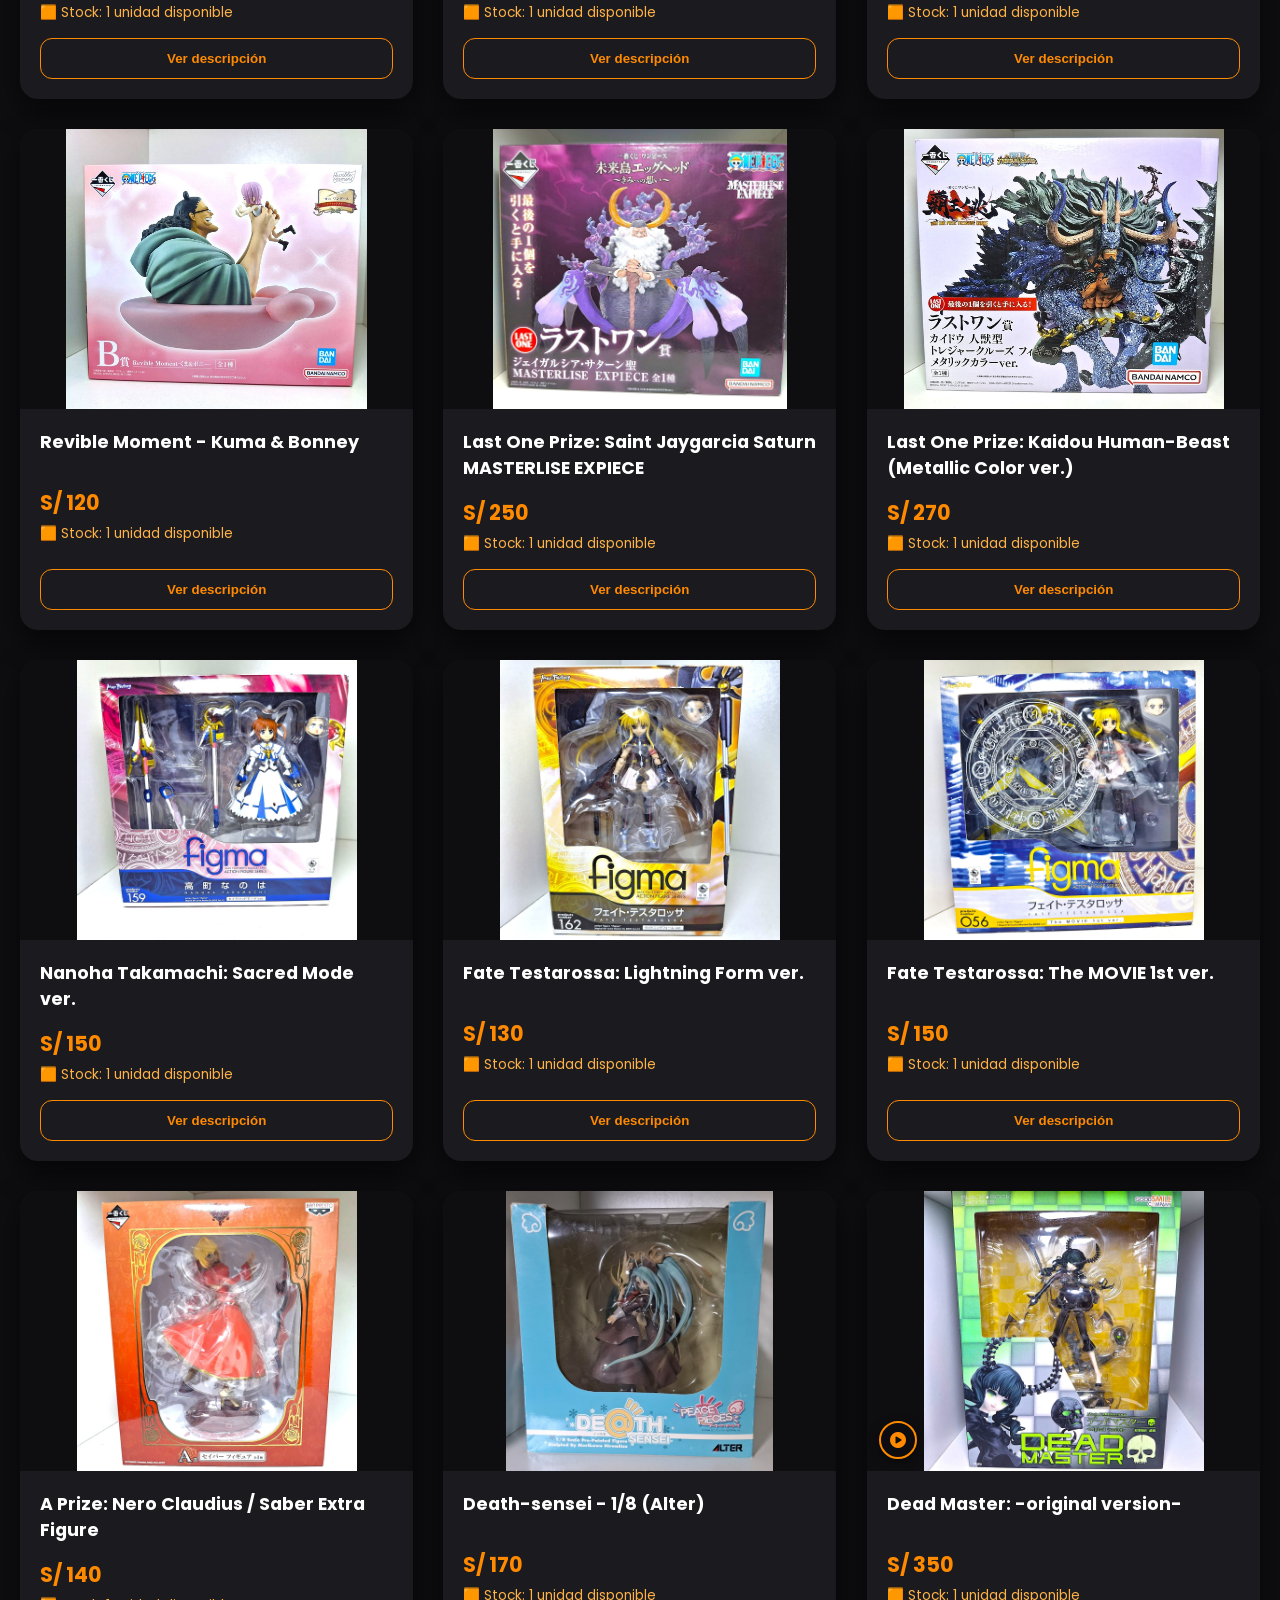
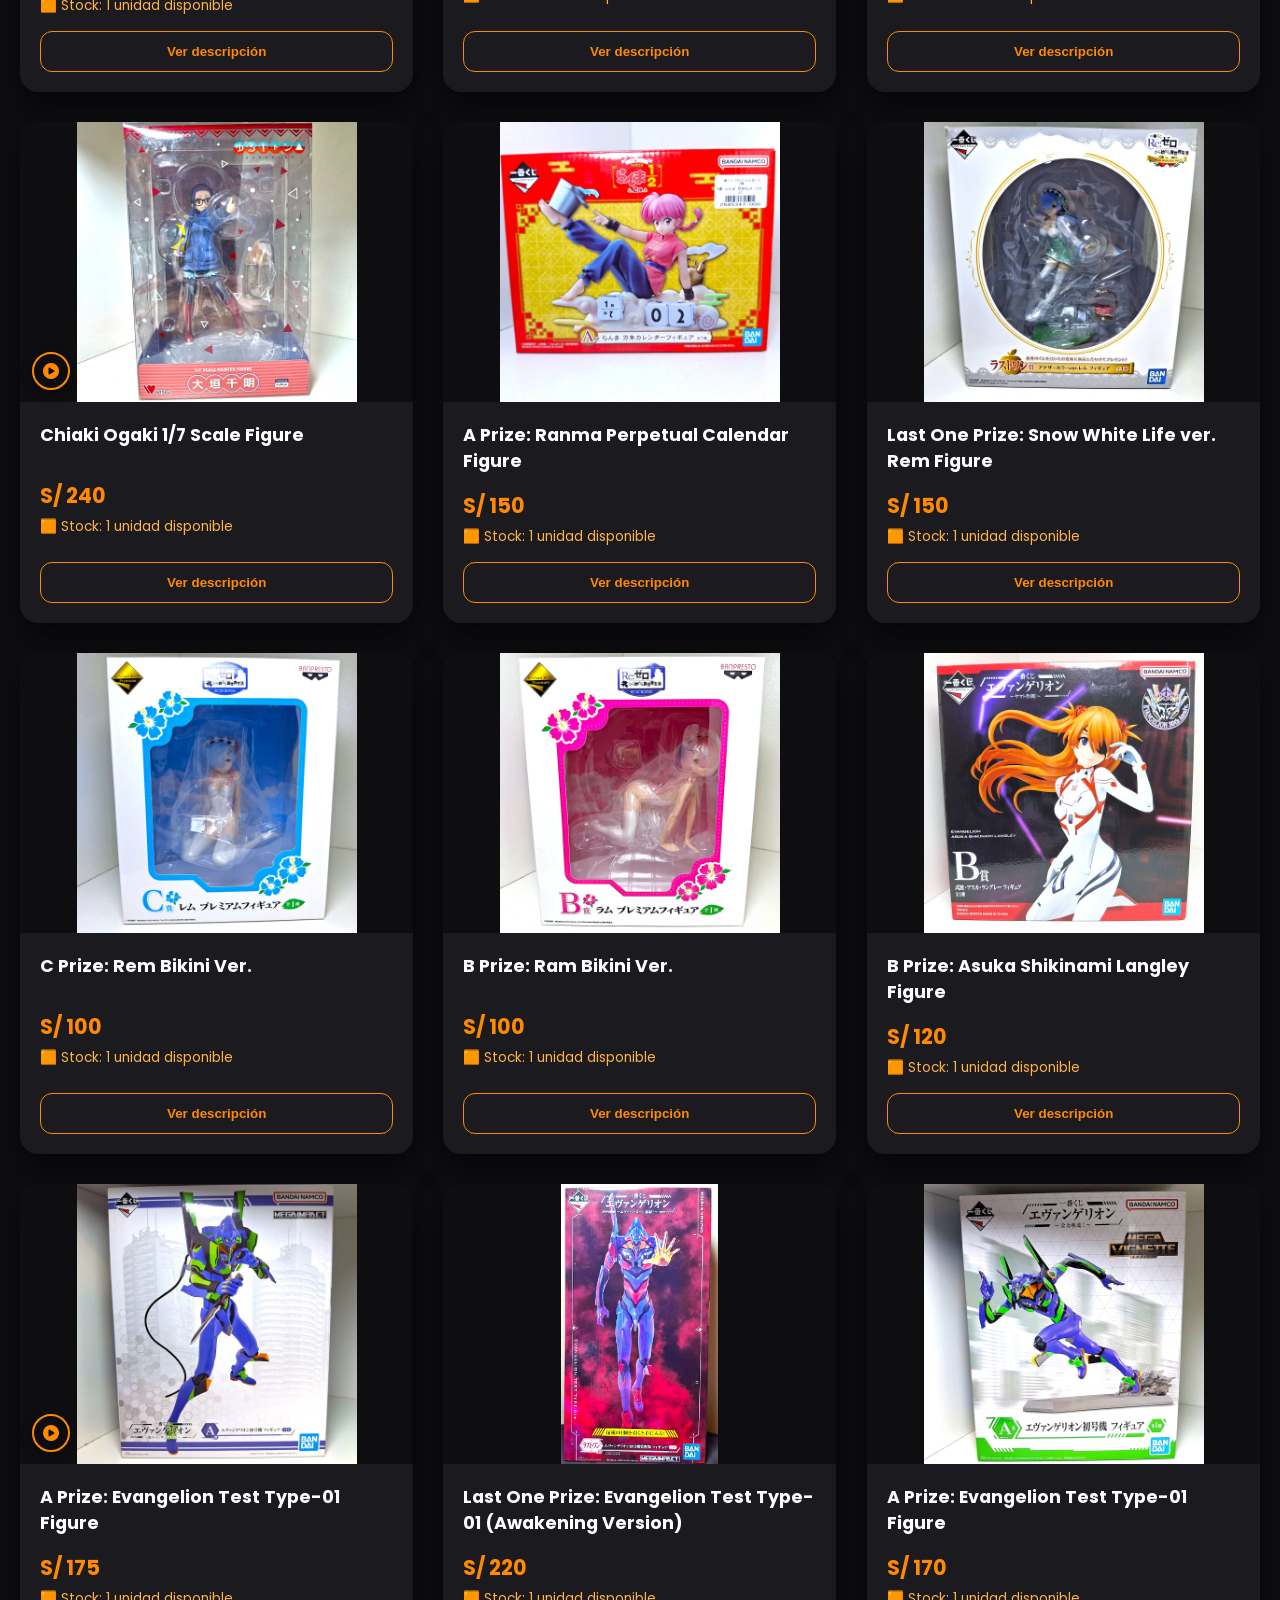
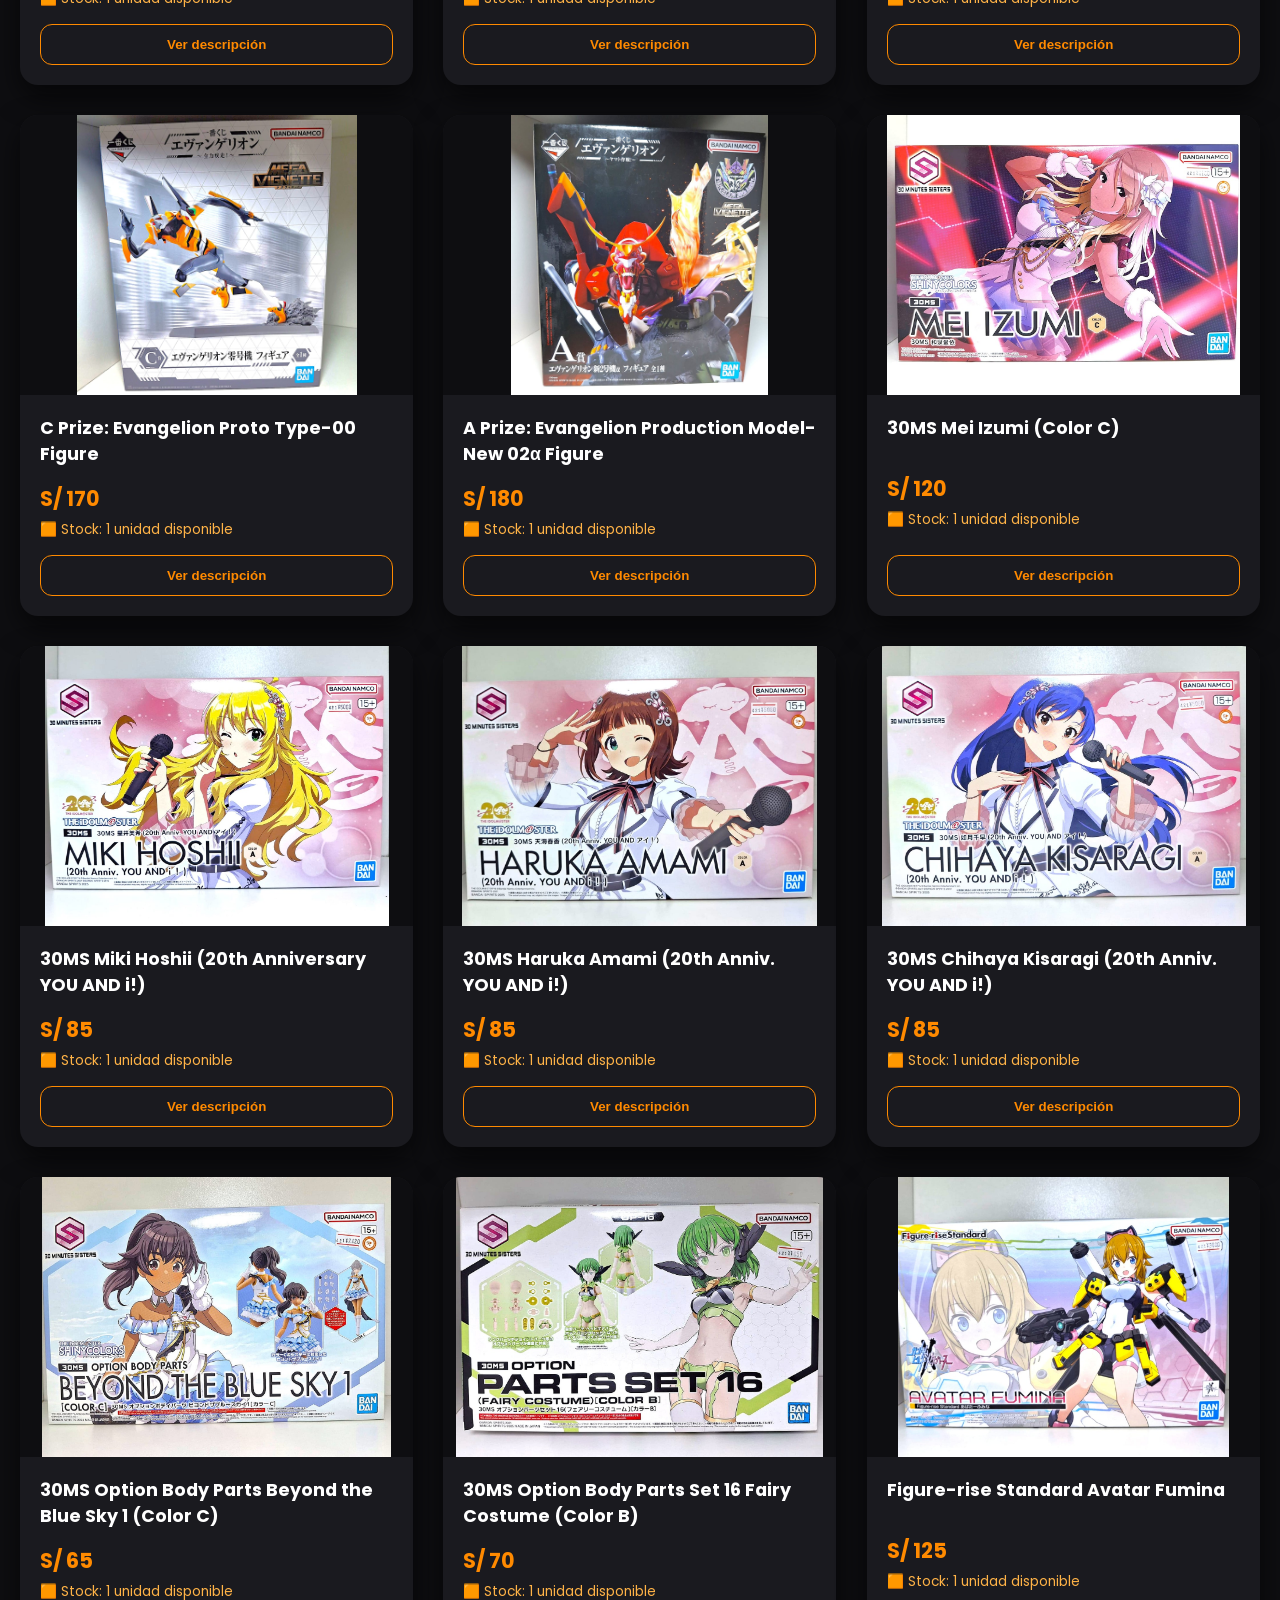
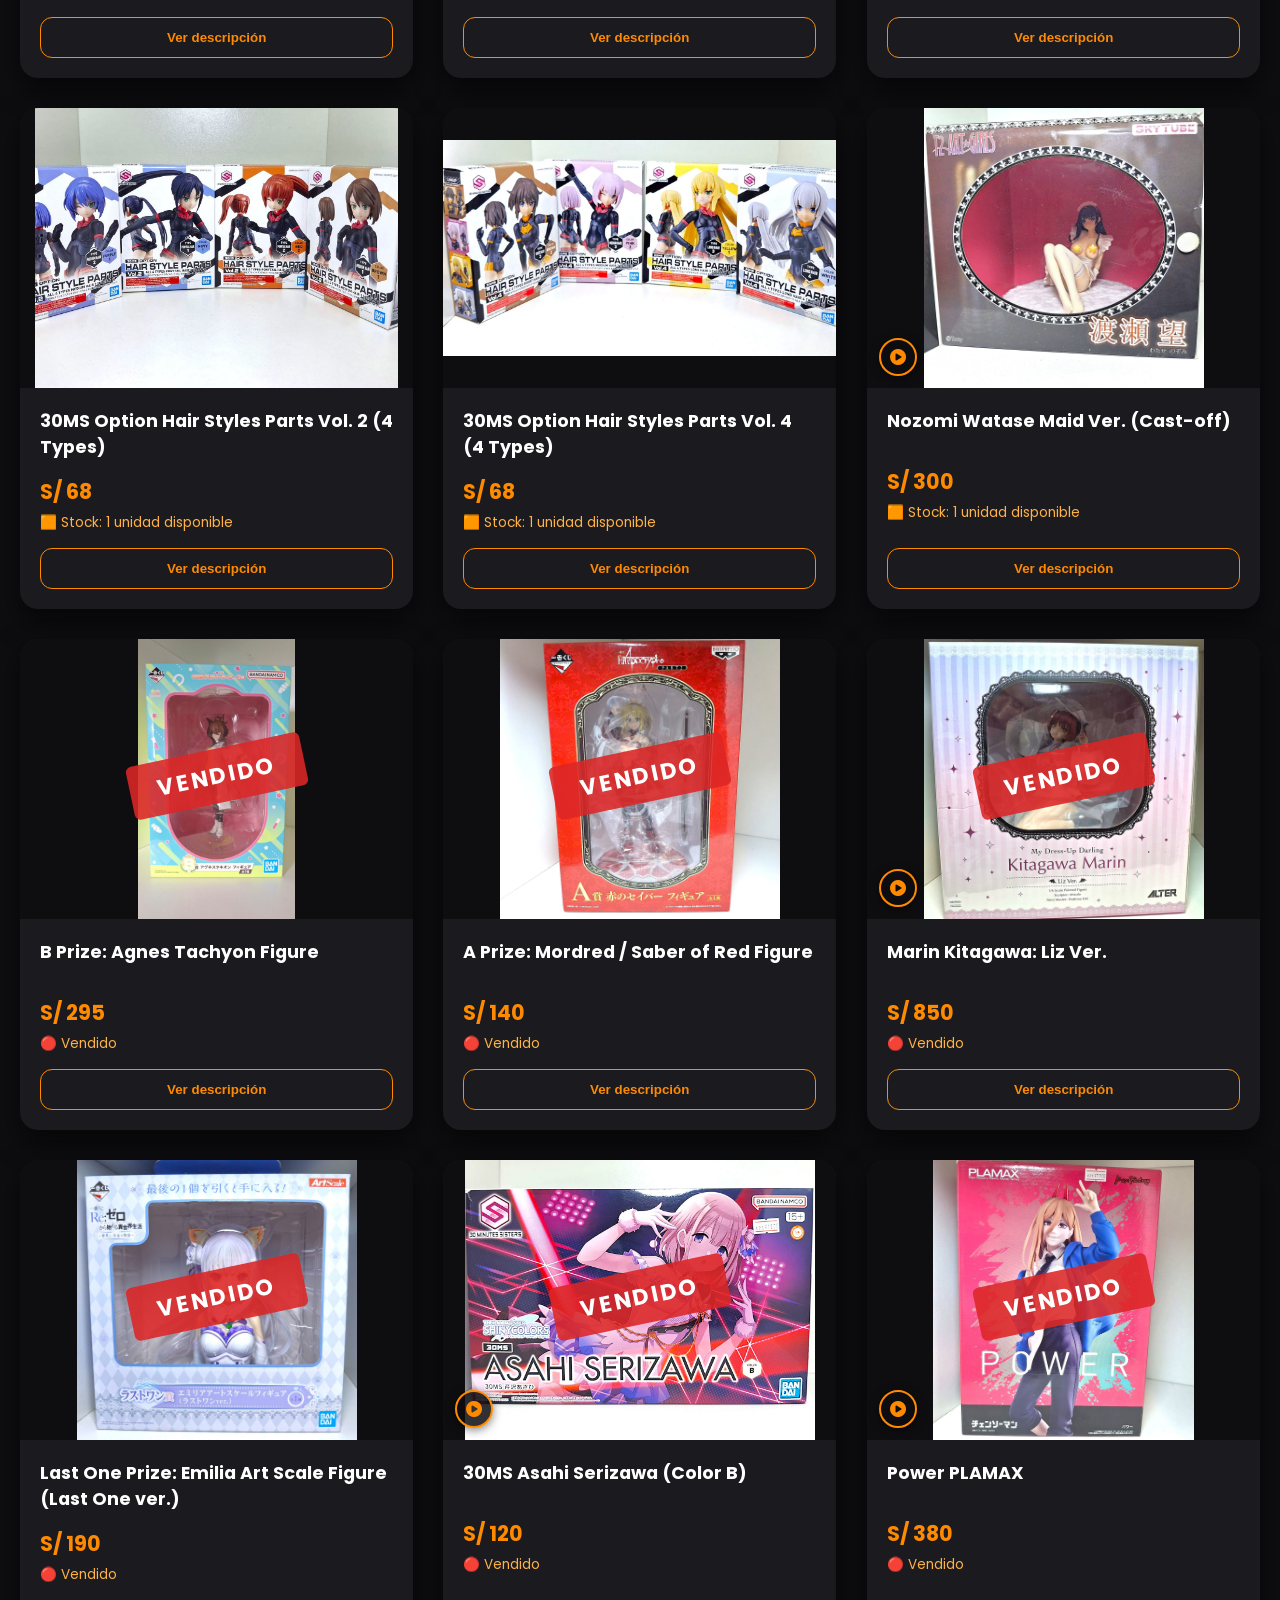
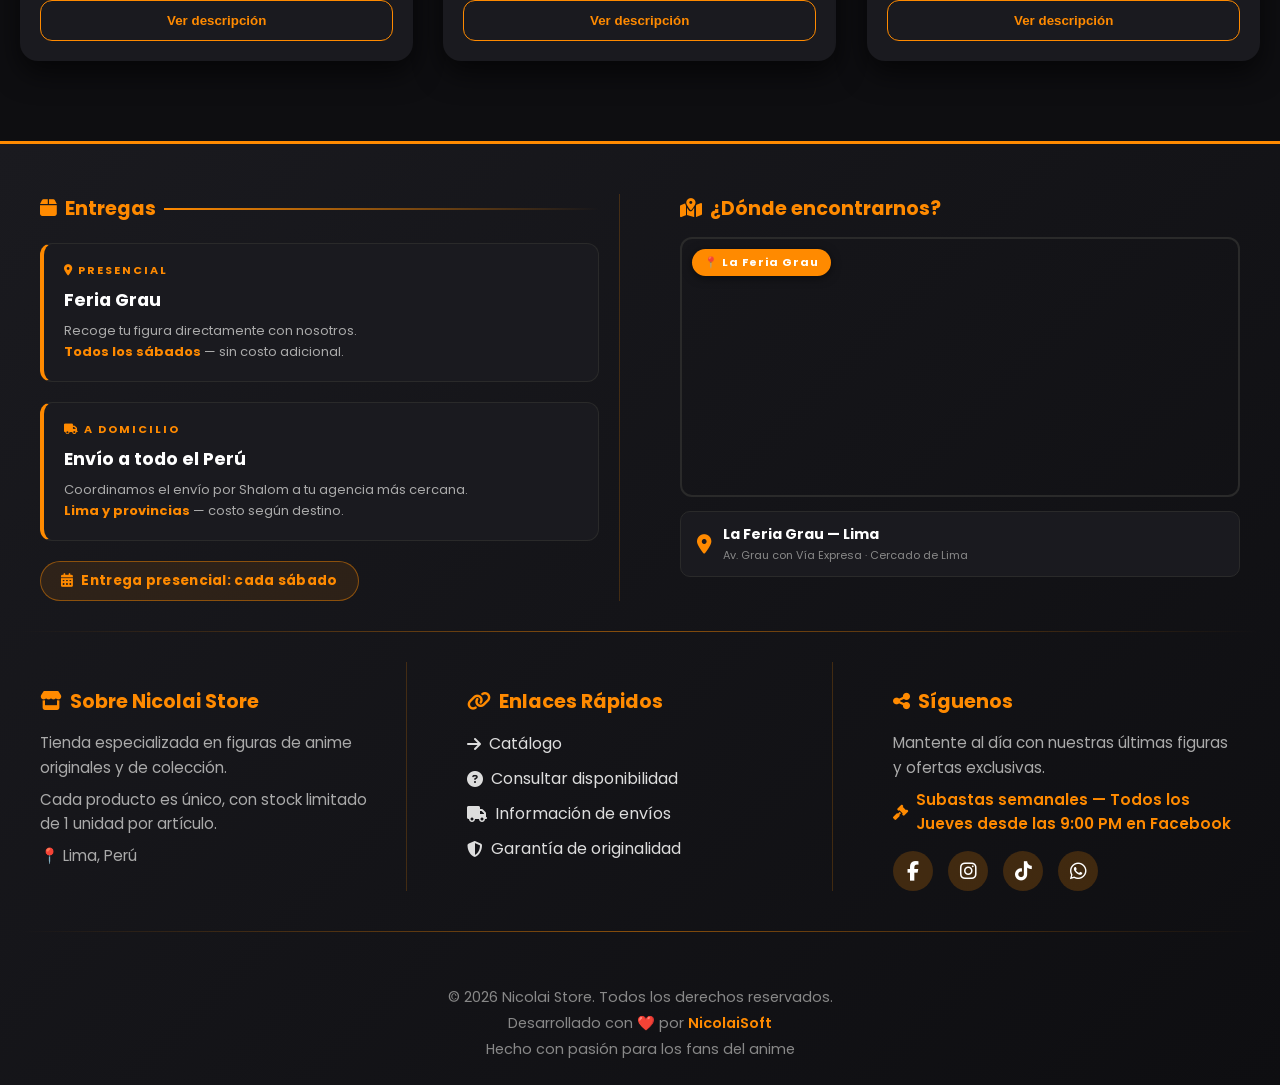
==== commit 6a592811: "Marcar como vendido: 30MS Asahi Serizawa (Color B) Co-Authored-By: Claude Sonnet 5 <noreply@anthropi" ====
--- a/index.html
+++ b/index.html
@@ -1081,7 +1081,7 @@
       <div class="card-body">
         <h3>30MS Asahi Serizawa (Color B)</h3>
         <div class="price">S/ 120</div>
-        <div class="stock">🟧 Stock: 1 unidad disponible</div>
+        <div class="stock">🔴 Vendido</div>
         <div class="btn-group">
           <button class="btn btn-desc" onclick="openModal(this)">Ver descripción</button>
         </div>
